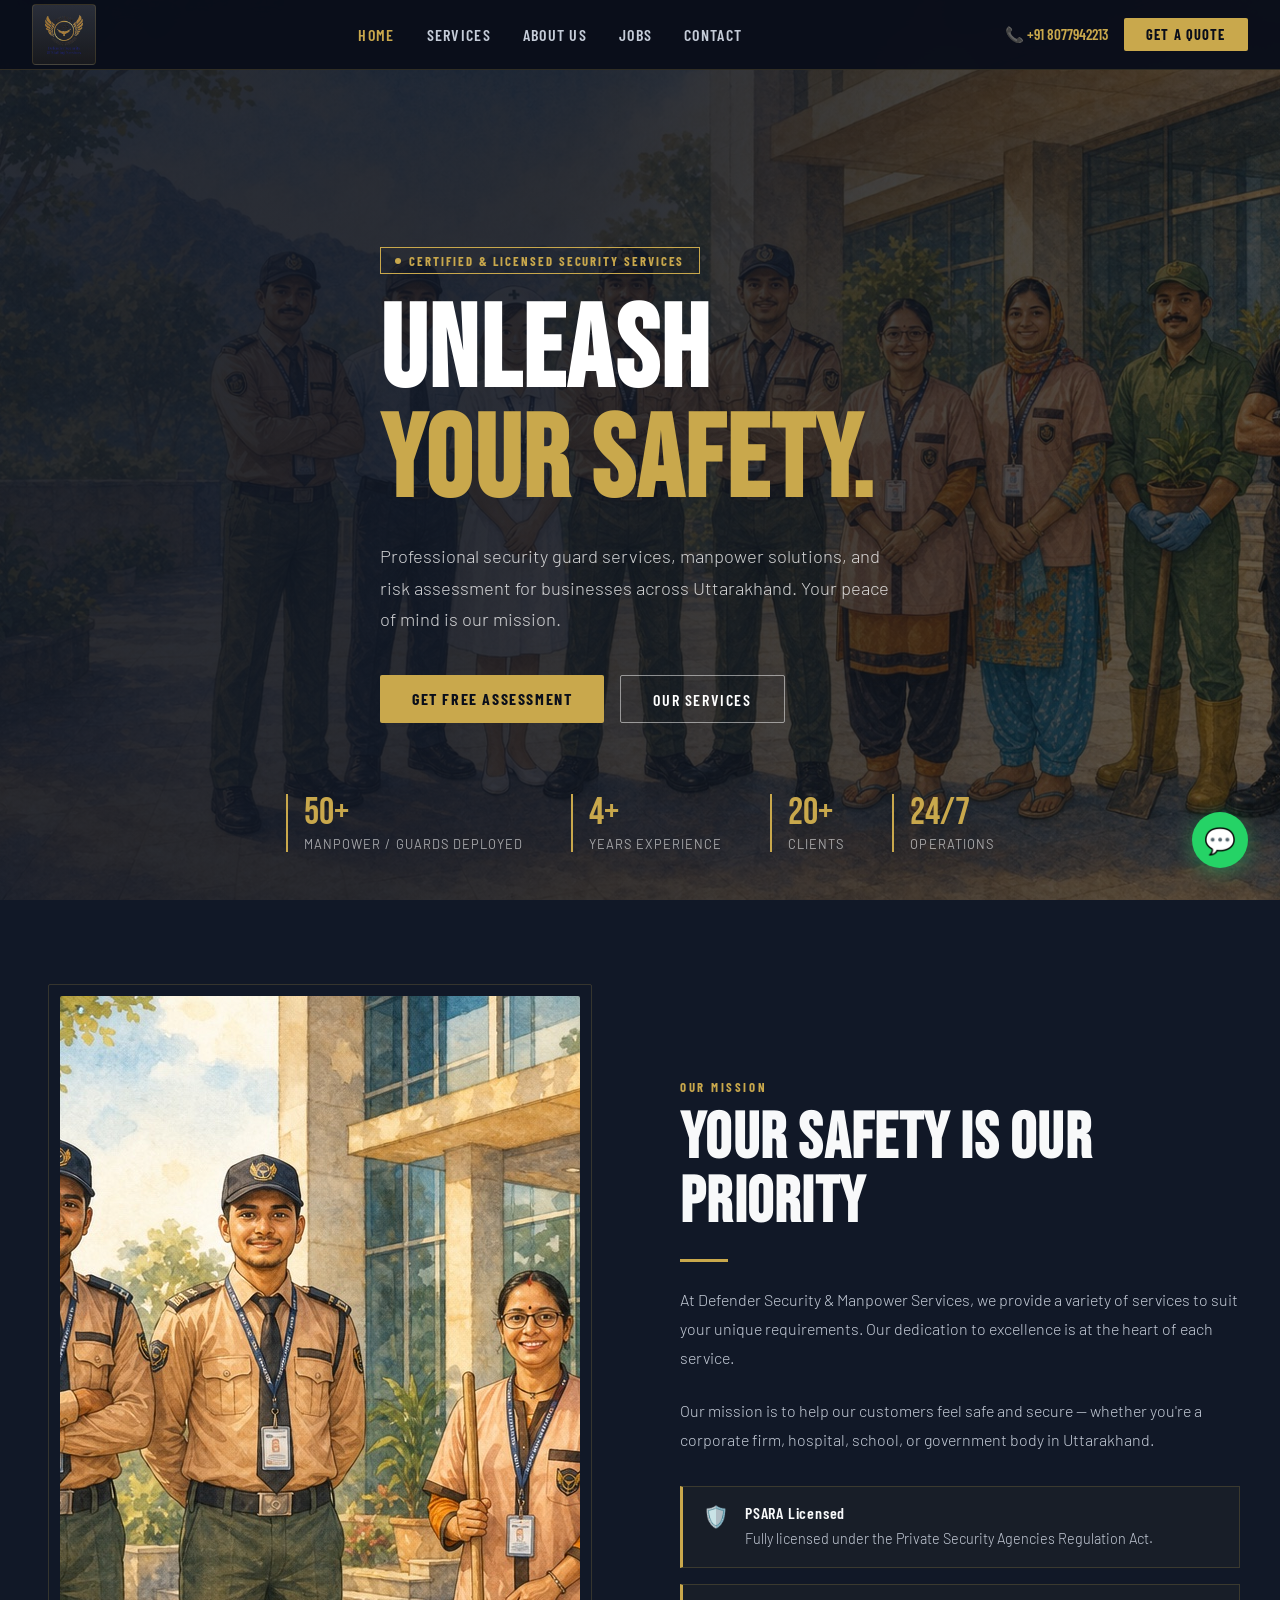
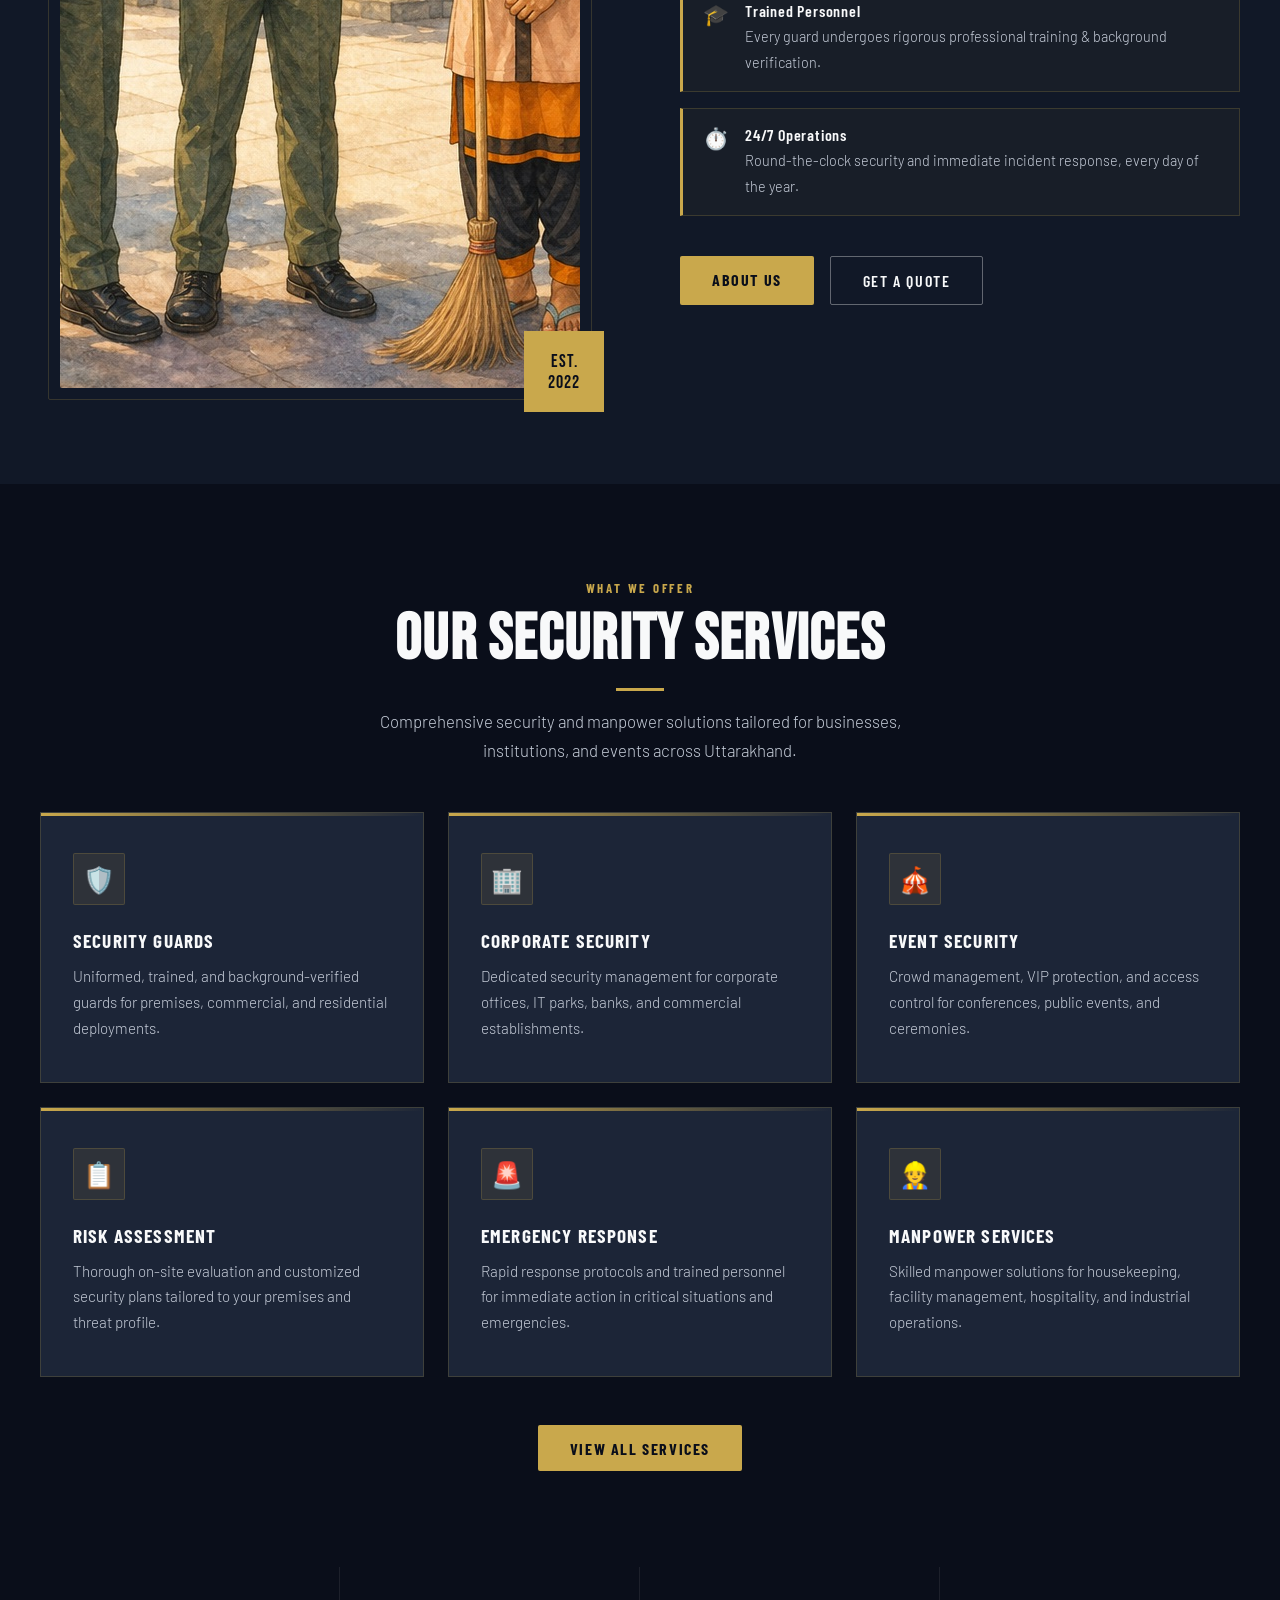
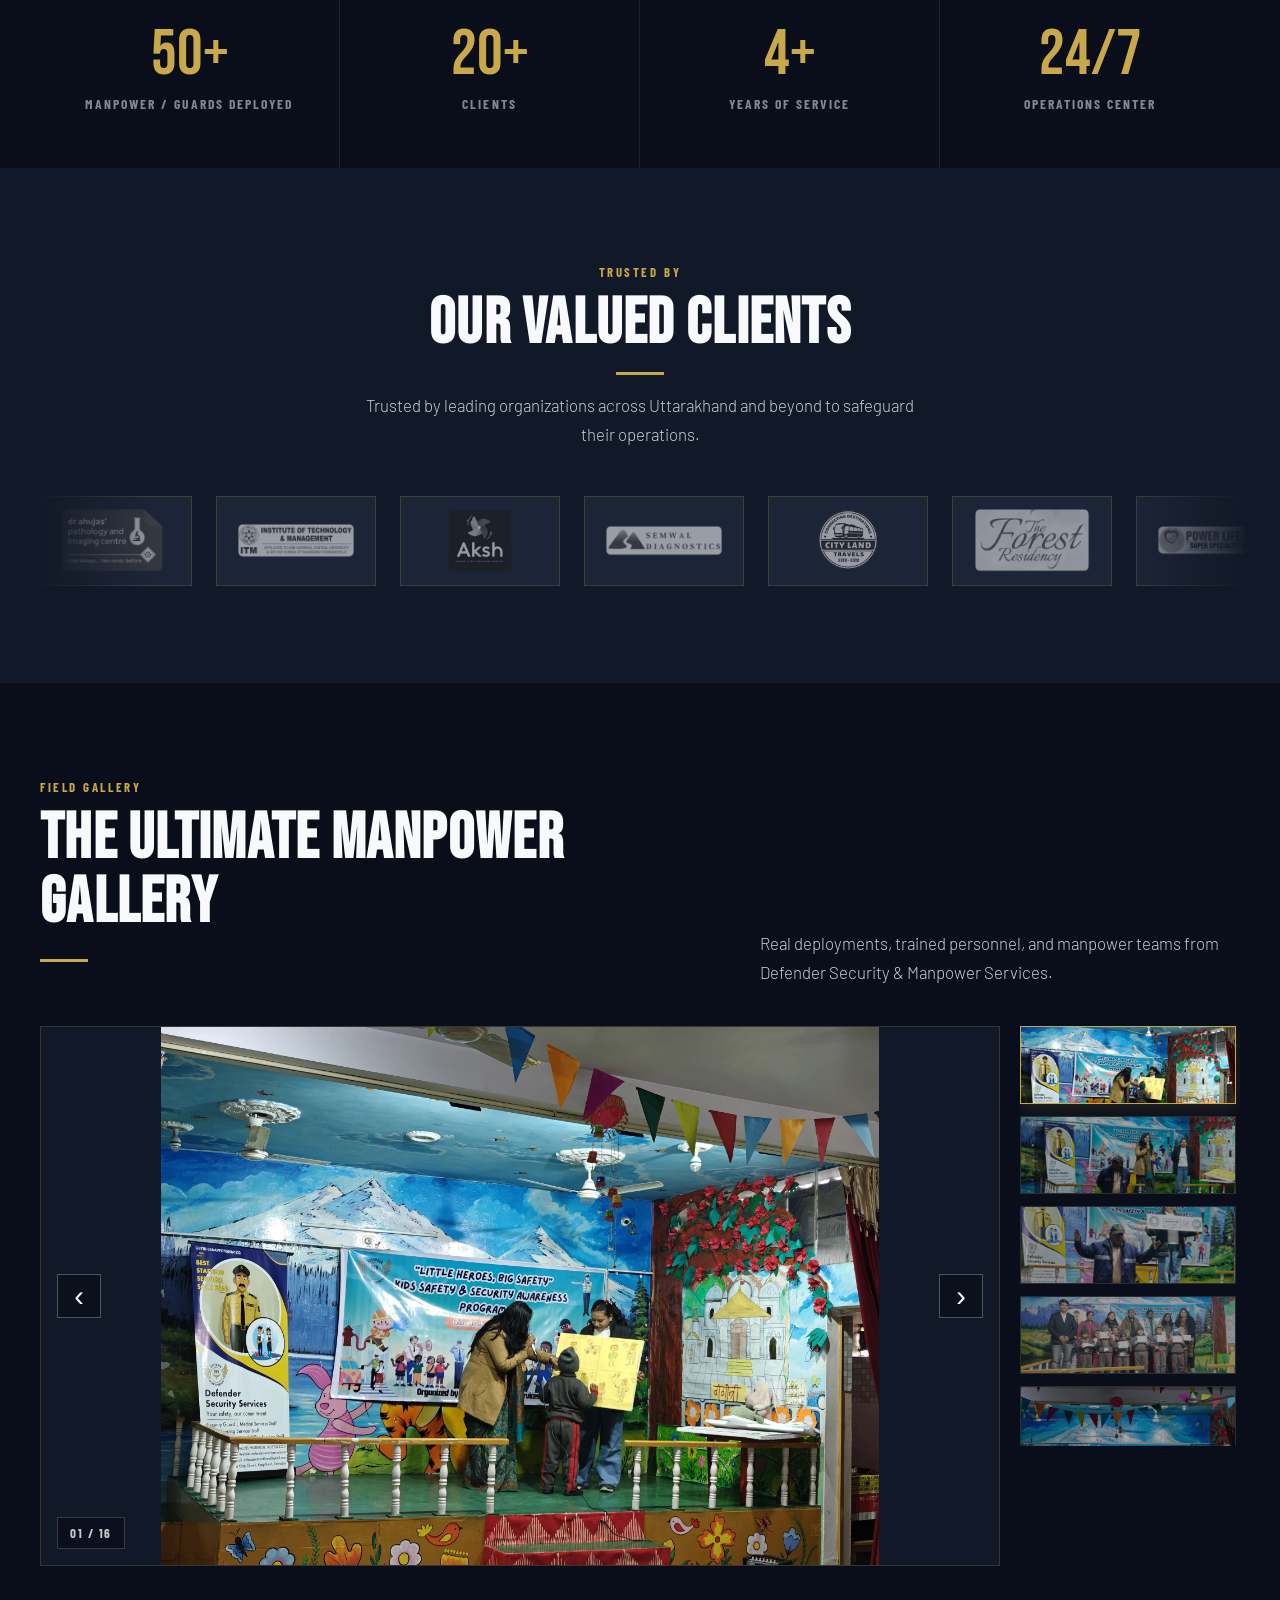
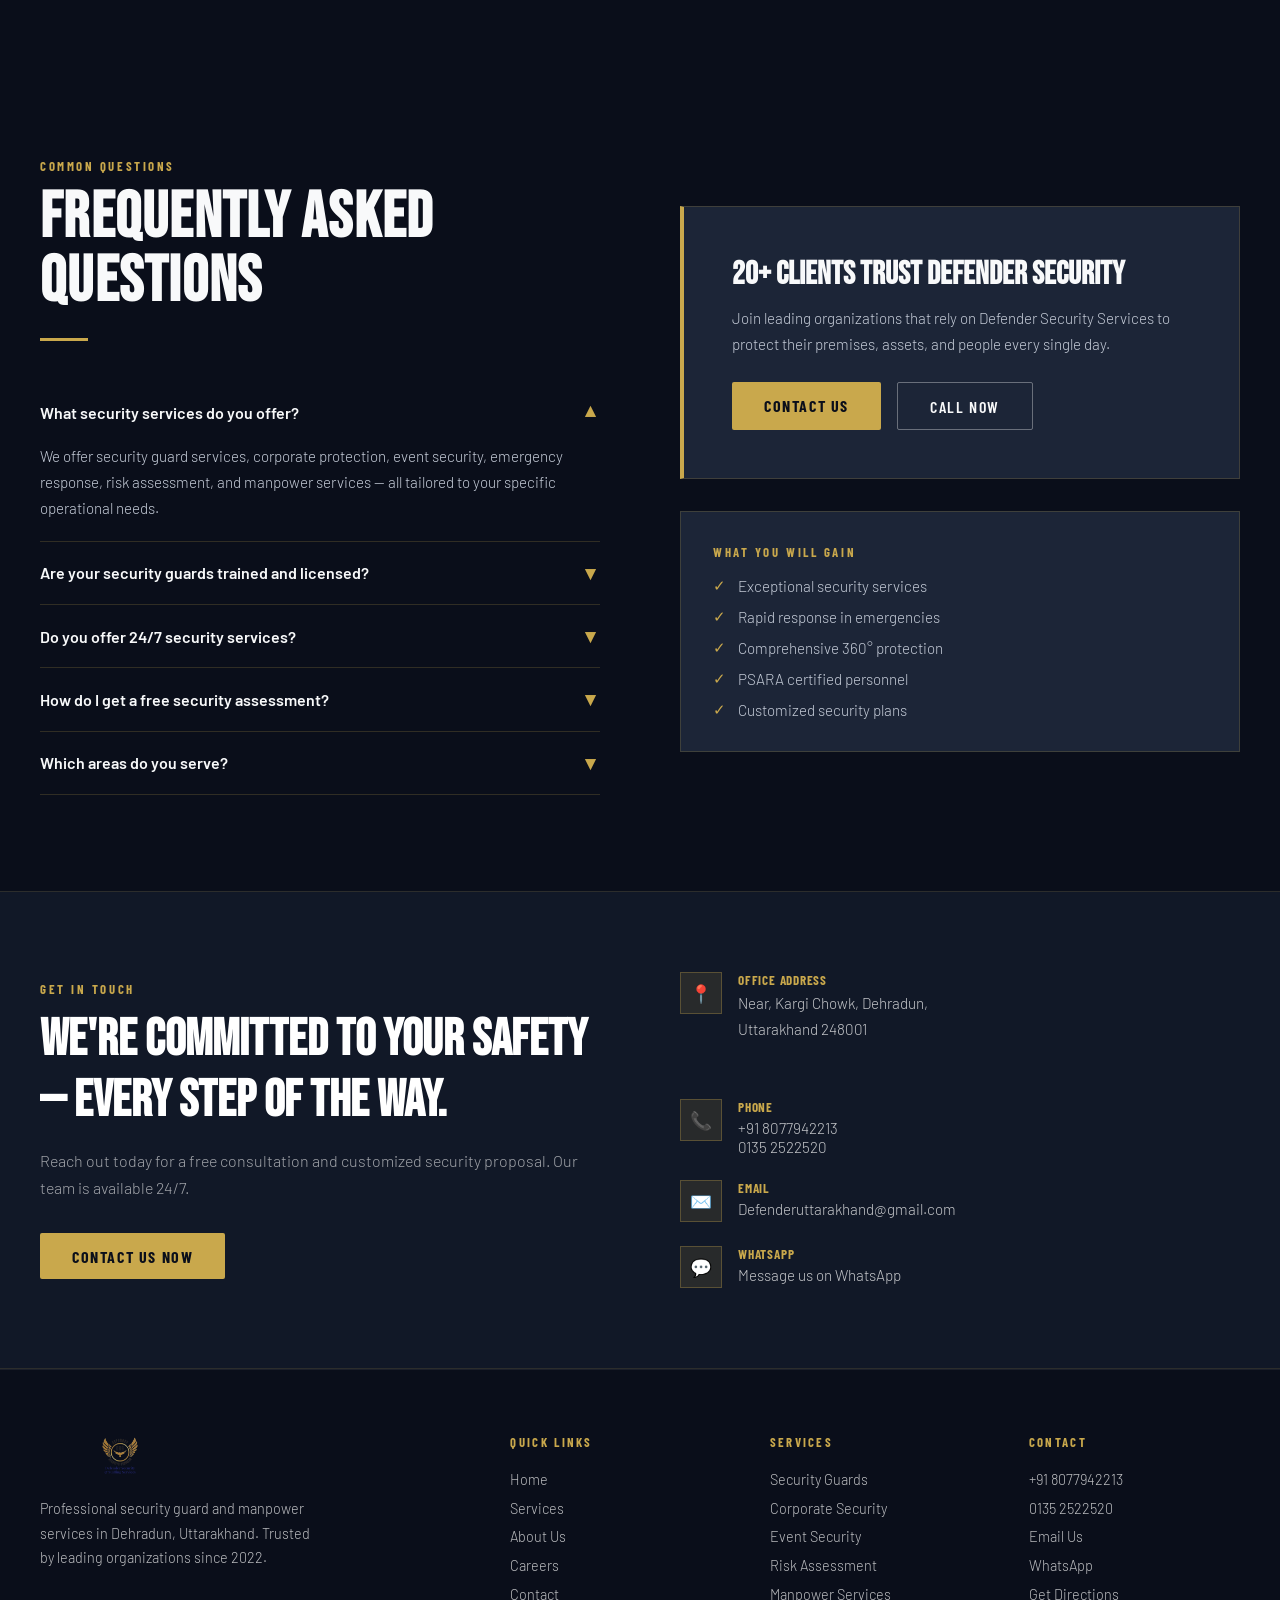
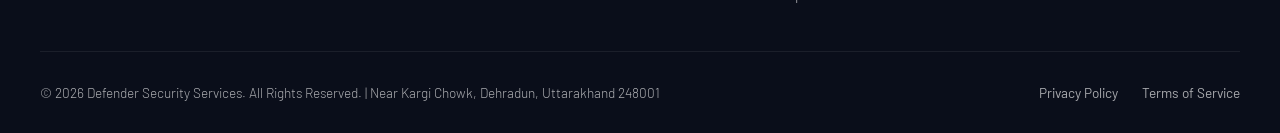
==== index.html @ 5f564814 "Improve mobile layout and staff illustrations" ====
<!DOCTYPE html>
<html lang="en">
<head>
  <meta charset="UTF-8" />
  <meta name="viewport" content="width=device-width, initial-scale=1.0"/>
  <title>Defender Security Services | Dehradun, Uttarakhand</title>
  <meta name="description" content="Defender Security Services – Professional security guard services, manpower solutions, and risk assessment in Dehradun, Uttarakhand. PSARA licensed. 24/7 operations."/>
  <link rel="canonical" href="https://amitvgi12.github.io/defender/"/>

  <!-- Open Graph -->
  <meta property="og:type" content="website"/>
  <meta property="og:url" content="https://amitvgi12.github.io/defender/"/>
  <meta property="og:title" content="Defender Security Services | Dehradun, Uttarakhand"/>
  <meta property="og:description" content="Professional security guard services, manpower solutions, and risk assessment for businesses across Uttarakhand. PSARA licensed. 24/7 operations."/>
  <meta property="og:image" content="https://amitvgi12.github.io/defender/assets/logo-512.png"/>
  <!-- Twitter -->
  <meta name="twitter:card" content="summary_large_image"/>
  <meta name="twitter:title" content="Defender Security Services | Dehradun"/>
  <meta name="twitter:description" content="Professional security services in Uttarakhand. PSARA licensed. 24/7 operations."/>
  <meta name="twitter:image" content="https://amitvgi12.github.io/defender/assets/logo-512.png"/>

  <link rel="preconnect" href="https://fonts.googleapis.com">
  <link rel="preconnect" href="https://fonts.gstatic.com" crossorigin>
  <link rel="icon" type="image/png" href="assets/favicon.png">
  <link rel="apple-touch-icon" href="assets/apple-touch-icon.png">
  <link rel="manifest" href="site.webmanifest">
  <meta name="theme-color" content="#0a0e1a">
  <link rel="preload" as="image" href="assets/hero-staff-illustration.jpg" fetchpriority="high">
  <link href="https://fonts.googleapis.com/css2?family=Bebas+Neue&amp;family=Barlow:wght@300;400;500;600;700&amp;family=Barlow+Condensed:wght@400;600;700&amp;display=swap" rel="stylesheet">

  <!-- LocalBusiness + FAQ structured data -->
  <script type="application/ld+json">
  {
    "@context": "https://schema.org",
    "@graph": [
      {
        "@type": "LocalBusiness",
        "name": "Defender Security Services",
        "url": "https://amitvgi12.github.io/defender",
        "logo": "https://amitvgi12.github.io/defender/assets/logo-512.png",
        "image": "https://amitvgi12.github.io/defender/assets/hero-staff-illustration.jpg",
        "description": "Professional security guard services, manpower solutions, and risk assessment in Dehradun, Uttarakhand. PSARA licensed.",
        "telephone": "+918077942213",
        "email": "Defenderuttarakhand@gmail.com",
        "address": {
          "@type": "PostalAddress",
          "streetAddress": "Near Kargi Chowk",
          "addressLocality": "Dehradun",
          "addressRegion": "Uttarakhand",
          "postalCode": "248001",
          "addressCountry": "IN"
        },
        "geo": {
          "@type": "GeoCoordinates",
          "latitude": 30.289,
          "longitude": 78.022
        },
        "openingHoursSpecification": {
          "@type": "OpeningHoursSpecification",
          "dayOfWeek": ["Monday","Tuesday","Wednesday","Thursday","Friday","Saturday","Sunday"],
          "opens": "00:00",
          "closes": "23:59"
        },
        "foundingDate": "2022",
        "areaServed": ["Dehradun","Haridwar","Rishikesh","Mussoorie","Uttarakhand"]
      },
      {
        "@type": "FAQPage",
        "mainEntity": [
          {
            "@type": "Question",
            "name": "What security services do you offer?",
            "acceptedAnswer": {"@type": "Answer","text": "We offer security guard services, corporate protection, event security, emergency response, risk assessment, and manpower services — all tailored to your specific operational needs."}
          },
          {
            "@type": "Question",
            "name": "Are your security guards trained and licensed?",
            "acceptedAnswer": {"@type": "Answer","text": "Yes. All our security personnel undergo rigorous background verification, professional training, and are licensed under PSARA (Private Security Agencies Regulation Act) guidelines."}
          },
          {
            "@type": "Question",
            "name": "Do you offer 24/7 security services?",
            "acceptedAnswer": {"@type": "Answer","text": "Absolutely. Our operations center is active 24 hours a day, 7 days a week, ensuring uninterrupted protection and immediate incident response at all times."}
          },
          {
            "@type": "Question",
            "name": "Which areas do you serve?",
            "acceptedAnswer": {"@type": "Answer","text": "We primarily serve Dehradun, Haridwar, Rishikesh, Mussoorie, and surrounding areas of Uttarakhand."}
          }
        ]
      }
    ]
  }
  </script>
  <style>
    :root {
      --navy:       #0a0e1a;
      --navy-mid:   #111827;
      --navy-light: #1c2537;
      --gold:       #c9a84c;
      --gold-light: #e8c96b;
      --gold-pale:  #f5e6b0;
      --white:      #f8f9fa;
      --gray:       #c5ccd8;
      --text-muted: #c5ccd8;
      --border:     rgba(201,168,76,0.2);
    }
    *, *::before, *::after { box-sizing: border-box; margin: 0; padding: 0; }

    body { font-family: 'Barlow', sans-serif; background: var(--navy); color: var(--white); overflow-x: hidden; }
    .nav-hamburger { appearance: none; background: transparent; border: 0; padding: 0.5rem; }
    .nav-hamburger:focus-visible { outline: 2px solid var(--gold-light); outline-offset: 4px; }

    /* NAV */
    /* Skip link */
    .skip-link { position: absolute; left: -9999px; top: auto; width: 1px; height: 1px; overflow: hidden; }
    .skip-link:focus { position: fixed; top: 0; left: 0; width: auto; height: auto; padding: 0.75rem 1.5rem; background: var(--gold); color: var(--navy); font-weight: 700; font-family: 'Barlow Condensed', sans-serif; font-size: 1rem; letter-spacing: 0.08em; text-transform: uppercase; text-decoration: none; z-index: 9999; }

    nav {
      position: fixed; top: 0; width: 100%; z-index: 100;
      background: rgba(10,14,26,0.97); -webkit-backdrop-filter: blur(12px); backdrop-filter: blur(12px);
      border-bottom: 1px solid var(--border);
      padding: 0 2rem; display: flex; align-items: center;
      justify-content: space-between; height: 70px;
    }
    .nav-logo { display: flex; align-items: center; justify-content: center; padding: 0.32rem 0.44rem; background: linear-gradient(180deg, rgba(248,249,250,0.14), rgba(201,168,76,0.08)); border: 1px solid rgba(201,168,76,0.18); border-radius: 4px; text-decoration: none; }
    .nav-logo img { height: 48px; object-fit: contain; display: block; }
    .nav-links { display: flex; align-items: center; gap: 2rem; list-style: none; }
    .nav-links a { color: var(--gray); text-decoration: none; font-family: 'Barlow Condensed', sans-serif; font-size: 1rem; font-weight: 600; letter-spacing: 0.08em; text-transform: uppercase; transition: color 0.2s; }
    .nav-links a:hover, .nav-links a.active { color: var(--gold); }
    .nav-actions { display: flex; align-items: center; gap: 1rem; }
    .nav-phone { color: var(--gold); font-weight: 600; text-decoration: none; font-family: 'Barlow Condensed', sans-serif; font-size: 0.95rem; }
    .nav-phone:hover { color: var(--gold); }
    .btn-contact { background: var(--gold); color: var(--navy); padding: 0.5rem 1.4rem; border-radius: 2px; font-family: 'Barlow Condensed', sans-serif; font-weight: 700; letter-spacing: 0.08em; text-transform: uppercase; text-decoration: none; font-size: 0.9rem; transition: background 0.2s; }
    .btn-contact:hover { background: var(--gold-light); }
    .nav-hamburger { display: none; cursor: pointer; flex-direction: column; gap: 5px; }
    .nav-hamburger span { width: 26px; height: 2px; background: var(--gold); transition: all 0.3s; }
    .mobile-menu { display: none; position: fixed; top: 70px; left: 0; right: 0; background: var(--navy-mid); border-bottom: 1px solid var(--border); padding: 1.5rem 2rem; z-index: 99; }
    .mobile-menu.open { display: flex; flex-direction: column; gap: 1rem; }
    .mobile-menu a { color: var(--gray); text-decoration: none; font-family: 'Barlow Condensed', sans-serif; font-size: 1.1rem; font-weight: 600; text-transform: uppercase; letter-spacing: 0.08em; }
    .mobile-menu a:hover { color: var(--gold); }

    /* HERO */
    .hero { position: relative; height: 100vh; min-height: 640px; display: flex; align-items: center; overflow: hidden; }
    .hero-bg { position: absolute; inset: 0; background-image: url('assets/hero-staff-illustration.jpg'); background-size: cover; background-position: center; background-repeat: no-repeat; filter: brightness(0.52); }
    .hero-overlay { position: absolute; inset: 0; background: linear-gradient(105deg, rgba(17,24,39,0.78) 40%, rgba(17,24,39,0.22) 100%); }
    .hero-content { position: relative; z-index: 2; max-width: 1200px; margin: 0 auto; padding: 0 2rem; padding-top: 70px; }
    .hero-badge { display: inline-flex; align-items: center; gap: 0.5rem; border: 1px solid var(--gold); color: var(--gold); font-family: 'Barlow Condensed', sans-serif; font-size: 0.8rem; font-weight: 700; letter-spacing: 0.15em; text-transform: uppercase; padding: 0.3rem 0.9rem; margin-bottom: 1.5rem; }
    .hero-badge::before { content: ''; width: 6px; height: 6px; background: var(--gold); border-radius: 50%; animation: pulse 2s infinite; }
    @keyframes pulse { 0%,100%{opacity:1} 50%{opacity:0.3} }
    .hero h1 { font-family: 'Bebas Neue', sans-serif; font-size: clamp(3.5rem, 9vw, 7.5rem); line-height: 0.95; letter-spacing: 0.02em; color: #fff; margin-bottom: 1.5rem; }
    .hero h1 .gold { color: var(--gold); display: block; }
    .hero p { font-size: 1.15rem; color: rgba(255,255,255,0.8); max-width: 520px; line-height: 1.7; margin-bottom: 2.5rem; font-weight: 300; }
    .hero-btns { display: flex; gap: 1rem; flex-wrap: wrap; }
    .btn-primary { background: var(--gold); color: var(--navy); padding: 0.85rem 2rem; font-family: 'Barlow Condensed', sans-serif; font-weight: 700; font-size: 1rem; letter-spacing: 0.1em; text-transform: uppercase; text-decoration: none; border-radius: 2px; transition: all 0.2s; display: inline-block; }
    .btn-primary:hover { background: var(--gold-light); transform: translateY(-2px); }
    .btn-secondary { border: 1px solid rgba(255,255,255,0.5); color: #fff; padding: 0.85rem 2rem; font-family: 'Barlow Condensed', sans-serif; font-weight: 600; font-size: 1rem; letter-spacing: 0.1em; text-transform: uppercase; text-decoration: none; border-radius: 2px; transition: all 0.2s; display: inline-block; }
    .btn-secondary:hover { border-color: var(--gold); color: var(--gold); }
    .hero-stats { position: absolute; bottom: 3rem; left: 0; right: 0; max-width: 1200px; margin: 0 auto; padding: 0 2rem; display: flex; gap: 3rem; z-index: 2; justify-content: center; }
    .hero-stat { border-left: 2px solid var(--gold); padding-left: 1rem; }
    .hero-stat .num { font-family: 'Bebas Neue', sans-serif; font-size: 2.4rem; color: var(--gold); line-height: 1; }
    .hero-stat .label { font-size: 0.8rem; color: rgba(255,255,255,0.6); letter-spacing: 0.08em; text-transform: uppercase; margin-top: 0.2rem; }

    /* SECTIONS */
    section { padding: 6rem 2rem; }
    .container { max-width: 1200px; margin: 0 auto; }
    .section-label { font-family: 'Barlow Condensed', sans-serif; font-size: 0.8rem; font-weight: 700; letter-spacing: 0.2em; text-transform: uppercase; color: var(--gold); margin-bottom: 0.75rem; }
    .section-title { font-family: 'Bebas Neue', sans-serif; font-size: clamp(2.5rem, 5vw, 4rem); line-height: 1; letter-spacing: 0.02em; margin-bottom: 1rem; }
    .section-sub { color: var(--gray); font-size: 1.05rem; max-width: 560px; line-height: 1.7; font-weight: 300; }
    .divider { width: 48px; height: 3px; background: var(--gold); margin: 1.5rem 0; }

    /* MISSION */
    .mission { background: var(--navy-mid); }
    .mission-grid { display: grid; grid-template-columns: 1fr 1fr; gap: 5rem; align-items: center; }
    .mission-img { position: relative; z-index: 1; width: min(100%, 520px); justify-self: center; }
    .mission-img img { width: 100%; aspect-ratio: 16/10; object-fit: cover; object-position: center; border-radius: 2px; position: relative; z-index: 1; display: block; }
    .mission-img-frame { position: absolute; inset: -12px; border: 1px solid var(--border); border-radius: 2px; pointer-events: none; z-index: 0; }
    .mission-badge { position: absolute; bottom: -1.5rem; right: -1.5rem; background: var(--gold); color: var(--navy); font-family: 'Bebas Neue', sans-serif; font-size: 1.1rem; padding: 1.2rem 1.5rem; letter-spacing: 0.05em; z-index: 2; text-align: center; line-height: 1.2; }
    .mission-text p { color: var(--gray); line-height: 1.8; margin-bottom: 1.5rem; font-weight: 300; }
    .mission-features { display: flex; flex-direction: column; gap: 1rem; margin-top: 2rem; }
    .mission-feature { display: flex; align-items: flex-start; gap: 1rem; padding: 1rem 1.25rem; border: 1px solid var(--border); border-left: 3px solid var(--gold); background: rgba(201,168,76,0.04); }
    .mission-feature .icon { font-size: 1.3rem; }
    .mission-feature h4 { font-family: 'Barlow Condensed', sans-serif; font-weight: 600; letter-spacing: 0.05em; margin-bottom: 0.2rem; }
    .mission-feature p { color: var(--gray); font-size: 0.9rem; margin: 0; }

    /* SERVICES */
    .services { background: var(--navy); }
    .services-grid { display: grid; grid-template-columns: repeat(3, 1fr); gap: 1.5rem; margin-top: 3rem; }
    .service-card { background: var(--navy-light); border: 1px solid var(--border); padding: 2.5rem 2rem; position: relative; overflow: hidden; transition: transform 0.3s, border-color 0.3s, box-shadow 0.3s; }
    .service-card::before { content: ''; position: absolute; top: 0; left: 0; right: 0; height: 3px; background: linear-gradient(90deg, var(--gold), transparent); }
    .service-card:hover { transform: translateY(-6px); border-color: var(--gold); box-shadow: 0 12px 32px rgba(201,168,76,0.12); }
    .service-icon { width: 52px; height: 52px; background: rgba(201,168,76,0.1); border: 1px solid var(--border); border-radius: 2px; display: flex; align-items: center; justify-content: center; font-size: 1.6rem; margin-bottom: 1.5rem; }
    .service-card h3 { font-family: 'Barlow Condensed', sans-serif; font-weight: 700; font-size: 1.2rem; letter-spacing: 0.06em; text-transform: uppercase; margin-bottom: 0.75rem; color: var(--white); }
    .service-card p { color: var(--gray); font-size: 0.95rem; line-height: 1.7; font-weight: 300; }
    .service-num { position: absolute; bottom: 1.5rem; right: 1.5rem; font-family: 'Bebas Neue', sans-serif; font-size: 3rem; color: rgba(201,168,76,0.12); letter-spacing: 0.02em; }

    /* STATS */
    .stats { background: var(--navy); }
    .stats-grid { display: grid; grid-template-columns: repeat(4,1fr); }
    .stat-block { padding: 3.5rem 2rem; text-align: center; border-right: 1px solid rgba(255,255,255,0.08); }
    .stat-block:last-child { border-right: none; }
    .stat-num { font-family: 'Bebas Neue', sans-serif; font-size: 4rem; color: var(--gold); line-height: 1; }
    .stat-label { font-family: 'Barlow Condensed', sans-serif; font-weight: 700; font-size: 0.85rem; letter-spacing: 0.15em; text-transform: uppercase; color: rgba(255,255,255,0.5); margin-top: 0.5rem; }

    /* CLIENTS */
    .clients { background: var(--navy-mid); }
    .clients-marquee-wrap { overflow: hidden; margin-top: 3rem; position: relative; }
    .clients-marquee-wrap::before, .clients-marquee-wrap::after { content: ''; position: absolute; top: 0; bottom: 0; width: 120px; z-index: 2; }
    .clients-marquee-wrap::before { left: 0; background: linear-gradient(90deg, var(--navy-mid), transparent); }
    .clients-marquee-wrap::after  { right: 0; background: linear-gradient(270deg, var(--navy-mid), transparent); }
    .clients-marquee { display: flex; gap: 1.5rem; animation: marquee 30s linear infinite; width: max-content; }
    .clients-marquee:hover { animation-play-state: paused; }
    @keyframes marquee { 0%{transform:translateX(0)} 100%{transform:translateX(-50%)} }
    .client-item { flex-shrink: 0; width: 160px; height: 90px; border: 1px solid var(--border); background: var(--navy-light); display: flex; align-items: center; justify-content: center; padding: 0.75rem 1.25rem; transition: border-color 0.25s, box-shadow 0.25s; }
    .client-item:hover { border-color: var(--gold); box-shadow: 0 4px 16px rgba(201,168,76,0.12); }
    .client-item img { max-width: 100%; max-height: 100%; width: auto; height: auto; object-fit: contain; filter: grayscale(100%) opacity(0.55); transition: filter 0.3s; display: block; }
    .client-item:hover img { filter: grayscale(0%) opacity(1); }

    /* GALLERY */
    .gallery { background: var(--navy); border-top: 1px solid rgba(201,168,76,0.08); }
    .gallery-head { display: flex; align-items: flex-end; justify-content: space-between; gap: 2rem; margin-bottom: 2.5rem; }
    .gallery-head .section-sub { max-width: 480px; }
    .gallery-shell { display: grid; grid-template-columns: minmax(0, 1fr) 220px; gap: 1.25rem; align-items: stretch; }
    .gallery-stage { position: relative; min-height: 420px; aspect-ratio: 16 / 9; background: var(--navy-mid); border: 1px solid var(--border); overflow: hidden; }
    .gallery-stage::before { content: ''; position: absolute; inset: 0; background: radial-gradient(circle at 50% 50%, rgba(201,168,76,0.12), transparent 48%); pointer-events: none; }
    .gallery-main-img { width: 100%; height: 100%; object-fit: contain; object-position: center; display: block; position: relative; z-index: 1; }
    .gallery-control { position: absolute; top: 50%; transform: translateY(-50%); width: 44px; height: 44px; border: 1px solid rgba(255,255,255,0.28); background: rgba(10,14,26,0.74); color: #fff; font-size: 1.8rem; line-height: 1; z-index: 3; cursor: pointer; transition: border-color 0.2s, color 0.2s, background 0.2s; }
    .gallery-control:hover { border-color: var(--gold); color: var(--gold); background: rgba(10,14,26,0.92); }
    .gallery-prev { left: 1rem; }
    .gallery-next { right: 1rem; }
    .gallery-meta { position: absolute; left: 1rem; bottom: 1rem; z-index: 3; padding: 0.45rem 0.75rem; border: 1px solid rgba(255,255,255,0.18); background: rgba(10,14,26,0.78); color: rgba(255,255,255,0.78); font-family: 'Barlow Condensed', sans-serif; font-size: 0.82rem; font-weight: 700; letter-spacing: 0.12em; }
    .gallery-thumbs { display: grid; grid-template-columns: 1fr; gap: 0.75rem; max-height: 420px; overflow-y: auto; padding-right: 0.25rem; }
    .gallery-thumb { width: 100%; height: 78px; border: 1px solid var(--border); background: var(--navy-light); padding: 0; cursor: pointer; opacity: 0.62; overflow: hidden; transition: opacity 0.2s, border-color 0.2s, box-shadow 0.2s; }
    .gallery-thumb:hover, .gallery-thumb.active { opacity: 1; border-color: var(--gold); box-shadow: 0 4px 16px rgba(201,168,76,0.14); }
    .gallery-thumb img { width: 100%; height: 100%; object-fit: cover; display: block; }
    .gallery-thumb:focus-visible, .gallery-control:focus-visible { outline: 2px solid var(--gold-light); outline-offset: 3px; }

    @media (max-width: 900px) {
      .gallery-head { display: block; }
      .gallery-head .section-sub { margin-top: 1rem; }
      .gallery-shell { grid-template-columns: 1fr; }
      .gallery-stage { min-height: 360px; }
      .gallery-thumbs { display: flex; max-height: none; overflow-x: auto; overflow-y: hidden; padding: 0 0 0.35rem; }
      .gallery-thumb { flex: 0 0 96px; height: 70px; }
    }

    @media (max-width: 600px) {
      .gallery-stage { min-height: 260px; aspect-ratio: 4 / 3; }
      .gallery-control { width: 38px; height: 38px; font-size: 1.5rem; }
      .gallery-prev { left: 0.75rem; }
      .gallery-next { right: 0.75rem; }
      .gallery-meta { left: 0.75rem; bottom: 0.75rem; font-size: 0.75rem; }
    }

    /* FAQ */
    .faq { background: var(--navy); }
    .faq-grid { display: grid; grid-template-columns: 1fr 1fr; gap: 5rem; align-items: start; }
    .faq-list { display: flex; flex-direction: column; gap: 0; margin-top: 2.5rem; }
    .faq-item { border-bottom: 1px solid var(--border); }
    .faq-q { width: 100%; background: none; border: none; color: var(--white); font-family: 'Barlow', sans-serif; font-size: 1rem; font-weight: 600; text-align: left; padding: 1.2rem 0; cursor: pointer; display: flex; justify-content: space-between; align-items: center; gap: 1rem; }
    .faq-q:hover { color: var(--gold); }
    .faq-q .arrow { font-size: 1.2rem; color: var(--gold); transition: transform 0.3s; flex-shrink: 0; }
    .faq-item.open .faq-q .arrow { transform: rotate(180deg); }
    .faq-a { display: none; color: var(--gray); font-size: 0.95rem; line-height: 1.7; padding-bottom: 1.2rem; font-weight: 300; }
    .faq-item.open .faq-a { display: block; }
    .faq-cta { margin-top: 3rem; padding: 3rem; background: var(--navy-light); border: 1px solid var(--border); border-left: 4px solid var(--gold); }
    .faq-cta h3 { font-family: 'Bebas Neue', sans-serif; font-size: 2rem; margin-bottom: 0.75rem; }
    .faq-cta p { color: var(--gray); font-size: 0.95rem; line-height: 1.7; margin-bottom: 1.5rem; font-weight: 300; }
    .btn-outline-dark { border: 1px solid rgba(248,249,250,0.35); color: var(--white); padding: 0.85rem 2rem; font-family: 'Barlow Condensed', sans-serif; font-weight: 600; font-size: 1rem; letter-spacing: 0.1em; text-transform: uppercase; text-decoration: none; border-radius: 2px; transition: all 0.2s; display: inline-block; }
    .btn-outline-dark:hover { border-color: var(--gold); color: var(--gold); }

    /* CONTACT BAND */
    .contact-band { background: var(--navy-mid); border-top: 1px solid rgba(201,168,76,0.15); border-bottom: 1px solid rgba(201,168,76,0.15); padding: 5rem 2rem; }
    .contact-band-inner { display: grid; grid-template-columns: 1fr 1fr; gap: 5rem; align-items: center; }
    .contact-band h2 { font-family: 'Bebas Neue', sans-serif; font-size: clamp(2.5rem,4vw,3.5rem); margin-bottom: 1rem; color: #fff; }
    .contact-band p { color: rgba(255,255,255,0.6); line-height: 1.7; margin-bottom: 2rem; font-weight: 300; }
    .contact-info-blocks { display: flex; flex-direction: column; gap: 1.5rem; }
    .contact-block { display: flex; gap: 1rem; align-items: flex-start; }
    .contact-block-icon { width: 42px; height: 42px; flex-shrink: 0; background: rgba(201,168,76,0.12); border: 1px solid rgba(201,168,76,0.3); display: flex; align-items: center; justify-content: center; font-size: 1.1rem; }
    .contact-block-text h4 { font-family: 'Barlow Condensed', sans-serif; font-weight: 700; letter-spacing: 0.06em; text-transform: uppercase; font-size: 0.82rem; color: var(--gold); margin-bottom: 0.2rem; }
    .contact-block-text a, .contact-block-text p { color: rgba(255,255,255,0.75); text-decoration: none; font-size: 0.95rem; font-weight: 300; }
    .contact-block-text a:hover { color: var(--gold); }

    /* FOOTER */
    footer { background: var(--navy); border-top: 1px solid rgba(255,255,255,0.07); padding: 4rem 2rem 2rem; }
    .footer-grid { display: grid; grid-template-columns: 2fr 1fr 1fr 1fr; gap: 3rem; margin-bottom: 3rem; }
    .footer-brand img { height: 44px; object-fit: contain; margin-bottom: 1rem; }
    .footer-brand p { color: rgba(255,255,255,0.72); font-size: 0.9rem; line-height: 1.7; max-width: 280px; font-weight: 300; }
    .footer-col h4 { font-family: 'Barlow Condensed', sans-serif; font-weight: 700; font-size: 0.8rem; letter-spacing: 0.18em; text-transform: uppercase; color: var(--gold); margin-bottom: 1.2rem; }
    .footer-col ul { list-style: none; display: flex; flex-direction: column; gap: 0.6rem; }
    .footer-col ul li a { color: rgba(255,255,255,0.72); text-decoration: none; font-size: 0.9rem; transition: color 0.2s; font-weight: 300; }
    .footer-col ul li a:hover { color: var(--gold); }
    .footer-bottom { border-top: 1px solid rgba(255,255,255,0.07); padding-top: 2rem; display: flex; justify-content: space-between; align-items: center; flex-wrap: wrap; gap: 1rem; }
    .footer-bottom p { color: rgba(255,255,255,0.65); font-size: 0.85rem; font-weight: 300; }
    .footer-legal { display: flex; gap: 1.5rem; }
    .footer-legal a { color: rgba(255,255,255,0.65); text-decoration: none; font-size: 0.85rem; transition: color 0.2s; }
    .footer-legal a:hover { color: var(--gold); }

    /* WA FLOAT */
    .wa-float { position: fixed; bottom: 2rem; right: 2rem; z-index: 999; background: #25D366; color: #fff; width: 56px; height: 56px; border-radius: 50%; display: flex; align-items: center; justify-content: center; font-size: 1.6rem; box-shadow: 0 4px 20px rgba(37,211,102,0.4); text-decoration: none; transition: transform 0.2s; }
    .wa-float:hover { transform: scale(1.1); }

    /* ANIMATIONS */
    .fade-up { opacity: 0; transform: translateY(28px); transition: opacity 0.7s ease, transform 0.7s ease; }
    .fade-up.visible { opacity: 1; transform: translateY(0); }

    /* RESPONSIVE */
    /* ── TABLET ── */
    @media (max-width: 900px) {
      nav { padding: 0 1.25rem; }
      .nav-links, .nav-actions { display: none; }
      .nav-hamburger { display: flex; }
      .mission-grid, .faq-grid, .contact-band-inner { grid-template-columns: 1fr; gap: 2.5rem; }
      .mission-img { width: min(100%, 640px); }
      .services-grid { grid-template-columns: 1fr 1fr; }
      .stats-grid { grid-template-columns: 1fr 1fr; }
      .footer-grid { grid-template-columns: 1fr 1fr; }
      section { padding: 4rem 1.5rem; }
      .contact-band { padding: 4rem 1.5rem; }
    }

    /* ── MOBILE ── */
    @media (max-width: 600px) {
      /* Nav */
      nav { padding: 0 1rem; height: 70px; }
      nav.scrolled { height: 60px; }
      .nav-logo img { height: 52px; }
      nav.scrolled .nav-logo img { height: 42px; }
      .mobile-menu { top: 70px; }

      /* Hero — fix the absolute-stats overlap */
      .hero { height: auto; min-height: 100svh; padding-bottom: 2.5rem; display: flex; flex-direction: column; justify-content: flex-end; }
      .hero-content { padding: 100px 1.25rem 0; }
      .hero-badge { font-size: 0.7rem; letter-spacing: 0.1em; padding: 0.3rem 0.75rem; }
      .hero h1 { font-size: clamp(2.8rem, 13vw, 4.5rem); margin-bottom: 1rem; }
      .hero p { font-size: 1rem; margin-bottom: 1.75rem; }
      .hero-btns { flex-direction: column; gap: 0.75rem; }
      .btn-primary, .btn-secondary { width: 100%; text-align: center; padding: 0.9rem 1.5rem; }

      /* Hero stats: pull out of absolute, flow below buttons */
      .hero-stats {
        position: static;
        padding: 0 1.25rem;
        margin-top: 2rem;
        display: grid;
        grid-template-columns: 1fr 1fr;
        gap: 1rem;
        max-width: 100%;
      }
      .hero-stat { border-left: 2px solid var(--gold); padding-left: 0.75rem; }
      .hero-stat .num { font-size: 1.9rem; }
      .hero-stat .label { font-size: 0.72rem; }

      /* Sections */
      section { padding: 3rem 1.25rem; }
      .contact-band { padding: 3rem 1.25rem; }
      .container { padding: 0; }
      .section-title { font-size: clamp(2rem, 9vw, 3rem); }

      /* Mission */
      .mission-grid { gap: 2rem; }
      .mission-img { width: 100%; }
      .mission-badge { bottom: -1rem; right: -0.75rem; font-size: 0.9rem; padding: 0.9rem 1.1rem; }
      .mission-img-frame { display: none; }
      .mission-features { gap: 0.75rem; }

      /* Services */
      .services-grid { grid-template-columns: 1fr; gap: 1rem; }
      .service-card { padding: 1.75rem 1.25rem; }

      /* Stats */
      .stats-grid { grid-template-columns: 1fr 1fr; }
      .stat-block { padding: 2.5rem 1rem; }
      .stat-num { font-size: 2.8rem; }

      /* Clients marquee */
      .client-item { width: 130px; height: 75px; }

      /* FAQ */
      .faq-grid { gap: 2rem; }
      .faq-cta { padding: 1.75rem; }
      .faq-cta h3 { font-size: 1.6rem; }

      /* Contact band */
      .contact-band-inner { gap: 2rem; }
      .contact-band h2 { font-size: clamp(1.8rem, 7vw, 2.8rem); }

      /* Footer */
      .footer-grid { grid-template-columns: 1fr; gap: 2rem; }
      footer { padding: 3rem 1.25rem 2rem; }
      .footer-bottom { flex-direction: column; align-items: flex-start; gap: 0.75rem; }
      .footer-legal { gap: 1rem; }

      /* WhatsApp float */
      .wa-float { bottom: 1.25rem; right: 1.25rem; width: 50px; height: 50px; font-size: 1.4rem; }
    }

    /* ── SMALL PHONES ── */
    @media (max-width: 380px) {
      .hero h1 { font-size: clamp(2.4rem, 11vw, 3rem); }
      .hero-badge { font-size: 0.65rem; }
      .stat-num { font-size: 2.4rem; }
    }
    @media (prefers-reduced-motion: reduce) {
      *, *::before, *::after { animation-duration: 0.01ms !important; animation-iteration-count: 1 !important; scroll-behavior: auto !important; transition-duration: 0.01ms !important; }
      .clients-marquee { animation: none !important; }
      .fade-up { opacity: 1 !important; transform: none !important; }
    }
  </style>
  <link rel="stylesheet" href="assets/mobile-fixes.css">
</head>
<body>
<a href="#main-content" class="skip-link">Skip to main content</a>

<!-- NAV -->
<nav>
  <a href="index.html" class="nav-logo">
    <img src="assets/logo-160.png" width="160" height="160" alt="Defender Security Services Logo">
  </a>
  <ul class="nav-links">
    <li><a href="index.html" class="active">Home</a></li>
    <li><a href="services.html">Services</a></li>
    <li><a href="about.html">About Us</a></li>
    <li><a href="jobs.html">Jobs</a></li>
    <li><a href="contact.html">Contact</a></li>
  </ul>
  <div class="nav-actions">
    <a href="tel:+918077942213" class="nav-phone">📞 +91 8077942213</a>
    <a href="contact.html" class="btn-contact">Get a Quote</a>
  </div>
  <button type="button" class="nav-hamburger" aria-label="Toggle navigation menu" aria-controls="mobileMenu" aria-expanded="false">
    <span></span><span></span><span></span>
  </button>
</nav>
<div class="mobile-menu" id="mobileMenu">
  <a href="index.html">Home</a>
  <a href="services.html">Services</a>
  <a href="about.html">About Us</a>
  <a href="jobs.html">Jobs</a>
  <a href="contact.html">Contact</a>
  <a href="tel:+918077942213" style="color:var(--gold)">📞 +91 8077942213</a>
</div>

<main id="main-content">
<!-- HERO -->
<section class="hero">
  <div class="hero-bg"></div>
  <div class="hero-overlay"></div>
  <div class="hero-content fade-up visible">
    <div class="hero-badge">Certified &amp; Licensed Security Services</div>
    <h1>Unleash<br><span class="gold">Your Safety.</span></h1>
    <p>Professional security guard services, manpower solutions, and risk assessment for businesses across Uttarakhand. Your peace of mind is our mission.</p>
    <div class="hero-btns">
      <a href="contact.html" class="btn-primary">Get Free Assessment</a>
      <a href="services.html" class="btn-secondary">Our Services</a>
    </div>
  </div>
  <div class="hero-stats">
    <div class="hero-stat"><div class="num">50+</div><div class="label">Manpower / Guards Deployed</div></div>
    <div class="hero-stat"><div class="num">4+</div><div class="label">Years Experience</div></div>
    <div class="hero-stat"><div class="num">20+</div><div class="label">Clients</div></div>
    <div class="hero-stat"><div class="num">24/7</div><div class="label">Operations</div></div>
  </div>
</section>

<!-- MISSION -->
<section class="mission">
  <div class="container">
    <div class="mission-grid">
      <div class="mission-img fade-up">
        <div class="mission-img-frame"></div>
        <img src="assets/team-staff-illustration.jpg" width="1586" height="992" alt="Illustration of Defender Security guards and manpower staff at a client facility">
        <div class="mission-badge">EST.<br>2022</div>
      </div>
      <div class="mission-text fade-up">
        <div class="section-label">Our Mission</div>
        <h2 class="section-title">Your Safety Is Our Priority</h2>
        <div class="divider"></div>
        <p>At Defender Security &amp; Manpower Services, we provide a variety of services to suit your unique requirements. Our dedication to excellence is at the heart of each service.</p>
        <p>Our mission is to help our customers feel safe and secure — whether you're a corporate firm, hospital, school, or government body in Uttarakhand.</p>
        <div class="mission-features">
          <div class="mission-feature"><span class="icon">🛡️</span><div><h4>PSARA Licensed</h4><p>Fully licensed under the Private Security Agencies Regulation Act.</p></div></div>
          <div class="mission-feature"><span class="icon">🎓</span><div><h4>Trained Personnel</h4><p>Every guard undergoes rigorous professional training &amp; background verification.</p></div></div>
          <div class="mission-feature"><span class="icon">⏱️</span><div><h4>24/7 Operations</h4><p>Round-the-clock security and immediate incident response, every day of the year.</p></div></div>
        </div>
        <div style="margin-top:2.5rem;display:flex;gap:1rem;flex-wrap:wrap;">
          <a href="about.html" class="btn-primary">About Us</a>
          <a href="contact.html" class="btn-outline-dark">Get a Quote</a>
        </div>
      </div>
    </div>
  </div>
</section>

<!-- SERVICES -->
<section class="services">
  <div class="container">
    <div class="fade-up" style="text-align:center;">
      <div class="section-label">What We Offer</div>
      <h2 class="section-title">Our Security Services</h2>
      <div class="divider" style="margin:1rem auto;"></div>
      <p class="section-sub" style="margin:0 auto;text-align:center;">Comprehensive security and manpower solutions tailored for businesses, institutions, and events across Uttarakhand.</p>
    </div>
    <div class="services-grid">
      <div class="service-card fade-up"><div class="service-icon">🛡️</div><h3>Security Guards</h3><p>Uniformed, trained, and background-verified guards for premises, commercial, and residential deployments.</p><div class="service-num"></div></div>
      <div class="service-card fade-up"><div class="service-icon">🏢</div><h3>Corporate Security</h3><p>Dedicated security management for corporate offices, IT parks, banks, and commercial establishments.</p><div class="service-num"></div></div>
      <div class="service-card fade-up"><div class="service-icon">🎪</div><h3>Event Security</h3><p>Crowd management, VIP protection, and access control for conferences, public events, and ceremonies.</p><div class="service-num"></div></div>
      <div class="service-card fade-up"><div class="service-icon">📋</div><h3>Risk Assessment</h3><p>Thorough on-site evaluation and customized security plans tailored to your premises and threat profile.</p><div class="service-num"></div></div>
      <div class="service-card fade-up"><div class="service-icon">🚨</div><h3>Emergency Response</h3><p>Rapid response protocols and trained personnel for immediate action in critical situations and emergencies.</p><div class="service-num"></div></div>
      <div class="service-card fade-up"><div class="service-icon">👷</div><h3>Manpower Services</h3><p>Skilled manpower solutions for housekeeping, facility management, hospitality, and industrial operations.</p><div class="service-num"></div></div>
    </div>
    <div style="text-align:center;margin-top:3rem;"><a href="services.html" class="btn-primary">View All Services</a></div>
  </div>
</section>

<!-- STATS -->
<div class="stats">
  <div class="container">
    <div class="stats-grid">
      <div class="stat-block"><div class="stat-num">50+</div><div class="stat-label">Manpower / Guards Deployed</div></div>
      <div class="stat-block"><div class="stat-num">20+</div><div class="stat-label">Clients</div></div>
      <div class="stat-block"><div class="stat-num">4+</div><div class="stat-label">Years of Service</div></div>
      <div class="stat-block"><div class="stat-num">24/7</div><div class="stat-label">Operations Center</div></div>
    </div>
  </div>
</div>

<!-- CLIENTS -->
<section class="clients">
  <div class="container">
    <div class="fade-up" style="text-align:center;">
      <div class="section-label">Trusted By</div>
      <h2 class="section-title">Our Valued Clients</h2>
      <div class="divider" style="margin:1rem auto;"></div>
      <p class="section-sub" style="margin:0 auto;text-align:center;">Trusted by leading organizations across Uttarakhand and beyond to safeguard their operations.</p>
    </div>
  </div>
  <div class="clients-marquee-wrap">
    <div class="clients-marquee">
      <div class="client-item"><img src="assets/clients/client-1.png" width="512" height="318" alt="Dr Ahuja's Pathology and Imaging Centre" loading="lazy"></div>
      <div class="client-item"><img src="assets/clients/client-2.png" width="512" height="152" alt="Institute of Technology and Management" loading="lazy"></div>
      <div class="client-item"><img src="assets/clients/client-3.png" width="376" height="376" alt="Aksh" loading="lazy"></div>
      <div class="client-item"><img src="assets/clients/client-4.png" width="512" height="134" alt="Semwal Diagnostics" loading="lazy"></div>
      <div class="client-item"><img src="assets/clients/client-5.png" width="212" height="212" alt="City Land Travels" loading="lazy"></div>
      <div class="client-item"><img src="assets/clients/client-6.png" width="512" height="284" alt="The Forest Residency" loading="lazy"></div>
      <div class="client-item"><img src="assets/clients/client-7.png" width="512" height="130" alt="Power Life Care Super Speciality Hospital" loading="lazy"></div>
      <div class="client-item"><img src="assets/clients/client-8.png" width="490" height="212" alt="Grace Inn" loading="lazy"></div>
      <div class="client-item"><img src="assets/clients/client-9.png" width="994" height="994" alt="Virendra and Co." loading="lazy"></div>
      <div class="client-item"><img src="assets/clients/client-10.jpeg" width="512" height="142" alt="Swami Rama Himalayan University" loading="lazy"></div>
      <div class="client-item"><img src="assets/clients/client-11.jpeg" width="512" height="132" alt="Prerna Clinic" loading="lazy"></div>
      <!-- Duplicate set for seamless infinite scroll -->
      <div class="client-item"><img src="assets/clients/client-1.png" width="512" height="318" alt="Dr Ahuja's Pathology and Imaging Centre" loading="lazy"></div>
      <div class="client-item"><img src="assets/clients/client-2.png" width="512" height="152" alt="Institute of Technology and Management" loading="lazy"></div>
      <div class="client-item"><img src="assets/clients/client-3.png" width="376" height="376" alt="Aksh" loading="lazy"></div>
      <div class="client-item"><img src="assets/clients/client-4.png" width="512" height="134" alt="Semwal Diagnostics" loading="lazy"></div>
      <div class="client-item"><img src="assets/clients/client-5.png" width="212" height="212" alt="City Land Travels" loading="lazy"></div>
      <div class="client-item"><img src="assets/clients/client-6.png" width="512" height="284" alt="The Forest Residency" loading="lazy"></div>
      <div class="client-item"><img src="assets/clients/client-7.png" width="512" height="130" alt="Power Life Care Super Speciality Hospital" loading="lazy"></div>
      <div class="client-item"><img src="assets/clients/client-8.png" width="490" height="212" alt="Grace Inn" loading="lazy"></div>
      <div class="client-item"><img src="assets/clients/client-9.png" width="994" height="994" alt="Virendra and Co." loading="lazy"></div>
      <div class="client-item"><img src="assets/clients/client-10.jpeg" width="512" height="142" alt="Swami Rama Himalayan University" loading="lazy"></div>
      <div class="client-item"><img src="assets/clients/client-11.jpeg" width="512" height="132" alt="Prerna Clinic" loading="lazy"></div>
    </div>
  </div>
</section>

<!-- GALLERY -->
<section class="gallery">
  <div class="container">
    <div class="gallery-head fade-up">
      <div>
        <div class="section-label">Field Gallery</div>
        <h2 class="section-title">The Ultimate Manpower Gallery</h2>
        <div class="divider"></div>
      </div>
      <p class="section-sub">Real deployments, trained personnel, and manpower teams from Defender Security &amp; Manpower Services.</p>
    </div>
    <div class="gallery-shell fade-up" id="fieldGallery" aria-label="Defender Security gallery">
      <div class="gallery-stage">
        <img id="galleryMainImg" class="gallery-main-img" src="assets/gallery/gallery-01.jpeg" width="2560" height="1920" alt="Defender Security field deployment 1">
        <button type="button" class="gallery-control gallery-prev" data-gallery-step="-1" aria-label="Previous gallery image">&lsaquo;</button>
        <button type="button" class="gallery-control gallery-next" data-gallery-step="1" aria-label="Next gallery image">&rsaquo;</button>
        <div class="gallery-meta"><span id="galleryCounter">01 / 16</span></div>
      </div>
      <div class="gallery-thumbs" aria-label="Gallery thumbnails">
        <button type="button" class="gallery-thumb active" data-gallery-src="assets/gallery/gallery-01.jpeg" data-gallery-alt="Defender Security field deployment 1" aria-label="Show gallery image 1"><img src="assets/gallery/gallery-01.jpeg" width="2560" height="1920" alt="" loading="lazy"></button>
        <button type="button" class="gallery-thumb" data-gallery-src="assets/gallery/gallery-02.jpeg" data-gallery-alt="Defender Security field deployment 2" aria-label="Show gallery image 2"><img src="assets/gallery/gallery-02.jpeg" width="1280" height="960" alt="" loading="lazy"></button>
        <button type="button" class="gallery-thumb" data-gallery-src="assets/gallery/gallery-03.jpeg" data-gallery-alt="Defender Security field deployment 3" aria-label="Show gallery image 3"><img src="assets/gallery/gallery-03.jpeg" width="1152" height="864" alt="" loading="lazy"></button>
        <button type="button" class="gallery-thumb" data-gallery-src="assets/gallery/gallery-04.jpeg" data-gallery-alt="Defender Security field deployment 4" aria-label="Show gallery image 4"><img src="assets/gallery/gallery-04.jpeg" width="2560" height="1920" alt="" loading="lazy"></button>
        <button type="button" class="gallery-thumb" data-gallery-src="assets/gallery/gallery-05.jpeg" data-gallery-alt="Defender Security field deployment 5" aria-label="Show gallery image 5"><img src="assets/gallery/gallery-05.jpeg" width="2560" height="1919" alt="" loading="lazy"></button>
        <button type="button" class="gallery-thumb" data-gallery-src="assets/gallery/gallery-06.jpeg" data-gallery-alt="Defender Security field deployment 6" aria-label="Show gallery image 6"><img src="assets/gallery/gallery-06.jpeg" width="1156" height="520" alt="" loading="lazy"></button>
        <button type="button" class="gallery-thumb" data-gallery-src="assets/gallery/gallery-07.jpeg" data-gallery-alt="Defender Security field deployment 7" aria-label="Show gallery image 7"><img src="assets/gallery/gallery-07.jpeg" width="1156" height="520" alt="" loading="lazy"></button>
        <button type="button" class="gallery-thumb" data-gallery-src="assets/gallery/gallery-08.jpeg" data-gallery-alt="Defender Security field deployment 8" aria-label="Show gallery image 8"><img src="assets/gallery/gallery-08.jpeg" width="520" height="1156" alt="" loading="lazy"></button>
        <button type="button" class="gallery-thumb" data-gallery-src="assets/gallery/gallery-09.jpeg" data-gallery-alt="Defender Security field deployment 9" aria-label="Show gallery image 9"><img src="assets/gallery/gallery-09.jpeg" width="1156" height="520" alt="" loading="lazy"></button>
        <button type="button" class="gallery-thumb" data-gallery-src="assets/gallery/gallery-10.jpeg" data-gallery-alt="Defender Security field deployment 10" aria-label="Show gallery image 10"><img src="assets/gallery/gallery-10.jpeg" width="1156" height="520" alt="" loading="lazy"></button>
        <button type="button" class="gallery-thumb" data-gallery-src="assets/gallery/gallery-11.jpeg" data-gallery-alt="Defender Security field deployment 11" aria-label="Show gallery image 11"><img src="assets/gallery/gallery-11.jpeg" width="468" height="1040" alt="" loading="lazy"></button>
        <button type="button" class="gallery-thumb" data-gallery-src="assets/gallery/gallery-12.jpeg" data-gallery-alt="Defender Security field deployment 12" aria-label="Show gallery image 12"><img src="assets/gallery/gallery-12.jpeg" width="840" height="1280" alt="" loading="lazy"></button>
        <button type="button" class="gallery-thumb" data-gallery-src="assets/gallery/gallery-13.jpeg" data-gallery-alt="Defender Security field deployment 13" aria-label="Show gallery image 13"><img src="assets/gallery/gallery-13.jpeg" width="1280" height="963" alt="" loading="lazy"></button>
        <button type="button" class="gallery-thumb" data-gallery-src="assets/gallery/gallery-14.png" data-gallery-alt="Defender Security field deployment 14" aria-label="Show gallery image 14"><img src="assets/gallery/gallery-14.png" width="1200" height="1599" alt="" loading="lazy"></button>
        <button type="button" class="gallery-thumb" data-gallery-src="assets/gallery/gallery-15.png" data-gallery-alt="Defender Security field deployment 15" aria-label="Show gallery image 15"><img src="assets/gallery/gallery-15.png" width="468" height="1040" alt="" loading="lazy"></button>
        <button type="button" class="gallery-thumb" data-gallery-src="assets/gallery/gallery-16.png" data-gallery-alt="Defender Security field deployment 16" aria-label="Show gallery image 16"><img src="assets/gallery/gallery-16.png" width="720" height="1280" alt="" loading="lazy"></button>
      </div>
    </div>
  </div>
</section>

<!-- FAQ -->
<section class="faq">
  <div class="container">
    <div class="faq-grid">
      <div class="fade-up">
        <div class="section-label">Common Questions</div>
        <h2 class="section-title">Frequently Asked Questions</h2>
        <div class="divider"></div>
        <div class="faq-list">
          <div class="faq-item open">
            <button type="button" class="faq-q">What security services do you offer?<span class="arrow">▼</span></button>
            <div class="faq-a">We offer security guard services, corporate protection, event security, emergency response, risk assessment, and manpower services — all tailored to your specific operational needs.</div>
          </div>
          <div class="faq-item">
            <button type="button" class="faq-q">Are your security guards trained and licensed?<span class="arrow">▼</span></button>
            <div class="faq-a">Yes. All our security personnel undergo rigorous background verification, professional training, and are licensed under PSARA (Private Security Agencies Regulation Act) guidelines.</div>
          </div>
          <div class="faq-item">
            <button type="button" class="faq-q">Do you offer 24/7 security services?<span class="arrow">▼</span></button>
            <div class="faq-a">Absolutely. Our operations center is active 24 hours a day, 7 days a week, ensuring uninterrupted protection and immediate incident response at all times.</div>
          </div>
          <div class="faq-item">
            <button type="button" class="faq-q">How do I get a free security assessment?<span class="arrow">▼</span></button>
            <div class="faq-a">Simply contact us via phone, email, or WhatsApp. Our team will schedule a site visit to assess your requirements and provide a customized security proposal at no cost.</div>
          </div>
          <div class="faq-item">
            <button type="button" class="faq-q">Which areas do you serve?<span class="arrow">▼</span></button>
            <div class="faq-a">We primarily serve Dehradun, Haridwar, Rishikesh, Mussoorie, and surrounding areas of Uttarakhand. Contact us for outstation deployments.</div>
          </div>
        </div>
      </div>
      <div class="fade-up">
        <div class="faq-cta">
          <h3>20+ Clients Trust Defender Security</h3>
          <p>Join leading organizations that rely on Defender Security Services to protect their premises, assets, and people every single day.</p>
          <div style="display:flex;gap:1rem;flex-wrap:wrap;">
            <a href="contact.html" class="btn-primary">Contact Us</a>
            <a href="tel:+918077942213" class="btn-outline-dark">Call Now</a>
          </div>
        </div>
        <div style="margin-top:2rem;padding:2rem;background:var(--navy-light);border:1px solid var(--border);">
          <div class="section-label" style="margin-bottom:1rem;">What you will gain</div>
          <ul style="list-style:none;display:flex;flex-direction:column;gap:0.75rem;">
            <li style="display:flex;gap:0.75rem;align-items:center;color:var(--text-muted);font-weight:300;font-size:0.95rem;"><span style="color:var(--gold)">✓</span> Exceptional security services</li>
            <li style="display:flex;gap:0.75rem;align-items:center;color:var(--text-muted);font-weight:300;font-size:0.95rem;"><span style="color:var(--gold)">✓</span> Rapid response in emergencies</li>
            <li style="display:flex;gap:0.75rem;align-items:center;color:var(--text-muted);font-weight:300;font-size:0.95rem;"><span style="color:var(--gold)">✓</span> Comprehensive 360° protection</li>
            <li style="display:flex;gap:0.75rem;align-items:center;color:var(--text-muted);font-weight:300;font-size:0.95rem;"><span style="color:var(--gold)">✓</span> PSARA certified personnel</li>
            <li style="display:flex;gap:0.75rem;align-items:center;color:var(--text-muted);font-weight:300;font-size:0.95rem;"><span style="color:var(--gold)">✓</span> Customized security plans</li>
          </ul>
        </div>
      </div>
    </div>
  </div>
</section>

<!-- CONTACT BAND -->
<div class="contact-band">
  <div class="container">
    <div class="contact-band-inner">
      <div class="fade-up">
        <div class="section-label">Get In Touch</div>
        <h2>We're committed to your safety — every step of the way.</h2>
        <p>Reach out today for a free consultation and customized security proposal. Our team is available 24/7.</p>
        <a href="contact.html" class="btn-primary">Contact Us Now</a>
      </div>
      <div class="contact-info-blocks fade-up">
        <div class="contact-block"><div class="contact-block-icon">📍</div><div class="contact-block-text"><h4>Office Address</h4><p>Near, Kargi Chowk, Dehradun,<br>Uttarakhand 248001</p></div></div>
        <div class="contact-block"><div class="contact-block-icon">📞</div><div class="contact-block-text"><h4>Phone</h4><a href="tel:+918077942213">+91 8077942213</a><br><a href="tel:+911352522520">0135 2522520</a></div></div>
        <div class="contact-block"><div class="contact-block-icon">✉️</div><div class="contact-block-text"><h4>Email</h4><a href="mailto:Defenderuttarakhand@gmail.com">Defenderuttarakhand@gmail.com</a></div></div>
        <div class="contact-block"><div class="contact-block-icon">💬</div><div class="contact-block-text"><h4>WhatsApp</h4><a href="https://wa.me/918077942213" target="_blank" rel="noopener noreferrer">Message us on WhatsApp</a></div></div>
      </div>
    </div>
  </div>
</div>

<!-- FOOTER -->
</main>

<footer>
  <div class="container">
    <div class="footer-grid">
      <div class="footer-brand">
        <img src="assets/logo-160.png" width="160" height="160" alt="Defender Security Services">
        <p>Professional security guard and manpower services in Dehradun, Uttarakhand. Trusted by leading organizations since 2022.</p>
      </div>
      <div class="footer-col"><h4>Quick Links</h4><ul><li><a href="index.html">Home</a></li><li><a href="services.html">Services</a></li><li><a href="about.html">About Us</a></li><li><a href="jobs.html">Careers</a></li><li><a href="contact.html">Contact</a></li></ul></div>
      <div class="footer-col"><h4>Services</h4><ul><li><a href="services.html">Security Guards</a></li><li><a href="services.html">Corporate Security</a></li><li><a href="services.html">Event Security</a></li><li><a href="services.html">Risk Assessment</a></li><li><a href="services.html">Manpower Services</a></li></ul></div>
      <div class="footer-col"><h4>Contact</h4><ul><li><a href="tel:+918077942213">+91 8077942213</a></li><li><a href="tel:+911352522520">0135 2522520</a></li><li><a href="mailto:Defenderuttarakhand@gmail.com">Email Us</a></li><li><a href="https://wa.me/918077942213">WhatsApp</a></li><li><a href="contact.html">Get Directions</a></li></ul></div>
    </div>
    <div class="footer-bottom">
      <p>© 2026 Defender Security Services. All Rights Reserved. | Near Kargi Chowk, Dehradun, Uttarakhand 248001</p>
      <div class="footer-legal"><a href="privacy.html">Privacy Policy</a><a href="terms.html">Terms of Service</a></div>
    </div>
  </div>
</footer>

<a href="https://wa.me/918077942213" class="wa-float" target="_blank" rel="noopener noreferrer" title="Chat on WhatsApp" aria-label="Chat on WhatsApp">💬</a>

<script>
  function setupMobileNav() {
    const navToggle = document.querySelector('.nav-hamburger');
    const mobileMenu = document.getElementById('mobileMenu');
    if (!navToggle || !mobileMenu) return;
    navToggle.addEventListener('click', () => {
      const isOpen = mobileMenu.classList.toggle('open');
      navToggle.setAttribute('aria-expanded', String(isOpen));
    });
    mobileMenu.querySelectorAll('a').forEach(link => {
      link.addEventListener('click', () => {
        mobileMenu.classList.remove('open');
        navToggle.setAttribute('aria-expanded', 'false');
      });
    });
  }

  function trackConversion(name, details = {}) {
    if (window.gtag) window.gtag('event', name, details);
    if (window.dataLayer) window.dataLayer.push({ event: name, ...details });
  }

  function bindConversionClicks() {
    document.querySelectorAll('a[href^="tel:"]').forEach(link => {
      link.addEventListener('click', () => trackConversion('phone_click', { label: link.textContent.trim() }));
    });
    document.querySelectorAll('a[href*="wa.me"]').forEach(link => {
      link.addEventListener('click', () => trackConversion('whatsapp_click', { label: link.textContent.trim() || link.getAttribute('aria-label') || 'WhatsApp' }));
    });
  }

  setupMobileNav();
  bindConversionClicks();

  function toggleFaq(btn) {
    const item = btn.closest('.faq-item');
    const isOpen = item.classList.toggle('open');
    btn.setAttribute('aria-expanded', String(isOpen));
  }

  document.querySelectorAll('.faq-q').forEach(btn => {
    btn.setAttribute('aria-expanded', String(btn.closest('.faq-item').classList.contains('open')));
    btn.addEventListener('click', () => toggleFaq(btn));
  });

  const galleryButtons = Array.from(document.querySelectorAll('.gallery-thumb'));
  const galleryMainImg = document.getElementById('galleryMainImg');
  const galleryCounter = document.getElementById('galleryCounter');
  let galleryIndex = 0;

  function setGallery(index) {
    if (!galleryButtons.length || !galleryMainImg) return;
    galleryIndex = (index + galleryButtons.length) % galleryButtons.length;
    const activeButton = galleryButtons[galleryIndex];
    galleryMainImg.src = activeButton.dataset.gallerySrc;
    galleryMainImg.alt = activeButton.dataset.galleryAlt;
    galleryButtons.forEach((btn, i) => {
      const isActive = i === galleryIndex;
      btn.classList.toggle('active', isActive);
      btn.setAttribute('aria-pressed', isActive ? 'true' : 'false');
    });
    if (galleryCounter) {
      galleryCounter.textContent = `${String(galleryIndex + 1).padStart(2, '0')} / ${String(galleryButtons.length).padStart(2, '0')}`;
    }
    activeButton.scrollIntoView({ block: 'nearest', inline: 'center' });
  }

  function changeGallery(step) { setGallery(galleryIndex + step); }

  document.querySelectorAll('[data-gallery-step]').forEach(btn => {
    btn.addEventListener('click', () => changeGallery(Number(btn.dataset.galleryStep)));
  });

  galleryButtons.forEach((btn, index) => {
    btn.setAttribute('aria-pressed', index === 0 ? 'true' : 'false');
    btn.addEventListener('click', () => setGallery(index));
  });

  const gallery = document.getElementById('fieldGallery');
  if (gallery) {
    gallery.addEventListener('keydown', e => {
      if (e.key === 'ArrowRight') { e.preventDefault(); changeGallery(1); }
      if (e.key === 'ArrowLeft') { e.preventDefault(); changeGallery(-1); }
    });
  }

  const animatedEls = document.querySelectorAll('.fade-up');
  if (window.matchMedia('(prefers-reduced-motion: reduce)').matches) {
    animatedEls.forEach(el => el.classList.add('visible'));
  } else {
    const observer = new IntersectionObserver((entries) => {
      entries.forEach((e, i) => { if (e.isIntersecting) setTimeout(() => e.target.classList.add('visible'), i * 80); });
    }, { threshold: 0.15 });
    animatedEls.forEach(el => observer.observe(el));
  }
</script>
</body>
</html>
---- assets/mobile-fixes.css ----
/* Shared mobile polish overrides */
.nav-logo img {
  width: auto;
  max-width: 92px;
}

@media (max-width: 600px) {
  nav {
    height: 64px !important;
    padding: 0 0.85rem !important;
  }

  nav.scrolled {
    height: 58px !important;
  }

  .nav-logo {
    padding: 0.22rem 0.32rem !important;
    max-width: 124px;
  }

  .nav-logo img {
    height: 40px !important;
    width: auto !important;
    max-width: 96px;
  }

  nav.scrolled .nav-logo img {
    height: 34px !important;
  }

  .nav-hamburger {
    padding: 0.35rem !important;
  }

  .mobile-menu {
    top: 64px !important;
    left: 0.75rem !important;
    right: 0.75rem !important;
    padding: 0.85rem !important;
    max-height: calc(100svh - 76px);
    overflow-y: auto;
    background: rgba(17, 24, 39, 0.98) !important;
    border: 1px solid var(--border) !important;
    box-shadow: 0 18px 50px rgba(0, 0, 0, 0.35);
  }

  .mobile-menu.open {
    display: grid !important;
    grid-template-columns: 1fr 1fr;
    gap: 0.55rem !important;
  }

  .mobile-menu a {
    padding: 0.58rem 0.7rem;
    border: 1px solid rgba(201, 168, 76, 0.14);
    background: rgba(255, 255, 255, 0.035);
    border-radius: 3px;
    font-size: 0.94rem !important;
    line-height: 1.15;
    letter-spacing: 0.04em !important;
    text-transform: none !important;
  }

  .mobile-menu a:last-child {
    grid-column: 1 / -1;
    color: var(--gold) !important;
  }

  .hero {
    min-height: auto !important;
  }

  .hero-bg {
    background-size: auto 100% !important;
    background-position: center top !important;
  }

  .hero-content {
    padding-top: 88px !important;
  }

  .hero-stats {
    margin-top: 1.25rem !important;
    gap: 0.75rem !important;
  }

  footer {
    padding: 1.45rem 1.25rem calc(1.1rem + env(safe-area-inset-bottom)) !important;
  }

  .footer-grid {
    grid-template-columns: 1fr 1fr !important;
    gap: 1rem 1.15rem !important;
    margin-bottom: 1rem !important;
  }

  .footer-grid > .footer-brand,
  .footer-grid > .footer-col:nth-of-type(3) {
    display: none !important;
  }

  .footer-col h4 {
    margin-bottom: 0.45rem !important;
    font-size: 0.72rem !important;
    letter-spacing: 0.14em !important;
  }

  .footer-col ul {
    gap: 0.32rem !important;
  }

  .footer-col ul li a {
    font-size: 0.82rem !important;
    line-height: 1.42;
  }

  .footer-bottom {
    padding-top: 0.85rem !important;
    gap: 0.5rem !important;
  }

  .footer-bottom p {
    padding-right: 3.1rem;
    font-size: 0.72rem !important;
    line-height: 1.45;
  }

  .footer-legal {
    gap: 0.85rem !important;
    flex-wrap: wrap;
  }

  .footer-legal a {
    font-size: 0.75rem !important;
  }

  .wa-float {
    right: 0.75rem !important;
    bottom: calc(0.8rem + env(safe-area-inset-bottom)) !important;
    width: 44px !important;
    height: 44px !important;
    font-size: 1.12rem !important;
  }
}

@media (max-width: 380px) {
  .mobile-menu.open {
    grid-template-columns: 1fr;
  }

  .footer-grid {
    grid-template-columns: 1fr !important;
  }
}
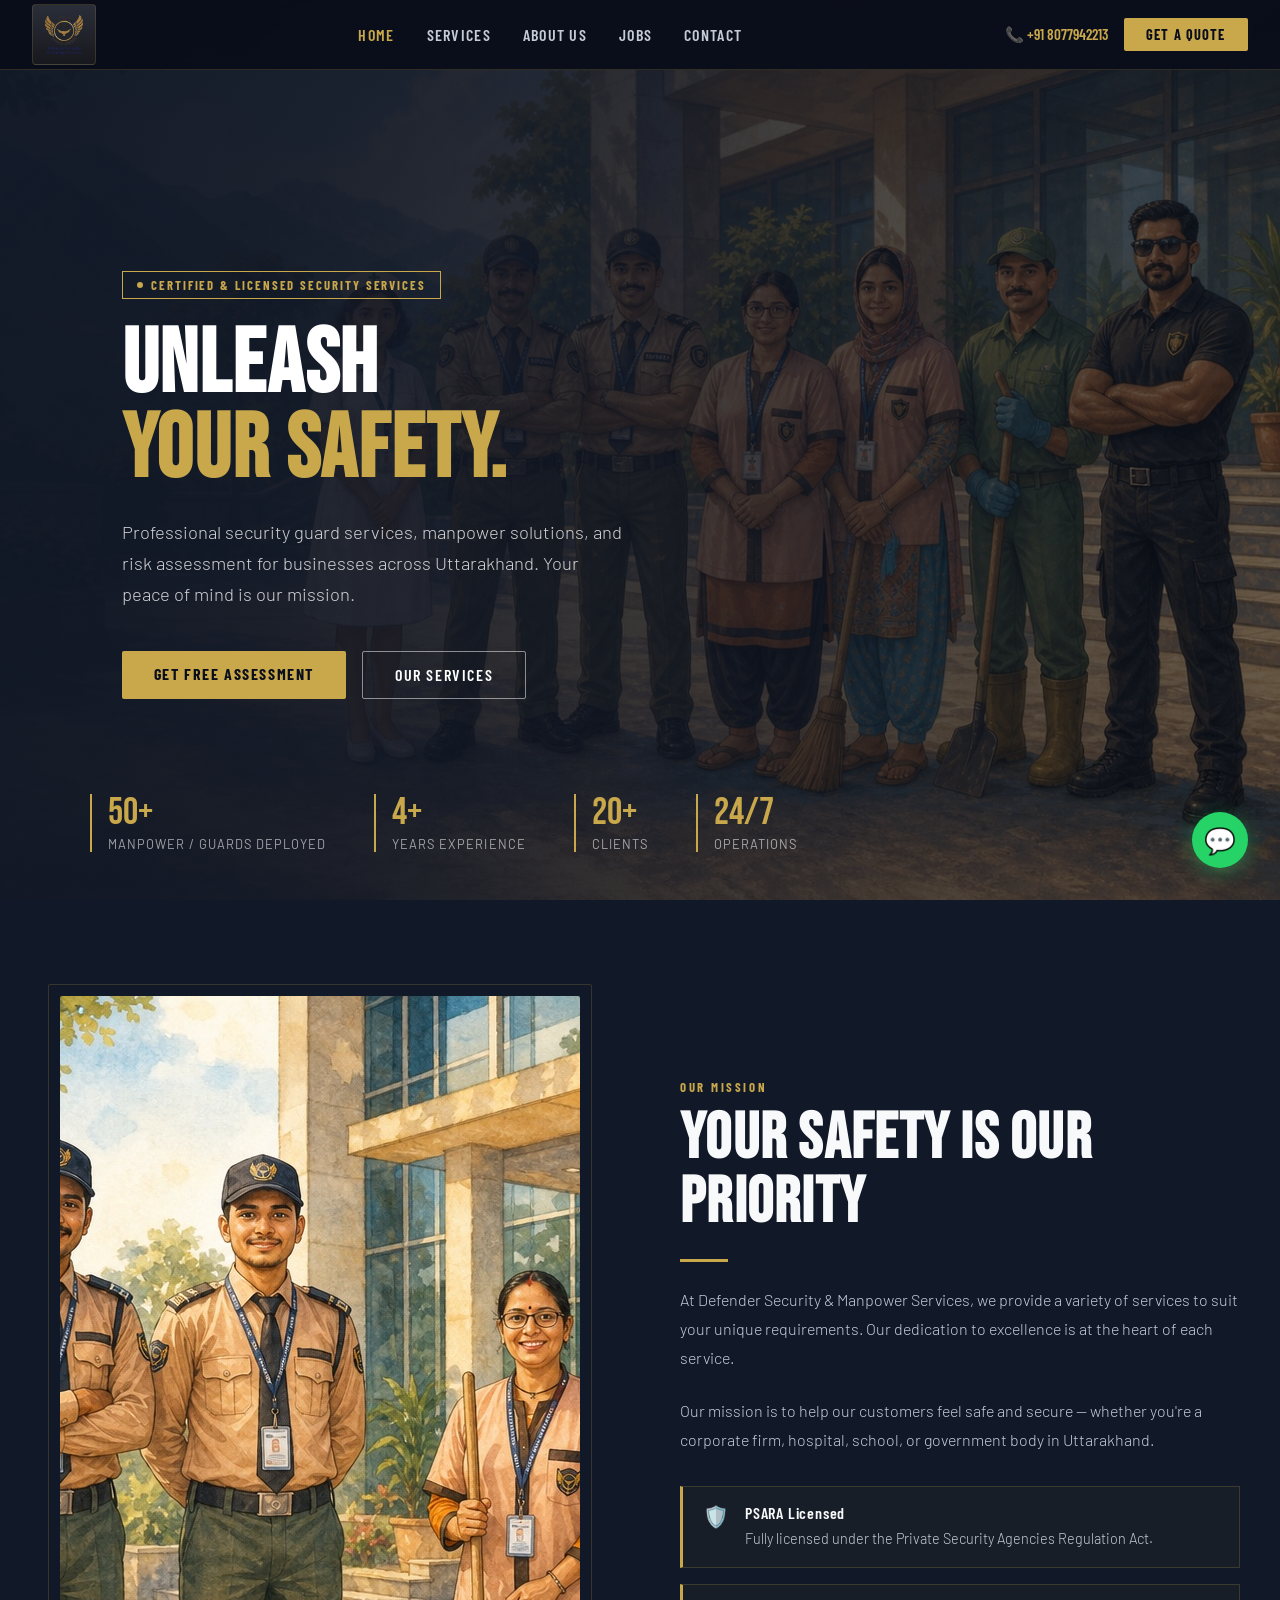
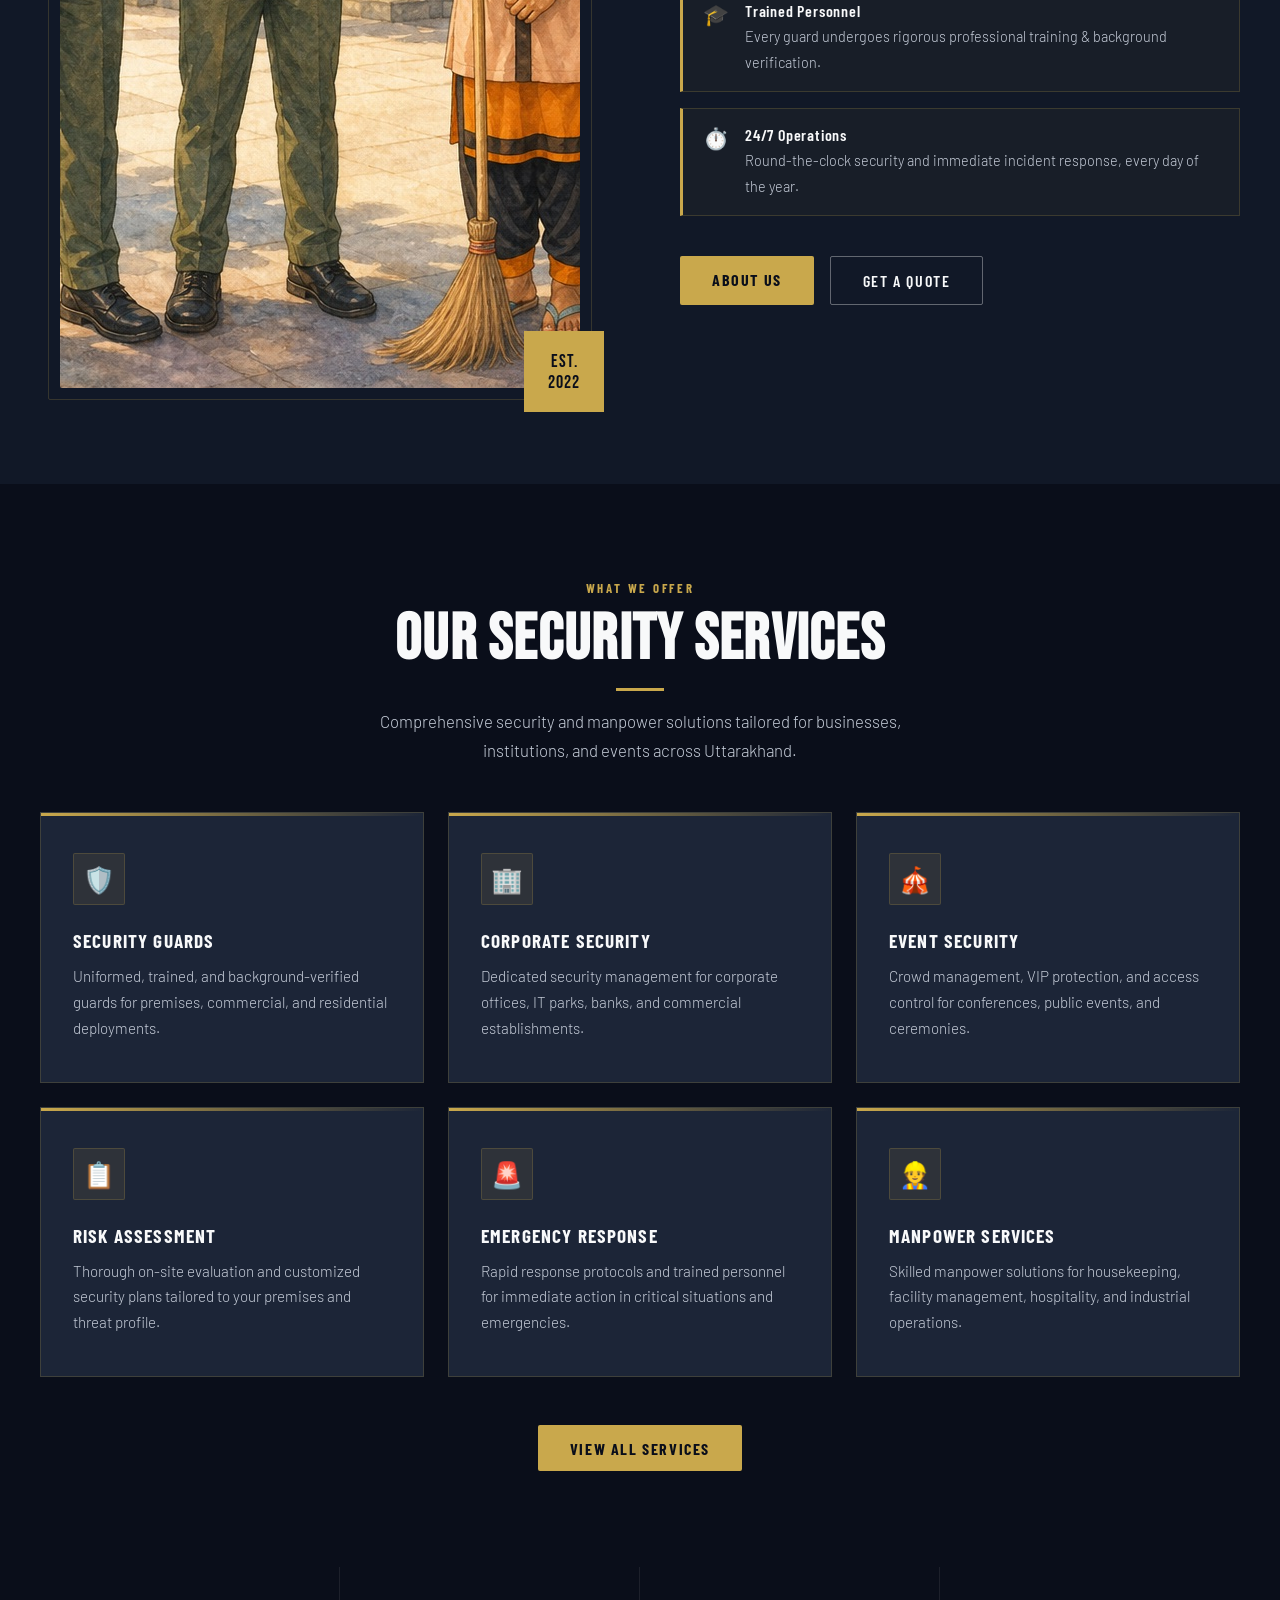
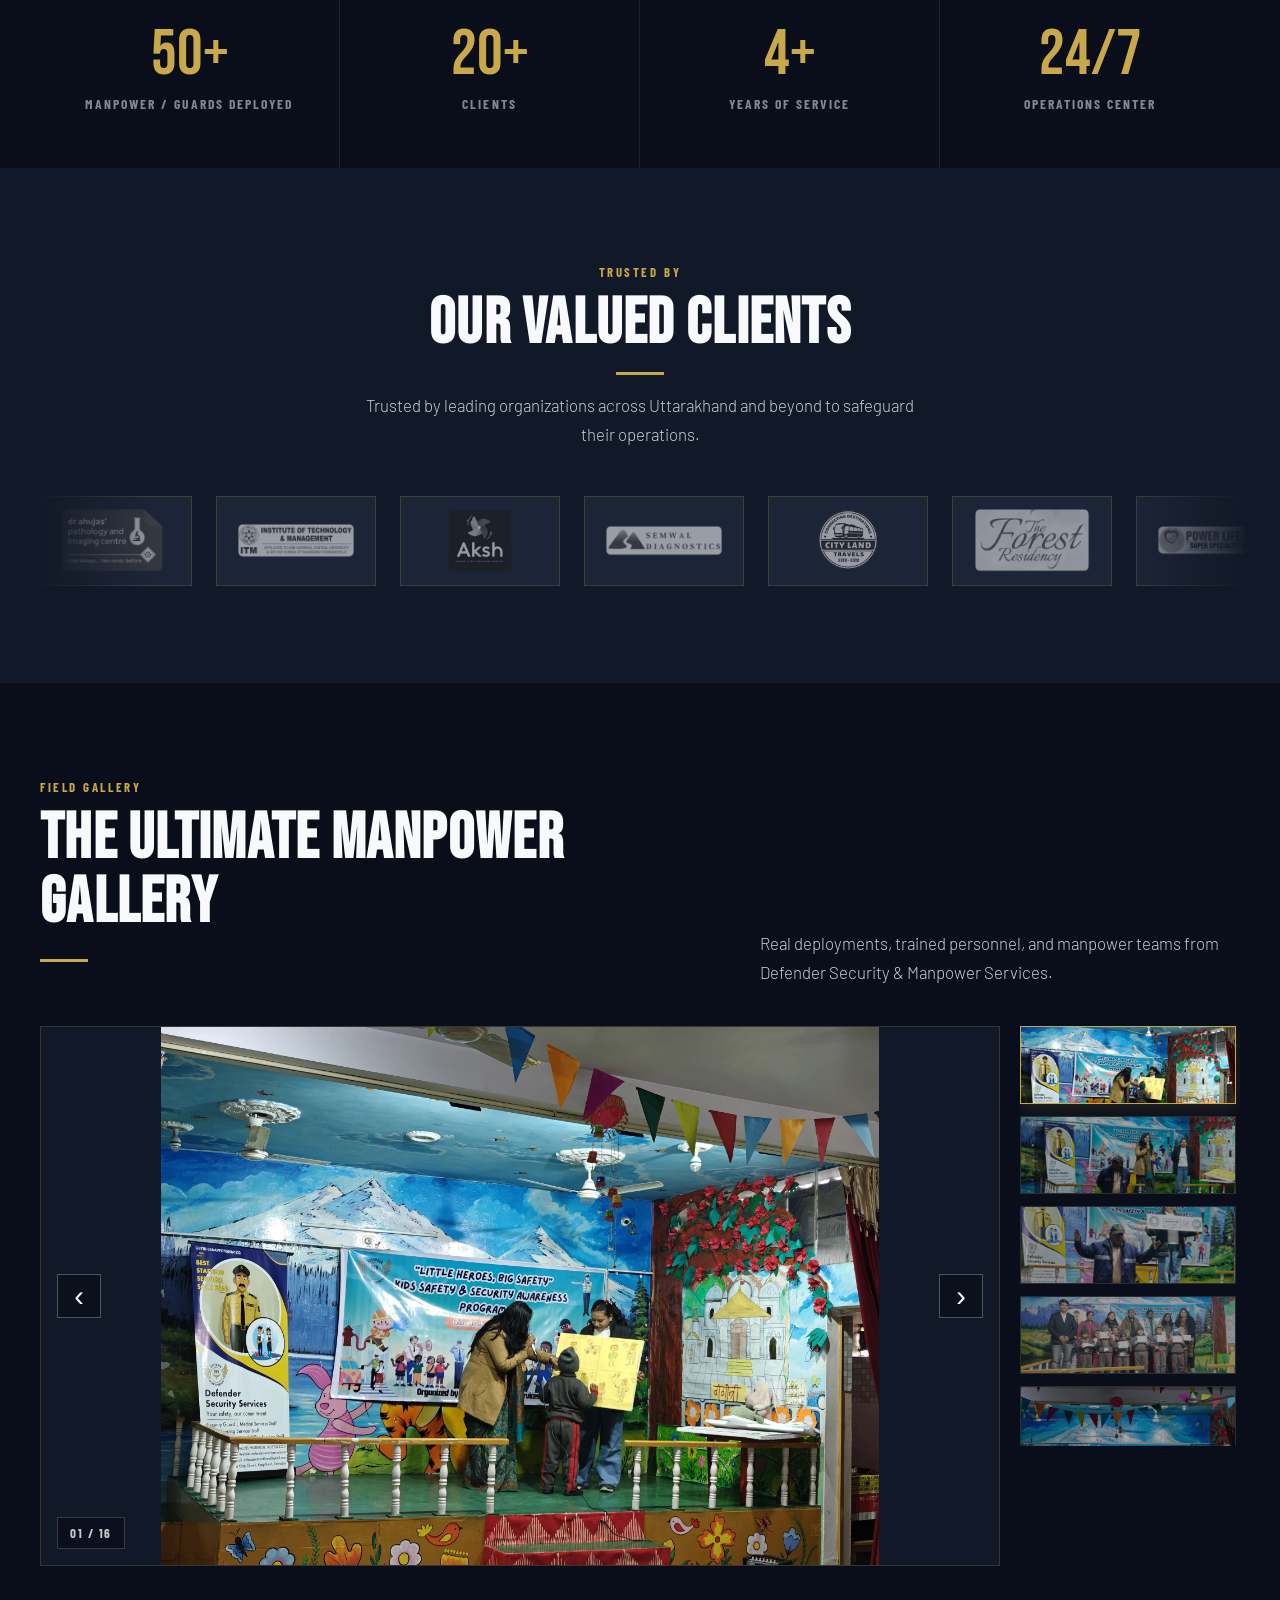
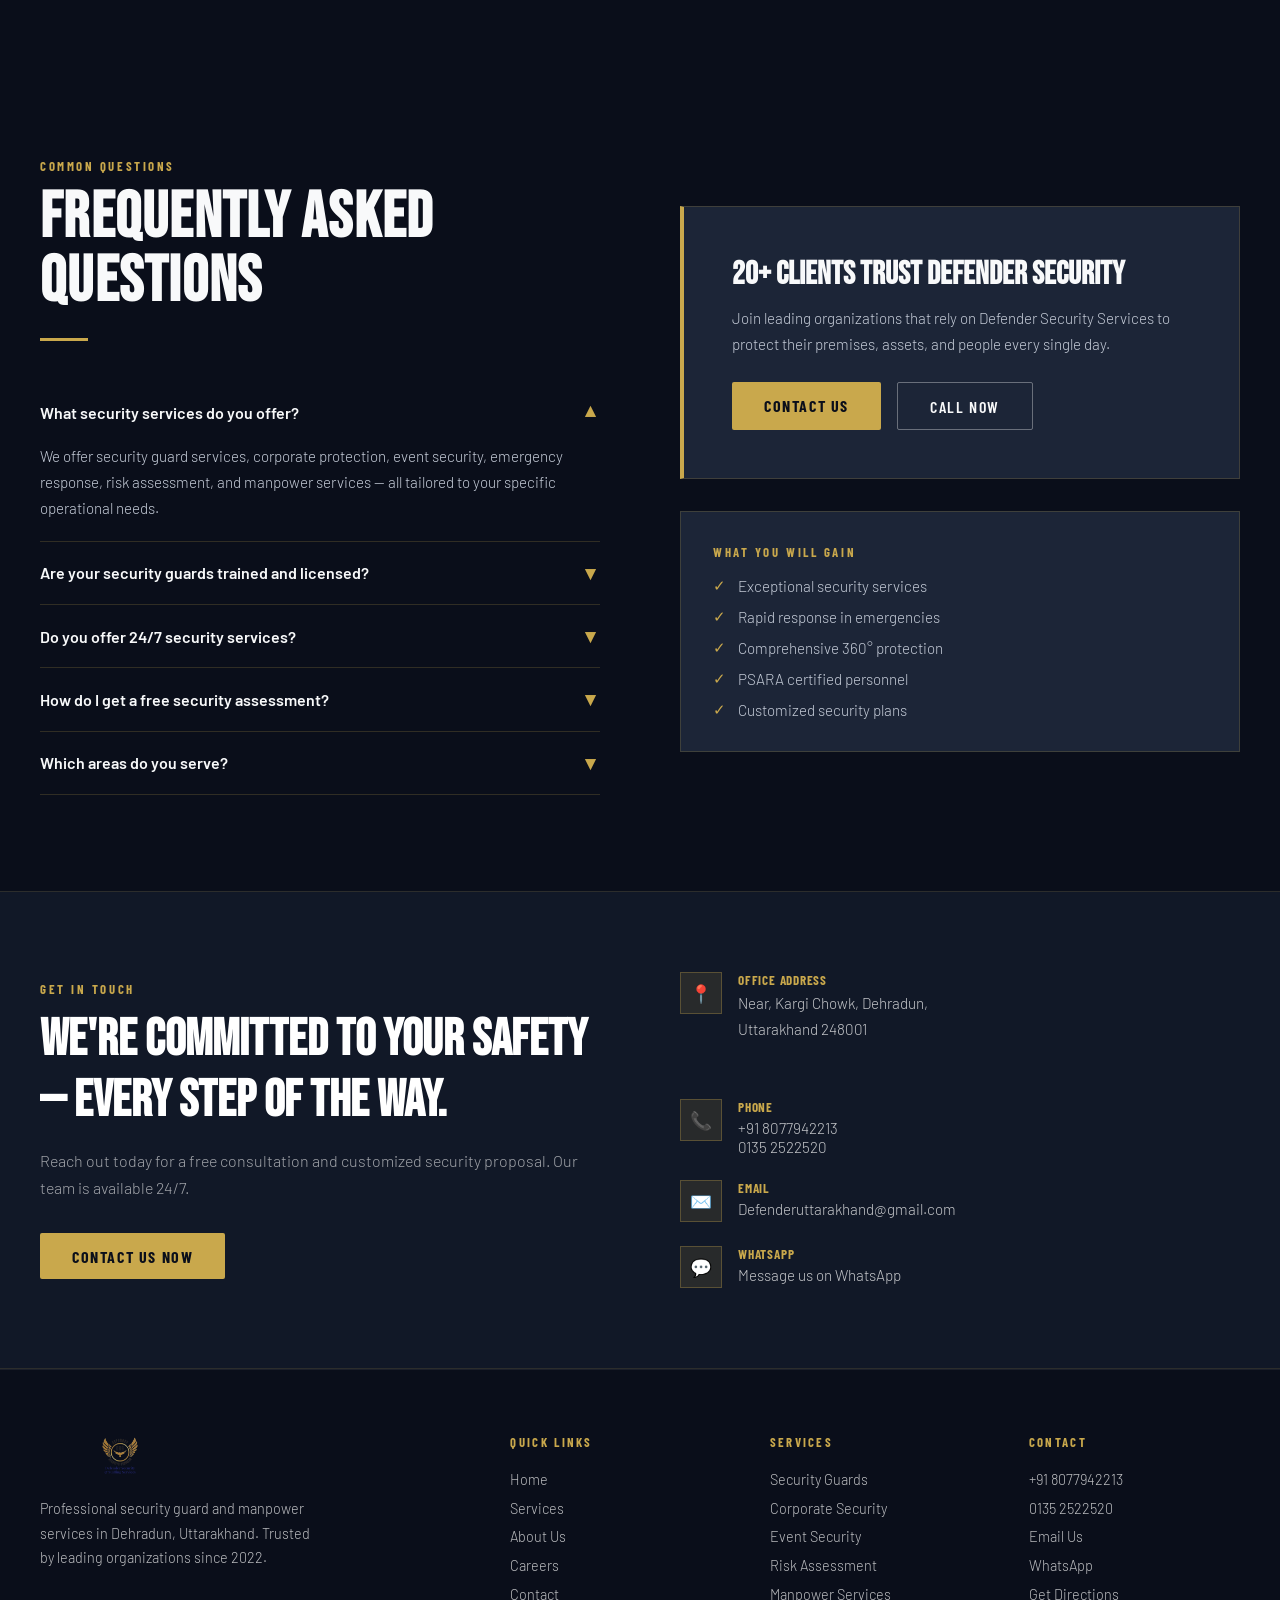
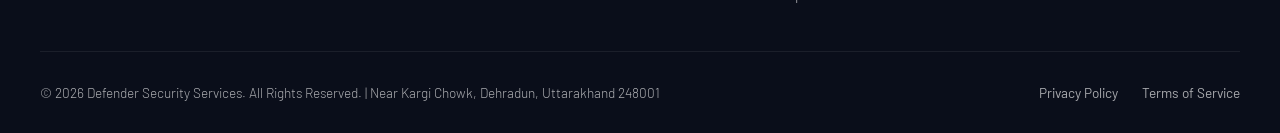
==== commit 963d0012: "Add hero artwork variants and layout spacing" ====
--- a/index.html
+++ b/index.html
@@ -26,7 +26,7 @@
   <link rel="apple-touch-icon" href="assets/apple-touch-icon.png">
   <link rel="manifest" href="site.webmanifest">
   <meta name="theme-color" content="#0a0e1a">
-  <link rel="preload" as="image" href="assets/hero-staff-illustration.jpg" fetchpriority="high">
+  <link rel="preload" as="image" href="assets/hero-home-staff.jpg" fetchpriority="high">
   <link href="https://fonts.googleapis.com/css2?family=Bebas+Neue&amp;family=Barlow:wght@300;400;500;600;700&amp;family=Barlow+Condensed:wght@400;600;700&amp;display=swap" rel="stylesheet">
 
   <!-- LocalBusiness + FAQ structured data -->
@@ -39,7 +39,7 @@
         "name": "Defender Security Services",
         "url": "https://amitvgi12.github.io/defender",
         "logo": "https://amitvgi12.github.io/defender/assets/logo-512.png",
-        "image": "https://amitvgi12.github.io/defender/assets/hero-staff-illustration.jpg",
+        "image": "https://amitvgi12.github.io/defender/assets/hero-home-staff.jpg",
         "description": "Professional security guard services, manpower solutions, and risk assessment in Dehradun, Uttarakhand. PSARA licensed.",
         "telephone": "+918077942213",
         "email": "Defenderuttarakhand@gmail.com",
@@ -143,21 +143,21 @@
 
     /* HERO */
     .hero { position: relative; height: 100vh; min-height: 640px; display: flex; align-items: center; overflow: hidden; }
-    .hero-bg { position: absolute; inset: 0; background-image: url('assets/hero-staff-illustration.jpg'); background-size: cover; background-position: center; background-repeat: no-repeat; filter: brightness(0.52); }
-    .hero-overlay { position: absolute; inset: 0; background: linear-gradient(105deg, rgba(17,24,39,0.78) 40%, rgba(17,24,39,0.22) 100%); }
-    .hero-content { position: relative; z-index: 2; max-width: 1200px; margin: 0 auto; padding: 0 2rem; padding-top: 70px; }
+    .hero-bg { position: absolute; inset: 0; background-image: url('assets/hero-home-staff.jpg'); background-size: auto 100%; background-position: right center; background-repeat: no-repeat; filter: brightness(0.62); }
+    .hero-overlay { position: absolute; inset: 0; background: linear-gradient(105deg, rgba(17,24,39,0.9) 0%, rgba(17,24,39,0.78) 38%, rgba(17,24,39,0.24) 100%); }
+    .hero-content { position: relative; z-index: 2; width: min(560px, calc(100% - 4rem)); max-width: none; margin-left: clamp(2rem, 7vw, 8rem); margin-right: auto; padding: 0; padding-top: 70px; }
     .hero-badge { display: inline-flex; align-items: center; gap: 0.5rem; border: 1px solid var(--gold); color: var(--gold); font-family: 'Barlow Condensed', sans-serif; font-size: 0.8rem; font-weight: 700; letter-spacing: 0.15em; text-transform: uppercase; padding: 0.3rem 0.9rem; margin-bottom: 1.5rem; }
     .hero-badge::before { content: ''; width: 6px; height: 6px; background: var(--gold); border-radius: 50%; animation: pulse 2s infinite; }
     @keyframes pulse { 0%,100%{opacity:1} 50%{opacity:0.3} }
-    .hero h1 { font-family: 'Bebas Neue', sans-serif; font-size: clamp(3.5rem, 9vw, 7.5rem); line-height: 0.95; letter-spacing: 0.02em; color: #fff; margin-bottom: 1.5rem; }
+    .hero h1 { font-family: 'Bebas Neue', sans-serif; font-size: clamp(3.5rem, 7vw, 6.4rem); line-height: 0.95; letter-spacing: 0.02em; color: #fff; margin-bottom: 1.5rem; }
     .hero h1 .gold { color: var(--gold); display: block; }
-    .hero p { font-size: 1.15rem; color: rgba(255,255,255,0.8); max-width: 520px; line-height: 1.7; margin-bottom: 2.5rem; font-weight: 300; }
+    .hero p { font-size: 1.15rem; color: rgba(255,255,255,0.8); max-width: 500px; line-height: 1.7; margin-bottom: 2.5rem; font-weight: 300; }
     .hero-btns { display: flex; gap: 1rem; flex-wrap: wrap; }
     .btn-primary { background: var(--gold); color: var(--navy); padding: 0.85rem 2rem; font-family: 'Barlow Condensed', sans-serif; font-weight: 700; font-size: 1rem; letter-spacing: 0.1em; text-transform: uppercase; text-decoration: none; border-radius: 2px; transition: all 0.2s; display: inline-block; }
     .btn-primary:hover { background: var(--gold-light); transform: translateY(-2px); }
     .btn-secondary { border: 1px solid rgba(255,255,255,0.5); color: #fff; padding: 0.85rem 2rem; font-family: 'Barlow Condensed', sans-serif; font-weight: 600; font-size: 1rem; letter-spacing: 0.1em; text-transform: uppercase; text-decoration: none; border-radius: 2px; transition: all 0.2s; display: inline-block; }
     .btn-secondary:hover { border-color: var(--gold); color: var(--gold); }
-    .hero-stats { position: absolute; bottom: 3rem; left: 0; right: 0; max-width: 1200px; margin: 0 auto; padding: 0 2rem; display: flex; gap: 3rem; z-index: 2; justify-content: center; }
+    .hero-stats { position: absolute; bottom: 3rem; left: 0; right: 0; max-width: none; margin: 0; padding: 0 2rem 0 clamp(2rem, 7vw, 8rem); display: flex; gap: 3rem; z-index: 2; justify-content: flex-start; }
     .hero-stat { border-left: 2px solid var(--gold); padding-left: 1rem; }
     .hero-stat .num { font-family: 'Bebas Neue', sans-serif; font-size: 2.4rem; color: var(--gold); line-height: 1; }
     .hero-stat .label { font-size: 0.8rem; color: rgba(255,255,255,0.6); letter-spacing: 0.08em; text-transform: uppercase; margin-top: 0.2rem; }
--- a/assets/mobile-fixes.css
+++ b/assets/mobile-fixes.css
@@ -73,16 +73,38 @@
 
   .hero-bg {
     background-size: auto 100% !important;
-    background-position: center top !important;
+    background-position: 62% center !important;
   }
 
   .hero-content {
-    padding-top: 88px !important;
+    width: auto !important;
+    margin: 0 !important;
+    padding: 88px 1.25rem 0 !important;
   }
 
   .hero-stats {
     margin-top: 1.25rem !important;
     gap: 0.75rem !important;
+  }
+
+  .page-hero {
+    min-height: 360px !important;
+    padding: 92px 1.25rem 38px !important;
+    align-items: center !important;
+  }
+
+  .page-hero::before {
+    background-position: center, 58% center !important;
+    background-size: cover, auto 100% !important;
+  }
+
+  .page-hero-inner {
+    width: 100%;
+    text-align: left !important;
+  }
+
+  .page-hero p {
+    max-width: 92%;
   }
 
   footer {
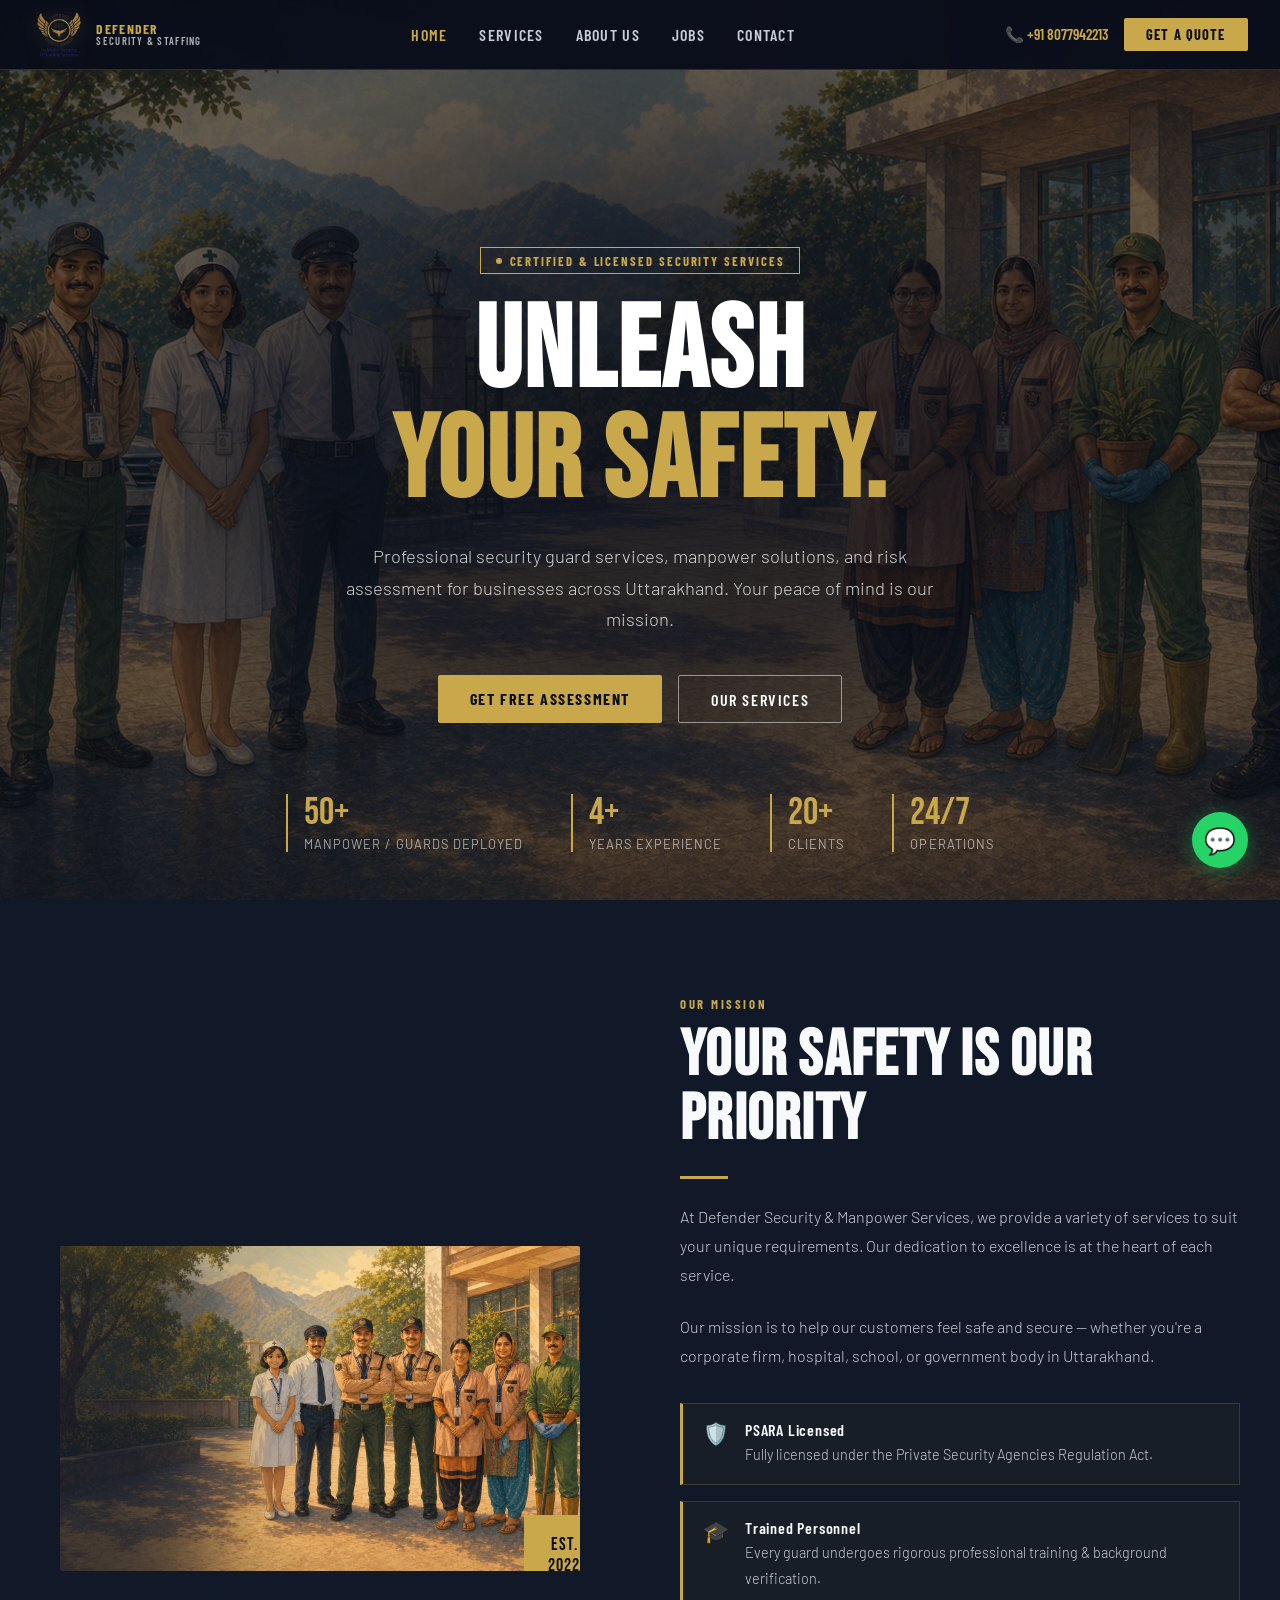
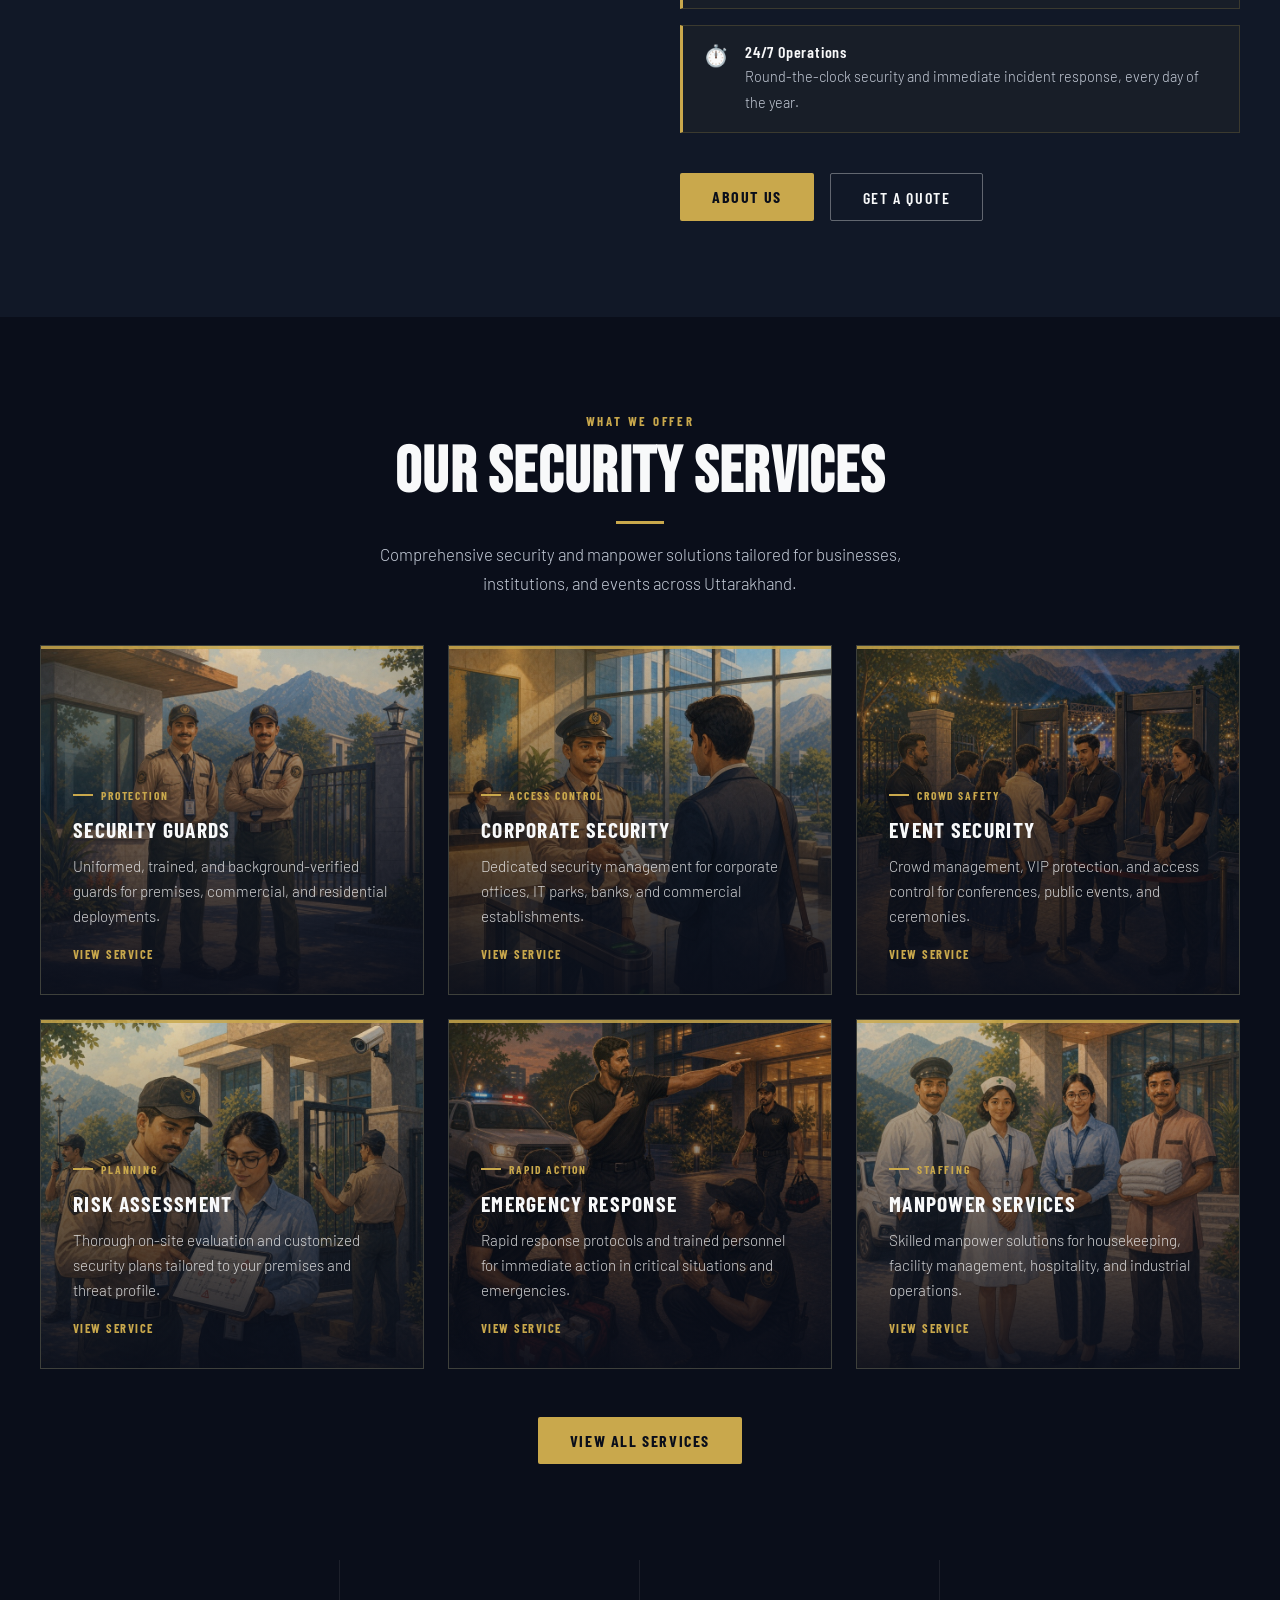
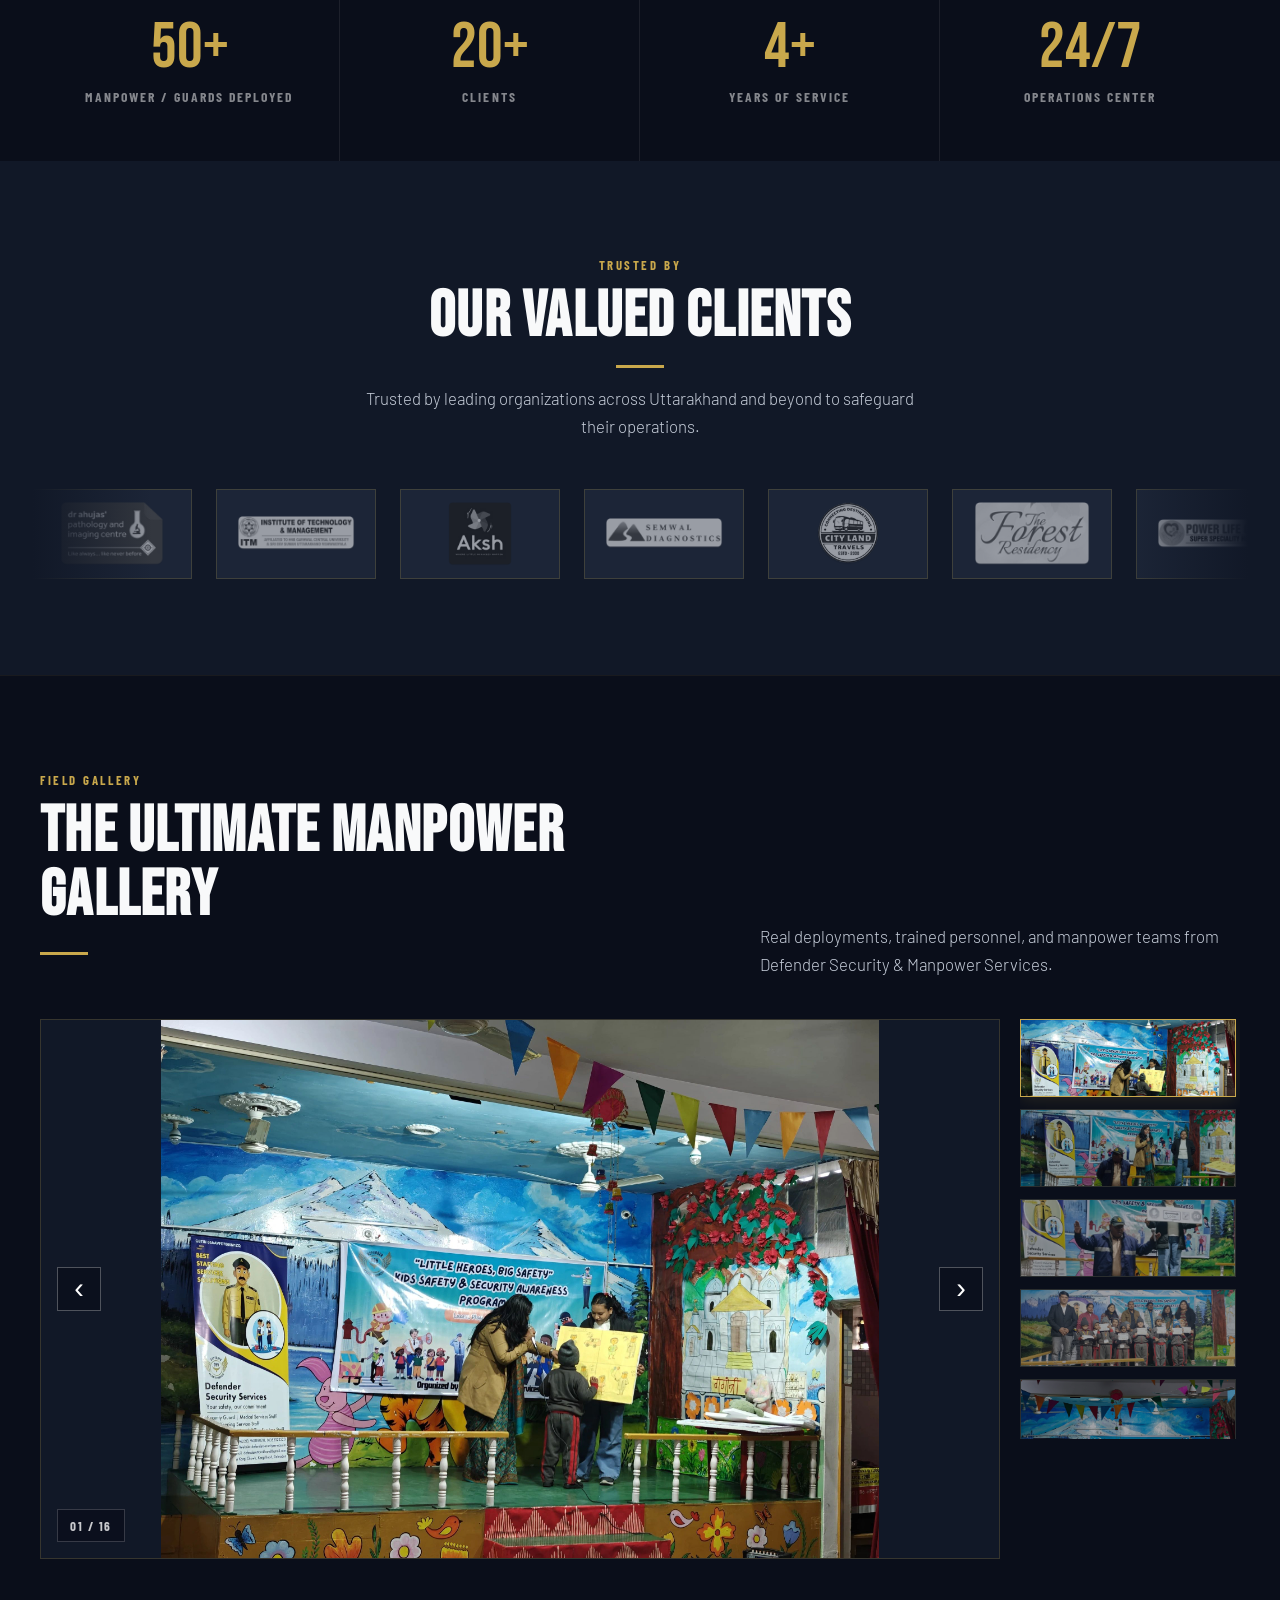
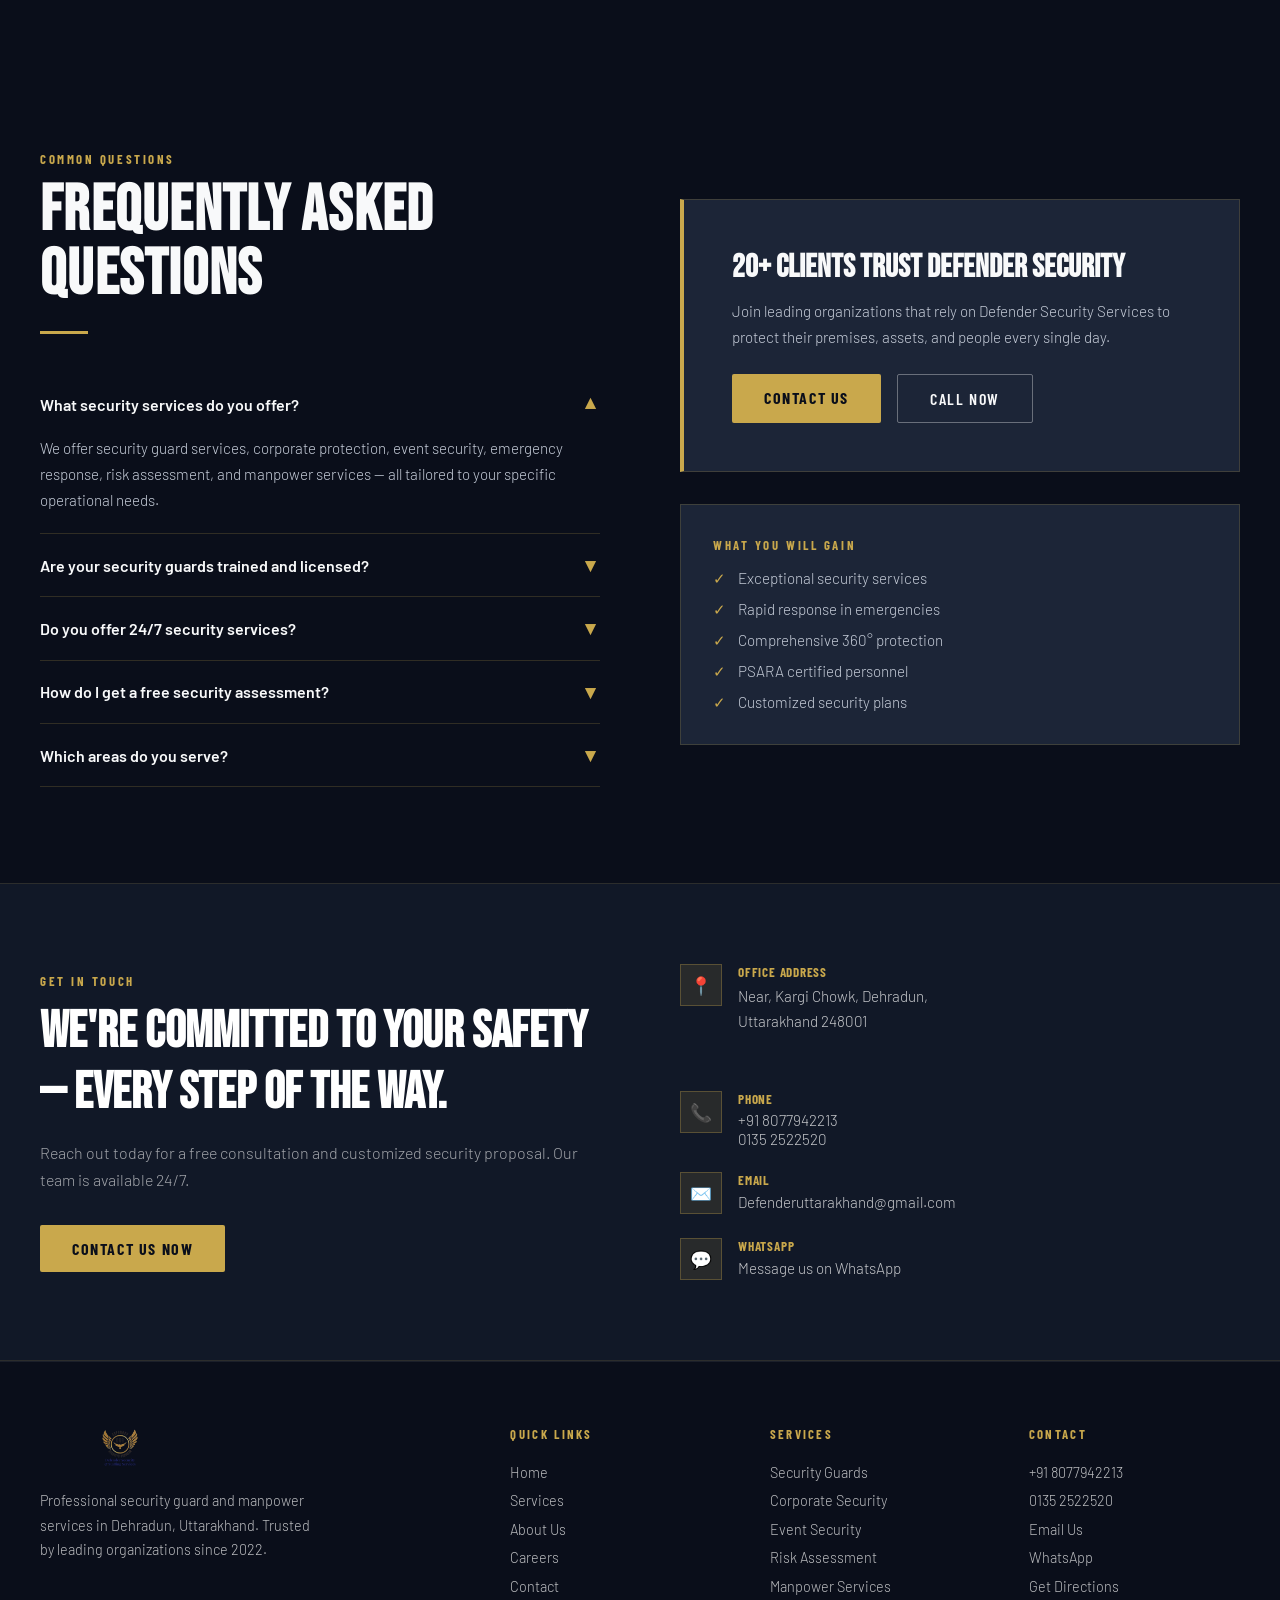
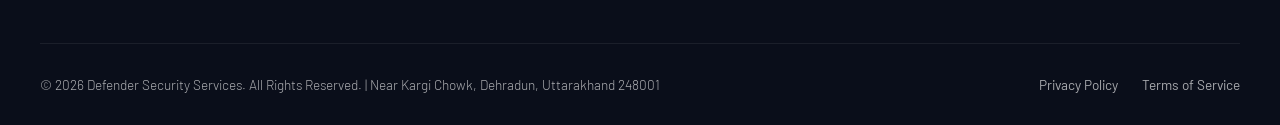
==== commit 2c8a75b4: "Ui fixes" ====
--- a/index.html
+++ b/index.html
@@ -26,7 +26,7 @@
   <link rel="apple-touch-icon" href="assets/apple-touch-icon.png">
   <link rel="manifest" href="site.webmanifest">
   <meta name="theme-color" content="#0a0e1a">
-  <link rel="preload" as="image" href="assets/hero-home-staff.jpg" fetchpriority="high">
+  <link rel="preload" as="image" href="assets/hero-home-natural.jpg" fetchpriority="high">
   <link href="https://fonts.googleapis.com/css2?family=Bebas+Neue&amp;family=Barlow:wght@300;400;500;600;700&amp;family=Barlow+Condensed:wght@400;600;700&amp;display=swap" rel="stylesheet">
 
   <!-- LocalBusiness + FAQ structured data -->
@@ -39,7 +39,7 @@
         "name": "Defender Security Services",
         "url": "https://amitvgi12.github.io/defender",
         "logo": "https://amitvgi12.github.io/defender/assets/logo-512.png",
-        "image": "https://amitvgi12.github.io/defender/assets/hero-home-staff.jpg",
+        "image": "https://amitvgi12.github.io/defender/assets/hero-home-natural.jpg",
         "description": "Professional security guard services, manpower solutions, and risk assessment in Dehradun, Uttarakhand. PSARA licensed.",
         "telephone": "+918077942213",
         "email": "Defenderuttarakhand@gmail.com",
@@ -143,21 +143,21 @@
 
     /* HERO */
     .hero { position: relative; height: 100vh; min-height: 640px; display: flex; align-items: center; overflow: hidden; }
-    .hero-bg { position: absolute; inset: 0; background-image: url('assets/hero-home-staff.jpg'); background-size: auto 100%; background-position: right center; background-repeat: no-repeat; filter: brightness(0.62); }
-    .hero-overlay { position: absolute; inset: 0; background: linear-gradient(105deg, rgba(17,24,39,0.9) 0%, rgba(17,24,39,0.78) 38%, rgba(17,24,39,0.24) 100%); }
-    .hero-content { position: relative; z-index: 2; width: min(560px, calc(100% - 4rem)); max-width: none; margin-left: clamp(2rem, 7vw, 8rem); margin-right: auto; padding: 0; padding-top: 70px; }
+    .hero-bg { position: absolute; inset: 0; background-image: url('assets/hero-home-natural.jpg'); background-size: cover; background-position: center; background-repeat: no-repeat; filter: brightness(0.6); }
+    .hero-overlay { position: absolute; inset: 0; background: radial-gradient(ellipse at center, rgba(10,14,26,0.86) 0%, rgba(10,14,26,0.7) 34%, rgba(10,14,26,0.34) 64%, rgba(10,14,26,0.46) 100%); }
+    .hero-content { position: relative; z-index: 2; max-width: 780px; margin: 0 auto; padding: 0 2rem; padding-top: 70px; text-align: center; }
     .hero-badge { display: inline-flex; align-items: center; gap: 0.5rem; border: 1px solid var(--gold); color: var(--gold); font-family: 'Barlow Condensed', sans-serif; font-size: 0.8rem; font-weight: 700; letter-spacing: 0.15em; text-transform: uppercase; padding: 0.3rem 0.9rem; margin-bottom: 1.5rem; }
     .hero-badge::before { content: ''; width: 6px; height: 6px; background: var(--gold); border-radius: 50%; animation: pulse 2s infinite; }
     @keyframes pulse { 0%,100%{opacity:1} 50%{opacity:0.3} }
-    .hero h1 { font-family: 'Bebas Neue', sans-serif; font-size: clamp(3.5rem, 7vw, 6.4rem); line-height: 0.95; letter-spacing: 0.02em; color: #fff; margin-bottom: 1.5rem; }
+    .hero h1 { font-family: 'Bebas Neue', sans-serif; font-size: clamp(3.5rem, 9vw, 7.5rem); line-height: 0.95; letter-spacing: 0.02em; color: #fff; margin-bottom: 1.5rem; }
     .hero h1 .gold { color: var(--gold); display: block; }
-    .hero p { font-size: 1.15rem; color: rgba(255,255,255,0.8); max-width: 500px; line-height: 1.7; margin-bottom: 2.5rem; font-weight: 300; }
-    .hero-btns { display: flex; gap: 1rem; flex-wrap: wrap; }
+    .hero p { font-size: 1.15rem; color: rgba(255,255,255,0.8); max-width: 620px; line-height: 1.7; margin: 0 auto 2.5rem; font-weight: 300; }
+    .hero-btns { display: flex; gap: 1rem; flex-wrap: wrap; justify-content: center; }
     .btn-primary { background: var(--gold); color: var(--navy); padding: 0.85rem 2rem; font-family: 'Barlow Condensed', sans-serif; font-weight: 700; font-size: 1rem; letter-spacing: 0.1em; text-transform: uppercase; text-decoration: none; border-radius: 2px; transition: all 0.2s; display: inline-block; }
     .btn-primary:hover { background: var(--gold-light); transform: translateY(-2px); }
     .btn-secondary { border: 1px solid rgba(255,255,255,0.5); color: #fff; padding: 0.85rem 2rem; font-family: 'Barlow Condensed', sans-serif; font-weight: 600; font-size: 1rem; letter-spacing: 0.1em; text-transform: uppercase; text-decoration: none; border-radius: 2px; transition: all 0.2s; display: inline-block; }
     .btn-secondary:hover { border-color: var(--gold); color: var(--gold); }
-    .hero-stats { position: absolute; bottom: 3rem; left: 0; right: 0; max-width: none; margin: 0; padding: 0 2rem 0 clamp(2rem, 7vw, 8rem); display: flex; gap: 3rem; z-index: 2; justify-content: flex-start; }
+    .hero-stats { position: absolute; bottom: 3rem; left: 0; right: 0; max-width: 1200px; margin: 0 auto; padding: 0 2rem; display: flex; gap: 3rem; z-index: 2; justify-content: center; }
     .hero-stat { border-left: 2px solid var(--gold); padding-left: 1rem; }
     .hero-stat .num { font-family: 'Bebas Neue', sans-serif; font-size: 2.4rem; color: var(--gold); line-height: 1; }
     .hero-stat .label { font-size: 0.8rem; color: rgba(255,255,255,0.6); letter-spacing: 0.08em; text-transform: uppercase; margin-top: 0.2rem; }
@@ -173,8 +173,8 @@
     /* MISSION */
     .mission { background: var(--navy-mid); }
     .mission-grid { display: grid; grid-template-columns: 1fr 1fr; gap: 5rem; align-items: center; }
-    .mission-img { position: relative; z-index: 1; width: min(100%, 520px); justify-self: center; }
-    .mission-img img { width: 100%; aspect-ratio: 16/10; object-fit: cover; object-position: center; border-radius: 2px; position: relative; z-index: 1; display: block; }
+    .mission-img { position: relative; z-index: 1; width: min(100%, 520px); aspect-ratio: 16 / 10; justify-self: center; overflow: hidden; border-radius: 2px; }
+    .mission-img img { width: 100%; height: 100%; object-fit: cover; object-position: center 42%; position: relative; z-index: 1; display: block; }
     .mission-img-frame { position: absolute; inset: -12px; border: 1px solid var(--border); border-radius: 2px; pointer-events: none; z-index: 0; }
     .mission-badge { position: absolute; bottom: -1.5rem; right: -1.5rem; background: var(--gold); color: var(--navy); font-family: 'Bebas Neue', sans-serif; font-size: 1.1rem; padding: 1.2rem 1.5rem; letter-spacing: 0.05em; z-index: 2; text-align: center; line-height: 1.2; }
     .mission-text p { color: var(--gray); line-height: 1.8; margin-bottom: 1.5rem; font-weight: 300; }
@@ -187,13 +187,18 @@
     /* SERVICES */
     .services { background: var(--navy); }
     .services-grid { display: grid; grid-template-columns: repeat(3, 1fr); gap: 1.5rem; margin-top: 3rem; }
-    .service-card { background: var(--navy-light); border: 1px solid var(--border); padding: 2.5rem 2rem; position: relative; overflow: hidden; transition: transform 0.3s, border-color 0.3s, box-shadow 0.3s; }
-    .service-card::before { content: ''; position: absolute; top: 0; left: 0; right: 0; height: 3px; background: linear-gradient(90deg, var(--gold), transparent); }
-    .service-card:hover { transform: translateY(-6px); border-color: var(--gold); box-shadow: 0 12px 32px rgba(201,168,76,0.12); }
-    .service-icon { width: 52px; height: 52px; background: rgba(201,168,76,0.1); border: 1px solid var(--border); border-radius: 2px; display: flex; align-items: center; justify-content: center; font-size: 1.6rem; margin-bottom: 1.5rem; }
-    .service-card h3 { font-family: 'Barlow Condensed', sans-serif; font-weight: 700; font-size: 1.2rem; letter-spacing: 0.06em; text-transform: uppercase; margin-bottom: 0.75rem; color: var(--white); }
-    .service-card p { color: var(--gray); font-size: 0.95rem; line-height: 1.7; font-weight: 300; }
-    .service-num { position: absolute; bottom: 1.5rem; right: 1.5rem; font-family: 'Bebas Neue', sans-serif; font-size: 3rem; color: rgba(201,168,76,0.12); letter-spacing: 0.02em; }
+    .service-card { min-height: 350px; background: var(--navy-light); border: 1px solid var(--border); position: relative; overflow: hidden; isolation: isolate; display: flex; align-items: flex-end; color: inherit; text-decoration: none; transition: transform 0.3s, border-color 0.3s, box-shadow 0.3s; }
+    .service-card::before { content: ''; position: absolute; inset: 0; z-index: -2; background-image: linear-gradient(180deg, rgba(10,14,26,0.08) 0%, rgba(10,14,26,0.45) 38%, rgba(10,14,26,0.94) 100%), var(--service-image); background-size: cover; background-position: center; transform: scale(1.02); transition: transform 0.45s, filter 0.45s; }
+    .service-card::after { content: ''; position: absolute; inset: 0; z-index: -1; border-top: 3px solid var(--gold); background: radial-gradient(circle at 20% 0%, rgba(201,168,76,0.22), transparent 35%); opacity: 0.85; pointer-events: none; }
+    .service-card:hover { transform: translateY(-6px); border-color: var(--gold); box-shadow: 0 18px 42px rgba(0,0,0,0.28), 0 12px 32px rgba(201,168,76,0.12); }
+    .service-card:focus-visible { outline: 2px solid var(--gold-light); outline-offset: 4px; }
+    .service-card:hover::before { transform: scale(1.08); filter: saturate(1.08) brightness(1.04); }
+    .service-card-body { padding: 2rem; width: 100%; }
+    .service-kicker { display: inline-flex; align-items: center; gap: 0.5rem; color: var(--gold); font-family: 'Barlow Condensed', sans-serif; font-size: 0.72rem; font-weight: 700; letter-spacing: 0.16em; text-transform: uppercase; margin-bottom: 0.85rem; }
+    .service-kicker::before { content: ''; width: 20px; height: 2px; background: var(--gold); }
+    .service-card h3 { font-family: 'Barlow Condensed', sans-serif; font-weight: 700; font-size: 1.35rem; letter-spacing: 0.06em; text-transform: uppercase; margin-bottom: 0.75rem; color: var(--white); }
+    .service-card p { color: rgba(248,249,250,0.82); font-size: 0.95rem; line-height: 1.65; font-weight: 300; }
+    .service-card .service-arrow { display: inline-flex; margin-top: 1.15rem; color: var(--gold); font-family: 'Barlow Condensed', sans-serif; font-weight: 700; letter-spacing: 0.12em; text-transform: uppercase; font-size: 0.78rem; }
 
     /* STATS */
     .stats { background: var(--navy); }
@@ -417,6 +422,7 @@
 <nav>
   <a href="index.html" class="nav-logo">
     <img src="assets/logo-160.png" width="160" height="160" alt="Defender Security Services Logo">
+    <span class="brand-wordmark"><strong>Defender</strong><span>Security &amp; Staffing</span></span>
   </a>
   <ul class="nav-links">
     <li><a href="index.html" class="active">Home</a></li>
@@ -470,7 +476,7 @@
     <div class="mission-grid">
       <div class="mission-img fade-up">
         <div class="mission-img-frame"></div>
-        <img src="assets/team-staff-illustration.jpg" width="1586" height="992" alt="Illustration of Defender Security guards and manpower staff at a client facility">
+        <img src="assets/hero-about-staff.jpg" width="1672" height="941" alt="Illustration of Defender Security guards and manpower staff at a client facility">
         <div class="mission-badge">EST.<br>2022</div>
       </div>
       <div class="mission-text fade-up">
@@ -503,12 +509,12 @@
       <p class="section-sub" style="margin:0 auto;text-align:center;">Comprehensive security and manpower solutions tailored for businesses, institutions, and events across Uttarakhand.</p>
     </div>
     <div class="services-grid">
-      <div class="service-card fade-up"><div class="service-icon">🛡️</div><h3>Security Guards</h3><p>Uniformed, trained, and background-verified guards for premises, commercial, and residential deployments.</p><div class="service-num"></div></div>
-      <div class="service-card fade-up"><div class="service-icon">🏢</div><h3>Corporate Security</h3><p>Dedicated security management for corporate offices, IT parks, banks, and commercial establishments.</p><div class="service-num"></div></div>
-      <div class="service-card fade-up"><div class="service-icon">🎪</div><h3>Event Security</h3><p>Crowd management, VIP protection, and access control for conferences, public events, and ceremonies.</p><div class="service-num"></div></div>
-      <div class="service-card fade-up"><div class="service-icon">📋</div><h3>Risk Assessment</h3><p>Thorough on-site evaluation and customized security plans tailored to your premises and threat profile.</p><div class="service-num"></div></div>
-      <div class="service-card fade-up"><div class="service-icon">🚨</div><h3>Emergency Response</h3><p>Rapid response protocols and trained personnel for immediate action in critical situations and emergencies.</p><div class="service-num"></div></div>
-      <div class="service-card fade-up"><div class="service-icon">👷</div><h3>Manpower Services</h3><p>Skilled manpower solutions for housekeeping, facility management, hospitality, and industrial operations.</p><div class="service-num"></div></div>
+      <a class="service-card fade-up" href="services.html#security-guards" style="--service-image:url('assets/service-card-security.jpg')"><div class="service-card-body"><span class="service-kicker">Protection</span><h3>Security Guards</h3><p>Uniformed, trained, and background-verified guards for premises, commercial, and residential deployments.</p><span class="service-arrow">View Service</span></div></a>
+      <a class="service-card fade-up" href="services.html#corporate-security" style="--service-image:url('assets/service-card-corporate.jpg')"><div class="service-card-body"><span class="service-kicker">Access Control</span><h3>Corporate Security</h3><p>Dedicated security management for corporate offices, IT parks, banks, and commercial establishments.</p><span class="service-arrow">View Service</span></div></a>
+      <a class="service-card fade-up" href="services.html#event-security" style="--service-image:url('assets/service-card-event.jpg')"><div class="service-card-body"><span class="service-kicker">Crowd Safety</span><h3>Event Security</h3><p>Crowd management, VIP protection, and access control for conferences, public events, and ceremonies.</p><span class="service-arrow">View Service</span></div></a>
+      <a class="service-card fade-up" href="services.html#risk-assessment" style="--service-image:url('assets/service-card-risk.jpg')"><div class="service-card-body"><span class="service-kicker">Planning</span><h3>Risk Assessment</h3><p>Thorough on-site evaluation and customized security plans tailored to your premises and threat profile.</p><span class="service-arrow">View Service</span></div></a>
+      <a class="service-card fade-up" href="services.html#emergency-response" style="--service-image:url('assets/service-card-emergency.jpg')"><div class="service-card-body"><span class="service-kicker">Rapid Action</span><h3>Emergency Response</h3><p>Rapid response protocols and trained personnel for immediate action in critical situations and emergencies.</p><span class="service-arrow">View Service</span></div></a>
+      <a class="service-card fade-up" href="services.html#manpower-services" style="--service-image:url('assets/service-card-manpower.jpg')"><div class="service-card-body"><span class="service-kicker">Staffing</span><h3>Manpower Services</h3><p>Skilled manpower solutions for housekeeping, facility management, hospitality, and industrial operations.</p><span class="service-arrow">View Service</span></div></a>
     </div>
     <div style="text-align:center;margin-top:3rem;"><a href="services.html" class="btn-primary">View All Services</a></div>
   </div>
--- a/assets/mobile-fixes.css
+++ b/assets/mobile-fixes.css
@@ -1,7 +1,43 @@
 /* Shared mobile polish overrides */
+.nav-logo {
+  display: inline-flex !important;
+  align-items: center;
+  gap: 0.65rem;
+  padding: 0 !important;
+  background: transparent !important;
+  border: 0 !important;
+  border-radius: 0 !important;
+  min-width: 0;
+}
+
 .nav-logo img {
+  height: 54px;
   width: auto;
-  max-width: 92px;
+  max-width: 54px;
+  filter: drop-shadow(0 0 10px rgba(201, 168, 76, 0.22));
+}
+
+.brand-wordmark {
+  display: flex;
+  flex-direction: column;
+  color: var(--white);
+  font-family: 'Barlow Condensed', sans-serif;
+  line-height: 1;
+  text-transform: uppercase;
+  letter-spacing: 0.08em;
+  white-space: nowrap;
+}
+
+.brand-wordmark strong {
+  color: var(--gold);
+  font-size: 0.86rem;
+  font-weight: 700;
+}
+
+.brand-wordmark span {
+  color: rgba(248, 249, 250, 0.7);
+  font-size: 0.66rem;
+  font-weight: 600;
 }
 
 @media (max-width: 600px) {
@@ -15,14 +51,14 @@
   }
 
   .nav-logo {
-    padding: 0.22rem 0.32rem !important;
-    max-width: 124px;
+    gap: 0.5rem;
+    max-width: 185px;
   }
 
   .nav-logo img {
-    height: 40px !important;
+    height: 42px !important;
     width: auto !important;
-    max-width: 96px;
+    max-width: 42px;
   }
 
   nav.scrolled .nav-logo img {
@@ -73,7 +109,7 @@
 
   .hero-bg {
     background-size: auto 100% !important;
-    background-position: 62% center !important;
+    background-position: center center !important;
   }
 
   .hero-content {
@@ -87,6 +123,48 @@
     gap: 0.75rem !important;
   }
 
+  .service-card {
+    min-height: 310px !important;
+    padding: 0 !important;
+  }
+
+  .service-card-body {
+    padding: 1.4rem !important;
+  }
+
+  .service-card h3 {
+    font-size: 1.18rem !important;
+  }
+
+  .mission {
+    padding-top: 2.25rem !important;
+  }
+
+  .mission-grid {
+    gap: 1.65rem !important;
+  }
+
+  .mission-img {
+    width: 100% !important;
+    aspect-ratio: 16 / 10 !important;
+    max-height: 320px;
+    overflow: hidden;
+    border-radius: 3px;
+  }
+
+  .mission-img img {
+    width: 100% !important;
+    height: 100% !important;
+    object-fit: cover !important;
+    object-position: center 42% !important;
+    display: block;
+  }
+
+  .mission-badge {
+    bottom: 0.75rem !important;
+    right: 0.75rem !important;
+  }
+
   .page-hero {
     min-height: 360px !important;
     padding: 92px 1.25rem 38px !important;
@@ -100,6 +178,8 @@
 
   .page-hero-inner {
     width: 100%;
+    padding-left: 0 !important;
+    padding-right: 0 !important;
     text-align: left !important;
   }
 
@@ -167,6 +247,10 @@
 }
 
 @media (max-width: 380px) {
+  .brand-wordmark {
+    display: none;
+  }
+
   .mobile-menu.open {
     grid-template-columns: 1fr;
   }
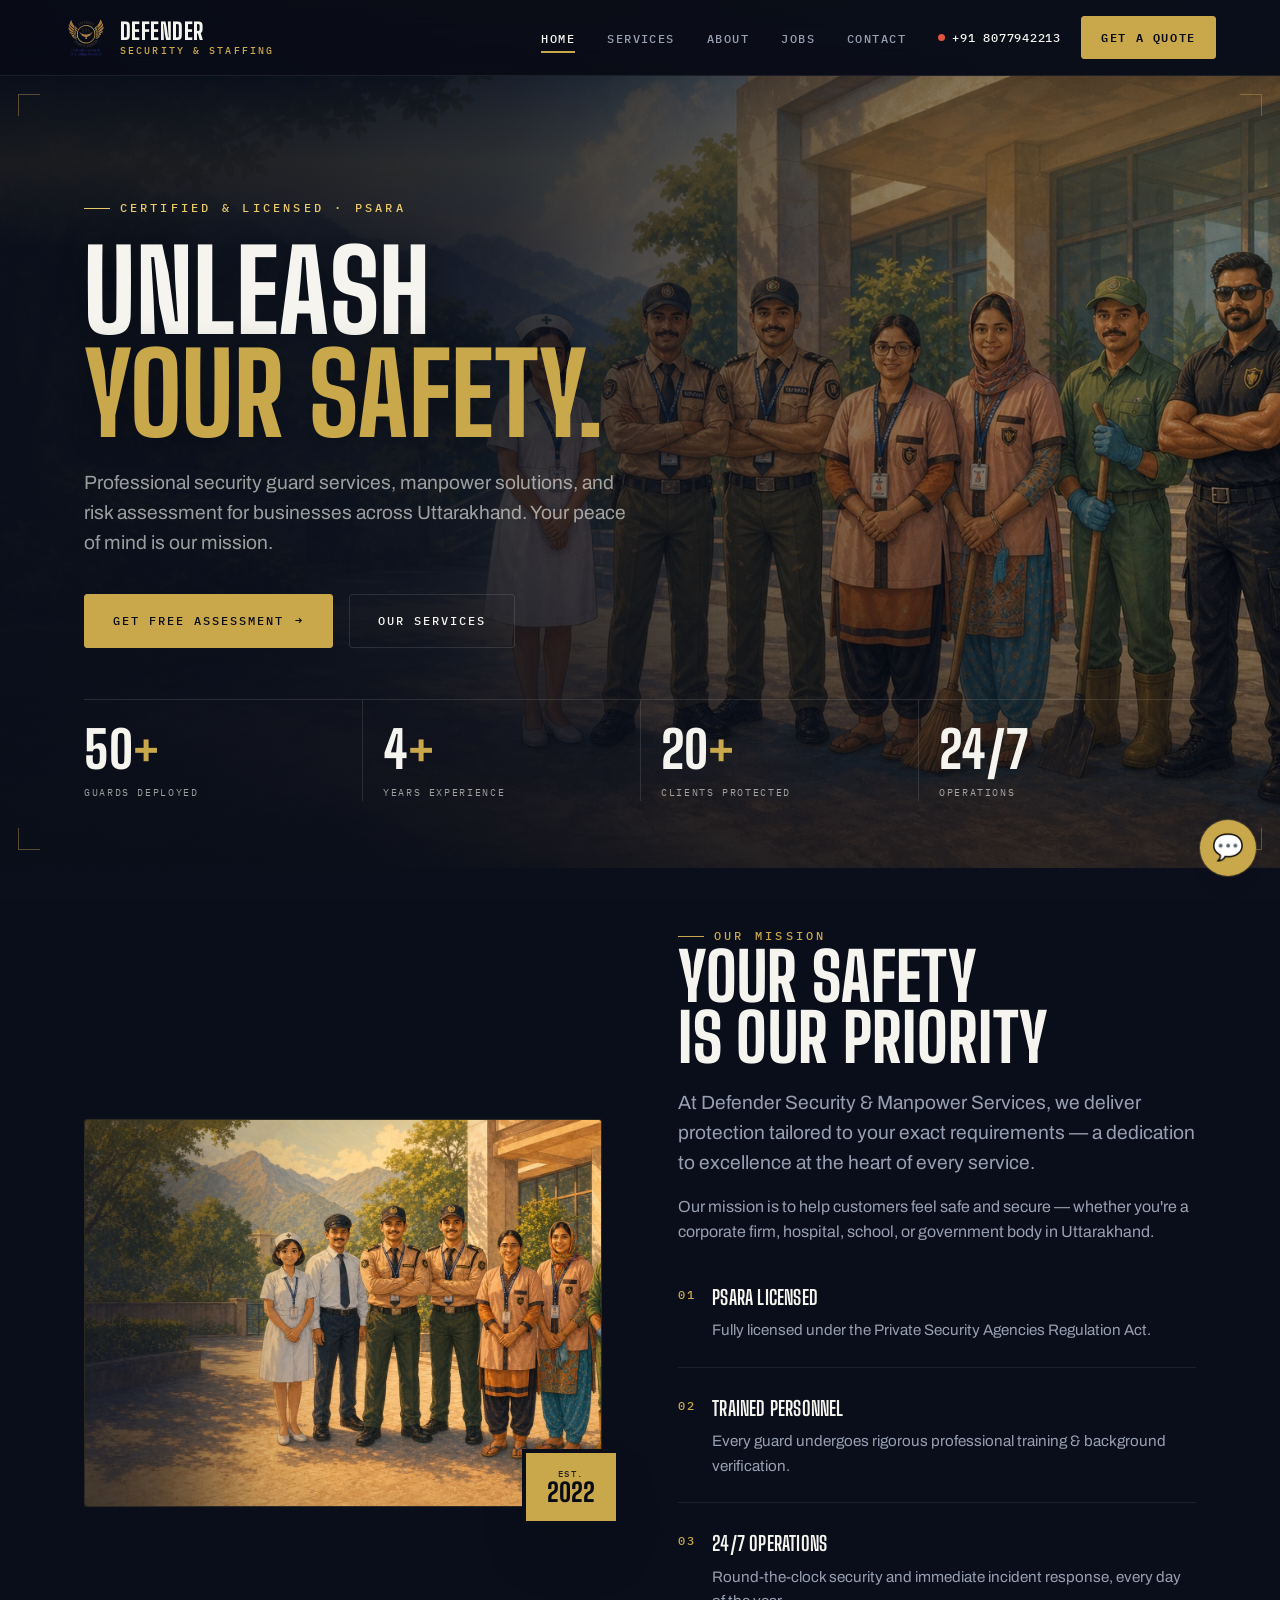
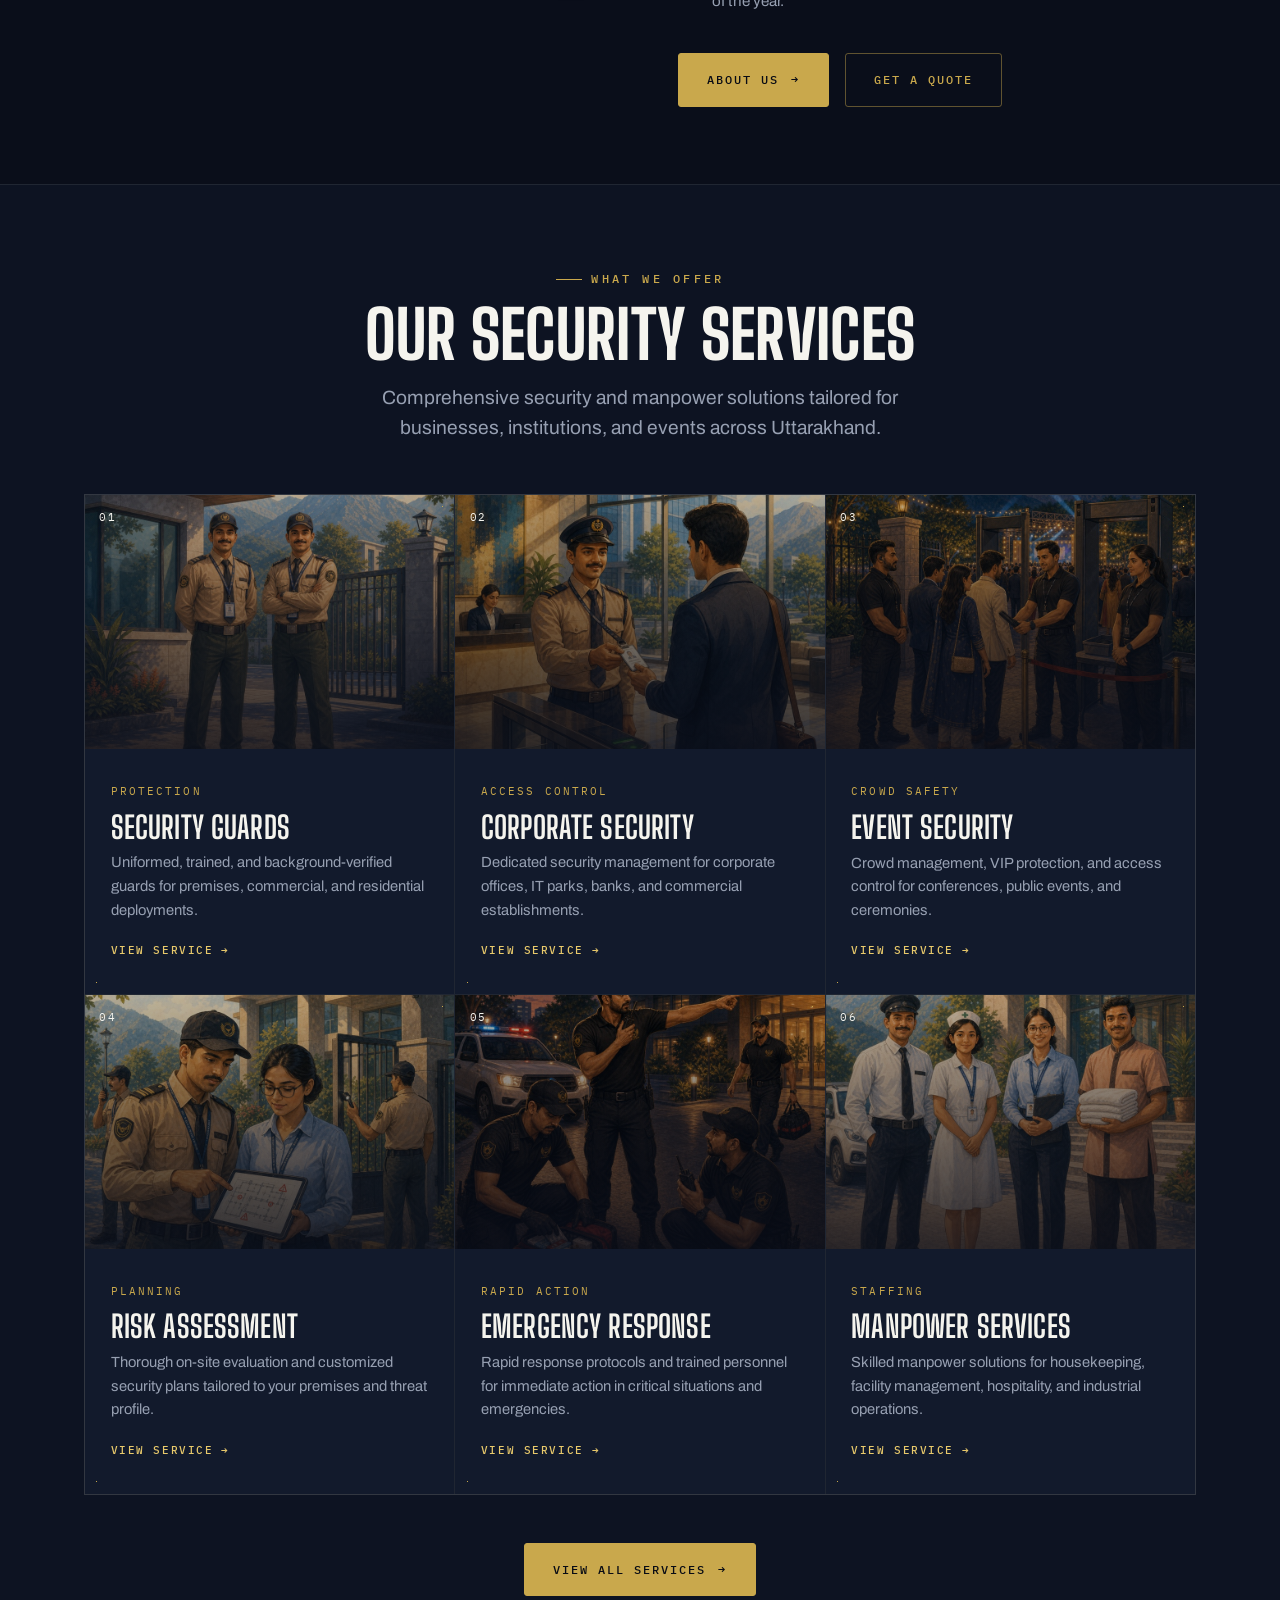
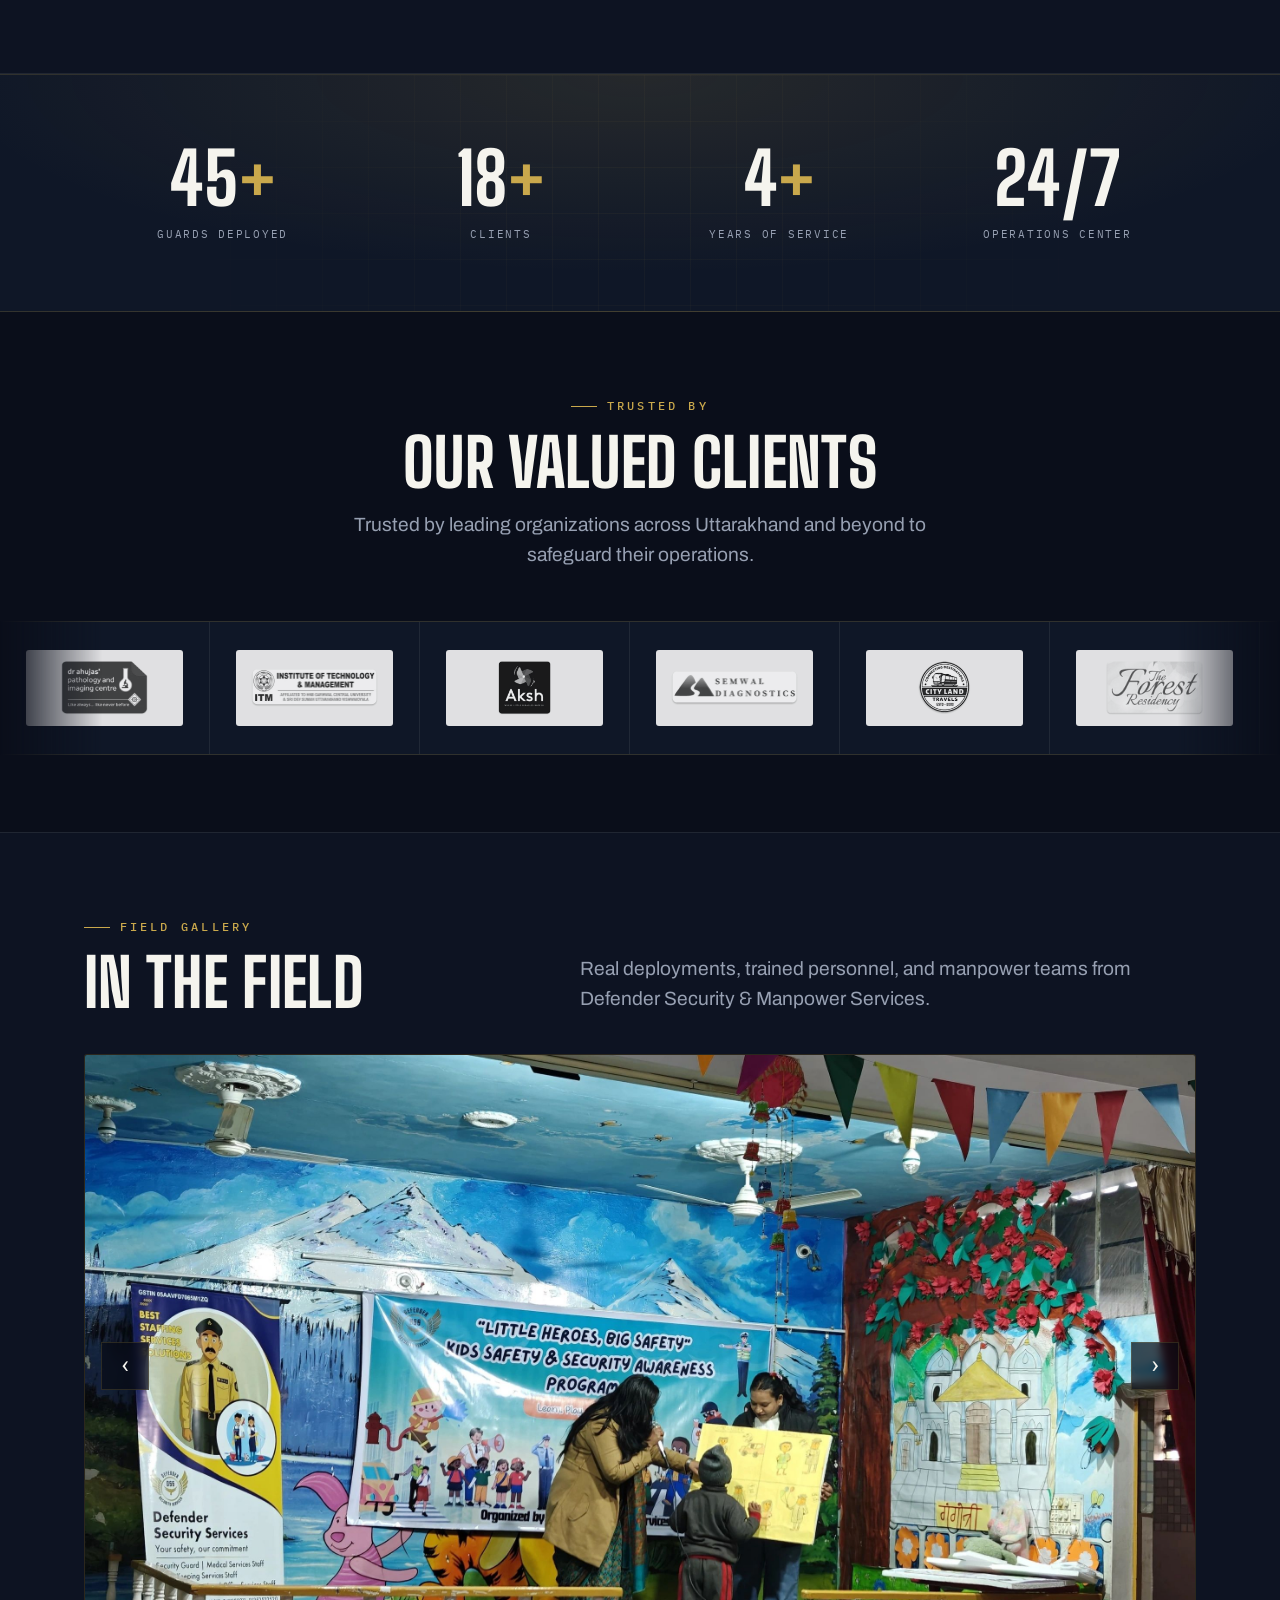
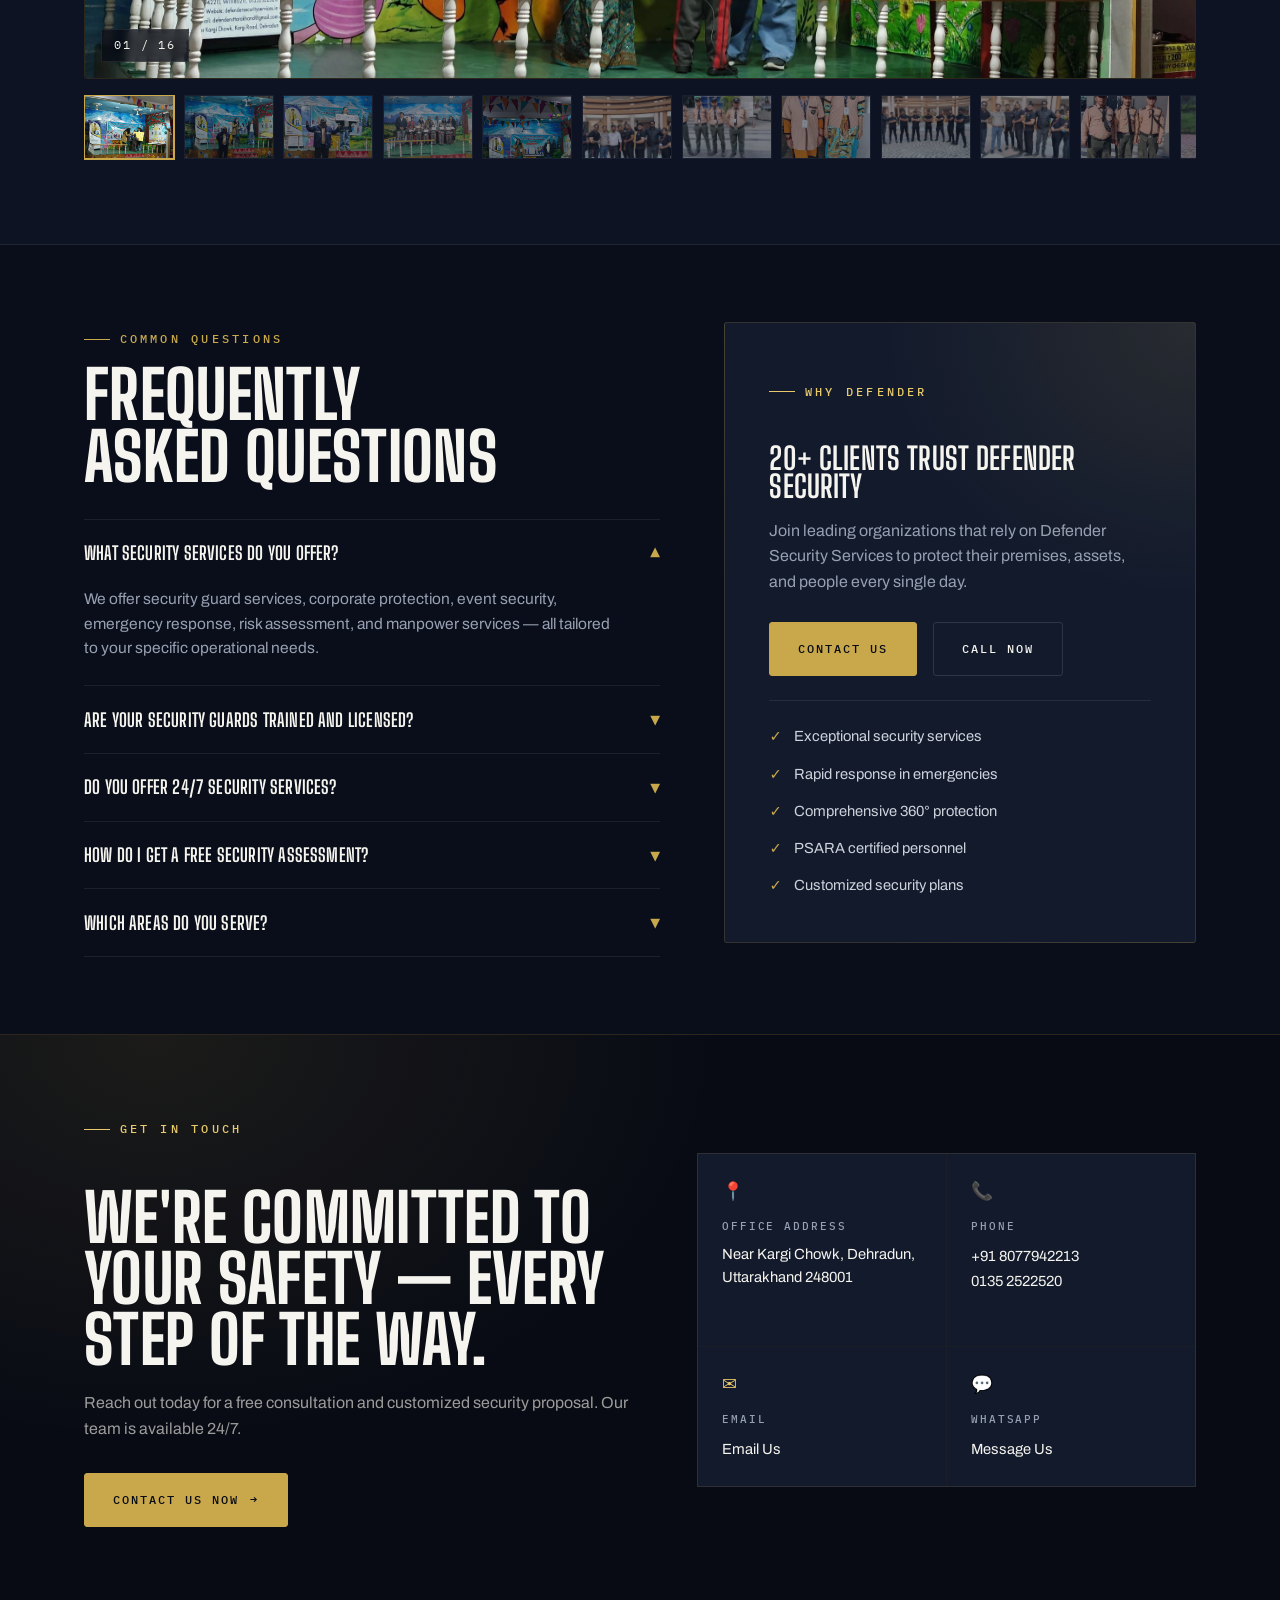
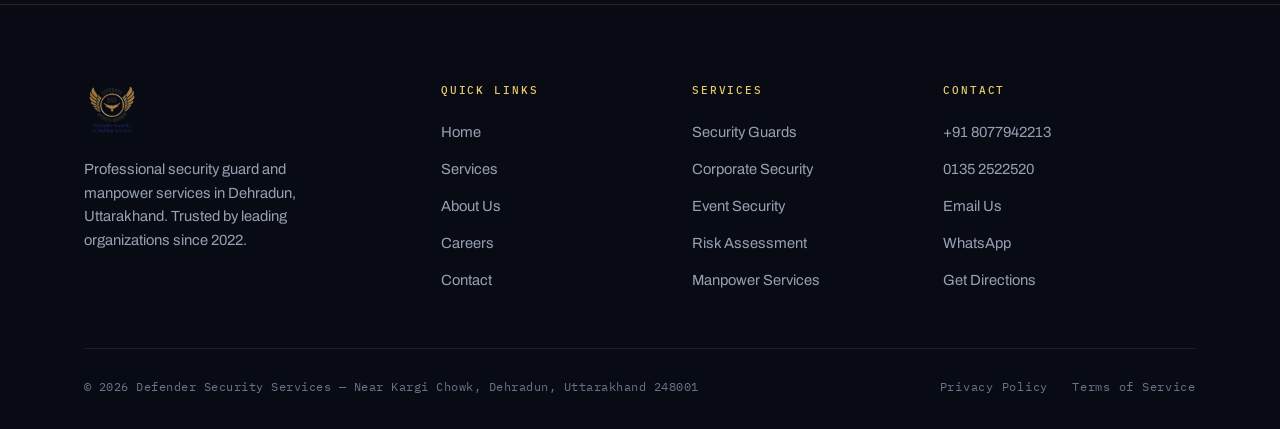
==== commit 898d7f48: "Extract shared CSS/JS into assets and refactor pages Move inline <style> and <script> blocks from al" ====
--- a/index.html
+++ b/index.html
@@ -1,4 +1,3 @@
-
 <!DOCTYPE html>
 <html lang="en">
 <head>
@@ -26,8 +25,9 @@
   <link rel="apple-touch-icon" href="assets/apple-touch-icon.png">
   <link rel="manifest" href="site.webmanifest">
   <meta name="theme-color" content="#0a0e1a">
-  <link rel="preload" as="image" href="assets/hero-home-natural.jpg" fetchpriority="high">
-  <link href="https://fonts.googleapis.com/css2?family=Bebas+Neue&amp;family=Barlow:wght@300;400;500;600;700&amp;family=Barlow+Condensed:wght@400;600;700&amp;display=swap" rel="stylesheet">
+  <link rel="preload" as="image" href="assets/hero-home-staff.jpg" fetchpriority="high">
+  <link href="https://fonts.googleapis.com/css2?family=Big+Shoulders+Display:wght@500;600;700;800;900&family=Archivo:wght@400;500;600;700&family=IBM+Plex+Mono:wght@400;500&display=swap" rel="stylesheet">
+  <link rel="stylesheet" href="assets/css/defender.css">
 
   <!-- LocalBusiness + FAQ structured data -->
   <script type="application/ld+json">
@@ -93,333 +93,12 @@
     ]
   }
   </script>
-  <style>
-    :root {
-      --navy:       #0a0e1a;
-      --navy-mid:   #111827;
-      --navy-light: #1c2537;
-      --gold:       #c9a84c;
-      --gold-light: #e8c96b;
-      --gold-pale:  #f5e6b0;
-      --white:      #f8f9fa;
-      --gray:       #c5ccd8;
-      --text-muted: #c5ccd8;
-      --border:     rgba(201,168,76,0.2);
-    }
-    *, *::before, *::after { box-sizing: border-box; margin: 0; padding: 0; }
-
-    body { font-family: 'Barlow', sans-serif; background: var(--navy); color: var(--white); overflow-x: hidden; }
-    .nav-hamburger { appearance: none; background: transparent; border: 0; padding: 0.5rem; }
-    .nav-hamburger:focus-visible { outline: 2px solid var(--gold-light); outline-offset: 4px; }
-
-    /* NAV */
-    /* Skip link */
-    .skip-link { position: absolute; left: -9999px; top: auto; width: 1px; height: 1px; overflow: hidden; }
-    .skip-link:focus { position: fixed; top: 0; left: 0; width: auto; height: auto; padding: 0.75rem 1.5rem; background: var(--gold); color: var(--navy); font-weight: 700; font-family: 'Barlow Condensed', sans-serif; font-size: 1rem; letter-spacing: 0.08em; text-transform: uppercase; text-decoration: none; z-index: 9999; }
-
-    nav {
-      position: fixed; top: 0; width: 100%; z-index: 100;
-      background: rgba(10,14,26,0.97); -webkit-backdrop-filter: blur(12px); backdrop-filter: blur(12px);
-      border-bottom: 1px solid var(--border);
-      padding: 0 2rem; display: flex; align-items: center;
-      justify-content: space-between; height: 70px;
-    }
-    .nav-logo { display: flex; align-items: center; justify-content: center; padding: 0.32rem 0.44rem; background: linear-gradient(180deg, rgba(248,249,250,0.14), rgba(201,168,76,0.08)); border: 1px solid rgba(201,168,76,0.18); border-radius: 4px; text-decoration: none; }
-    .nav-logo img { height: 48px; object-fit: contain; display: block; }
-    .nav-links { display: flex; align-items: center; gap: 2rem; list-style: none; }
-    .nav-links a { color: var(--gray); text-decoration: none; font-family: 'Barlow Condensed', sans-serif; font-size: 1rem; font-weight: 600; letter-spacing: 0.08em; text-transform: uppercase; transition: color 0.2s; }
-    .nav-links a:hover, .nav-links a.active { color: var(--gold); }
-    .nav-actions { display: flex; align-items: center; gap: 1rem; }
-    .nav-phone { color: var(--gold); font-weight: 600; text-decoration: none; font-family: 'Barlow Condensed', sans-serif; font-size: 0.95rem; }
-    .nav-phone:hover { color: var(--gold); }
-    .btn-contact { background: var(--gold); color: var(--navy); padding: 0.5rem 1.4rem; border-radius: 2px; font-family: 'Barlow Condensed', sans-serif; font-weight: 700; letter-spacing: 0.08em; text-transform: uppercase; text-decoration: none; font-size: 0.9rem; transition: background 0.2s; }
-    .btn-contact:hover { background: var(--gold-light); }
-    .nav-hamburger { display: none; cursor: pointer; flex-direction: column; gap: 5px; }
-    .nav-hamburger span { width: 26px; height: 2px; background: var(--gold); transition: all 0.3s; }
-    .mobile-menu { display: none; position: fixed; top: 70px; left: 0; right: 0; background: var(--navy-mid); border-bottom: 1px solid var(--border); padding: 1.5rem 2rem; z-index: 99; }
-    .mobile-menu.open { display: flex; flex-direction: column; gap: 1rem; }
-    .mobile-menu a { color: var(--gray); text-decoration: none; font-family: 'Barlow Condensed', sans-serif; font-size: 1.1rem; font-weight: 600; text-transform: uppercase; letter-spacing: 0.08em; }
-    .mobile-menu a:hover { color: var(--gold); }
-
-    /* HERO */
-    .hero { position: relative; height: 100vh; min-height: 640px; display: flex; align-items: center; overflow: hidden; }
-    .hero-bg { position: absolute; inset: 0; background-image: url('assets/hero-home-natural.jpg'); background-size: cover; background-position: center; background-repeat: no-repeat; filter: brightness(0.6); }
-    .hero-overlay { position: absolute; inset: 0; background: radial-gradient(ellipse at center, rgba(10,14,26,0.86) 0%, rgba(10,14,26,0.7) 34%, rgba(10,14,26,0.34) 64%, rgba(10,14,26,0.46) 100%); }
-    .hero-content { position: relative; z-index: 2; max-width: 780px; margin: 0 auto; padding: 0 2rem; padding-top: 70px; text-align: center; }
-    .hero-badge { display: inline-flex; align-items: center; gap: 0.5rem; border: 1px solid var(--gold); color: var(--gold); font-family: 'Barlow Condensed', sans-serif; font-size: 0.8rem; font-weight: 700; letter-spacing: 0.15em; text-transform: uppercase; padding: 0.3rem 0.9rem; margin-bottom: 1.5rem; }
-    .hero-badge::before { content: ''; width: 6px; height: 6px; background: var(--gold); border-radius: 50%; animation: pulse 2s infinite; }
-    @keyframes pulse { 0%,100%{opacity:1} 50%{opacity:0.3} }
-    .hero h1 { font-family: 'Bebas Neue', sans-serif; font-size: clamp(3.5rem, 9vw, 7.5rem); line-height: 0.95; letter-spacing: 0.02em; color: #fff; margin-bottom: 1.5rem; }
-    .hero h1 .gold { color: var(--gold); display: block; }
-    .hero p { font-size: 1.15rem; color: rgba(255,255,255,0.8); max-width: 620px; line-height: 1.7; margin: 0 auto 2.5rem; font-weight: 300; }
-    .hero-btns { display: flex; gap: 1rem; flex-wrap: wrap; justify-content: center; }
-    .btn-primary { background: var(--gold); color: var(--navy); padding: 0.85rem 2rem; font-family: 'Barlow Condensed', sans-serif; font-weight: 700; font-size: 1rem; letter-spacing: 0.1em; text-transform: uppercase; text-decoration: none; border-radius: 2px; transition: all 0.2s; display: inline-block; }
-    .btn-primary:hover { background: var(--gold-light); transform: translateY(-2px); }
-    .btn-secondary { border: 1px solid rgba(255,255,255,0.5); color: #fff; padding: 0.85rem 2rem; font-family: 'Barlow Condensed', sans-serif; font-weight: 600; font-size: 1rem; letter-spacing: 0.1em; text-transform: uppercase; text-decoration: none; border-radius: 2px; transition: all 0.2s; display: inline-block; }
-    .btn-secondary:hover { border-color: var(--gold); color: var(--gold); }
-    .hero-stats { position: absolute; bottom: 3rem; left: 0; right: 0; max-width: 1200px; margin: 0 auto; padding: 0 2rem; display: flex; gap: 3rem; z-index: 2; justify-content: center; }
-    .hero-stat { border-left: 2px solid var(--gold); padding-left: 1rem; }
-    .hero-stat .num { font-family: 'Bebas Neue', sans-serif; font-size: 2.4rem; color: var(--gold); line-height: 1; }
-    .hero-stat .label { font-size: 0.8rem; color: rgba(255,255,255,0.6); letter-spacing: 0.08em; text-transform: uppercase; margin-top: 0.2rem; }
-
-    /* SECTIONS */
-    section { padding: 6rem 2rem; }
-    .container { max-width: 1200px; margin: 0 auto; }
-    .section-label { font-family: 'Barlow Condensed', sans-serif; font-size: 0.8rem; font-weight: 700; letter-spacing: 0.2em; text-transform: uppercase; color: var(--gold); margin-bottom: 0.75rem; }
-    .section-title { font-family: 'Bebas Neue', sans-serif; font-size: clamp(2.5rem, 5vw, 4rem); line-height: 1; letter-spacing: 0.02em; margin-bottom: 1rem; }
-    .section-sub { color: var(--gray); font-size: 1.05rem; max-width: 560px; line-height: 1.7; font-weight: 300; }
-    .divider { width: 48px; height: 3px; background: var(--gold); margin: 1.5rem 0; }
-
-    /* MISSION */
-    .mission { background: var(--navy-mid); }
-    .mission-grid { display: grid; grid-template-columns: 1fr 1fr; gap: 5rem; align-items: center; }
-    .mission-img { position: relative; z-index: 1; width: min(100%, 520px); aspect-ratio: 16 / 10; justify-self: center; overflow: hidden; border-radius: 2px; }
-    .mission-img img { width: 100%; height: 100%; object-fit: cover; object-position: center 42%; position: relative; z-index: 1; display: block; }
-    .mission-img-frame { position: absolute; inset: -12px; border: 1px solid var(--border); border-radius: 2px; pointer-events: none; z-index: 0; }
-    .mission-badge { position: absolute; bottom: -1.5rem; right: -1.5rem; background: var(--gold); color: var(--navy); font-family: 'Bebas Neue', sans-serif; font-size: 1.1rem; padding: 1.2rem 1.5rem; letter-spacing: 0.05em; z-index: 2; text-align: center; line-height: 1.2; }
-    .mission-text p { color: var(--gray); line-height: 1.8; margin-bottom: 1.5rem; font-weight: 300; }
-    .mission-features { display: flex; flex-direction: column; gap: 1rem; margin-top: 2rem; }
-    .mission-feature { display: flex; align-items: flex-start; gap: 1rem; padding: 1rem 1.25rem; border: 1px solid var(--border); border-left: 3px solid var(--gold); background: rgba(201,168,76,0.04); }
-    .mission-feature .icon { font-size: 1.3rem; }
-    .mission-feature h4 { font-family: 'Barlow Condensed', sans-serif; font-weight: 600; letter-spacing: 0.05em; margin-bottom: 0.2rem; }
-    .mission-feature p { color: var(--gray); font-size: 0.9rem; margin: 0; }
-
-    /* SERVICES */
-    .services { background: var(--navy); }
-    .services-grid { display: grid; grid-template-columns: repeat(3, 1fr); gap: 1.5rem; margin-top: 3rem; }
-    .service-card { min-height: 350px; background: var(--navy-light); border: 1px solid var(--border); position: relative; overflow: hidden; isolation: isolate; display: flex; align-items: flex-end; color: inherit; text-decoration: none; transition: transform 0.3s, border-color 0.3s, box-shadow 0.3s; }
-    .service-card::before { content: ''; position: absolute; inset: 0; z-index: -2; background-image: linear-gradient(180deg, rgba(10,14,26,0.08) 0%, rgba(10,14,26,0.45) 38%, rgba(10,14,26,0.94) 100%), var(--service-image); background-size: cover; background-position: center; transform: scale(1.02); transition: transform 0.45s, filter 0.45s; }
-    .service-card::after { content: ''; position: absolute; inset: 0; z-index: -1; border-top: 3px solid var(--gold); background: radial-gradient(circle at 20% 0%, rgba(201,168,76,0.22), transparent 35%); opacity: 0.85; pointer-events: none; }
-    .service-card:hover { transform: translateY(-6px); border-color: var(--gold); box-shadow: 0 18px 42px rgba(0,0,0,0.28), 0 12px 32px rgba(201,168,76,0.12); }
-    .service-card:focus-visible { outline: 2px solid var(--gold-light); outline-offset: 4px; }
-    .service-card:hover::before { transform: scale(1.08); filter: saturate(1.08) brightness(1.04); }
-    .service-card-body { padding: 2rem; width: 100%; }
-    .service-kicker { display: inline-flex; align-items: center; gap: 0.5rem; color: var(--gold); font-family: 'Barlow Condensed', sans-serif; font-size: 0.72rem; font-weight: 700; letter-spacing: 0.16em; text-transform: uppercase; margin-bottom: 0.85rem; }
-    .service-kicker::before { content: ''; width: 20px; height: 2px; background: var(--gold); }
-    .service-card h3 { font-family: 'Barlow Condensed', sans-serif; font-weight: 700; font-size: 1.35rem; letter-spacing: 0.06em; text-transform: uppercase; margin-bottom: 0.75rem; color: var(--white); }
-    .service-card p { color: rgba(248,249,250,0.82); font-size: 0.95rem; line-height: 1.65; font-weight: 300; }
-    .service-card .service-arrow { display: inline-flex; margin-top: 1.15rem; color: var(--gold); font-family: 'Barlow Condensed', sans-serif; font-weight: 700; letter-spacing: 0.12em; text-transform: uppercase; font-size: 0.78rem; }
-
-    /* STATS */
-    .stats { background: var(--navy); }
-    .stats-grid { display: grid; grid-template-columns: repeat(4,1fr); }
-    .stat-block { padding: 3.5rem 2rem; text-align: center; border-right: 1px solid rgba(255,255,255,0.08); }
-    .stat-block:last-child { border-right: none; }
-    .stat-num { font-family: 'Bebas Neue', sans-serif; font-size: 4rem; color: var(--gold); line-height: 1; }
-    .stat-label { font-family: 'Barlow Condensed', sans-serif; font-weight: 700; font-size: 0.85rem; letter-spacing: 0.15em; text-transform: uppercase; color: rgba(255,255,255,0.5); margin-top: 0.5rem; }
-
-    /* CLIENTS */
-    .clients { background: var(--navy-mid); }
-    .clients-marquee-wrap { overflow: hidden; margin-top: 3rem; position: relative; }
-    .clients-marquee-wrap::before, .clients-marquee-wrap::after { content: ''; position: absolute; top: 0; bottom: 0; width: 120px; z-index: 2; }
-    .clients-marquee-wrap::before { left: 0; background: linear-gradient(90deg, var(--navy-mid), transparent); }
-    .clients-marquee-wrap::after  { right: 0; background: linear-gradient(270deg, var(--navy-mid), transparent); }
-    .clients-marquee { display: flex; gap: 1.5rem; animation: marquee 30s linear infinite; width: max-content; }
-    .clients-marquee:hover { animation-play-state: paused; }
-    @keyframes marquee { 0%{transform:translateX(0)} 100%{transform:translateX(-50%)} }
-    .client-item { flex-shrink: 0; width: 160px; height: 90px; border: 1px solid var(--border); background: var(--navy-light); display: flex; align-items: center; justify-content: center; padding: 0.75rem 1.25rem; transition: border-color 0.25s, box-shadow 0.25s; }
-    .client-item:hover { border-color: var(--gold); box-shadow: 0 4px 16px rgba(201,168,76,0.12); }
-    .client-item img { max-width: 100%; max-height: 100%; width: auto; height: auto; object-fit: contain; filter: grayscale(100%) opacity(0.55); transition: filter 0.3s; display: block; }
-    .client-item:hover img { filter: grayscale(0%) opacity(1); }
-
-    /* GALLERY */
-    .gallery { background: var(--navy); border-top: 1px solid rgba(201,168,76,0.08); }
-    .gallery-head { display: flex; align-items: flex-end; justify-content: space-between; gap: 2rem; margin-bottom: 2.5rem; }
-    .gallery-head .section-sub { max-width: 480px; }
-    .gallery-shell { display: grid; grid-template-columns: minmax(0, 1fr) 220px; gap: 1.25rem; align-items: stretch; }
-    .gallery-stage { position: relative; min-height: 420px; aspect-ratio: 16 / 9; background: var(--navy-mid); border: 1px solid var(--border); overflow: hidden; }
-    .gallery-stage::before { content: ''; position: absolute; inset: 0; background: radial-gradient(circle at 50% 50%, rgba(201,168,76,0.12), transparent 48%); pointer-events: none; }
-    .gallery-main-img { width: 100%; height: 100%; object-fit: contain; object-position: center; display: block; position: relative; z-index: 1; }
-    .gallery-control { position: absolute; top: 50%; transform: translateY(-50%); width: 44px; height: 44px; border: 1px solid rgba(255,255,255,0.28); background: rgba(10,14,26,0.74); color: #fff; font-size: 1.8rem; line-height: 1; z-index: 3; cursor: pointer; transition: border-color 0.2s, color 0.2s, background 0.2s; }
-    .gallery-control:hover { border-color: var(--gold); color: var(--gold); background: rgba(10,14,26,0.92); }
-    .gallery-prev { left: 1rem; }
-    .gallery-next { right: 1rem; }
-    .gallery-meta { position: absolute; left: 1rem; bottom: 1rem; z-index: 3; padding: 0.45rem 0.75rem; border: 1px solid rgba(255,255,255,0.18); background: rgba(10,14,26,0.78); color: rgba(255,255,255,0.78); font-family: 'Barlow Condensed', sans-serif; font-size: 0.82rem; font-weight: 700; letter-spacing: 0.12em; }
-    .gallery-thumbs { display: grid; grid-template-columns: 1fr; gap: 0.75rem; max-height: 420px; overflow-y: auto; padding-right: 0.25rem; }
-    .gallery-thumb { width: 100%; height: 78px; border: 1px solid var(--border); background: var(--navy-light); padding: 0; cursor: pointer; opacity: 0.62; overflow: hidden; transition: opacity 0.2s, border-color 0.2s, box-shadow 0.2s; }
-    .gallery-thumb:hover, .gallery-thumb.active { opacity: 1; border-color: var(--gold); box-shadow: 0 4px 16px rgba(201,168,76,0.14); }
-    .gallery-thumb img { width: 100%; height: 100%; object-fit: cover; display: block; }
-    .gallery-thumb:focus-visible, .gallery-control:focus-visible { outline: 2px solid var(--gold-light); outline-offset: 3px; }
-
-    @media (max-width: 900px) {
-      .gallery-head { display: block; }
-      .gallery-head .section-sub { margin-top: 1rem; }
-      .gallery-shell { grid-template-columns: 1fr; }
-      .gallery-stage { min-height: 360px; }
-      .gallery-thumbs { display: flex; max-height: none; overflow-x: auto; overflow-y: hidden; padding: 0 0 0.35rem; }
-      .gallery-thumb { flex: 0 0 96px; height: 70px; }
-    }
-
-    @media (max-width: 600px) {
-      .gallery-stage { min-height: 260px; aspect-ratio: 4 / 3; }
-      .gallery-control { width: 38px; height: 38px; font-size: 1.5rem; }
-      .gallery-prev { left: 0.75rem; }
-      .gallery-next { right: 0.75rem; }
-      .gallery-meta { left: 0.75rem; bottom: 0.75rem; font-size: 0.75rem; }
-    }
-
-    /* FAQ */
-    .faq { background: var(--navy); }
-    .faq-grid { display: grid; grid-template-columns: 1fr 1fr; gap: 5rem; align-items: start; }
-    .faq-list { display: flex; flex-direction: column; gap: 0; margin-top: 2.5rem; }
-    .faq-item { border-bottom: 1px solid var(--border); }
-    .faq-q { width: 100%; background: none; border: none; color: var(--white); font-family: 'Barlow', sans-serif; font-size: 1rem; font-weight: 600; text-align: left; padding: 1.2rem 0; cursor: pointer; display: flex; justify-content: space-between; align-items: center; gap: 1rem; }
-    .faq-q:hover { color: var(--gold); }
-    .faq-q .arrow { font-size: 1.2rem; color: var(--gold); transition: transform 0.3s; flex-shrink: 0; }
-    .faq-item.open .faq-q .arrow { transform: rotate(180deg); }
-    .faq-a { display: none; color: var(--gray); font-size: 0.95rem; line-height: 1.7; padding-bottom: 1.2rem; font-weight: 300; }
-    .faq-item.open .faq-a { display: block; }
-    .faq-cta { margin-top: 3rem; padding: 3rem; background: var(--navy-light); border: 1px solid var(--border); border-left: 4px solid var(--gold); }
-    .faq-cta h3 { font-family: 'Bebas Neue', sans-serif; font-size: 2rem; margin-bottom: 0.75rem; }
-    .faq-cta p { color: var(--gray); font-size: 0.95rem; line-height: 1.7; margin-bottom: 1.5rem; font-weight: 300; }
-    .btn-outline-dark { border: 1px solid rgba(248,249,250,0.35); color: var(--white); padding: 0.85rem 2rem; font-family: 'Barlow Condensed', sans-serif; font-weight: 600; font-size: 1rem; letter-spacing: 0.1em; text-transform: uppercase; text-decoration: none; border-radius: 2px; transition: all 0.2s; display: inline-block; }
-    .btn-outline-dark:hover { border-color: var(--gold); color: var(--gold); }
-
-    /* CONTACT BAND */
-    .contact-band { background: var(--navy-mid); border-top: 1px solid rgba(201,168,76,0.15); border-bottom: 1px solid rgba(201,168,76,0.15); padding: 5rem 2rem; }
-    .contact-band-inner { display: grid; grid-template-columns: 1fr 1fr; gap: 5rem; align-items: center; }
-    .contact-band h2 { font-family: 'Bebas Neue', sans-serif; font-size: clamp(2.5rem,4vw,3.5rem); margin-bottom: 1rem; color: #fff; }
-    .contact-band p { color: rgba(255,255,255,0.6); line-height: 1.7; margin-bottom: 2rem; font-weight: 300; }
-    .contact-info-blocks { display: flex; flex-direction: column; gap: 1.5rem; }
-    .contact-block { display: flex; gap: 1rem; align-items: flex-start; }
-    .contact-block-icon { width: 42px; height: 42px; flex-shrink: 0; background: rgba(201,168,76,0.12); border: 1px solid rgba(201,168,76,0.3); display: flex; align-items: center; justify-content: center; font-size: 1.1rem; }
-    .contact-block-text h4 { font-family: 'Barlow Condensed', sans-serif; font-weight: 700; letter-spacing: 0.06em; text-transform: uppercase; font-size: 0.82rem; color: var(--gold); margin-bottom: 0.2rem; }
-    .contact-block-text a, .contact-block-text p { color: rgba(255,255,255,0.75); text-decoration: none; font-size: 0.95rem; font-weight: 300; }
-    .contact-block-text a:hover { color: var(--gold); }
-
-    /* FOOTER */
-    footer { background: var(--navy); border-top: 1px solid rgba(255,255,255,0.07); padding: 4rem 2rem 2rem; }
-    .footer-grid { display: grid; grid-template-columns: 2fr 1fr 1fr 1fr; gap: 3rem; margin-bottom: 3rem; }
-    .footer-brand img { height: 44px; object-fit: contain; margin-bottom: 1rem; }
-    .footer-brand p { color: rgba(255,255,255,0.72); font-size: 0.9rem; line-height: 1.7; max-width: 280px; font-weight: 300; }
-    .footer-col h4 { font-family: 'Barlow Condensed', sans-serif; font-weight: 700; font-size: 0.8rem; letter-spacing: 0.18em; text-transform: uppercase; color: var(--gold); margin-bottom: 1.2rem; }
-    .footer-col ul { list-style: none; display: flex; flex-direction: column; gap: 0.6rem; }
-    .footer-col ul li a { color: rgba(255,255,255,0.72); text-decoration: none; font-size: 0.9rem; transition: color 0.2s; font-weight: 300; }
-    .footer-col ul li a:hover { color: var(--gold); }
-    .footer-bottom { border-top: 1px solid rgba(255,255,255,0.07); padding-top: 2rem; display: flex; justify-content: space-between; align-items: center; flex-wrap: wrap; gap: 1rem; }
-    .footer-bottom p { color: rgba(255,255,255,0.65); font-size: 0.85rem; font-weight: 300; }
-    .footer-legal { display: flex; gap: 1.5rem; }
-    .footer-legal a { color: rgba(255,255,255,0.65); text-decoration: none; font-size: 0.85rem; transition: color 0.2s; }
-    .footer-legal a:hover { color: var(--gold); }
-
-    /* WA FLOAT */
-    .wa-float { position: fixed; bottom: 2rem; right: 2rem; z-index: 999; background: #25D366; color: #fff; width: 56px; height: 56px; border-radius: 50%; display: flex; align-items: center; justify-content: center; font-size: 1.6rem; box-shadow: 0 4px 20px rgba(37,211,102,0.4); text-decoration: none; transition: transform 0.2s; }
-    .wa-float:hover { transform: scale(1.1); }
-
-    /* ANIMATIONS */
-    .fade-up { opacity: 0; transform: translateY(28px); transition: opacity 0.7s ease, transform 0.7s ease; }
-    .fade-up.visible { opacity: 1; transform: translateY(0); }
-
-    /* RESPONSIVE */
-    /* ── TABLET ── */
-    @media (max-width: 900px) {
-      nav { padding: 0 1.25rem; }
-      .nav-links, .nav-actions { display: none; }
-      .nav-hamburger { display: flex; }
-      .mission-grid, .faq-grid, .contact-band-inner { grid-template-columns: 1fr; gap: 2.5rem; }
-      .mission-img { width: min(100%, 640px); }
-      .services-grid { grid-template-columns: 1fr 1fr; }
-      .stats-grid { grid-template-columns: 1fr 1fr; }
-      .footer-grid { grid-template-columns: 1fr 1fr; }
-      section { padding: 4rem 1.5rem; }
-      .contact-band { padding: 4rem 1.5rem; }
-    }
-
-    /* ── MOBILE ── */
-    @media (max-width: 600px) {
-      /* Nav */
-      nav { padding: 0 1rem; height: 70px; }
-      nav.scrolled { height: 60px; }
-      .nav-logo img { height: 52px; }
-      nav.scrolled .nav-logo img { height: 42px; }
-      .mobile-menu { top: 70px; }
-
-      /* Hero — fix the absolute-stats overlap */
-      .hero { height: auto; min-height: 100svh; padding-bottom: 2.5rem; display: flex; flex-direction: column; justify-content: flex-end; }
-      .hero-content { padding: 100px 1.25rem 0; }
-      .hero-badge { font-size: 0.7rem; letter-spacing: 0.1em; padding: 0.3rem 0.75rem; }
-      .hero h1 { font-size: clamp(2.8rem, 13vw, 4.5rem); margin-bottom: 1rem; }
-      .hero p { font-size: 1rem; margin-bottom: 1.75rem; }
-      .hero-btns { flex-direction: column; gap: 0.75rem; }
-      .btn-primary, .btn-secondary { width: 100%; text-align: center; padding: 0.9rem 1.5rem; }
-
-      /* Hero stats: pull out of absolute, flow below buttons */
-      .hero-stats {
-        position: static;
-        padding: 0 1.25rem;
-        margin-top: 2rem;
-        display: grid;
-        grid-template-columns: 1fr 1fr;
-        gap: 1rem;
-        max-width: 100%;
-      }
-      .hero-stat { border-left: 2px solid var(--gold); padding-left: 0.75rem; }
-      .hero-stat .num { font-size: 1.9rem; }
-      .hero-stat .label { font-size: 0.72rem; }
-
-      /* Sections */
-      section { padding: 3rem 1.25rem; }
-      .contact-band { padding: 3rem 1.25rem; }
-      .container { padding: 0; }
-      .section-title { font-size: clamp(2rem, 9vw, 3rem); }
-
-      /* Mission */
-      .mission-grid { gap: 2rem; }
-      .mission-img { width: 100%; }
-      .mission-badge { bottom: -1rem; right: -0.75rem; font-size: 0.9rem; padding: 0.9rem 1.1rem; }
-      .mission-img-frame { display: none; }
-      .mission-features { gap: 0.75rem; }
-
-      /* Services */
-      .services-grid { grid-template-columns: 1fr; gap: 1rem; }
-      .service-card { padding: 1.75rem 1.25rem; }
-
-      /* Stats */
-      .stats-grid { grid-template-columns: 1fr 1fr; }
-      .stat-block { padding: 2.5rem 1rem; }
-      .stat-num { font-size: 2.8rem; }
-
-      /* Clients marquee */
-      .client-item { width: 130px; height: 75px; }
-
-      /* FAQ */
-      .faq-grid { gap: 2rem; }
-      .faq-cta { padding: 1.75rem; }
-      .faq-cta h3 { font-size: 1.6rem; }
-
-      /* Contact band */
-      .contact-band-inner { gap: 2rem; }
-      .contact-band h2 { font-size: clamp(1.8rem, 7vw, 2.8rem); }
-
-      /* Footer */
-      .footer-grid { grid-template-columns: 1fr; gap: 2rem; }
-      footer { padding: 3rem 1.25rem 2rem; }
-      .footer-bottom { flex-direction: column; align-items: flex-start; gap: 0.75rem; }
-      .footer-legal { gap: 1rem; }
-
-      /* WhatsApp float */
-      .wa-float { bottom: 1.25rem; right: 1.25rem; width: 50px; height: 50px; font-size: 1.4rem; }
-    }
-
-    /* ── SMALL PHONES ── */
-    @media (max-width: 380px) {
-      .hero h1 { font-size: clamp(2.4rem, 11vw, 3rem); }
-      .hero-badge { font-size: 0.65rem; }
-      .stat-num { font-size: 2.4rem; }
-    }
-    @media (prefers-reduced-motion: reduce) {
-      *, *::before, *::after { animation-duration: 0.01ms !important; animation-iteration-count: 1 !important; scroll-behavior: auto !important; transition-duration: 0.01ms !important; }
-      .clients-marquee { animation: none !important; }
-      .fade-up { opacity: 1 !important; transform: none !important; }
-    }
-  </style>
-  <link rel="stylesheet" href="assets/mobile-fixes.css">
 </head>
 <body>
 <a href="#main-content" class="skip-link">Skip to main content</a>
 
 <!-- NAV -->
-<nav>
+<nav id="siteNav">
   <a href="index.html" class="nav-logo">
     <img src="assets/logo-160.png" width="160" height="160" alt="Defender Security Services Logo">
     <span class="brand-wordmark"><strong>Defender</strong><span>Security &amp; Staffing</span></span>
@@ -427,12 +106,12 @@
   <ul class="nav-links">
     <li><a href="index.html" class="active">Home</a></li>
     <li><a href="services.html">Services</a></li>
-    <li><a href="about.html">About Us</a></li>
+    <li><a href="about.html">About</a></li>
     <li><a href="jobs.html">Jobs</a></li>
     <li><a href="contact.html">Contact</a></li>
   </ul>
   <div class="nav-actions">
-    <a href="tel:+918077942213" class="nav-phone">📞 +91 8077942213</a>
+    <a href="tel:+918077942213" class="nav-phone"><span class="dot"></span>+91 8077942213</a>
     <a href="contact.html" class="btn-contact">Get a Quote</a>
   </div>
   <button type="button" class="nav-hamburger" aria-label="Toggle navigation menu" aria-controls="mobileMenu" aria-expanded="false">
@@ -442,57 +121,64 @@
 <div class="mobile-menu" id="mobileMenu">
   <a href="index.html">Home</a>
   <a href="services.html">Services</a>
-  <a href="about.html">About Us</a>
+  <a href="about.html">About</a>
   <a href="jobs.html">Jobs</a>
   <a href="contact.html">Contact</a>
-  <a href="tel:+918077942213" style="color:var(--gold)">📞 +91 8077942213</a>
+  <a href="tel:+918077942213">📞 +91 8077942213</a>
 </div>
 
 <main id="main-content">
 <!-- HERO -->
 <section class="hero">
-  <div class="hero-bg"></div>
-  <div class="hero-overlay"></div>
-  <div class="hero-content fade-up visible">
-    <div class="hero-badge">Certified &amp; Licensed Security Services</div>
-    <h1>Unleash<br><span class="gold">Your Safety.</span></h1>
-    <p>Professional security guard services, manpower solutions, and risk assessment for businesses across Uttarakhand. Your peace of mind is our mission.</p>
-    <div class="hero-btns">
-      <a href="contact.html" class="btn-primary">Get Free Assessment</a>
-      <a href="services.html" class="btn-secondary">Our Services</a>
-    </div>
-  </div>
-  <div class="hero-stats">
-    <div class="hero-stat"><div class="num">50+</div><div class="label">Manpower / Guards Deployed</div></div>
-    <div class="hero-stat"><div class="num">4+</div><div class="label">Years Experience</div></div>
-    <div class="hero-stat"><div class="num">20+</div><div class="label">Clients</div></div>
-    <div class="hero-stat"><div class="num">24/7</div><div class="label">Operations</div></div>
+  <div class="hero-media"><img src="assets/hero-home-staff.jpg" width="1672" height="941" alt="Defender Security personnel on deployment in Dehradun" fetchpriority="high"></div>
+  <div class="hero-frame"><span></span><span></span><span></span><span></span></div>
+  <div class="hero-inner">
+    <p class="eyebrow is-light" data-load="1">Certified &amp; Licensed · PSARA</p>
+    <h1 data-load="2">Unleash<span class="accent">Your Safety.</span></h1>
+    <p class="lede hero-lede" data-load="3">Professional security guard services, manpower solutions, and risk assessment for businesses across Uttarakhand. Your peace of mind is our mission.</p>
+    <div class="hero-cta" data-load="4">
+      <a href="contact.html" class="btn">Get Free Assessment <span class="arr">→</span></a>
+      <a href="services.html" class="btn btn--ghost-light">Our Services</a>
+    </div>
+    <div class="hero-stats" data-load="6">
+      <div class="hero-stat"><div class="num" data-count="50" data-suffix="+">50+</div><div class="label">Guards Deployed</div></div>
+      <div class="hero-stat"><div class="num" data-count="4" data-suffix="+">4+</div><div class="label">Years Experience</div></div>
+      <div class="hero-stat"><div class="num" data-count="20" data-suffix="+">20+</div><div class="label">Clients Protected</div></div>
+      <div class="hero-stat"><div class="num">24/7</div><div class="label">Operations</div></div>
+    </div>
   </div>
 </section>
 
 <!-- MISSION -->
-<section class="mission">
-  <div class="container">
-    <div class="mission-grid">
-      <div class="mission-img fade-up">
-        <div class="mission-img-frame"></div>
-        <img src="assets/hero-about-staff.jpg" width="1672" height="941" alt="Illustration of Defender Security guards and manpower staff at a client facility">
-        <div class="mission-badge">EST.<br>2022</div>
-      </div>
-      <div class="mission-text fade-up">
-        <div class="section-label">Our Mission</div>
-        <h2 class="section-title">Your Safety Is Our Priority</h2>
-        <div class="divider"></div>
-        <p>At Defender Security &amp; Manpower Services, we provide a variety of services to suit your unique requirements. Our dedication to excellence is at the heart of each service.</p>
-        <p>Our mission is to help our customers feel safe and secure — whether you're a corporate firm, hospital, school, or government body in Uttarakhand.</p>
-        <div class="mission-features">
-          <div class="mission-feature"><span class="icon">🛡️</span><div><h4>PSARA Licensed</h4><p>Fully licensed under the Private Security Agencies Regulation Act.</p></div></div>
-          <div class="mission-feature"><span class="icon">🎓</span><div><h4>Trained Personnel</h4><p>Every guard undergoes rigorous professional training &amp; background verification.</p></div></div>
-          <div class="mission-feature"><span class="icon">⏱️</span><div><h4>24/7 Operations</h4><p>Round-the-clock security and immediate incident response, every day of the year.</p></div></div>
+<section class="section">
+  <div class="container">
+    <div class="split">
+      <div class="media-frame reveal">
+        <img src="assets/hero-about-staff.jpg" width="1672" height="941" alt="Defender Security guards and manpower staff at a client facility">
+        <div class="stamp"><small>EST.</small>2022</div>
+      </div>
+      <div class="reveal">
+        <p class="eyebrow">Our Mission</p>
+        <h2>Your Safety<br>Is Our Priority</h2>
+        <p class="lede" style="margin-top:1.25rem;">At Defender Security &amp; Manpower Services, we deliver protection tailored to your exact requirements — a dedication to excellence at the heart of every service.</p>
+        <p style="margin-top:1rem;color:var(--muted);">Our mission is to help customers feel safe and secure — whether you're a corporate firm, hospital, school, or government body in Uttarakhand.</p>
+        <div class="feature-list">
+          <div class="feature">
+            <span class="f-no">01</span>
+            <div><h4>PSARA Licensed</h4><p>Fully licensed under the Private Security Agencies Regulation Act.</p></div>
+          </div>
+          <div class="feature">
+            <span class="f-no">02</span>
+            <div><h4>Trained Personnel</h4><p>Every guard undergoes rigorous professional training &amp; background verification.</p></div>
+          </div>
+          <div class="feature">
+            <span class="f-no">03</span>
+            <div><h4>24/7 Operations</h4><p>Round-the-clock security and immediate incident response, every day of the year.</p></div>
+          </div>
         </div>
-        <div style="margin-top:2.5rem;display:flex;gap:1rem;flex-wrap:wrap;">
-          <a href="about.html" class="btn-primary">About Us</a>
-          <a href="contact.html" class="btn-outline-dark">Get a Quote</a>
+        <div class="btn-row">
+          <a href="about.html" class="btn">About Us <span class="arr">→</span></a>
+          <a href="contact.html" class="btn btn--ghost">Get a Quote</a>
         </div>
       </div>
     </div>
@@ -500,50 +186,66 @@
 </section>
 
 <!-- SERVICES -->
-<section class="services">
-  <div class="container">
-    <div class="fade-up" style="text-align:center;">
-      <div class="section-label">What We Offer</div>
-      <h2 class="section-title">Our Security Services</h2>
-      <div class="divider" style="margin:1rem auto;"></div>
-      <p class="section-sub" style="margin:0 auto;text-align:center;">Comprehensive security and manpower solutions tailored for businesses, institutions, and events across Uttarakhand.</p>
-    </div>
-    <div class="services-grid">
-      <a class="service-card fade-up" href="services.html#security-guards" style="--service-image:url('assets/service-card-security.jpg')"><div class="service-card-body"><span class="service-kicker">Protection</span><h3>Security Guards</h3><p>Uniformed, trained, and background-verified guards for premises, commercial, and residential deployments.</p><span class="service-arrow">View Service</span></div></a>
-      <a class="service-card fade-up" href="services.html#corporate-security" style="--service-image:url('assets/service-card-corporate.jpg')"><div class="service-card-body"><span class="service-kicker">Access Control</span><h3>Corporate Security</h3><p>Dedicated security management for corporate offices, IT parks, banks, and commercial establishments.</p><span class="service-arrow">View Service</span></div></a>
-      <a class="service-card fade-up" href="services.html#event-security" style="--service-image:url('assets/service-card-event.jpg')"><div class="service-card-body"><span class="service-kicker">Crowd Safety</span><h3>Event Security</h3><p>Crowd management, VIP protection, and access control for conferences, public events, and ceremonies.</p><span class="service-arrow">View Service</span></div></a>
-      <a class="service-card fade-up" href="services.html#risk-assessment" style="--service-image:url('assets/service-card-risk.jpg')"><div class="service-card-body"><span class="service-kicker">Planning</span><h3>Risk Assessment</h3><p>Thorough on-site evaluation and customized security plans tailored to your premises and threat profile.</p><span class="service-arrow">View Service</span></div></a>
-      <a class="service-card fade-up" href="services.html#emergency-response" style="--service-image:url('assets/service-card-emergency.jpg')"><div class="service-card-body"><span class="service-kicker">Rapid Action</span><h3>Emergency Response</h3><p>Rapid response protocols and trained personnel for immediate action in critical situations and emergencies.</p><span class="service-arrow">View Service</span></div></a>
-      <a class="service-card fade-up" href="services.html#manpower-services" style="--service-image:url('assets/service-card-manpower.jpg')"><div class="service-card-body"><span class="service-kicker">Staffing</span><h3>Manpower Services</h3><p>Skilled manpower solutions for housekeeping, facility management, hospitality, and industrial operations.</p><span class="service-arrow">View Service</span></div></a>
-    </div>
-    <div style="text-align:center;margin-top:3rem;"><a href="services.html" class="btn-primary">View All Services</a></div>
+<section class="section band--alt">
+  <div class="container">
+    <div class="section-head is-center reveal">
+      <p class="eyebrow is-center">What We Offer</p>
+      <h2>Our Security Services</h2>
+      <p class="lede">Comprehensive security and manpower solutions tailored for businesses, institutions, and events across Uttarakhand.</p>
+    </div>
+    <div class="cards-grid reveal">
+      <a class="service-card" href="services.html#security-guards">
+        <div class="service-card-media"><span class="service-no">01</span><span class="img" style="background-image:url('assets/service-card-security.jpg')"></span></div>
+        <div class="service-card-body"><span class="service-kicker">Protection</span><h3>Security Guards</h3><p>Uniformed, trained, and background-verified guards for premises, commercial, and residential deployments.</p><span class="service-arrow">View Service</span></div>
+      </a>
+      <a class="service-card" href="services.html#corporate-security">
+        <div class="service-card-media"><span class="service-no">02</span><span class="img" style="background-image:url('assets/service-card-corporate.jpg')"></span></div>
+        <div class="service-card-body"><span class="service-kicker">Access Control</span><h3>Corporate Security</h3><p>Dedicated security management for corporate offices, IT parks, banks, and commercial establishments.</p><span class="service-arrow">View Service</span></div>
+      </a>
+      <a class="service-card" href="services.html#event-security">
+        <div class="service-card-media"><span class="service-no">03</span><span class="img" style="background-image:url('assets/service-card-event.jpg')"></span></div>
+        <div class="service-card-body"><span class="service-kicker">Crowd Safety</span><h3>Event Security</h3><p>Crowd management, VIP protection, and access control for conferences, public events, and ceremonies.</p><span class="service-arrow">View Service</span></div>
+      </a>
+      <a class="service-card" href="services.html#risk-assessment">
+        <div class="service-card-media"><span class="service-no">04</span><span class="img" style="background-image:url('assets/service-card-risk.jpg')"></span></div>
+        <div class="service-card-body"><span class="service-kicker">Planning</span><h3>Risk Assessment</h3><p>Thorough on-site evaluation and customized security plans tailored to your premises and threat profile.</p><span class="service-arrow">View Service</span></div>
+      </a>
+      <a class="service-card" href="services.html#emergency-response">
+        <div class="service-card-media"><span class="service-no">05</span><span class="img" style="background-image:url('assets/service-card-emergency.jpg')"></span></div>
+        <div class="service-card-body"><span class="service-kicker">Rapid Action</span><h3>Emergency Response</h3><p>Rapid response protocols and trained personnel for immediate action in critical situations and emergencies.</p><span class="service-arrow">View Service</span></div>
+      </a>
+      <a class="service-card" href="services.html#manpower-services">
+        <div class="service-card-media"><span class="service-no">06</span><span class="img" style="background-image:url('assets/service-card-manpower.jpg')"></span></div>
+        <div class="service-card-body"><span class="service-kicker">Staffing</span><h3>Manpower Services</h3><p>Skilled manpower solutions for housekeeping, facility management, hospitality, and industrial operations.</p><span class="service-arrow">View Service</span></div>
+      </a>
+    </div>
+    <div style="text-align:center;margin-top:3rem;" class="reveal"><a href="services.html" class="btn">View All Services <span class="arr">→</span></a></div>
   </div>
 </section>
 
 <!-- STATS -->
-<div class="stats">
+<section class="section--tight stats-band">
   <div class="container">
     <div class="stats-grid">
-      <div class="stat-block"><div class="stat-num">50+</div><div class="stat-label">Manpower / Guards Deployed</div></div>
-      <div class="stat-block"><div class="stat-num">20+</div><div class="stat-label">Clients</div></div>
-      <div class="stat-block"><div class="stat-num">4+</div><div class="stat-label">Years of Service</div></div>
+      <div class="stat-block"><div class="stat-num" data-count="50" data-suffix="+">50<span class="plus">+</span></div><div class="stat-label">Guards Deployed</div></div>
+      <div class="stat-block"><div class="stat-num" data-count="20" data-suffix="+">20<span class="plus">+</span></div><div class="stat-label">Clients</div></div>
+      <div class="stat-block"><div class="stat-num" data-count="4" data-suffix="+">4<span class="plus">+</span></div><div class="stat-label">Years of Service</div></div>
       <div class="stat-block"><div class="stat-num">24/7</div><div class="stat-label">Operations Center</div></div>
     </div>
   </div>
-</div>
+</section>
 
 <!-- CLIENTS -->
-<section class="clients">
-  <div class="container">
-    <div class="fade-up" style="text-align:center;">
-      <div class="section-label">Trusted By</div>
-      <h2 class="section-title">Our Valued Clients</h2>
-      <div class="divider" style="margin:1rem auto;"></div>
-      <p class="section-sub" style="margin:0 auto;text-align:center;">Trusted by leading organizations across Uttarakhand and beyond to safeguard their operations.</p>
-    </div>
-  </div>
-  <div class="clients-marquee-wrap">
-    <div class="clients-marquee">
+<section class="section clients">
+  <div class="container">
+    <div class="section-head is-center reveal">
+      <p class="eyebrow is-center">Trusted By</p>
+      <h2>Our Valued Clients</h2>
+      <p class="lede">Trusted by leading organizations across Uttarakhand and beyond to safeguard their operations.</p>
+    </div>
+  </div>
+  <div class="marquee-wrap reveal">
+    <div class="marquee">
       <div class="client-item"><img src="assets/clients/client-1.png" width="512" height="318" alt="Dr Ahuja's Pathology and Imaging Centre" loading="lazy"></div>
       <div class="client-item"><img src="assets/clients/client-2.png" width="512" height="152" alt="Institute of Technology and Management" loading="lazy"></div>
       <div class="client-item"><img src="assets/clients/client-3.png" width="376" height="376" alt="Aksh" loading="lazy"></div>
@@ -556,33 +258,32 @@
       <div class="client-item"><img src="assets/clients/client-10.jpeg" width="512" height="142" alt="Swami Rama Himalayan University" loading="lazy"></div>
       <div class="client-item"><img src="assets/clients/client-11.jpeg" width="512" height="132" alt="Prerna Clinic" loading="lazy"></div>
       <!-- Duplicate set for seamless infinite scroll -->
-      <div class="client-item"><img src="assets/clients/client-1.png" width="512" height="318" alt="Dr Ahuja's Pathology and Imaging Centre" loading="lazy"></div>
-      <div class="client-item"><img src="assets/clients/client-2.png" width="512" height="152" alt="Institute of Technology and Management" loading="lazy"></div>
-      <div class="client-item"><img src="assets/clients/client-3.png" width="376" height="376" alt="Aksh" loading="lazy"></div>
-      <div class="client-item"><img src="assets/clients/client-4.png" width="512" height="134" alt="Semwal Diagnostics" loading="lazy"></div>
-      <div class="client-item"><img src="assets/clients/client-5.png" width="212" height="212" alt="City Land Travels" loading="lazy"></div>
-      <div class="client-item"><img src="assets/clients/client-6.png" width="512" height="284" alt="The Forest Residency" loading="lazy"></div>
-      <div class="client-item"><img src="assets/clients/client-7.png" width="512" height="130" alt="Power Life Care Super Speciality Hospital" loading="lazy"></div>
-      <div class="client-item"><img src="assets/clients/client-8.png" width="490" height="212" alt="Grace Inn" loading="lazy"></div>
-      <div class="client-item"><img src="assets/clients/client-9.png" width="994" height="994" alt="Virendra and Co." loading="lazy"></div>
-      <div class="client-item"><img src="assets/clients/client-10.jpeg" width="512" height="142" alt="Swami Rama Himalayan University" loading="lazy"></div>
-      <div class="client-item"><img src="assets/clients/client-11.jpeg" width="512" height="132" alt="Prerna Clinic" loading="lazy"></div>
+      <div class="client-item"><img src="assets/clients/client-1.png" width="512" height="318" alt="" aria-hidden="true" loading="lazy"></div>
+      <div class="client-item"><img src="assets/clients/client-2.png" width="512" height="152" alt="" aria-hidden="true" loading="lazy"></div>
+      <div class="client-item"><img src="assets/clients/client-3.png" width="376" height="376" alt="" aria-hidden="true" loading="lazy"></div>
+      <div class="client-item"><img src="assets/clients/client-4.png" width="512" height="134" alt="" aria-hidden="true" loading="lazy"></div>
+      <div class="client-item"><img src="assets/clients/client-5.png" width="212" height="212" alt="" aria-hidden="true" loading="lazy"></div>
+      <div class="client-item"><img src="assets/clients/client-6.png" width="512" height="284" alt="" aria-hidden="true" loading="lazy"></div>
+      <div class="client-item"><img src="assets/clients/client-7.png" width="512" height="130" alt="" aria-hidden="true" loading="lazy"></div>
+      <div class="client-item"><img src="assets/clients/client-8.png" width="490" height="212" alt="" aria-hidden="true" loading="lazy"></div>
+      <div class="client-item"><img src="assets/clients/client-9.png" width="994" height="994" alt="" aria-hidden="true" loading="lazy"></div>
+      <div class="client-item"><img src="assets/clients/client-10.jpeg" width="512" height="142" alt="" aria-hidden="true" loading="lazy"></div>
+      <div class="client-item"><img src="assets/clients/client-11.jpeg" width="512" height="132" alt="" aria-hidden="true" loading="lazy"></div>
     </div>
   </div>
 </section>
 
 <!-- GALLERY -->
-<section class="gallery">
-  <div class="container">
-    <div class="gallery-head fade-up">
+<section class="section band--alt">
+  <div class="container">
+    <div class="gallery-head reveal">
       <div>
-        <div class="section-label">Field Gallery</div>
-        <h2 class="section-title">The Ultimate Manpower Gallery</h2>
-        <div class="divider"></div>
-      </div>
-      <p class="section-sub">Real deployments, trained personnel, and manpower teams from Defender Security &amp; Manpower Services.</p>
-    </div>
-    <div class="gallery-shell fade-up" id="fieldGallery" aria-label="Defender Security gallery">
+        <p class="eyebrow">Field Gallery</p>
+        <h2 style="margin-top:1rem;">In The Field</h2>
+      </div>
+      <p class="lede">Real deployments, trained personnel, and manpower teams from Defender Security &amp; Manpower Services.</p>
+    </div>
+    <div class="gallery-shell reveal" id="fieldGallery" aria-label="Defender Security gallery">
       <div class="gallery-stage">
         <img id="galleryMainImg" class="gallery-main-img" src="assets/gallery/gallery-01.jpeg" width="2560" height="1920" alt="Defender Security field deployment 1">
         <button type="button" class="gallery-control gallery-prev" data-gallery-step="-1" aria-label="Previous gallery image">&lsaquo;</button>
@@ -612,53 +313,50 @@
 </section>
 
 <!-- FAQ -->
-<section class="faq">
+<section class="section">
   <div class="container">
     <div class="faq-grid">
-      <div class="fade-up">
-        <div class="section-label">Common Questions</div>
-        <h2 class="section-title">Frequently Asked Questions</h2>
-        <div class="divider"></div>
+      <div class="reveal">
+        <p class="eyebrow">Common Questions</p>
+        <h2 style="margin-top:1rem;">Frequently<br>Asked Questions</h2>
         <div class="faq-list">
           <div class="faq-item open">
             <button type="button" class="faq-q">What security services do you offer?<span class="arrow">▼</span></button>
-            <div class="faq-a">We offer security guard services, corporate protection, event security, emergency response, risk assessment, and manpower services — all tailored to your specific operational needs.</div>
+            <div class="faq-a"><div class="faq-a-inner">We offer security guard services, corporate protection, event security, emergency response, risk assessment, and manpower services — all tailored to your specific operational needs.</div></div>
           </div>
           <div class="faq-item">
             <button type="button" class="faq-q">Are your security guards trained and licensed?<span class="arrow">▼</span></button>
-            <div class="faq-a">Yes. All our security personnel undergo rigorous background verification, professional training, and are licensed under PSARA (Private Security Agencies Regulation Act) guidelines.</div>
+            <div class="faq-a"><div class="faq-a-inner">Yes. All our security personnel undergo rigorous background verification, professional training, and are licensed under PSARA (Private Security Agencies Regulation Act) guidelines.</div></div>
           </div>
           <div class="faq-item">
             <button type="button" class="faq-q">Do you offer 24/7 security services?<span class="arrow">▼</span></button>
-            <div class="faq-a">Absolutely. Our operations center is active 24 hours a day, 7 days a week, ensuring uninterrupted protection and immediate incident response at all times.</div>
+            <div class="faq-a"><div class="faq-a-inner">Absolutely. Our operations center is active 24 hours a day, 7 days a week, ensuring uninterrupted protection and immediate incident response at all times.</div></div>
           </div>
           <div class="faq-item">
             <button type="button" class="faq-q">How do I get a free security assessment?<span class="arrow">▼</span></button>
-            <div class="faq-a">Simply contact us via phone, email, or WhatsApp. Our team will schedule a site visit to assess your requirements and provide a customized security proposal at no cost.</div>
+            <div class="faq-a"><div class="faq-a-inner">Simply contact us via phone, email, or WhatsApp. Our team will schedule a site visit to assess your requirements and provide a customized security proposal at no cost.</div></div>
           </div>
           <div class="faq-item">
             <button type="button" class="faq-q">Which areas do you serve?<span class="arrow">▼</span></button>
-            <div class="faq-a">We primarily serve Dehradun, Haridwar, Rishikesh, Mussoorie, and surrounding areas of Uttarakhand. Contact us for outstation deployments.</div>
+            <div class="faq-a"><div class="faq-a-inner">We primarily serve Dehradun, Haridwar, Rishikesh, Mussoorie, and surrounding areas of Uttarakhand. Contact us for outstation deployments.</div></div>
           </div>
         </div>
       </div>
-      <div class="fade-up">
-        <div class="faq-cta">
-          <h3>20+ Clients Trust Defender Security</h3>
+      <div class="reveal">
+        <div class="faq-aside">
+          <p class="eyebrow is-light">Why Defender</p>
+          <h3 style="margin-top:1rem;">20+ Clients Trust Defender Security</h3>
           <p>Join leading organizations that rely on Defender Security Services to protect their premises, assets, and people every single day.</p>
           <div style="display:flex;gap:1rem;flex-wrap:wrap;">
-            <a href="contact.html" class="btn-primary">Contact Us</a>
-            <a href="tel:+918077942213" class="btn-outline-dark">Call Now</a>
-          </div>
-        </div>
-        <div style="margin-top:2rem;padding:2rem;background:var(--navy-light);border:1px solid var(--border);">
-          <div class="section-label" style="margin-bottom:1rem;">What you will gain</div>
-          <ul style="list-style:none;display:flex;flex-direction:column;gap:0.75rem;">
-            <li style="display:flex;gap:0.75rem;align-items:center;color:var(--text-muted);font-weight:300;font-size:0.95rem;"><span style="color:var(--gold)">✓</span> Exceptional security services</li>
-            <li style="display:flex;gap:0.75rem;align-items:center;color:var(--text-muted);font-weight:300;font-size:0.95rem;"><span style="color:var(--gold)">✓</span> Rapid response in emergencies</li>
-            <li style="display:flex;gap:0.75rem;align-items:center;color:var(--text-muted);font-weight:300;font-size:0.95rem;"><span style="color:var(--gold)">✓</span> Comprehensive 360° protection</li>
-            <li style="display:flex;gap:0.75rem;align-items:center;color:var(--text-muted);font-weight:300;font-size:0.95rem;"><span style="color:var(--gold)">✓</span> PSARA certified personnel</li>
-            <li style="display:flex;gap:0.75rem;align-items:center;color:var(--text-muted);font-weight:300;font-size:0.95rem;"><span style="color:var(--gold)">✓</span> Customized security plans</li>
+            <a href="contact.html" class="btn btn--light">Contact Us</a>
+            <a href="tel:+918077942213" class="btn btn--ghost-light">Call Now</a>
+          </div>
+          <ul class="gain-list">
+            <li>Exceptional security services</li>
+            <li>Rapid response in emergencies</li>
+            <li>Comprehensive 360° protection</li>
+            <li>PSARA certified personnel</li>
+            <li>Customized security plans</li>
           </ul>
         </div>
       </div>
@@ -667,28 +365,27 @@
 </section>
 
 <!-- CONTACT BAND -->
-<div class="contact-band">
-  <div class="container">
-    <div class="contact-band-inner">
-      <div class="fade-up">
-        <div class="section-label">Get In Touch</div>
+<section class="section contact-band">
+  <div class="container">
+    <div class="inner">
+      <div class="reveal">
+        <p class="eyebrow is-light">Get In Touch</p>
         <h2>We're committed to your safety — every step of the way.</h2>
         <p>Reach out today for a free consultation and customized security proposal. Our team is available 24/7.</p>
-        <a href="contact.html" class="btn-primary">Contact Us Now</a>
-      </div>
-      <div class="contact-info-blocks fade-up">
-        <div class="contact-block"><div class="contact-block-icon">📍</div><div class="contact-block-text"><h4>Office Address</h4><p>Near, Kargi Chowk, Dehradun,<br>Uttarakhand 248001</p></div></div>
-        <div class="contact-block"><div class="contact-block-icon">📞</div><div class="contact-block-text"><h4>Phone</h4><a href="tel:+918077942213">+91 8077942213</a><br><a href="tel:+911352522520">0135 2522520</a></div></div>
-        <div class="contact-block"><div class="contact-block-icon">✉️</div><div class="contact-block-text"><h4>Email</h4><a href="mailto:Defenderuttarakhand@gmail.com">Defenderuttarakhand@gmail.com</a></div></div>
-        <div class="contact-block"><div class="contact-block-icon">💬</div><div class="contact-block-text"><h4>WhatsApp</h4><a href="https://wa.me/918077942213" target="_blank" rel="noopener noreferrer">Message us on WhatsApp</a></div></div>
-      </div>
-    </div>
-  </div>
-</div>
+        <a href="contact.html" class="btn btn--light">Contact Us Now <span class="arr">→</span></a>
+      </div>
+      <div class="contact-blocks reveal">
+        <div class="contact-block"><div class="ico">📍</div><h4>Office Address</h4><p>Near Kargi Chowk, Dehradun,<br>Uttarakhand 248001</p></div>
+        <div class="contact-block"><div class="ico">📞</div><h4>Phone</h4><a href="tel:+918077942213">+91 8077942213</a><br><a href="tel:+911352522520">0135 2522520</a></div>
+        <div class="contact-block"><div class="ico">✉️</div><h4>Email</h4><a href="mailto:Defenderuttarakhand@gmail.com">Email Us</a></div>
+        <div class="contact-block"><div class="ico">💬</div><h4>WhatsApp</h4><a href="https://wa.me/918077942213" target="_blank" rel="noopener noreferrer">Message Us</a></div>
+      </div>
+    </div>
+  </div>
+</section>
+</main>
 
 <!-- FOOTER -->
-</main>
-
 <footer>
   <div class="container">
     <div class="footer-grid">
@@ -701,7 +398,7 @@
       <div class="footer-col"><h4>Contact</h4><ul><li><a href="tel:+918077942213">+91 8077942213</a></li><li><a href="tel:+911352522520">0135 2522520</a></li><li><a href="mailto:Defenderuttarakhand@gmail.com">Email Us</a></li><li><a href="https://wa.me/918077942213">WhatsApp</a></li><li><a href="contact.html">Get Directions</a></li></ul></div>
     </div>
     <div class="footer-bottom">
-      <p>© 2026 Defender Security Services. All Rights Reserved. | Near Kargi Chowk, Dehradun, Uttarakhand 248001</p>
+      <p>© 2026 Defender Security Services — Near Kargi Chowk, Dehradun, Uttarakhand 248001</p>
       <div class="footer-legal"><a href="privacy.html">Privacy Policy</a><a href="terms.html">Terms of Service</a></div>
     </div>
   </div>
@@ -709,101 +406,6 @@
 
 <a href="https://wa.me/918077942213" class="wa-float" target="_blank" rel="noopener noreferrer" title="Chat on WhatsApp" aria-label="Chat on WhatsApp">💬</a>
 
-<script>
-  function setupMobileNav() {
-    const navToggle = document.querySelector('.nav-hamburger');
-    const mobileMenu = document.getElementById('mobileMenu');
-    if (!navToggle || !mobileMenu) return;
-    navToggle.addEventListener('click', () => {
-      const isOpen = mobileMenu.classList.toggle('open');
-      navToggle.setAttribute('aria-expanded', String(isOpen));
-    });
-    mobileMenu.querySelectorAll('a').forEach(link => {
-      link.addEventListener('click', () => {
-        mobileMenu.classList.remove('open');
-        navToggle.setAttribute('aria-expanded', 'false');
-      });
-    });
-  }
-
-  function trackConversion(name, details = {}) {
-    if (window.gtag) window.gtag('event', name, details);
-    if (window.dataLayer) window.dataLayer.push({ event: name, ...details });
-  }
-
-  function bindConversionClicks() {
-    document.querySelectorAll('a[href^="tel:"]').forEach(link => {
-      link.addEventListener('click', () => trackConversion('phone_click', { label: link.textContent.trim() }));
-    });
-    document.querySelectorAll('a[href*="wa.me"]').forEach(link => {
-      link.addEventListener('click', () => trackConversion('whatsapp_click', { label: link.textContent.trim() || link.getAttribute('aria-label') || 'WhatsApp' }));
-    });
-  }
-
-  setupMobileNav();
-  bindConversionClicks();
-
-  function toggleFaq(btn) {
-    const item = btn.closest('.faq-item');
-    const isOpen = item.classList.toggle('open');
-    btn.setAttribute('aria-expanded', String(isOpen));
-  }
-
-  document.querySelectorAll('.faq-q').forEach(btn => {
-    btn.setAttribute('aria-expanded', String(btn.closest('.faq-item').classList.contains('open')));
-    btn.addEventListener('click', () => toggleFaq(btn));
-  });
-
-  const galleryButtons = Array.from(document.querySelectorAll('.gallery-thumb'));
-  const galleryMainImg = document.getElementById('galleryMainImg');
-  const galleryCounter = document.getElementById('galleryCounter');
-  let galleryIndex = 0;
-
-  function setGallery(index) {
-    if (!galleryButtons.length || !galleryMainImg) return;
-    galleryIndex = (index + galleryButtons.length) % galleryButtons.length;
-    const activeButton = galleryButtons[galleryIndex];
-    galleryMainImg.src = activeButton.dataset.gallerySrc;
-    galleryMainImg.alt = activeButton.dataset.galleryAlt;
-    galleryButtons.forEach((btn, i) => {
-      const isActive = i === galleryIndex;
-      btn.classList.toggle('active', isActive);
-      btn.setAttribute('aria-pressed', isActive ? 'true' : 'false');
-    });
-    if (galleryCounter) {
-      galleryCounter.textContent = `${String(galleryIndex + 1).padStart(2, '0')} / ${String(galleryButtons.length).padStart(2, '0')}`;
-    }
-    activeButton.scrollIntoView({ block: 'nearest', inline: 'center' });
-  }
-
-  function changeGallery(step) { setGallery(galleryIndex + step); }
-
-  document.querySelectorAll('[data-gallery-step]').forEach(btn => {
-    btn.addEventListener('click', () => changeGallery(Number(btn.dataset.galleryStep)));
-  });
-
-  galleryButtons.forEach((btn, index) => {
-    btn.setAttribute('aria-pressed', index === 0 ? 'true' : 'false');
-    btn.addEventListener('click', () => setGallery(index));
-  });
-
-  const gallery = document.getElementById('fieldGallery');
-  if (gallery) {
-    gallery.addEventListener('keydown', e => {
-      if (e.key === 'ArrowRight') { e.preventDefault(); changeGallery(1); }
-      if (e.key === 'ArrowLeft') { e.preventDefault(); changeGallery(-1); }
-    });
-  }
-
-  const animatedEls = document.querySelectorAll('.fade-up');
-  if (window.matchMedia('(prefers-reduced-motion: reduce)').matches) {
-    animatedEls.forEach(el => el.classList.add('visible'));
-  } else {
-    const observer = new IntersectionObserver((entries) => {
-      entries.forEach((e, i) => { if (e.isIntersecting) setTimeout(() => e.target.classList.add('visible'), i * 80); });
-    }, { threshold: 0.15 });
-    animatedEls.forEach(el => observer.observe(el));
-  }
-</script>
+<script src="assets/js/defender.js" defer></script>
 </body>
 </html>
--- a/assets/css/defender.css
+++ b/assets/css/defender.css
@@ -0,0 +1,850 @@
+/* ============================================================================
+   DEFENDER SECURITY — "THE STANDARD OF VIGILANCE"
+   Premium dark theme · brand navy + gold
+   Big Shoulders / Archivo / IBM Plex Mono
+   ----------------------------------------------------------------------------
+   Loaded site-wide. Page <head> only needs the font <link> + this stylesheet.
+   Token names are kept stable so inline var() references keep working.
+   ========================================================================== */
+
+/* ----------------------------------------------------------------- TOKENS */
+:root {
+  /* surfaces (dark) */
+  --paper:      #0a0e1a;   /* body base — brand navy                */
+  --paper-2:    #0d1322;   /* lifted / alternating section          */
+  --card:       #121a2c;   /* card / input field                    */
+  --panel:      #080b14;   /* deepest panels (hero, footer, asides) */
+  --panel-2:    #0f1727;   /* elevated panel                        */
+
+  /* text scale (light) — names retained from prior build */
+  --ink:        #f5f4ee;   /* primary text + headings               */
+  --ink-2:      #e7e8ec;
+  --ink-soft:   #cdd2db;   /* body copy                             */
+  --muted:      #97a0b2;   /* secondary copy                        */
+  --muted-2:    #6a7488;   /* faint labels                          */
+  --line:       rgba(201,168,76,0.18);  /* gold hairline            */
+  --line-soft:  rgba(245,244,238,0.08); /* neutral hairline         */
+
+  /* gold accent (primary). pine* names retained → now gold */
+  --gold:       #c9a84c;
+  --gold-light: #e8c96b;
+  --gold-deep:  #9c7e34;
+  --gold-pale:  #f5e6b0;
+  --pine:       #c9a84c;   /* primary accent (alias → gold)         */
+  --pine-2:     #e8c96b;   /* links / hover (alias → gold-light)    */
+  --pine-ink:   #080b14;
+  --brass:      #c9a84c;   /* hairline accents / numerals           */
+  --brass-2:    #e8c96b;
+  --alert:      #e0563f;   /* emergency red — used sparingly         */
+
+  /* on-dark aliases (everything is dark now) */
+  --on-dark:        #f5f4ee;
+  --on-dark-muted:  rgba(245,244,238,0.62);
+  --on-dark-line:   rgba(245,244,238,0.12);
+
+  /* type */
+  --display: "Big Shoulders Display", "Arial Narrow", sans-serif;
+  --body:    "Archivo", system-ui, sans-serif;
+  --mono:    "IBM Plex Mono", ui-monospace, monospace;
+
+  /* metrics */
+  --container: 1240px;
+  --gutter: clamp(1.25rem, 5vw, 4rem);
+  --nav-h: 76px;
+  --radius: 3px;
+  --section-y: clamp(3.25rem, 6vw, 5.75rem);
+
+  --shadow-sm: 0 1px 0 rgba(255,255,255,0.02), 0 10px 30px -18px rgba(0,0,0,0.7);
+  --shadow-lg: 0 30px 70px -32px rgba(0,0,0,0.85);
+  --glow-gold: 0 0 0 1px rgba(201,168,76,0.25), 0 18px 50px -24px rgba(201,168,76,0.35);
+  --ease: cubic-bezier(0.22, 1, 0.36, 1);
+}
+
+/* -------------------------------------------------------------- RESET/BASE */
+*, *::before, *::after { box-sizing: border-box; margin: 0; padding: 0; }
+
+html { scroll-behavior: smooth; -webkit-text-size-adjust: 100%; text-size-adjust: 100%; }
+
+body {
+  font-family: var(--body);
+  color: var(--ink-soft);
+  line-height: 1.6;
+  font-size: 1rem;
+  overflow-x: hidden;
+  -webkit-font-smoothing: antialiased;
+  text-rendering: optimizeLegibility;
+  background-color: var(--paper);
+  background-image:
+    radial-gradient(120% 70% at 50% -10%, rgba(201,168,76,0.07), transparent 55%),
+    radial-gradient(90% 60% at 100% 0%, rgba(28,37,55,0.5), transparent 60%);
+  background-attachment: fixed;
+}
+
+/* fine grain — subtle premium texture */
+body::before {
+  content: "";
+  position: fixed; inset: 0;
+  z-index: 1;
+  pointer-events: none;
+  opacity: 0.045;
+  mix-blend-mode: overlay;
+  background-image: url("data:image/svg+xml,%3Csvg xmlns='http://www.w3.org/2000/svg' width='160' height='160'%3E%3Cfilter id='n'%3E%3CfeTurbulence type='fractalNoise' baseFrequency='0.9' numOctaves='2' stitchTiles='stitch'/%3E%3CfeColorMatrix type='saturate' values='0'/%3E%3C/filter%3E%3Crect width='100%25' height='100%25' filter='url(%23n)'/%3E%3C/svg%3E");
+}
+nav, main, footer, .wa-float { position: relative; z-index: 2; }
+
+img { display: block; max-width: 100%; height: auto; }
+a { color: inherit; text-decoration: none; }
+ul { list-style: none; }
+button { font-family: inherit; }
+
+::selection { background: var(--gold); color: var(--panel); }
+
+:focus-visible { outline: 2px solid var(--gold); outline-offset: 3px; }
+
+::-webkit-scrollbar { width: 11px; height: 11px; }
+::-webkit-scrollbar-track { background: var(--panel); }
+::-webkit-scrollbar-thumb { background: #2a344c; border: 3px solid var(--panel); border-radius: 99px; }
+::-webkit-scrollbar-thumb:hover { background: var(--gold-deep); }
+
+/* -------------------------------------------------------------- TYPOGRAPHY */
+.display, h1, h2, h3 {
+  font-family: var(--display);
+  font-weight: 800;
+  line-height: 0.92;
+  letter-spacing: 0.005em;
+  text-transform: uppercase;
+  color: var(--ink);
+}
+
+h1 { font-size: clamp(3.2rem, 9vw, 7rem); }
+h2 { font-size: clamp(2.4rem, 5.2vw, 4.4rem); }
+h3 { font-size: clamp(1.4rem, 2.4vw, 2rem); font-weight: 700; }
+
+p { color: var(--ink-soft); }
+
+/* mono "field label" — the dossier eyebrow */
+.eyebrow {
+  display: inline-flex;
+  align-items: center;
+  gap: 0.6rem;
+  font-family: var(--mono);
+  font-size: 0.72rem;
+  font-weight: 500;
+  letter-spacing: 0.28em;
+  text-transform: uppercase;
+  color: var(--gold);
+}
+.eyebrow::before {
+  content: "";
+  width: 26px; height: 1px;
+  background: var(--gold);
+}
+.eyebrow.is-light { color: var(--gold-light); }
+.eyebrow.is-light::before { background: var(--gold-light); }
+.eyebrow.is-center { justify-content: center; }
+
+.lede {
+  font-size: clamp(1.05rem, 1.5vw, 1.25rem);
+  line-height: 1.55;
+  color: var(--muted);
+  max-width: 56ch;
+  font-weight: 400;
+}
+
+.coord {
+  font-family: var(--mono);
+  font-size: 0.68rem;
+  letter-spacing: 0.18em;
+  text-transform: uppercase;
+  color: var(--muted-2);
+}
+
+/* ----------------------------------------------------------------- LAYOUT */
+.container {
+  width: 100%;
+  max-width: var(--container);
+  margin-inline: auto;
+  padding-inline: var(--gutter);
+}
+
+section, .band { position: relative; }
+
+.section { padding-block: var(--section-y); }
+.section--tight { padding-block: clamp(2.25rem, 4vw, 3.5rem); }
+
+/* tighten the seam between hero and the first content section */
+.hero + .section,
+.page-hero + .section { padding-top: clamp(2.25rem, 4vw, 3.5rem); }
+
+.section-head { max-width: 760px; margin-bottom: clamp(2rem, 4vw, 3.25rem); }
+.section-head.is-center { margin-inline: auto; text-align: center; }
+.section-head h2 { margin-top: 1rem; }
+.section-head .lede { margin-top: 1.1rem; }
+.section-head.is-center .lede { margin-inline: auto; }
+
+.rule { height: 1px; width: 100%; background: var(--line); transform-origin: left; }
+
+/* section surfaces */
+.band--ink { background: var(--panel); }
+.band--pine { background: var(--panel-2); }
+.band--alt {
+  background: var(--paper-2);
+  border-block: 1px solid var(--line-soft);
+}
+
+/* reticle corner ticks */
+.ticks { position: relative; }
+.ticks::before, .ticks::after {
+  content: ""; position: absolute; width: 14px; height: 14px;
+  border: 1.5px solid var(--gold);
+  pointer-events: none;
+  transition: width 0.4s var(--ease), height 0.4s var(--ease);
+}
+.ticks::before { top: 10px; left: 10px; border-right: 0; border-bottom: 0; }
+.ticks::after { bottom: 10px; right: 10px; border-left: 0; border-top: 0; }
+
+/* ---------------------------------------------------------------- BUTTONS */
+.btn {
+  --bg: var(--gold);
+  --fg: var(--panel);
+  position: relative;
+  display: inline-flex;
+  align-items: center;
+  gap: 0.7rem;
+  padding: 1rem 1.75rem;
+  background: var(--bg);
+  color: var(--fg);
+  font-family: var(--mono);
+  font-size: 0.78rem;
+  font-weight: 500;
+  letter-spacing: 0.16em;
+  text-transform: uppercase;
+  border: 1px solid var(--bg);
+  border-radius: var(--radius);
+  cursor: pointer;
+  overflow: hidden;
+  transition: color 0.4s var(--ease), border-color 0.3s, transform 0.3s var(--ease), box-shadow 0.4s var(--ease);
+  isolation: isolate;
+}
+.btn::after {
+  content: ""; position: absolute; inset: 0; z-index: -1;
+  background: var(--gold-light);
+  transform: translateY(101%);
+  transition: transform 0.45s var(--ease);
+}
+.btn:hover { transform: translateY(-2px); box-shadow: var(--glow-gold); }
+.btn:hover::after { transform: translateY(0); }
+.btn .arr { transition: transform 0.35s var(--ease); }
+.btn:hover .arr { transform: translateX(4px); }
+
+.btn--ghost {
+  --bg: transparent; --fg: var(--gold);
+  border-color: rgba(201,168,76,0.45);
+}
+.btn--ghost::after { background: var(--gold); }
+.btn--ghost:hover { color: var(--panel); border-color: var(--gold); }
+
+/* light / ghost-light kept as aliases for dark bands */
+.btn--light { --bg: var(--gold); --fg: var(--panel); border-color: var(--gold); }
+.btn--light::after { background: var(--gold-light); }
+.btn--light:hover { color: var(--panel); }
+
+.btn--ghost-light {
+  --bg: transparent; --fg: var(--ink);
+  border-color: var(--on-dark-line);
+}
+.btn--ghost-light::after { background: var(--gold); }
+.btn--ghost-light:hover { color: var(--panel); border-color: var(--gold); }
+
+.btn--alert { --bg: var(--alert); --fg: #fff; border-color: var(--alert); }
+.btn--alert::after { background: #f06a54; }
+.btn--block { width: 100%; justify-content: center; }
+
+/* --------------------------------------------------------------------- NAV */
+nav {
+  position: sticky; top: 0; z-index: 100;
+  display: flex; align-items: center; gap: 2rem;
+  height: var(--nav-h);
+  padding-inline: var(--gutter);
+  background: rgba(8,11,20,0.72);
+  -webkit-backdrop-filter: blur(14px) saturate(1.4); backdrop-filter: blur(14px) saturate(1.4);
+  border-bottom: 1px solid var(--line-soft);
+  transition: box-shadow 0.3s, background 0.3s, border-color 0.3s;
+}
+nav.scrolled {
+  background: rgba(8,11,20,0.9);
+  border-bottom-color: var(--line);
+  box-shadow: 0 14px 40px -26px rgba(0,0,0,0.9);
+}
+
+.nav-logo { display: flex; align-items: center; gap: 0.75rem; margin-right: auto; }
+.nav-logo img { width: 44px; height: 44px; object-fit: contain; }
+.brand-wordmark { display: flex; flex-direction: column; line-height: 1; }
+.brand-wordmark strong {
+  font-family: var(--display); font-weight: 800; font-size: 1.45rem;
+  letter-spacing: 0.02em; text-transform: uppercase; color: var(--ink);
+}
+.brand-wordmark span {
+  font-family: var(--mono); font-size: 0.6rem; font-weight: 500;
+  letter-spacing: 0.22em; text-transform: uppercase; color: var(--gold);
+  margin-top: 3px;
+}
+
+.nav-links { display: flex; align-items: center; gap: 2rem; }
+.nav-links a {
+  position: relative;
+  font-family: var(--mono); font-size: 0.76rem; font-weight: 500;
+  letter-spacing: 0.12em; text-transform: uppercase; color: var(--muted);
+  padding-block: 0.35rem;
+  transition: color 0.25s;
+}
+.nav-links a::after {
+  content: ""; position: absolute; left: 0; bottom: -2px;
+  width: 100%; height: 2px; background: var(--gold);
+  transform: scaleX(0); transform-origin: right;
+  transition: transform 0.35s var(--ease);
+}
+.nav-links a:hover { color: var(--ink); }
+.nav-links a:hover::after,
+.nav-links a.active::after { transform: scaleX(1); transform-origin: left; }
+.nav-links a.active { color: var(--ink); }
+
+.nav-actions { display: flex; align-items: center; gap: 1.25rem; }
+.nav-phone {
+  font-family: var(--mono); font-size: 0.78rem; font-weight: 500;
+  letter-spacing: 0.06em; color: var(--ink);
+  display: inline-flex; align-items: center; gap: 0.45rem;
+  white-space: nowrap;
+}
+.nav-phone .dot {
+  width: 7px; height: 7px; border-radius: 50%; background: var(--alert);
+  box-shadow: 0 0 0 0 rgba(224,86,63,0.6);
+  animation: pulse 2.4s infinite;
+}
+@keyframes pulse {
+  0% { box-shadow: 0 0 0 0 rgba(224,86,63,0.55); }
+  70% { box-shadow: 0 0 0 7px rgba(224,86,63,0); }
+  100% { box-shadow: 0 0 0 0 rgba(224,86,63,0); }
+}
+.btn-contact {
+  padding: 0.7rem 1.2rem;
+  background: var(--gold); color: var(--panel);
+  font-family: var(--mono); font-size: 0.72rem; font-weight: 600;
+  letter-spacing: 0.14em; text-transform: uppercase;
+  border: 1px solid var(--gold); border-radius: var(--radius);
+  transition: background 0.3s, transform 0.3s var(--ease), box-shadow 0.4s;
+}
+.btn-contact:hover { background: var(--gold-light); transform: translateY(-2px); box-shadow: var(--glow-gold); }
+
+.nav-hamburger {
+  display: none; flex-direction: column; gap: 5px;
+  background: transparent; border: 0; padding: 0.5rem; cursor: pointer;
+}
+.nav-hamburger span { width: 24px; height: 2px; background: var(--ink); transition: 0.3s var(--ease); }
+.nav-hamburger[aria-expanded="true"] span:nth-child(1) { transform: translateY(7px) rotate(45deg); }
+.nav-hamburger[aria-expanded="true"] span:nth-child(2) { opacity: 0; }
+.nav-hamburger[aria-expanded="true"] span:nth-child(3) { transform: translateY(-7px) rotate(-45deg); }
+
+.mobile-menu {
+  position: fixed; top: var(--nav-h); left: 0; right: 0; z-index: 99;
+  background: var(--panel);
+  display: flex; flex-direction: column;
+  padding: 1rem var(--gutter) 2rem;
+  transform: translateY(-130%);
+  transition: transform 0.45s var(--ease);
+  border-bottom: 1px solid var(--line);
+}
+.mobile-menu.open { transform: translateY(0); }
+.mobile-menu a {
+  font-family: var(--mono); font-size: 0.95rem; letter-spacing: 0.08em;
+  text-transform: uppercase; color: var(--ink);
+  padding: 1rem 0; border-bottom: 1px solid var(--line-soft);
+}
+.mobile-menu a:last-child { border-bottom: 0; color: var(--gold-light); }
+
+.skip-link { position: absolute; left: -9999px; }
+.skip-link:focus {
+  position: fixed; top: 0; left: 0; z-index: 9999;
+  padding: 0.85rem 1.5rem; background: var(--gold); color: var(--panel);
+  font-family: var(--mono); font-size: 0.8rem; letter-spacing: 0.1em; text-transform: uppercase;
+}
+
+/* --------------------------------------------------------------------- HERO */
+.hero {
+  position: relative; isolation: isolate;
+  min-height: min(88vh, 820px);
+  display: flex; flex-direction: column; justify-content: center;
+  padding-block: clamp(3.5rem, 9vw, 6rem) clamp(2rem, 4vw, 3rem);
+  background: var(--panel);
+  color: var(--ink);
+  overflow: hidden;
+}
+.hero-media { position: absolute; inset: 0; z-index: -2; }
+.hero-media img {
+  width: 100%; height: 100%; object-fit: cover; object-position: center 25%;
+  filter: contrast(1.05) saturate(1.05) brightness(0.84);
+}
+/* premium directional navy wash + gold glow */
+.hero::before {
+  content: ""; position: absolute; inset: 0; z-index: -1; pointer-events: none;
+  background:
+    linear-gradient(100deg, rgba(10,14,26,0.94) 0%, rgba(10,14,26,0.74) 36%, rgba(10,14,26,0.34) 66%, rgba(10,14,26,0.1) 100%),
+    linear-gradient(0deg, rgba(7,10,18,0.7) 0%, rgba(7,10,18,0) 45%),
+    radial-gradient(120% 80% at 88% 4%, rgba(201,168,76,0.18), transparent 50%);
+}
+.hero::after {
+  content: ""; position: absolute; left: 0; right: 0; top: 0; height: 22%; z-index: -1;
+  background: linear-gradient(180deg, transparent, rgba(201,168,76,0.08), transparent);
+  animation: scan 7s var(--ease) infinite;
+  pointer-events: none;
+}
+@keyframes scan { 0% { transform: translateY(-30%); } 100% { transform: translateY(560%); } }
+
+.hero-inner { width: 100%; max-width: var(--container); margin-inline: auto; padding-inline: var(--gutter); }
+.hero-grid { display: grid; grid-template-columns: 1fr; gap: 2rem; }
+
+.hero h1 { color: var(--ink); margin: 1.4rem 0; text-shadow: 0 2px 30px rgba(0,0,0,0.4); }
+.hero h1 .accent { color: var(--gold); display: block; }
+.hero-lede { color: var(--on-dark-muted); max-width: 50ch; }
+.hero-cta { display: flex; gap: 1rem; flex-wrap: wrap; margin-top: 2.25rem; }
+.hero-rule { margin: 2.25rem 0 0; height: 1px; background: var(--on-dark-line); }
+
+.hero-stats {
+  display: grid; grid-template-columns: repeat(4, 1fr);
+  margin-top: clamp(2.25rem, 4vw, 3.5rem);
+  border-top: 1px solid var(--on-dark-line);
+}
+.hero-stat { padding: 1.5rem 1.25rem 0; border-left: 1px solid var(--on-dark-line); }
+.hero-stat:first-child { border-left: 0; padding-left: 0; }
+.hero-stat .num {
+  font-family: var(--display); font-weight: 800; font-size: clamp(2.2rem, 4vw, 3.2rem);
+  line-height: 1; color: var(--ink);
+}
+.hero-stat .num .plus { color: var(--gold); }
+.hero-stat .label {
+  font-family: var(--mono); font-size: 0.64rem; letter-spacing: 0.16em;
+  text-transform: uppercase; color: var(--on-dark-muted); margin-top: 0.6rem;
+}
+
+.hero-frame { position: absolute; inset: 18px; z-index: -1; pointer-events: none; }
+.hero-frame span { position: absolute; width: 22px; height: 22px; border: 1.5px solid rgba(201,168,76,0.4); }
+.hero-frame span:nth-child(1) { top: 0; left: 0; border-right: 0; border-bottom: 0; }
+.hero-frame span:nth-child(2) { top: 0; right: 0; border-left: 0; border-bottom: 0; }
+.hero-frame span:nth-child(3) { bottom: 0; left: 0; border-right: 0; border-top: 0; }
+.hero-frame span:nth-child(4) { bottom: 0; right: 0; border-left: 0; border-top: 0; }
+
+/* ----------------------------------------------------- SUBPAGE PAGE HEADER */
+.page-hero {
+  position: relative; isolation: isolate;
+  background: var(--panel); color: var(--ink);
+  padding-block: clamp(6.5rem, 12vw, 9.5rem) clamp(2.75rem, 5vw, 4.5rem);
+  overflow: hidden;
+}
+.page-hero-media { position: absolute; inset: 0; z-index: -2; }
+.page-hero-media img { width: 100%; height: 100%; object-fit: cover; filter: contrast(1.04) saturate(1.04) brightness(0.66); }
+.page-hero::before {
+  content: ""; position: absolute; inset: 0; z-index: -1;
+  background:
+    linear-gradient(100deg, rgba(10,14,26,0.93) 0%, rgba(10,14,26,0.7) 48%, rgba(10,14,26,0.42) 100%),
+    linear-gradient(0deg, rgba(7,10,18,0.6), rgba(7,10,18,0) 55%),
+    radial-gradient(100% 80% at 90% 0%, rgba(201,168,76,0.14), transparent 55%);
+}
+.page-hero h1 { color: var(--ink); margin-top: 1.25rem; font-size: clamp(2.8rem, 7vw, 5.5rem); }
+.page-hero .lede { color: var(--on-dark-muted); margin-top: 1.4rem; }
+.breadcrumb { font-family: var(--mono); font-size: 0.68rem; letter-spacing: 0.18em; text-transform: uppercase; color: var(--on-dark-muted); }
+.breadcrumb a:hover { color: var(--gold-light); }
+.breadcrumb .sep { color: var(--gold); margin-inline: 0.5rem; }
+
+/* ------------------------------------------------------------- MISSION/SPLIT */
+.split { display: grid; grid-template-columns: 1fr 1fr; gap: clamp(2rem, 6vw, 5rem); align-items: center; }
+
+.media-frame { position: relative; }
+.media-frame img { width: 100%; aspect-ratio: 4/3; object-fit: cover; border-radius: var(--radius); border: 1px solid var(--line); filter: contrast(1.03) saturate(1.03); }
+.media-frame .stamp {
+  position: absolute; bottom: -18px; right: -18px;
+  background: var(--gold); color: var(--panel);
+  font-family: var(--display); font-weight: 800; line-height: 0.85;
+  text-transform: uppercase; text-align: center;
+  padding: 1.1rem 1.3rem; border: 4px solid var(--paper);
+  font-size: 1.6rem; box-shadow: var(--shadow-lg);
+}
+.media-frame .stamp small { display: block; font-family: var(--mono); font-size: 0.55rem; font-weight: 500; letter-spacing: 0.18em; margin-bottom: 0.25rem; opacity: 0.85; }
+
+.feature-list { display: flex; flex-direction: column; gap: 1.5rem; margin-top: 2.25rem; }
+.feature {
+  display: grid; grid-template-columns: auto 1fr; gap: 1.1rem; align-items: start;
+  padding-top: 1.5rem; border-top: 1px solid var(--line-soft);
+}
+.feature:first-child { border-top: 0; padding-top: 0; }
+.feature .f-no { font-family: var(--mono); font-size: 0.72rem; font-weight: 500; color: var(--gold); letter-spacing: 0.1em; padding-top: 0.3rem; }
+.feature h4 { font-family: var(--display); font-weight: 700; font-size: 1.25rem; text-transform: uppercase; letter-spacing: 0.01em; color: var(--ink); }
+.feature p { font-size: 0.95rem; margin-top: 0.35rem; color: var(--muted); }
+
+.btn-row { display: flex; gap: 1rem; flex-wrap: wrap; margin-top: 2.5rem; }
+
+/* ----------------------------------------------------------- SERVICE CARDS */
+.cards-grid {
+  display: grid; grid-template-columns: repeat(3, 1fr); gap: 1px;
+  background: var(--line-soft); border: 1px solid var(--line-soft);
+}
+.service-card {
+  position: relative; display: block; background: var(--card);
+  overflow: hidden; isolation: isolate;
+  transition: background 0.4s var(--ease);
+}
+.service-card-media { position: relative; aspect-ratio: 16/11; overflow: hidden; }
+.service-card-media .img {
+  position: absolute; inset: 0;
+  background-size: cover; background-position: center;
+  filter: contrast(1.05) saturate(1.02) brightness(0.82);
+  transition: transform 0.7s var(--ease), filter 0.5s;
+}
+.service-card-media::after {
+  content: ""; position: absolute; inset: 0;
+  background: linear-gradient(180deg, rgba(10,14,26,0.1), rgba(10,14,26,0.78));
+}
+.service-no { position: absolute; top: 0.9rem; left: 0.9rem; z-index: 2; font-family: var(--mono); font-size: 0.68rem; letter-spacing: 0.14em; color: var(--ink); }
+.service-card-body { padding: 1.75rem 1.6rem 2rem; position: relative; }
+.service-kicker { font-family: var(--mono); font-size: 0.66rem; letter-spacing: 0.2em; text-transform: uppercase; color: var(--gold); }
+.service-card-body h3 { margin: 0.7rem 0 0.6rem; color: var(--ink); }
+.service-card-body p { font-size: 0.92rem; color: var(--muted); }
+.service-arrow {
+  display: inline-flex; align-items: center; gap: 0.5rem; margin-top: 1.25rem;
+  font-family: var(--mono); font-size: 0.7rem; letter-spacing: 0.14em; text-transform: uppercase;
+  color: var(--gold-light); font-weight: 500;
+}
+.service-arrow::after { content: "→"; transition: transform 0.35s var(--ease); }
+.service-card:hover { background: var(--panel-2); }
+.service-card:hover .service-card-media .img { transform: scale(1.06); filter: contrast(1.05) saturate(1.1) brightness(0.92); }
+.service-card:hover .service-arrow::after { transform: translateX(5px); }
+.service-card::before, .service-card::after {
+  content: ""; position: absolute; width: 0; height: 0; z-index: 3; pointer-events: none;
+  border-color: var(--gold); transition: width 0.35s var(--ease), height 0.35s var(--ease);
+}
+.service-card::before { top: 0.7rem; right: 0.7rem; border-top: 1.5px solid var(--gold); border-right: 1.5px solid var(--gold); }
+.service-card::after { bottom: 0.7rem; left: 0.7rem; border-bottom: 1.5px solid var(--gold); border-left: 1.5px solid var(--gold); }
+.service-card:hover::before, .service-card:hover::after { width: 16px; height: 16px; }
+
+/* detailed service rows (services.html) */
+.svc-detail { display: grid; grid-template-columns: 1fr 1fr; gap: clamp(2rem,5vw,4rem); align-items: center; padding-block: clamp(2.5rem,5vw,4rem); border-top: 1px solid var(--line-soft); }
+.svc-detail:first-child { border-top: 0; padding-top: clamp(1rem,2vw,2rem); }
+.svc-detail:nth-child(even) .svc-detail-media { order: 2; }
+.svc-detail-media img { width: 100%; aspect-ratio: 5/4; object-fit: cover; border-radius: var(--radius); border: 1px solid var(--line); }
+.svc-detail-text h2 { color: var(--ink); }
+.svc-points { display: flex; flex-direction: column; gap: 0.75rem; margin-top: 1.5rem; }
+.svc-points li { display: flex; gap: 0.7rem; align-items: flex-start; color: var(--ink-soft); font-size: 0.97rem; }
+.svc-points li::before { content: "▸"; color: var(--gold); font-size: 0.9rem; line-height: 1.5; }
+
+/* --------------------------------------------------------------- STATS BAND */
+.stats-band {
+  position: relative; overflow: hidden;
+  background:
+    radial-gradient(90% 140% at 50% 0%, rgba(201,168,76,0.12), transparent 60%),
+    var(--panel-2);
+  border-block: 1px solid var(--line);
+}
+.stats-band::before {
+  content: ""; position: absolute; inset: 0; opacity: 0.35;
+  background-image: linear-gradient(rgba(201,168,76,0.14) 1px, transparent 1px), linear-gradient(90deg, rgba(201,168,76,0.14) 1px, transparent 1px);
+  background-size: 46px 46px;
+  -webkit-mask-image: radial-gradient(circle at 50% 50%, #000, transparent 75%);
+          mask-image: radial-gradient(circle at 50% 50%, #000, transparent 75%);
+}
+.stats-grid { position: relative; display: grid; grid-template-columns: repeat(4, 1fr); gap: 1px; }
+.stat-block { text-align: center; padding: 1rem; }
+.stat-num { font-family: var(--display); font-weight: 800; font-size: clamp(2.8rem, 6vw, 4.5rem); line-height: 1; color: var(--ink); }
+.stat-num .plus { color: var(--gold); }
+.stat-label { font-family: var(--mono); font-size: 0.68rem; letter-spacing: 0.16em; text-transform: uppercase; color: var(--muted); margin-top: 0.75rem; }
+
+/* ----------------------------------------------------------------- CLIENTS */
+.clients { overflow: hidden; }
+.marquee-wrap {
+  position: relative; margin-top: 3rem; background: var(--panel-2);
+  -webkit-mask-image: linear-gradient(90deg, transparent, #000 8%, #000 92%, transparent);
+          mask-image: linear-gradient(90deg, transparent, #000 8%, #000 92%, transparent);
+  border-block: 1px solid var(--line);
+}
+.marquee { display: flex; width: max-content; animation: marquee 42s linear infinite; }
+.marquee:hover { animation-play-state: paused; }
+@keyframes marquee { to { transform: translateX(-50%); } }
+.client-item {
+  flex: 0 0 auto; width: 210px; height: 132px;
+  display: grid; place-items: center; padding: 1.4rem 1.6rem;
+  border-right: 1px solid var(--line-soft);
+}
+.client-item img {
+  width: 160px; height: 76px; object-fit: contain;
+  background: #f4f2ec; border-radius: var(--radius); padding: 0.7rem 0.95rem;
+  filter: grayscale(1); opacity: 0.92;
+  transition: filter 0.4s, opacity 0.4s, transform 0.4s var(--ease);
+}
+.client-item:hover img { filter: grayscale(0); opacity: 1; transform: scale(1.04); }
+
+/* ----------------------------------------------------------------- GALLERY */
+.gallery-head { display: flex; justify-content: space-between; align-items: flex-end; gap: 2rem; flex-wrap: wrap; margin-bottom: 2.5rem; }
+.gallery-head .lede { margin: 0; }
+.gallery-head h2 { color: var(--ink); }
+.gallery-shell { display: grid; grid-template-columns: 1fr; gap: 1rem; }
+.gallery-stage { position: relative; aspect-ratio: 16/9; overflow: hidden; background: var(--panel); border-radius: var(--radius); border: 1px solid var(--line); }
+.gallery-main-img { width: 100%; height: 100%; object-fit: cover; }
+.gallery-control {
+  position: absolute; top: 50%; transform: translateY(-50%);
+  width: 48px; height: 48px; display: grid; place-items: center;
+  background: rgba(8,11,20,0.7); color: var(--ink);
+  border: 1px solid var(--line); cursor: pointer; font-size: 1.5rem;
+  -webkit-backdrop-filter: blur(4px); backdrop-filter: blur(4px);
+  transition: background 0.3s, color 0.3s;
+}
+.gallery-control:hover { background: var(--gold); color: var(--panel); }
+.gallery-prev { left: 1rem; } .gallery-next { right: 1rem; }
+.gallery-meta {
+  position: absolute; bottom: 1rem; left: 1rem;
+  font-family: var(--mono); font-size: 0.72rem; letter-spacing: 0.16em;
+  color: var(--ink); background: rgba(8,11,20,0.7);
+  padding: 0.4rem 0.75rem; -webkit-backdrop-filter: blur(4px); backdrop-filter: blur(4px); border: 1px solid var(--line-soft);
+}
+.gallery-thumbs { display: flex; gap: 0.6rem; overflow-x: auto; padding-bottom: 0.5rem; }
+.gallery-thumb {
+  flex: 0 0 auto; width: 90px; height: 64px; padding: 0; border: 1px solid var(--line-soft);
+  background: var(--card); cursor: pointer; overflow: hidden; opacity: 0.5;
+  transition: opacity 0.3s, border-color 0.3s, transform 0.3s var(--ease);
+}
+.gallery-thumb img { width: 100%; height: 100%; object-fit: cover; }
+.gallery-thumb:hover { opacity: 0.85; transform: translateY(-2px); }
+.gallery-thumb.active { opacity: 1; border-color: var(--gold); box-shadow: 0 0 0 1px var(--gold); }
+
+/* --------------------------------------------------------------------- FAQ */
+.faq-grid { display: grid; grid-template-columns: 1.1fr 0.9fr; gap: clamp(2rem,5vw,4rem); align-items: start; }
+.faq-list { margin-top: 2rem; border-top: 1px solid var(--line-soft); }
+.faq-item { border-bottom: 1px solid var(--line-soft); }
+.faq-q {
+  width: 100%; display: flex; justify-content: space-between; align-items: center; gap: 1rem;
+  background: transparent; border: 0; cursor: pointer; text-align: left;
+  padding: 1.4rem 0; color: var(--ink);
+  font-family: var(--display); font-weight: 700; font-size: 1.15rem; text-transform: uppercase; letter-spacing: 0.01em;
+  transition: color 0.25s;
+}
+.faq-q:hover { color: var(--gold-light); }
+.faq-q .arrow { font-family: var(--body); font-size: 0.8rem; color: var(--gold); transition: transform 0.35s var(--ease); flex: 0 0 auto; }
+.faq-item.open .faq-q .arrow { transform: rotate(180deg); }
+.faq-a { max-height: 0; overflow: hidden; transition: max-height 0.45s var(--ease); }
+.faq-a-inner { padding: 0 0 1.5rem; color: var(--muted); font-size: 0.97rem; max-width: 60ch; }
+.faq-item.open .faq-a { max-height: 320px; }
+
+.faq-aside {
+  background:
+    radial-gradient(120% 80% at 100% 0%, rgba(201,168,76,0.12), transparent 55%),
+    var(--card);
+  border: 1px solid var(--line);
+  color: var(--ink); padding: clamp(2rem,4vw,2.75rem); border-radius: var(--radius); position: relative; overflow: hidden;
+}
+.faq-aside h3 { color: var(--ink); }
+.faq-aside p { color: var(--muted); margin: 1rem 0 1.75rem; }
+.gain-list { margin-top: 1.5rem; display: flex; flex-direction: column; gap: 0.85rem; padding-top: 1.5rem; border-top: 1px solid var(--line-soft); }
+.gain-list li { display: flex; gap: 0.75rem; align-items: center; color: var(--ink-soft); font-size: 0.92rem; }
+.gain-list li::before { content: "✓"; color: var(--gold); font-weight: 700; }
+
+/* --------------------------------------------------------------- CONTACT BAND */
+.contact-band {
+  background:
+    radial-gradient(80% 130% at 12% 0%, rgba(201,168,76,0.1), transparent 55%),
+    var(--panel);
+  border-top: 1px solid var(--line);
+  color: var(--ink);
+}
+.contact-band .inner { display: grid; grid-template-columns: 1.1fr 1fr; gap: clamp(2.5rem,5vw,4rem); align-items: center; }
+.contact-band h2 { color: var(--ink); margin: 1rem 0 1.25rem; }
+.contact-band p { color: var(--on-dark-muted); margin-bottom: 2rem; }
+.contact-blocks { display: grid; grid-template-columns: 1fr 1fr; gap: 1px; background: var(--line-soft); border: 1px solid var(--line-soft); }
+.contact-block { background: var(--card); padding: 1.5rem; }
+.contact-block .ico { font-size: 1.1rem; color: var(--gold-light); }
+.contact-block h4 { font-family: var(--mono); font-size: 0.66rem; letter-spacing: 0.18em; text-transform: uppercase; color: var(--muted); font-weight: 500; margin: 0.75rem 0 0.5rem; }
+.contact-block p, .contact-block a { color: var(--ink); font-size: 0.92rem; }
+.contact-block a:hover { color: var(--gold-light); }
+
+/* ------------------------------------------------------------------- FORMS */
+.form-card { background: var(--card); border: 1px solid var(--line); padding: clamp(1.75rem, 4vw, 3rem); border-radius: var(--radius); box-shadow: var(--shadow-sm); }
+.form-grid { display: grid; grid-template-columns: 1fr 1fr; gap: 1.25rem; }
+.field { display: flex; flex-direction: column; gap: 0.5rem; }
+.field.full { grid-column: 1 / -1; }
+.field label { font-family: var(--mono); font-size: 0.68rem; letter-spacing: 0.14em; text-transform: uppercase; color: var(--muted); font-weight: 500; }
+.field label .req { color: var(--alert); }
+.field input, .field select, .field textarea {
+  font-family: var(--body); font-size: 0.97rem; color: var(--ink);
+  background: var(--panel); border: 1px solid var(--line-soft); border-radius: var(--radius);
+  padding: 0.85rem 1rem; transition: border-color 0.25s, box-shadow 0.25s, background 0.25s;
+}
+.field textarea { resize: vertical; min-height: 130px; }
+.field input:focus, .field select:focus, .field textarea:focus {
+  outline: none; border-color: var(--gold); background: var(--panel-2);
+  box-shadow: 0 0 0 3px rgba(201,168,76,0.16);
+}
+.field input::placeholder, .field textarea::placeholder { color: var(--muted-2); }
+.field select { appearance: none; background-image: url("data:image/svg+xml,%3Csvg xmlns='http://www.w3.org/2000/svg' width='12' height='8'%3E%3Cpath d='M1 1l5 5 5-5' stroke='%23c9a84c' stroke-width='1.6' fill='none'/%3E%3C/svg%3E"); background-repeat: no-repeat; background-position: right 1rem center; padding-right: 2.5rem; }
+.field select option { background: var(--panel); color: var(--ink); }
+.form-note { font-family: var(--mono); font-size: 0.68rem; letter-spacing: 0.08em; color: var(--muted-2); margin-top: 1rem; }
+.form-status { margin-top: 1rem; font-family: var(--mono); font-size: 0.8rem; letter-spacing: 0.04em; }
+.form-status.success { color: var(--gold-light); }
+.form-status.error { color: var(--alert); }
+
+.detail-list { display: flex; flex-direction: column; }
+.detail-row { display: grid; grid-template-columns: auto 1fr; gap: 1.1rem; padding: 1.5rem 0; border-top: 1px solid var(--line-soft); align-items: start; }
+.detail-row:first-child { border-top: 0; }
+.detail-row .ico { font-size: 1.2rem; color: var(--gold-light); padding-top: 0.15rem; }
+.detail-row h4 { font-family: var(--mono); font-size: 0.68rem; letter-spacing: 0.16em; text-transform: uppercase; color: var(--muted); font-weight: 500; margin-bottom: 0.4rem; }
+.detail-row a, .detail-row p { color: var(--ink); font-size: 0.97rem; }
+.detail-row a:hover { color: var(--gold-light); }
+
+.map-frame { border: 1px solid var(--line); border-radius: var(--radius); overflow: hidden; }
+.map-frame iframe { display: block; width: 100%; height: 100%; border: 0; filter: grayscale(0.3) contrast(1.05) brightness(0.9); }
+
+/* --------------------------------------------------------------------- PROSE */
+.prose { max-width: 760px; }
+.prose h2 { font-size: clamp(1.6rem, 3vw, 2.2rem); margin: 2.5rem 0 1rem; color: var(--ink); }
+.prose h3 { font-size: 1.2rem; margin: 1.75rem 0 0.75rem; color: var(--ink); }
+.prose p { margin-bottom: 1rem; color: var(--ink-soft); }
+.prose ul { margin: 0 0 1.25rem 1.25rem; list-style: none; }
+.prose ul li { position: relative; padding-left: 1.25rem; margin-bottom: 0.5rem; color: var(--ink-soft); }
+.prose ul li::before { content: "▸"; position: absolute; left: 0; color: var(--gold); }
+.prose a { color: var(--gold-light); text-decoration: underline; text-underline-offset: 3px; }
+.prose strong { color: var(--ink); }
+
+/* ------------------------------------------------- TILES / VALUE / INFO */
+.tile-grid { display: grid; grid-template-columns: repeat(3, 1fr); gap: 1.25rem; }
+.tile { background: var(--card); border: 1px solid var(--line-soft); padding: 2rem 1.75rem; border-radius: var(--radius); transition: transform 0.4s var(--ease), box-shadow 0.4s, border-color 0.3s; }
+.tile:hover { transform: translateY(-4px); box-shadow: var(--shadow-lg); border-color: var(--line); }
+.tile .t-no { font-family: var(--mono); font-size: 0.7rem; letter-spacing: 0.14em; color: var(--gold); }
+.tile h3 { font-size: 1.3rem; margin: 0.85rem 0 0.6rem; color: var(--ink); }
+.tile p { font-size: 0.93rem; color: var(--muted); }
+.tile .ico { font-size: 1.6rem; margin-bottom: 0.75rem; display: block; }
+
+/* job openings list */
+.job-list { display: flex; flex-direction: column; gap: 1rem; }
+.job-row {
+  display: grid; grid-template-columns: auto 1fr auto; gap: 1.5rem; align-items: center;
+  background: var(--card); border: 1px solid var(--line-soft); padding: 1.5rem 1.75rem; border-radius: var(--radius);
+  transition: border-color 0.3s, transform 0.3s var(--ease), box-shadow 0.4s;
+}
+.job-row:hover { border-color: var(--gold); transform: translateX(4px); box-shadow: var(--shadow-sm); }
+.job-row .j-no { font-family: var(--mono); font-size: 0.8rem; color: var(--gold); }
+.job-row h3 { font-size: 1.25rem; color: var(--ink); }
+.job-row .j-meta { font-family: var(--mono); font-size: 0.7rem; letter-spacing: 0.06em; text-transform: uppercase; color: var(--muted); margin-top: 0.35rem; }
+.tag { display: inline-block; font-family: var(--mono); font-size: 0.62rem; letter-spacing: 0.12em; text-transform: uppercase; color: var(--gold-light); border: 1px solid var(--line); padding: 0.3rem 0.6rem; border-radius: 99px; margin-bottom: 0.6rem; }
+
+/* ---------------------------------------------------------------- TIMELINE */
+.timeline { position: relative; margin-top: 3rem; }
+.timeline::before { content: ""; position: absolute; left: 7px; top: 10px; bottom: 10px; width: 2px; background: var(--line); }
+.timeline-item { position: relative; padding: 0 0 2.5rem 2.75rem; }
+.timeline-item:last-child { padding-bottom: 0; }
+.timeline-item::before {
+  content: ""; position: absolute; left: 0; top: 3px; width: 16px; height: 16px;
+  border-radius: 50%; background: var(--paper); border: 3px solid var(--gold);
+}
+.timeline-item:hover::before { background: var(--gold); box-shadow: 0 0 0 4px rgba(201,168,76,0.15); }
+.timeline-year { font-family: var(--mono); font-size: 0.74rem; letter-spacing: 0.16em; color: var(--gold); }
+.timeline-item h3 { font-size: 1.3rem; margin: 0.45rem 0 0.5rem; color: var(--ink); }
+.timeline-item p { color: var(--muted); font-size: 0.95rem; max-width: 62ch; }
+
+/* -------------------------------------------------------------------- TEAM */
+.team-grid { display: grid; grid-template-columns: repeat(4, 1fr); gap: 1.25rem; margin-top: 3rem; }
+.team-card {
+  background: var(--card); border: 1px solid var(--line-soft); border-radius: var(--radius);
+  padding: 2.25rem 1.5rem; text-align: center;
+  transition: transform 0.4s var(--ease), box-shadow 0.4s, border-color 0.3s;
+}
+.team-card:hover { transform: translateY(-5px); box-shadow: var(--shadow-lg); border-color: var(--gold); }
+.team-monogram {
+  width: 66px; height: 66px; margin: 0 auto 1.4rem; display: grid; place-items: center;
+  font-size: 1.7rem; background: rgba(201,168,76,0.12); color: var(--gold); border-radius: 50%;
+  border: 1px solid var(--line);
+}
+.team-card h3 { font-size: 1.2rem; color: var(--ink); }
+.team-card span { display: block; margin-top: 0.5rem; font-family: var(--mono); font-size: 0.64rem; letter-spacing: 0.12em; text-transform: uppercase; color: var(--muted); }
+
+.brochure-strip { margin-top: 2.5rem; display: flex; justify-content: center; }
+
+/* ------------------------------------------------------------------ FOOTER */
+footer { background: var(--panel); border-top: 1px solid var(--line); padding-block: clamp(3.5rem, 6vw, 5rem) 2rem; }
+.footer-grid { display: grid; grid-template-columns: 1.5fr 1fr 1fr 1.2fr; gap: 2.5rem; }
+.footer-brand img { width: 56px; height: 56px; object-fit: contain; margin-bottom: 1.25rem; }
+.footer-brand p { color: var(--muted); font-size: 0.92rem; max-width: 34ch; }
+.footer-col h4 { font-family: var(--mono); font-size: 0.68rem; letter-spacing: 0.18em; text-transform: uppercase; color: var(--gold-light); margin-bottom: 1.25rem; font-weight: 500; }
+.footer-col ul { display: flex; flex-direction: column; gap: 0.7rem; }
+.footer-col a { color: var(--muted); font-size: 0.92rem; transition: color 0.25s; }
+.footer-col a:hover { color: var(--ink); }
+.footer-bottom {
+  margin-top: clamp(2.5rem,5vw,3.5rem); padding-top: 1.75rem; border-top: 1px solid var(--line-soft);
+  display: flex; justify-content: space-between; align-items: center; gap: 1rem; flex-wrap: wrap;
+}
+.footer-bottom p { color: var(--muted-2); font-size: 0.78rem; font-family: var(--mono); letter-spacing: 0.04em; }
+.footer-legal { display: flex; gap: 1.5rem; }
+.footer-legal a { color: var(--muted-2); font-size: 0.78rem; font-family: var(--mono); letter-spacing: 0.06em; }
+.footer-legal a:hover { color: var(--gold-light); }
+
+/* --------------------------------------------------------------- WA FLOAT */
+.wa-float {
+  position: fixed; bottom: 1.5rem; right: 1.5rem; z-index: 90;
+  width: 56px; height: 56px; border-radius: 50%;
+  display: grid; place-items: center; font-size: 1.6rem;
+  background: var(--gold); color: var(--panel);
+  box-shadow: var(--shadow-lg), var(--glow-gold);
+  transition: transform 0.3s var(--ease), background 0.3s;
+}
+.wa-float:hover { transform: scale(1.08) rotate(-4deg); background: var(--gold-light); }
+
+/* --------------------------------------------------------------- ANIMATION */
+.reveal { opacity: 0; transform: translateY(28px); transition: opacity 0.7s var(--ease), transform 0.7s var(--ease); }
+.reveal.visible { opacity: 1; transform: none; }
+
+.hero [data-load] { opacity: 0; transform: translateY(24px); animation: load-up 0.9s var(--ease) forwards; }
+.hero [data-load="1"] { animation-delay: 0.1s; }
+.hero [data-load="2"] { animation-delay: 0.28s; }
+.hero [data-load="3"] { animation-delay: 0.46s; }
+.hero [data-load="4"] { animation-delay: 0.62s; }
+.hero [data-load="5"] { animation-delay: 0.78s; }
+.hero [data-load="6"] { animation-delay: 0.94s; }
+@keyframes load-up { to { opacity: 1; transform: none; } }
+
+/* ----------------------------------------------------------- RESPONSIVE */
+@media (max-width: 1024px) {
+  :root { --nav-h: 70px; }
+  .footer-grid { grid-template-columns: 1fr 1fr; gap: 2rem; }
+  .cards-grid { grid-template-columns: repeat(2, 1fr); }
+  .tile-grid { grid-template-columns: repeat(2, 1fr); }
+  .team-grid { grid-template-columns: repeat(2, 1fr); }
+}
+
+@media (max-width: 860px) {
+  .nav-links, .nav-actions { display: none; }
+  .nav-hamburger { display: flex; }
+  .split, .faq-grid, .contact-band .inner, .svc-detail, .form-grid { grid-template-columns: 1fr; }
+  .svc-detail:nth-child(even) .svc-detail-media { order: 0; }
+  .media-frame { max-width: 520px; }
+  .hero-stats { grid-template-columns: repeat(2, 1fr); }
+  .hero-stat:nth-child(3) { border-left: 0; padding-left: 0; }
+  .hero-stat { padding-top: 1.25rem; margin-top: 1.25rem; border-top: 1px solid var(--on-dark-line); }
+  .hero-stat:nth-child(-n+2) { margin-top: 0; border-top: 0; }
+}
+
+@media (max-width: 680px) {
+  .cards-grid, .tile-grid, .team-grid { grid-template-columns: 1fr; }
+  .stats-grid, .contact-blocks { grid-template-columns: 1fr 1fr; }
+  .stat-block { padding: 1.5rem 0.5rem; }
+  .gallery-head { flex-direction: column; align-items: flex-start; }
+  .media-frame .stamp { right: 0; bottom: -14px; }
+  .footer-bottom { flex-direction: column; align-items: flex-start; }
+  .job-row { grid-template-columns: 1fr; gap: 0.75rem; }
+}
+
+@media (max-width: 420px) {
+  .hero-stats, .stats-grid, .contact-blocks { grid-template-columns: 1fr; }
+  .hero-stat { border-left: 0; padding-left: 0; }
+}
+
+/* ----------------------------------------------------- REDUCED MOTION */
+@media (prefers-reduced-motion: reduce) {
+  *, *::before, *::after { animation-duration: 0.001ms !important; animation-iteration-count: 1 !important; transition-duration: 0.001ms !important; scroll-behavior: auto !important; }
+  .reveal { opacity: 1; transform: none; }
+  .hero [data-load] { opacity: 1; transform: none; }
+  .hero::after { display: none; }
+}
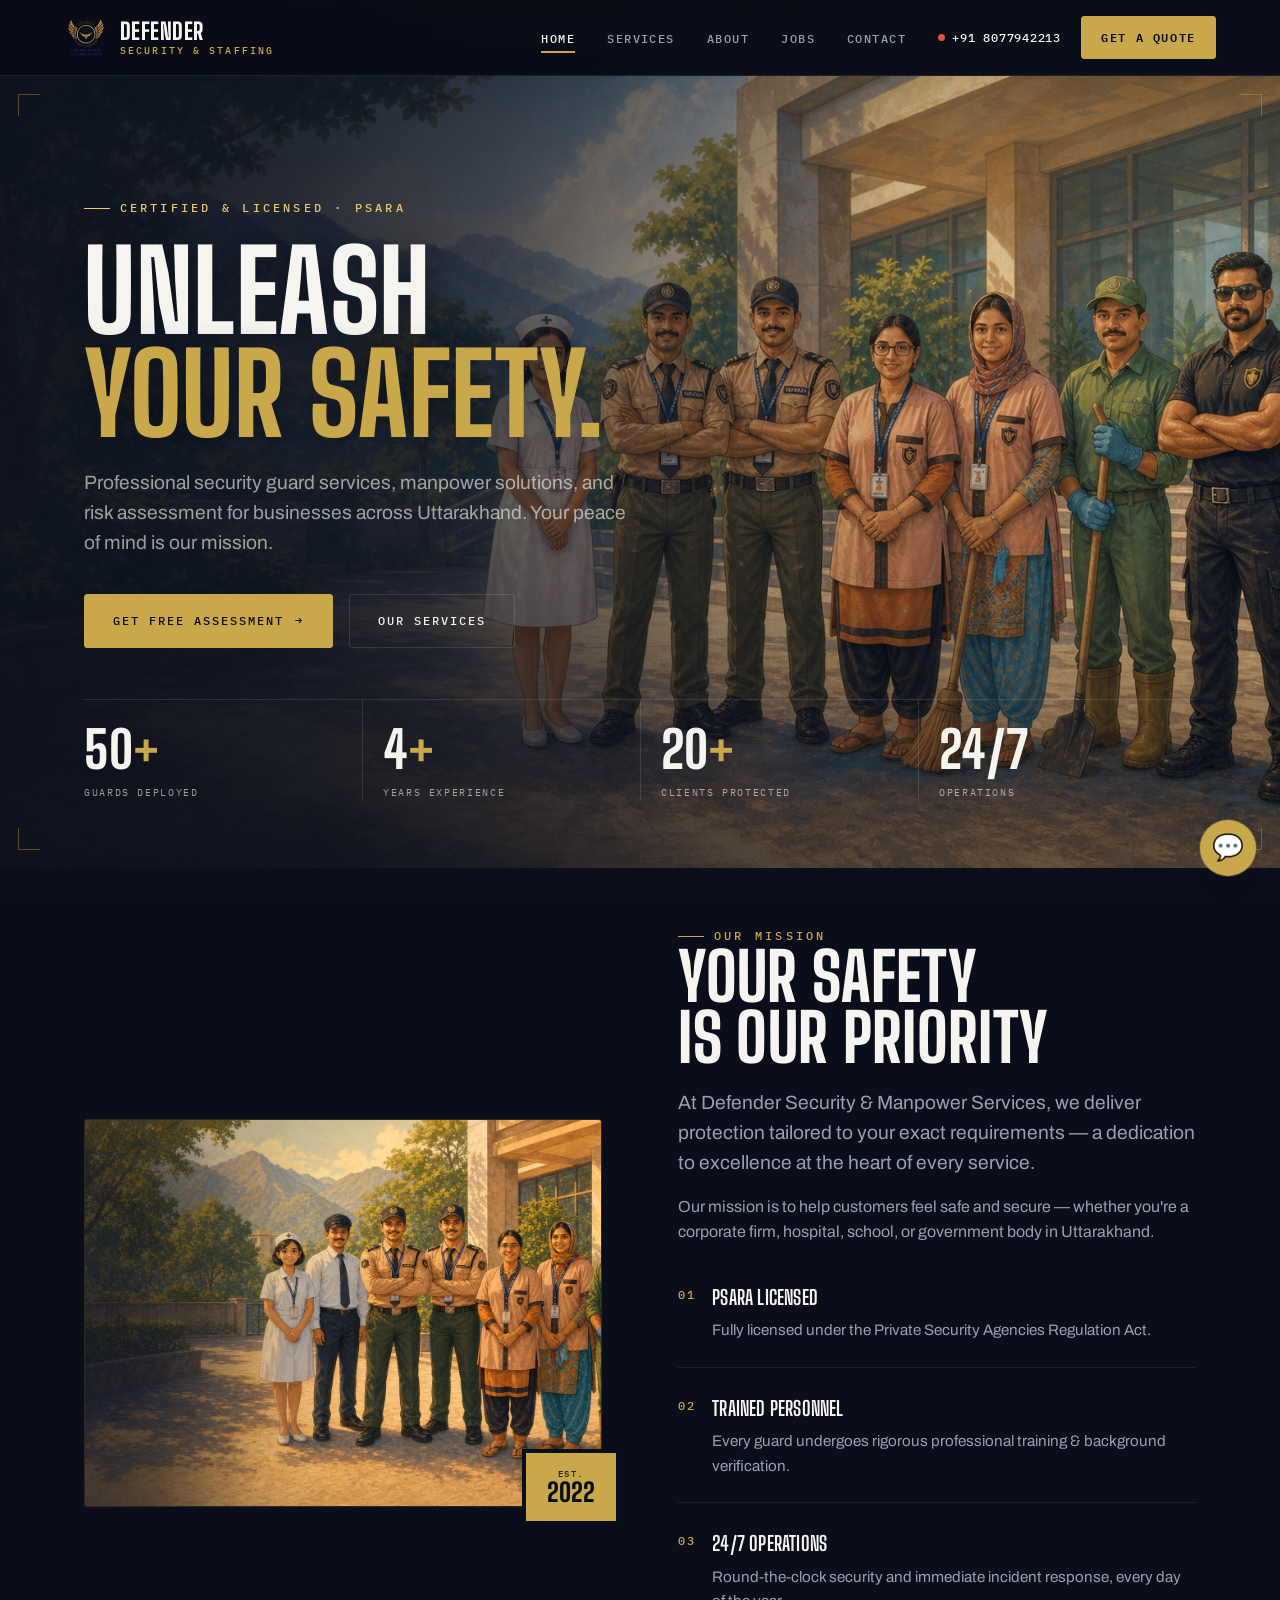
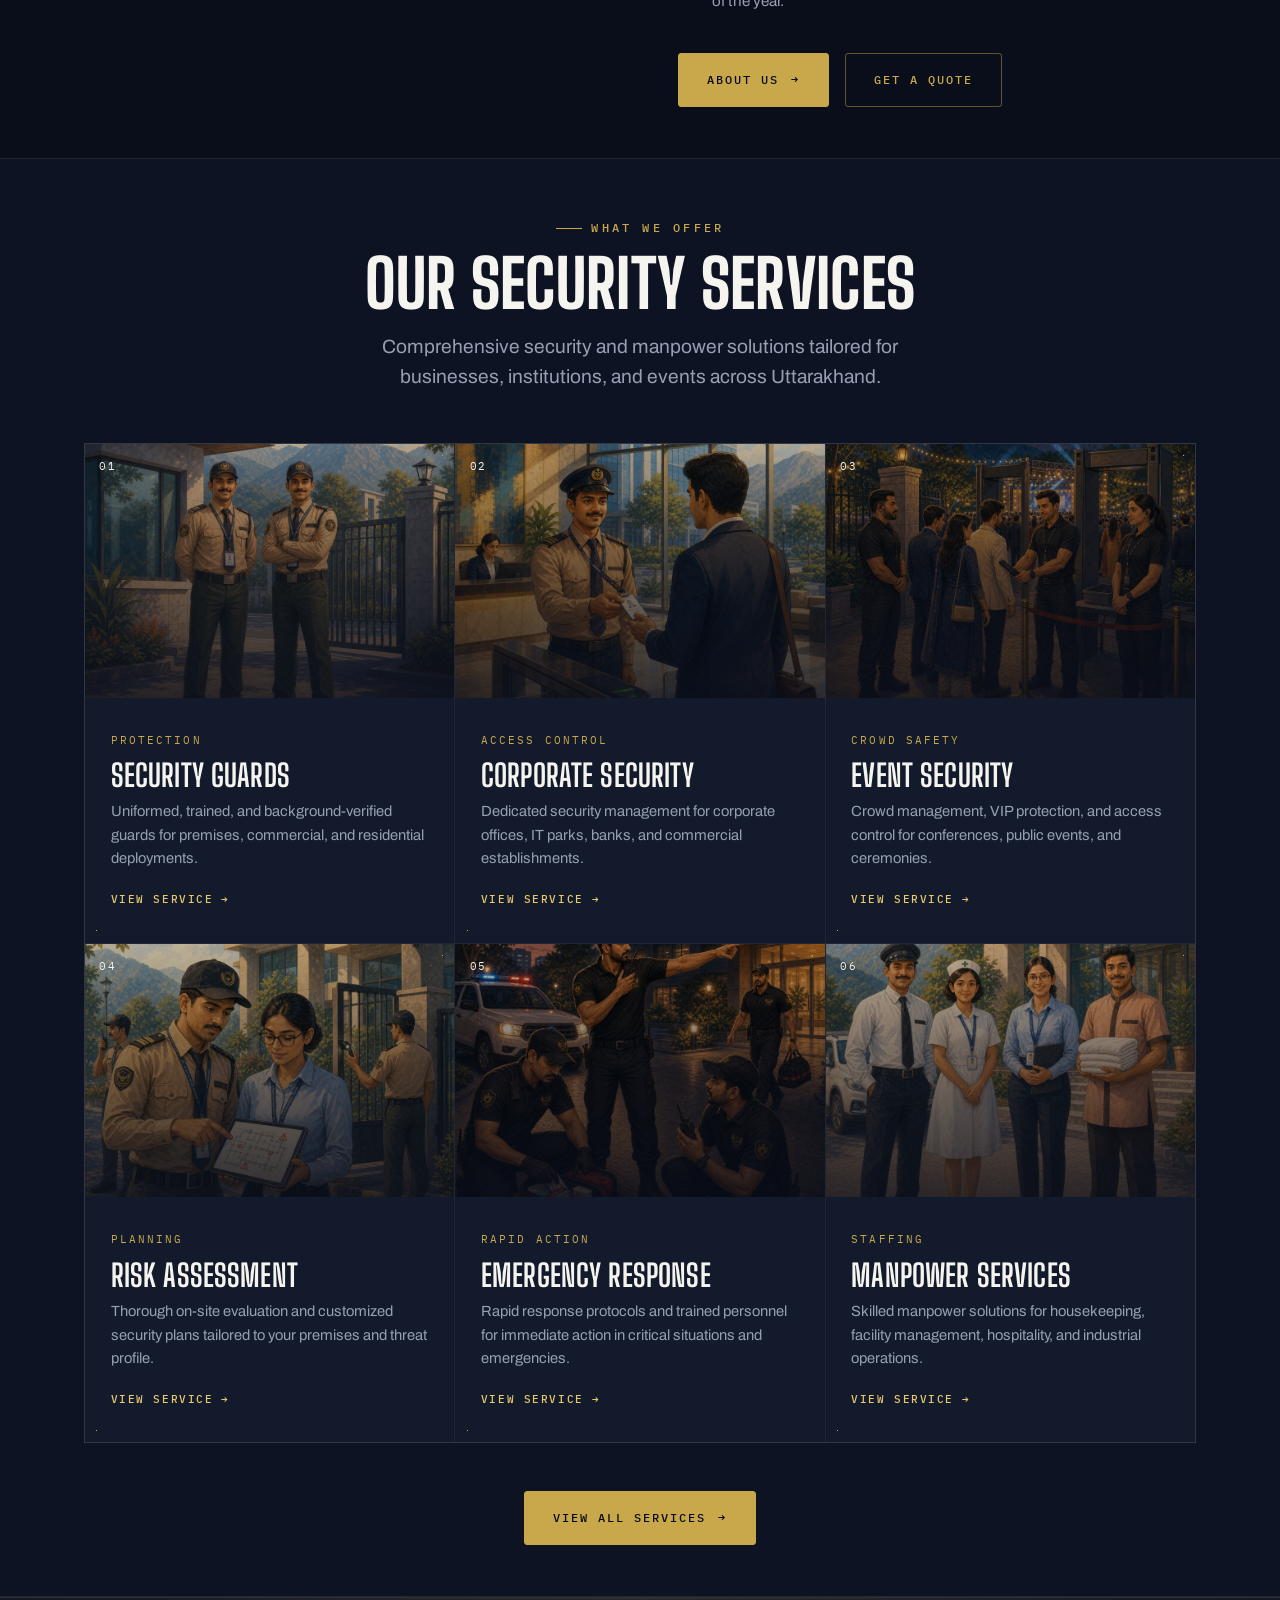
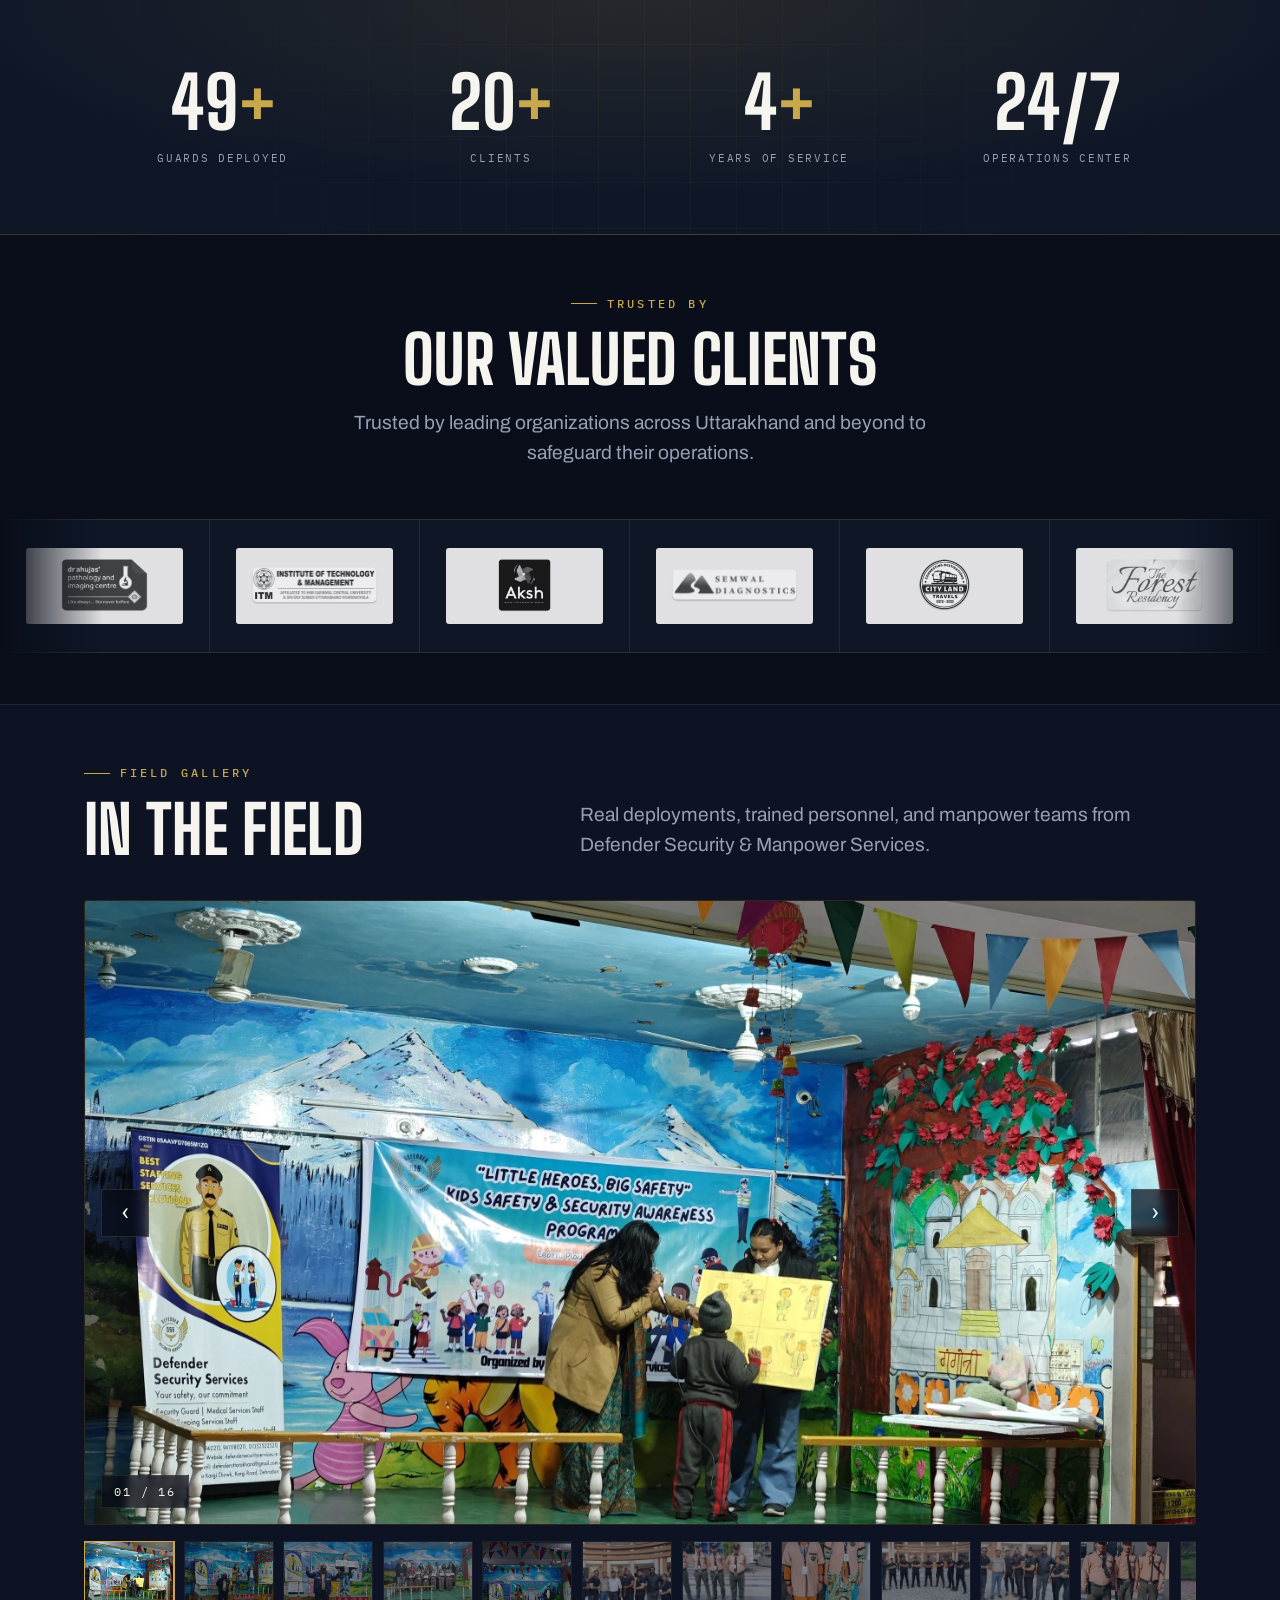
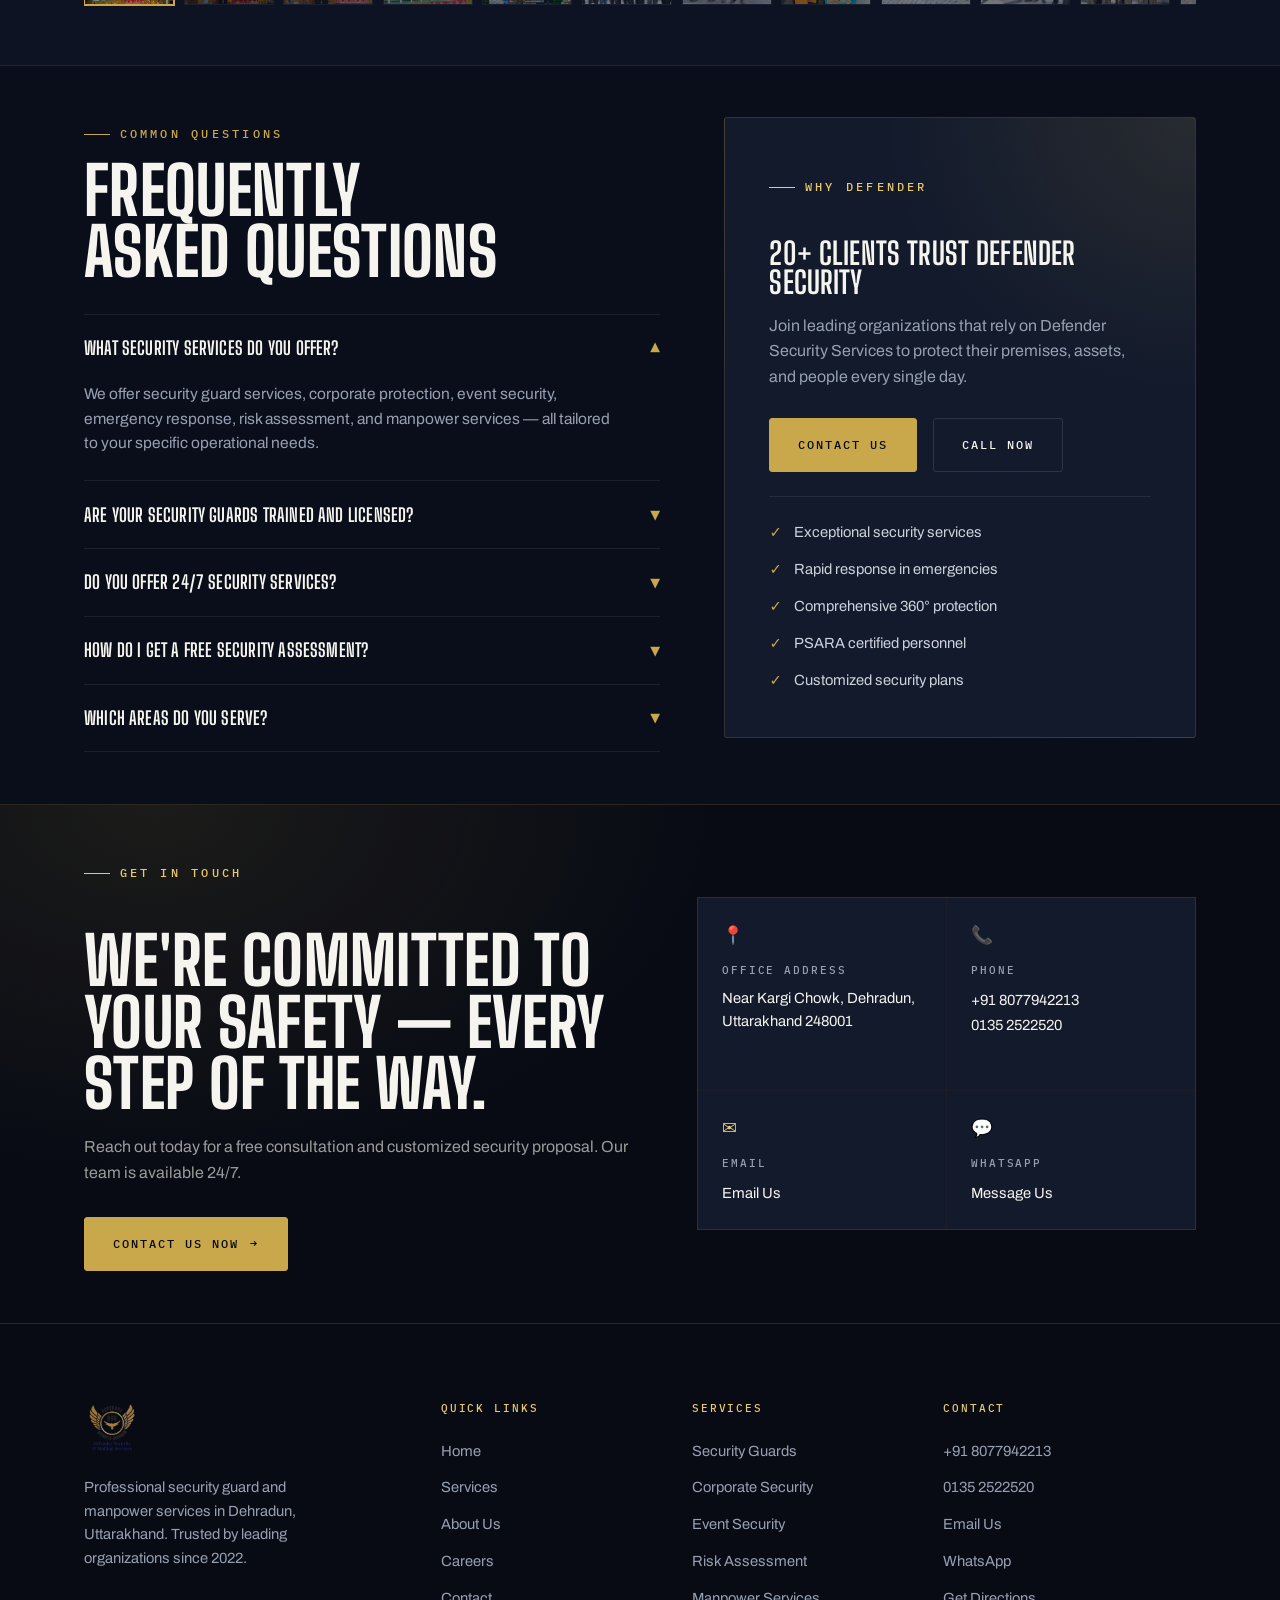
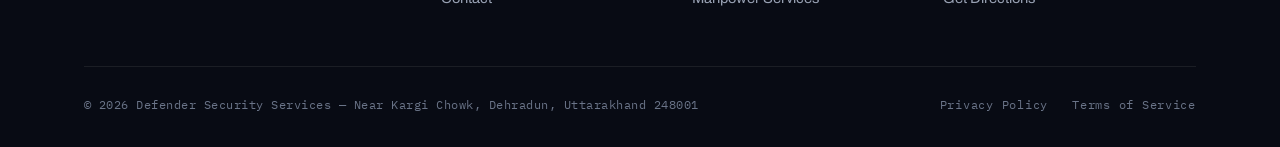
==== commit b7aa96cd: "Switch canonical domain to defendersecurityservices.in; harden forms - Rewrite all canonicals, og/tw" ====
--- a/index.html
+++ b/index.html
@@ -5,19 +5,19 @@
   <meta name="viewport" content="width=device-width, initial-scale=1.0"/>
   <title>Defender Security Services | Dehradun, Uttarakhand</title>
   <meta name="description" content="Defender Security Services – Professional security guard services, manpower solutions, and risk assessment in Dehradun, Uttarakhand. PSARA licensed. 24/7 operations."/>
-  <link rel="canonical" href="https://amitvgi12.github.io/defender/"/>
+  <link rel="canonical" href="https://defendersecurityservices.in/"/>
 
   <!-- Open Graph -->
   <meta property="og:type" content="website"/>
-  <meta property="og:url" content="https://amitvgi12.github.io/defender/"/>
+  <meta property="og:url" content="https://defendersecurityservices.in/"/>
   <meta property="og:title" content="Defender Security Services | Dehradun, Uttarakhand"/>
   <meta property="og:description" content="Professional security guard services, manpower solutions, and risk assessment for businesses across Uttarakhand. PSARA licensed. 24/7 operations."/>
-  <meta property="og:image" content="https://amitvgi12.github.io/defender/assets/logo-512.png"/>
+  <meta property="og:image" content="https://defendersecurityservices.in/assets/logo-512.png"/>
   <!-- Twitter -->
   <meta name="twitter:card" content="summary_large_image"/>
   <meta name="twitter:title" content="Defender Security Services | Dehradun"/>
   <meta name="twitter:description" content="Professional security services in Uttarakhand. PSARA licensed. 24/7 operations."/>
-  <meta name="twitter:image" content="https://amitvgi12.github.io/defender/assets/logo-512.png"/>
+  <meta name="twitter:image" content="https://defendersecurityservices.in/assets/logo-512.png"/>
 
   <link rel="preconnect" href="https://fonts.googleapis.com">
   <link rel="preconnect" href="https://fonts.gstatic.com" crossorigin>
@@ -37,9 +37,9 @@
       {
         "@type": "LocalBusiness",
         "name": "Defender Security Services",
-        "url": "https://amitvgi12.github.io/defender",
-        "logo": "https://amitvgi12.github.io/defender/assets/logo-512.png",
-        "image": "https://amitvgi12.github.io/defender/assets/hero-home-natural.jpg",
+        "url": "https://defendersecurityservices.in",
+        "logo": "https://defendersecurityservices.in/assets/logo-512.png",
+        "image": "https://defendersecurityservices.in/assets/hero-home-natural.jpg",
         "description": "Professional security guard services, manpower solutions, and risk assessment in Dehradun, Uttarakhand. PSARA licensed.",
         "telephone": "+918077942213",
         "email": "Defenderuttarakhand@gmail.com",
@@ -304,9 +304,9 @@
         <button type="button" class="gallery-thumb" data-gallery-src="assets/gallery/gallery-11.jpeg" data-gallery-alt="Defender Security field deployment 11" aria-label="Show gallery image 11"><img src="assets/gallery/gallery-11.jpeg" width="468" height="1040" alt="" loading="lazy"></button>
         <button type="button" class="gallery-thumb" data-gallery-src="assets/gallery/gallery-12.jpeg" data-gallery-alt="Defender Security field deployment 12" aria-label="Show gallery image 12"><img src="assets/gallery/gallery-12.jpeg" width="840" height="1280" alt="" loading="lazy"></button>
         <button type="button" class="gallery-thumb" data-gallery-src="assets/gallery/gallery-13.jpeg" data-gallery-alt="Defender Security field deployment 13" aria-label="Show gallery image 13"><img src="assets/gallery/gallery-13.jpeg" width="1280" height="963" alt="" loading="lazy"></button>
-        <button type="button" class="gallery-thumb" data-gallery-src="assets/gallery/gallery-14.png" data-gallery-alt="Defender Security field deployment 14" aria-label="Show gallery image 14"><img src="assets/gallery/gallery-14.png" width="1200" height="1599" alt="" loading="lazy"></button>
-        <button type="button" class="gallery-thumb" data-gallery-src="assets/gallery/gallery-15.png" data-gallery-alt="Defender Security field deployment 15" aria-label="Show gallery image 15"><img src="assets/gallery/gallery-15.png" width="468" height="1040" alt="" loading="lazy"></button>
-        <button type="button" class="gallery-thumb" data-gallery-src="assets/gallery/gallery-16.png" data-gallery-alt="Defender Security field deployment 16" aria-label="Show gallery image 16"><img src="assets/gallery/gallery-16.png" width="720" height="1280" alt="" loading="lazy"></button>
+        <button type="button" class="gallery-thumb" data-gallery-src="assets/gallery/gallery-14.jpeg" data-gallery-alt="Defender Security field deployment 14" aria-label="Show gallery image 14"><img src="assets/gallery/gallery-14.jpeg" width="1200" height="1599" alt="" loading="lazy"></button>
+        <button type="button" class="gallery-thumb" data-gallery-src="assets/gallery/gallery-15.jpeg" data-gallery-alt="Defender Security field deployment 15" aria-label="Show gallery image 15"><img src="assets/gallery/gallery-15.jpeg" width="468" height="1040" alt="" loading="lazy"></button>
+        <button type="button" class="gallery-thumb" data-gallery-src="assets/gallery/gallery-16.jpeg" data-gallery-alt="Defender Security field deployment 16" aria-label="Show gallery image 16"><img src="assets/gallery/gallery-16.jpeg" width="720" height="1280" alt="" loading="lazy"></button>
       </div>
     </div>
   </div>
--- a/assets/css/defender.css
+++ b/assets/css/defender.css
@@ -52,7 +52,7 @@
   --gutter: clamp(1.25rem, 5vw, 4rem);
   --nav-h: 76px;
   --radius: 3px;
-  --section-y: clamp(3.25rem, 6vw, 5.75rem);
+  --section-y: clamp(2.25rem, 4vw, 4rem);
 
   --shadow-sm: 0 1px 0 rgba(255,255,255,0.02), 0 10px 30px -18px rgba(0,0,0,0.7);
   --shadow-lg: 0 30px 70px -32px rgba(0,0,0,0.85);
@@ -382,24 +382,16 @@
 .hero-media { position: absolute; inset: 0; z-index: -2; }
 .hero-media img {
   width: 100%; height: 100%; object-fit: cover; object-position: center 25%;
-  filter: contrast(1.05) saturate(1.05) brightness(0.84);
+  filter: contrast(1.02) saturate(1.04) brightness(1.04);
 }
 /* premium directional navy wash + gold glow */
 .hero::before {
   content: ""; position: absolute; inset: 0; z-index: -1; pointer-events: none;
   background:
-    linear-gradient(100deg, rgba(10,14,26,0.94) 0%, rgba(10,14,26,0.74) 36%, rgba(10,14,26,0.34) 66%, rgba(10,14,26,0.1) 100%),
-    linear-gradient(0deg, rgba(7,10,18,0.7) 0%, rgba(7,10,18,0) 45%),
+    linear-gradient(100deg, rgba(10,14,26,0.82) 0%, rgba(10,14,26,0.55) 36%, rgba(10,14,26,0.18) 66%, rgba(10,14,26,0.05) 100%),
+    linear-gradient(0deg, rgba(7,10,18,0.48) 0%, rgba(7,10,18,0) 45%),
     radial-gradient(120% 80% at 88% 4%, rgba(201,168,76,0.18), transparent 50%);
 }
-.hero::after {
-  content: ""; position: absolute; left: 0; right: 0; top: 0; height: 22%; z-index: -1;
-  background: linear-gradient(180deg, transparent, rgba(201,168,76,0.08), transparent);
-  animation: scan 7s var(--ease) infinite;
-  pointer-events: none;
-}
-@keyframes scan { 0% { transform: translateY(-30%); } 100% { transform: translateY(560%); } }
-
 .hero-inner { width: 100%; max-width: var(--container); margin-inline: auto; padding-inline: var(--gutter); }
 .hero-grid { display: grid; grid-template-columns: 1fr; gap: 2rem; }
 
@@ -441,12 +433,12 @@
   overflow: hidden;
 }
 .page-hero-media { position: absolute; inset: 0; z-index: -2; }
-.page-hero-media img { width: 100%; height: 100%; object-fit: cover; filter: contrast(1.04) saturate(1.04) brightness(0.66); }
+.page-hero-media img { width: 100%; height: 100%; object-fit: cover; filter: contrast(1.02) saturate(1.04) brightness(0.92); }
 .page-hero::before {
   content: ""; position: absolute; inset: 0; z-index: -1;
   background:
-    linear-gradient(100deg, rgba(10,14,26,0.93) 0%, rgba(10,14,26,0.7) 48%, rgba(10,14,26,0.42) 100%),
-    linear-gradient(0deg, rgba(7,10,18,0.6), rgba(7,10,18,0) 55%),
+    linear-gradient(100deg, rgba(10,14,26,0.80) 0%, rgba(10,14,26,0.50) 48%, rgba(10,14,26,0.24) 100%),
+    linear-gradient(0deg, rgba(7,10,18,0.42), rgba(7,10,18,0) 55%),
     radial-gradient(100% 80% at 90% 0%, rgba(201,168,76,0.14), transparent 55%);
 }
 .page-hero h1 { color: var(--ink); margin-top: 1.25rem; font-size: clamp(2.8rem, 7vw, 5.5rem); }
@@ -846,5 +838,4 @@
   *, *::before, *::after { animation-duration: 0.001ms !important; animation-iteration-count: 1 !important; transition-duration: 0.001ms !important; scroll-behavior: auto !important; }
   .reveal { opacity: 1; transform: none; }
   .hero [data-load] { opacity: 1; transform: none; }
-  .hero::after { display: none; }
-}
+}
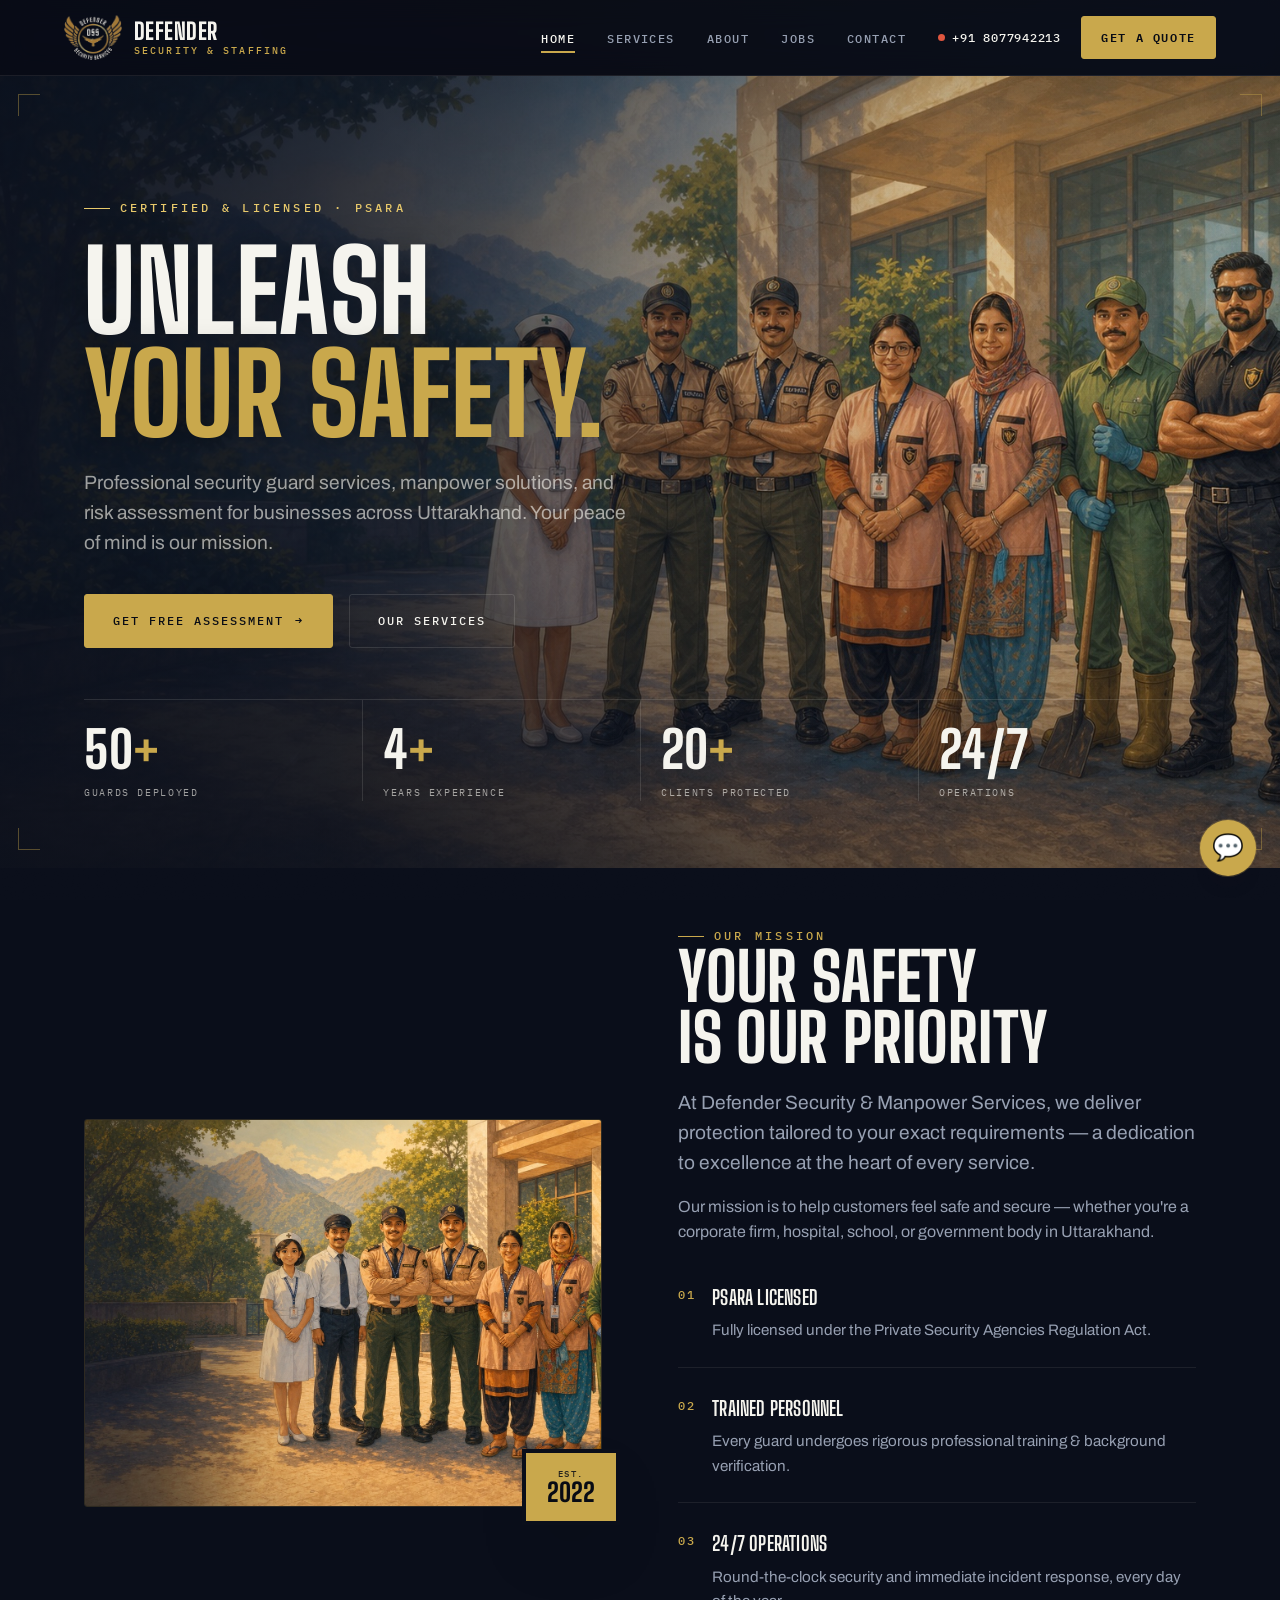
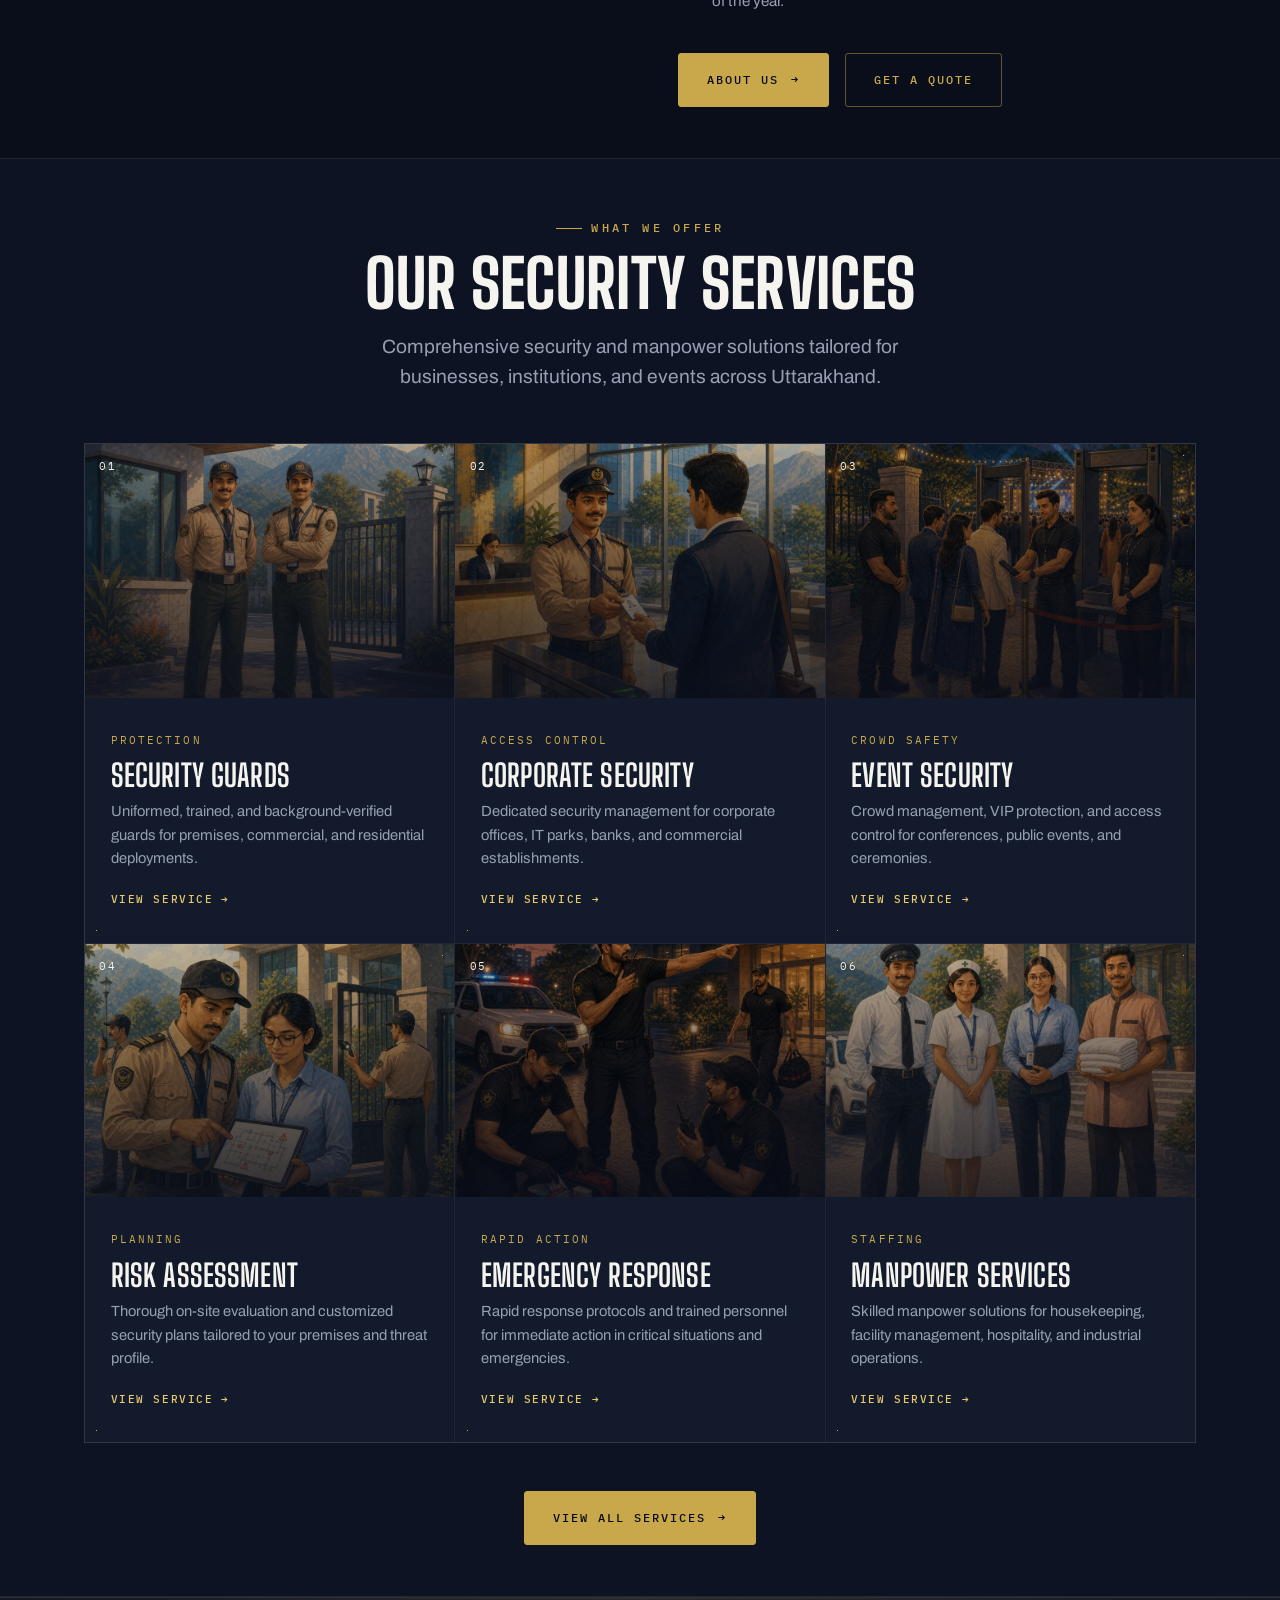
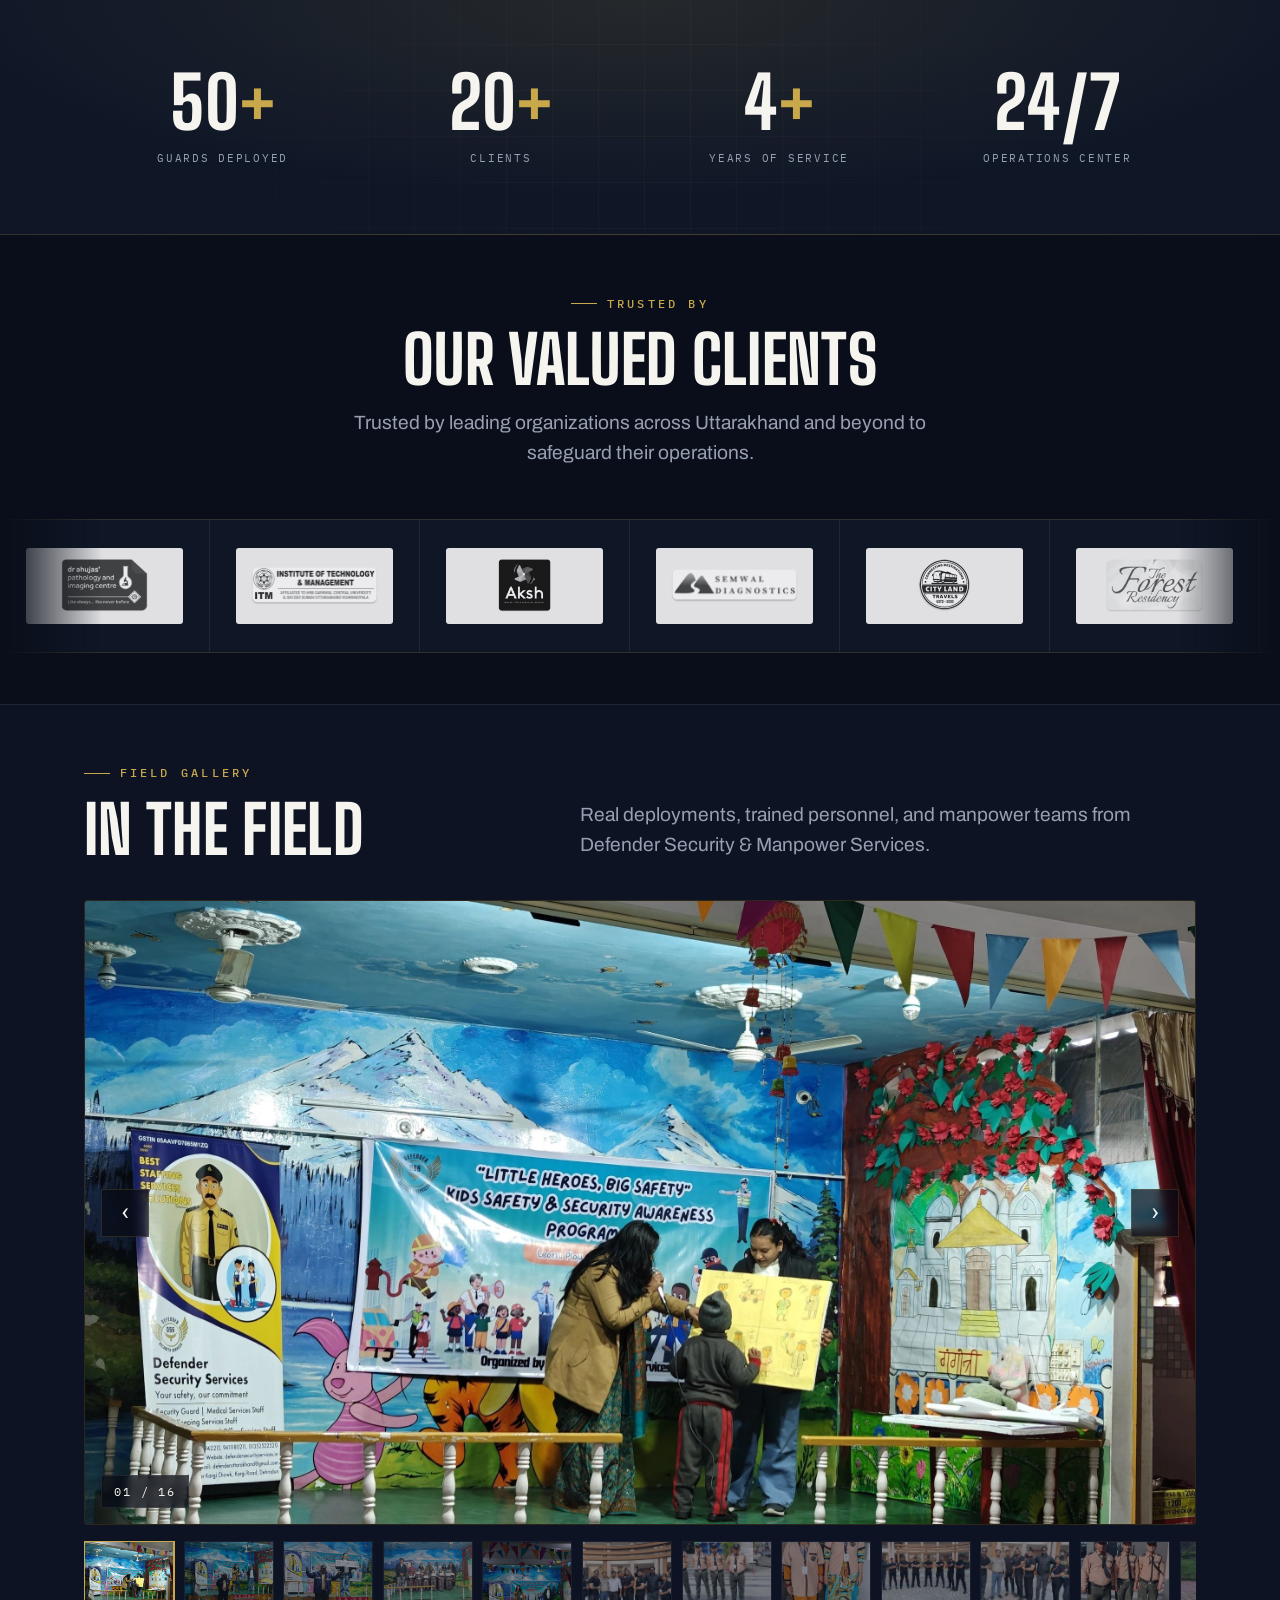
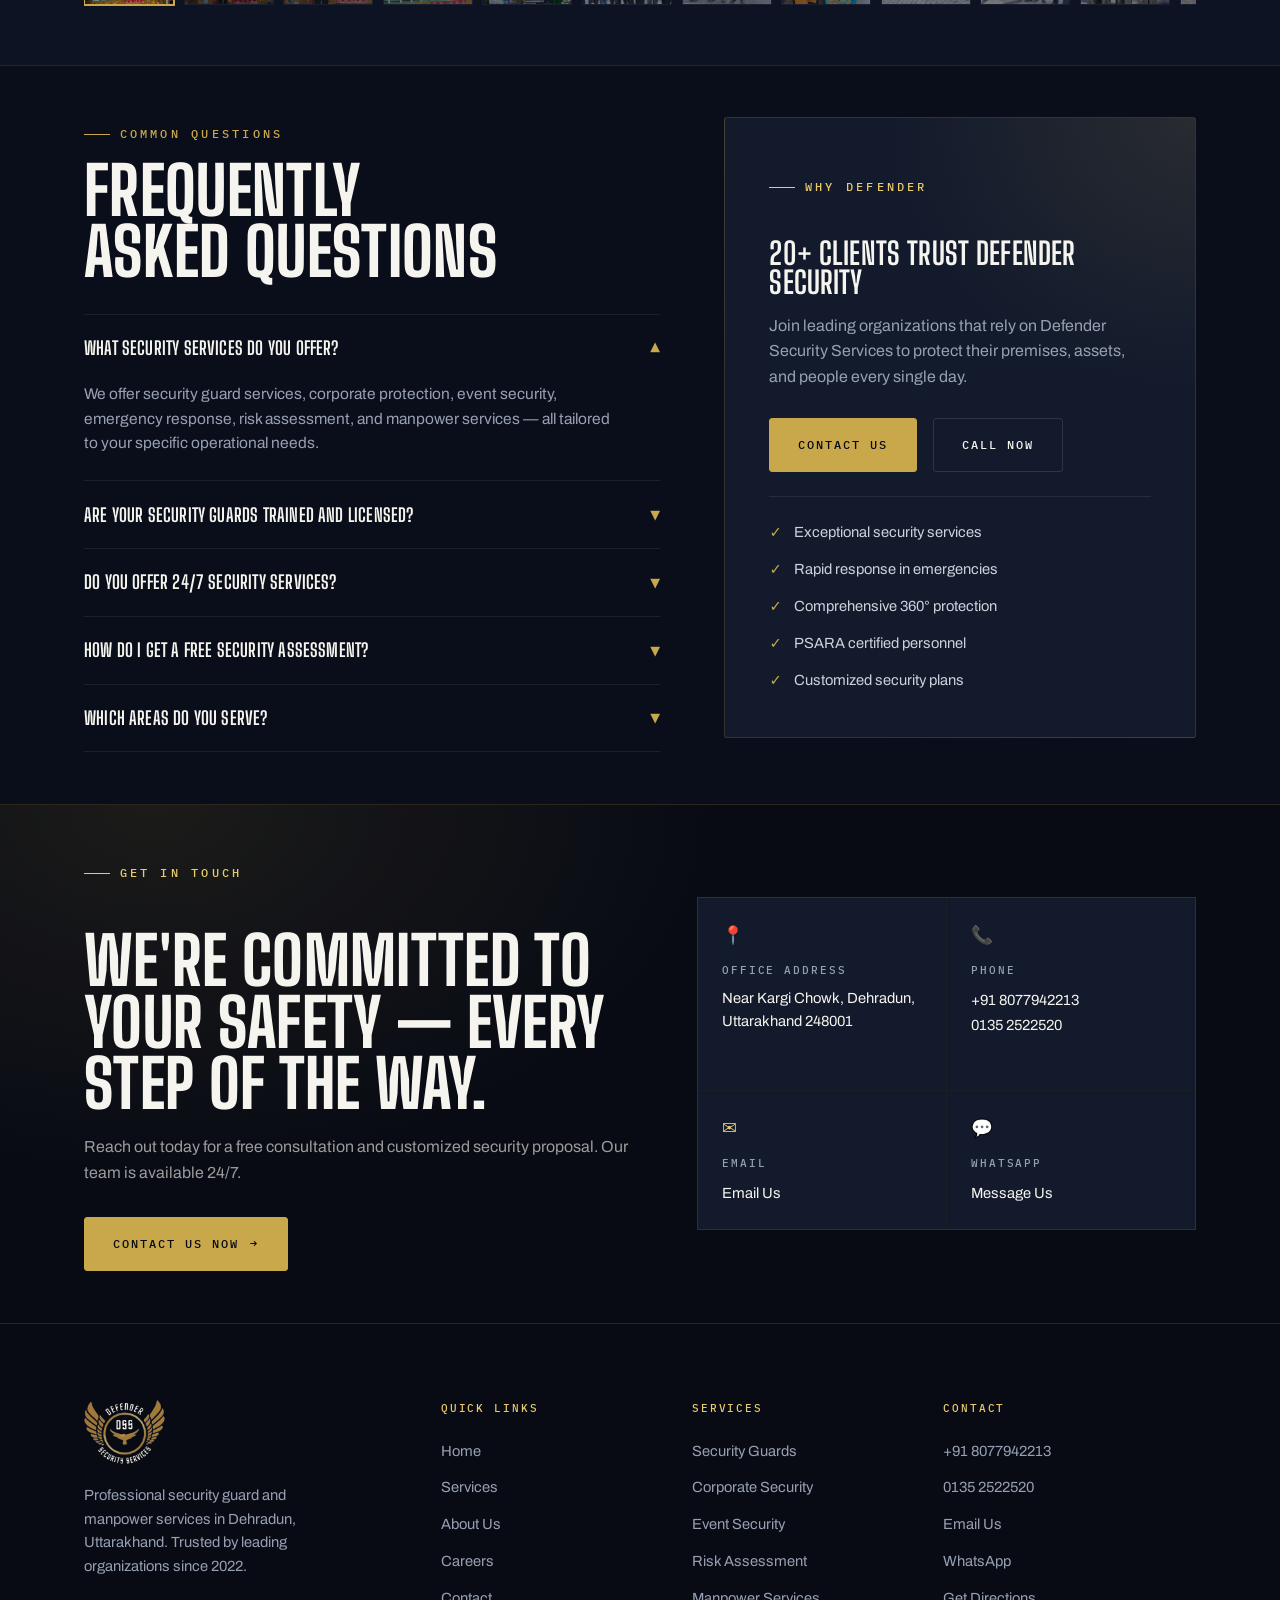
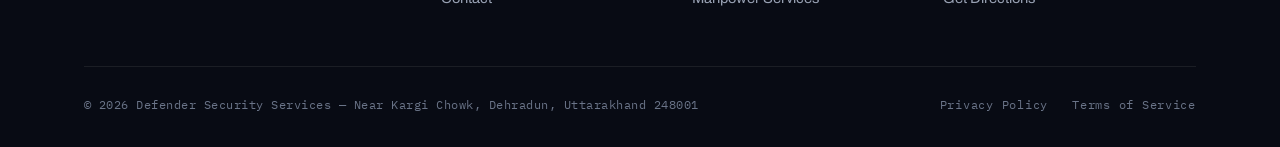
==== commit 7cb27d6c: "Add dark-theme logo variant; drop the nav chip workaround Generated assets/logo-dark.png from logo-5" ====
--- a/index.html
+++ b/index.html
@@ -100,7 +100,7 @@
 <!-- NAV -->
 <nav id="siteNav">
   <a href="index.html" class="nav-logo">
-    <img src="assets/logo-160.png" width="160" height="160" alt="Defender Security Services Logo">
+    <img src="assets/logo-dark.png" width="252" height="200" alt="Defender Security Services Logo">
     <span class="brand-wordmark"><strong>Defender</strong><span>Security &amp; Staffing</span></span>
   </a>
   <ul class="nav-links">
@@ -390,7 +390,7 @@
   <div class="container">
     <div class="footer-grid">
       <div class="footer-brand">
-        <img src="assets/logo-160.png" width="160" height="160" alt="Defender Security Services">
+        <img src="assets/logo-dark.png" width="252" height="200" alt="Defender Security Services">
         <p>Professional security guard and manpower services in Dehradun, Uttarakhand. Trusted by leading organizations since 2022.</p>
       </div>
       <div class="footer-col"><h4>Quick Links</h4><ul><li><a href="index.html">Home</a></li><li><a href="services.html">Services</a></li><li><a href="about.html">About Us</a></li><li><a href="jobs.html">Careers</a></li><li><a href="contact.html">Contact</a></li></ul></div>
--- a/assets/css/defender.css
+++ b/assets/css/defender.css
@@ -278,7 +278,7 @@
 }
 
 .nav-logo { display: flex; align-items: center; gap: 0.75rem; margin-right: auto; }
-.nav-logo img { width: 44px; height: 44px; object-fit: contain; }
+.nav-logo img { width: auto; height: 46px; object-fit: contain; }
 .brand-wordmark { display: flex; flex-direction: column; line-height: 1; }
 .brand-wordmark strong {
   font-family: var(--display); font-weight: 800; font-size: 1.45rem;
@@ -708,7 +708,8 @@
 .tile .t-no { font-family: var(--mono); font-size: 0.7rem; letter-spacing: 0.14em; color: var(--gold); }
 .tile h3 { font-size: 1.3rem; margin: 0.85rem 0 0.6rem; color: var(--ink); }
 .tile p { font-size: 0.93rem; color: var(--muted); }
-.tile .ico { font-size: 1.6rem; margin-bottom: 0.75rem; display: block; }
+.tile .ico { font-size: 1.6rem; margin-bottom: 0.85rem; display: block; color: var(--gold-light); }
+.tile .ico svg { width: 2.1rem; height: 2.1rem; display: block; }
 
 /* job openings list */
 .job-list { display: flex; flex-direction: column; gap: 1rem; }
@@ -758,7 +759,7 @@
 /* ------------------------------------------------------------------ FOOTER */
 footer { background: var(--panel); border-top: 1px solid var(--line); padding-block: clamp(3.5rem, 6vw, 5rem) 2rem; }
 .footer-grid { display: grid; grid-template-columns: 1.5fr 1fr 1fr 1.2fr; gap: 2.5rem; }
-.footer-brand img { width: 56px; height: 56px; object-fit: contain; margin-bottom: 1.25rem; }
+.footer-brand img { width: auto; height: 64px; object-fit: contain; margin-bottom: 1.25rem; }
 .footer-brand p { color: var(--muted); font-size: 0.92rem; max-width: 34ch; }
 .footer-col h4 { font-family: var(--mono); font-size: 0.68rem; letter-spacing: 0.18em; text-transform: uppercase; color: var(--gold-light); margin-bottom: 1.25rem; font-weight: 500; }
 .footer-col ul { display: flex; flex-direction: column; gap: 0.7rem; }
@@ -819,6 +820,11 @@
 }
 
 @media (max-width: 680px) {
+  :root { --nav-h: 62px; }
+  .nav-logo { gap: 0.6rem; }
+  .nav-logo img { height: 40px; }
+  .brand-wordmark strong { font-size: 1.2rem; }
+  .brand-wordmark span { font-size: 0.54rem; letter-spacing: 0.18em; }
   .cards-grid, .tile-grid, .team-grid { grid-template-columns: 1fr; }
   .stats-grid, .contact-blocks { grid-template-columns: 1fr 1fr; }
   .stat-block { padding: 1.5rem 0.5rem; }
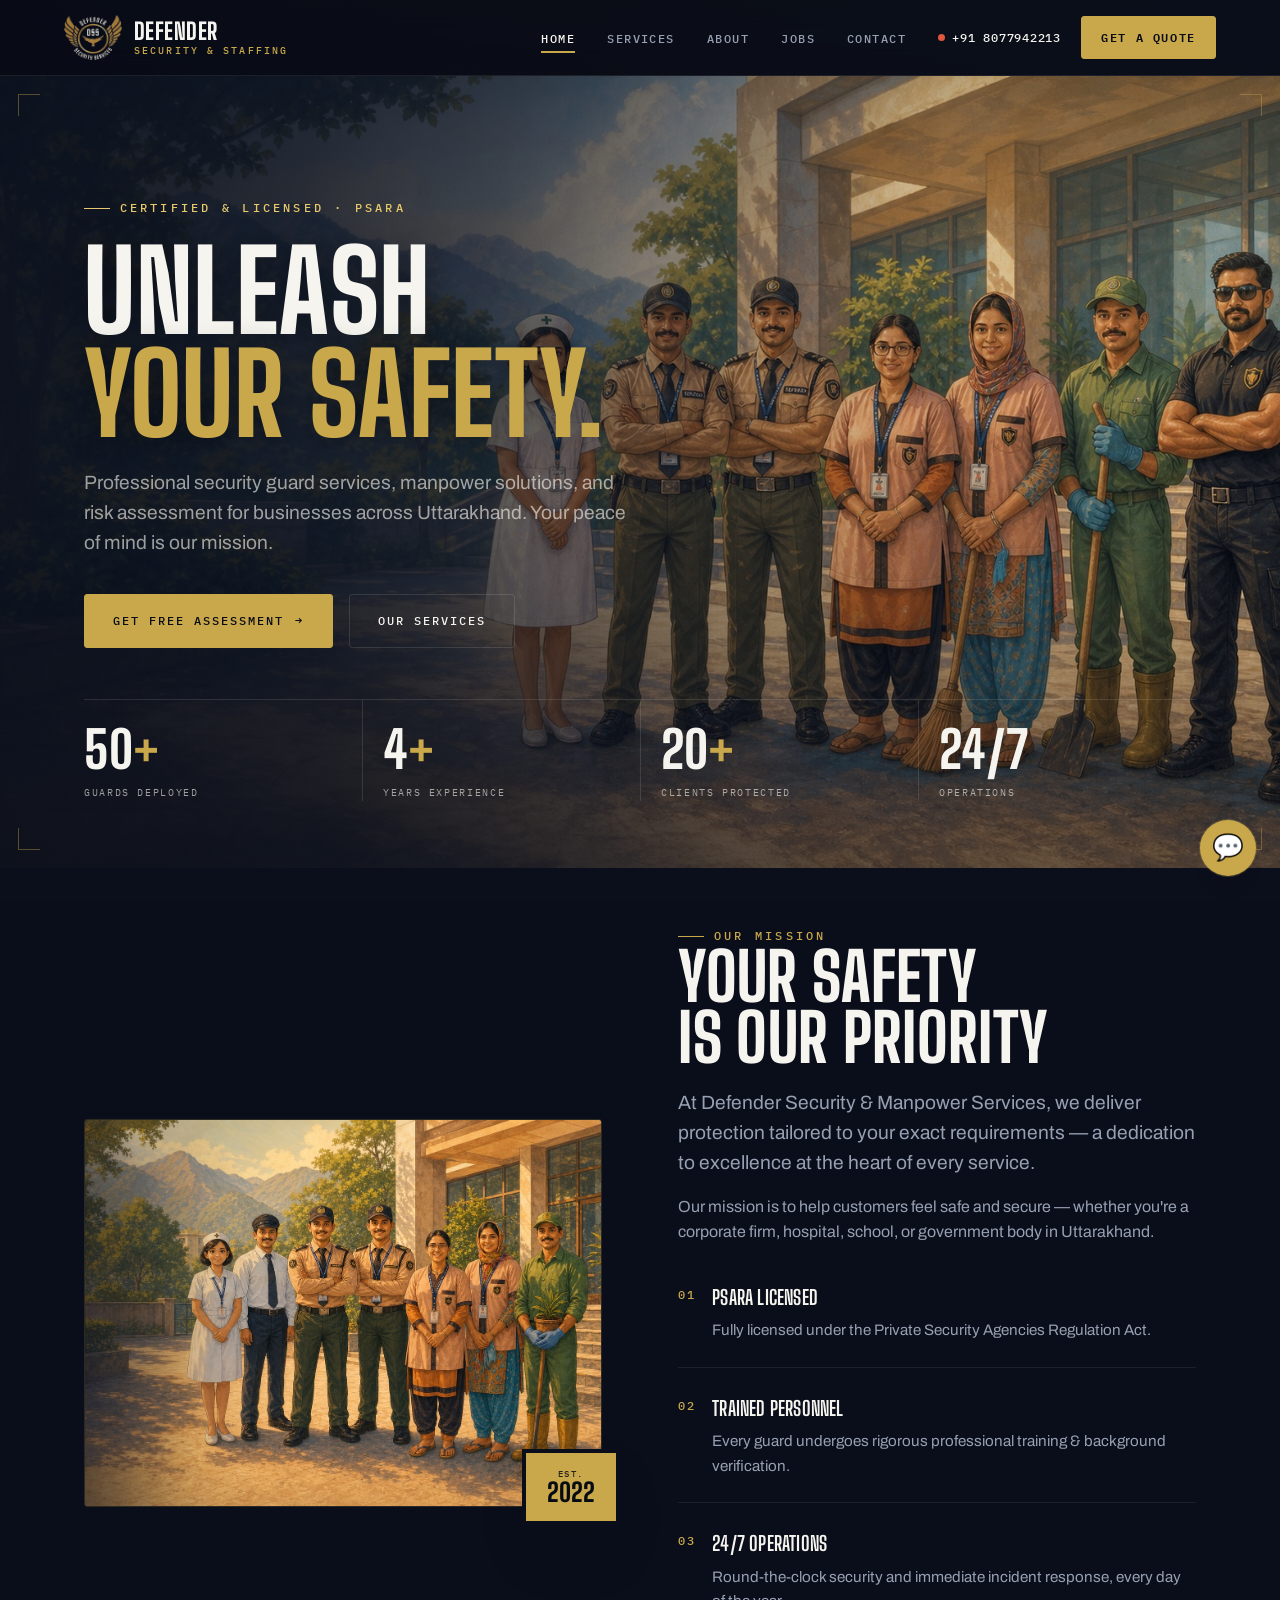
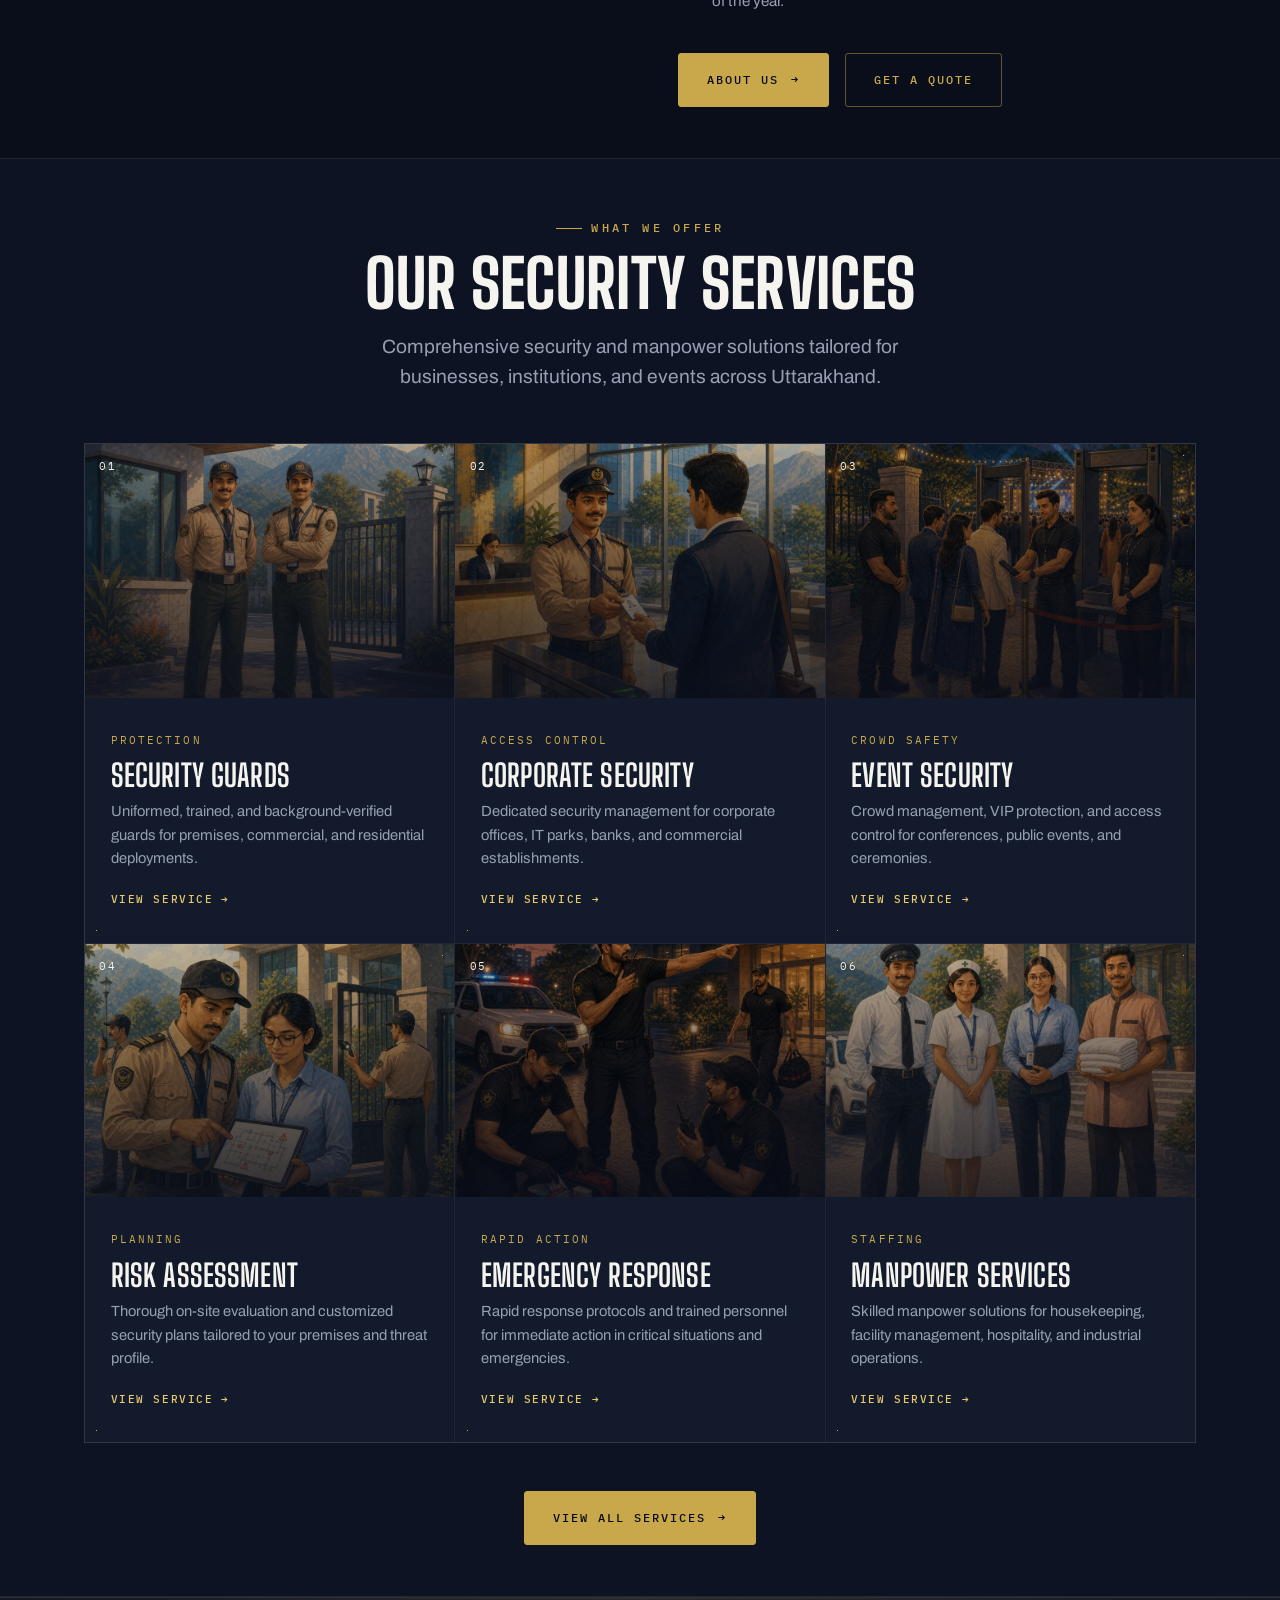
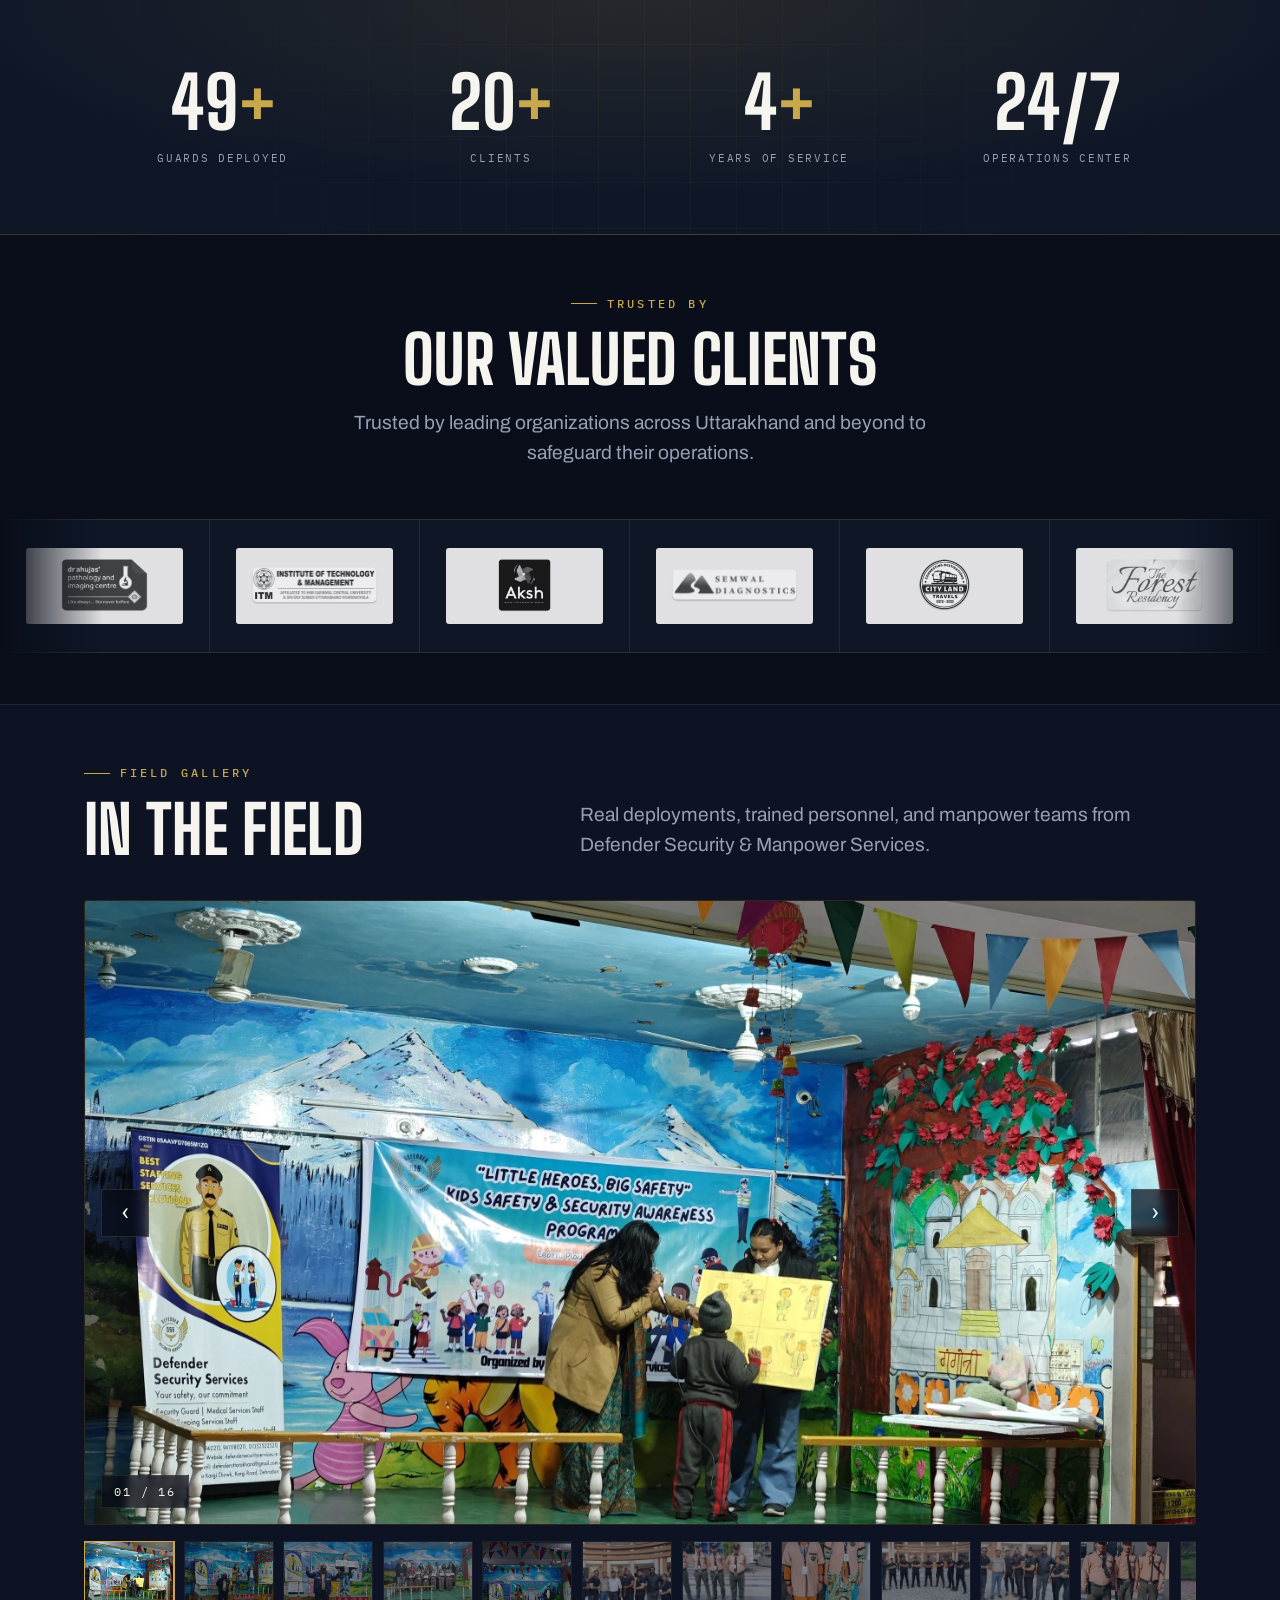
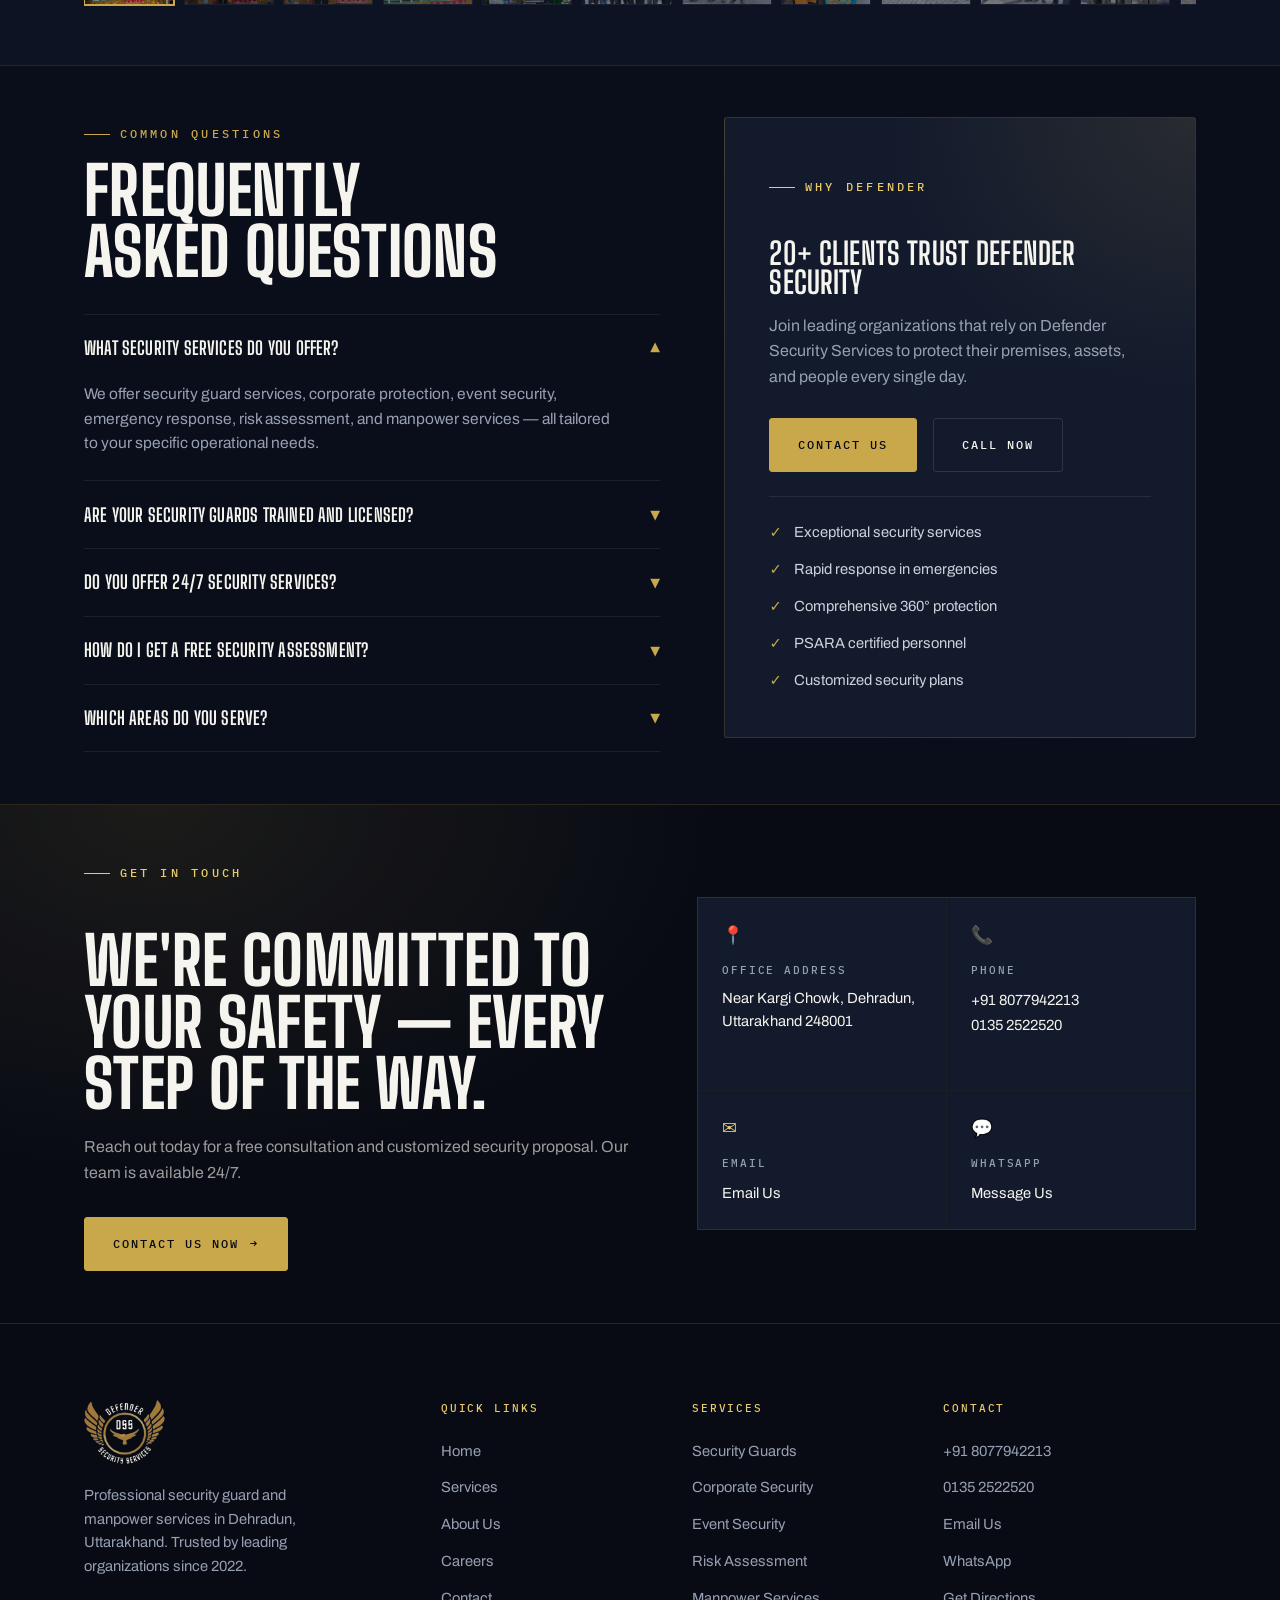
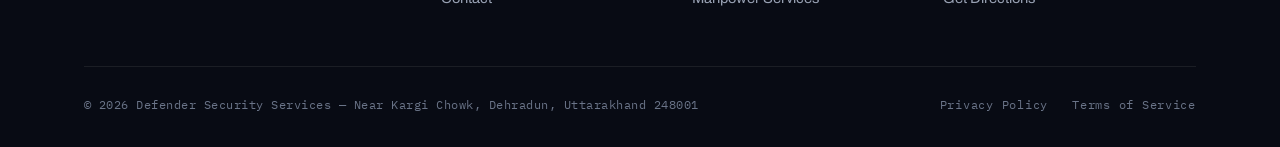
==== commit a5102577: "Shift mission image crop right so the gardener isn't cut off The 4:3 media-frame center-crops the 16" ====
--- a/index.html
+++ b/index.html
@@ -154,7 +154,7 @@
   <div class="container">
     <div class="split">
       <div class="media-frame reveal">
-        <img src="assets/hero-about-staff.jpg" width="1672" height="941" alt="Defender Security guards and manpower staff at a client facility">
+        <img src="assets/hero-about-staff.jpg" width="1672" height="941" style="object-position:92% center;" alt="Defender Security guards and manpower staff at a client facility">
         <div class="stamp"><small>EST.</small>2022</div>
       </div>
       <div class="reveal">
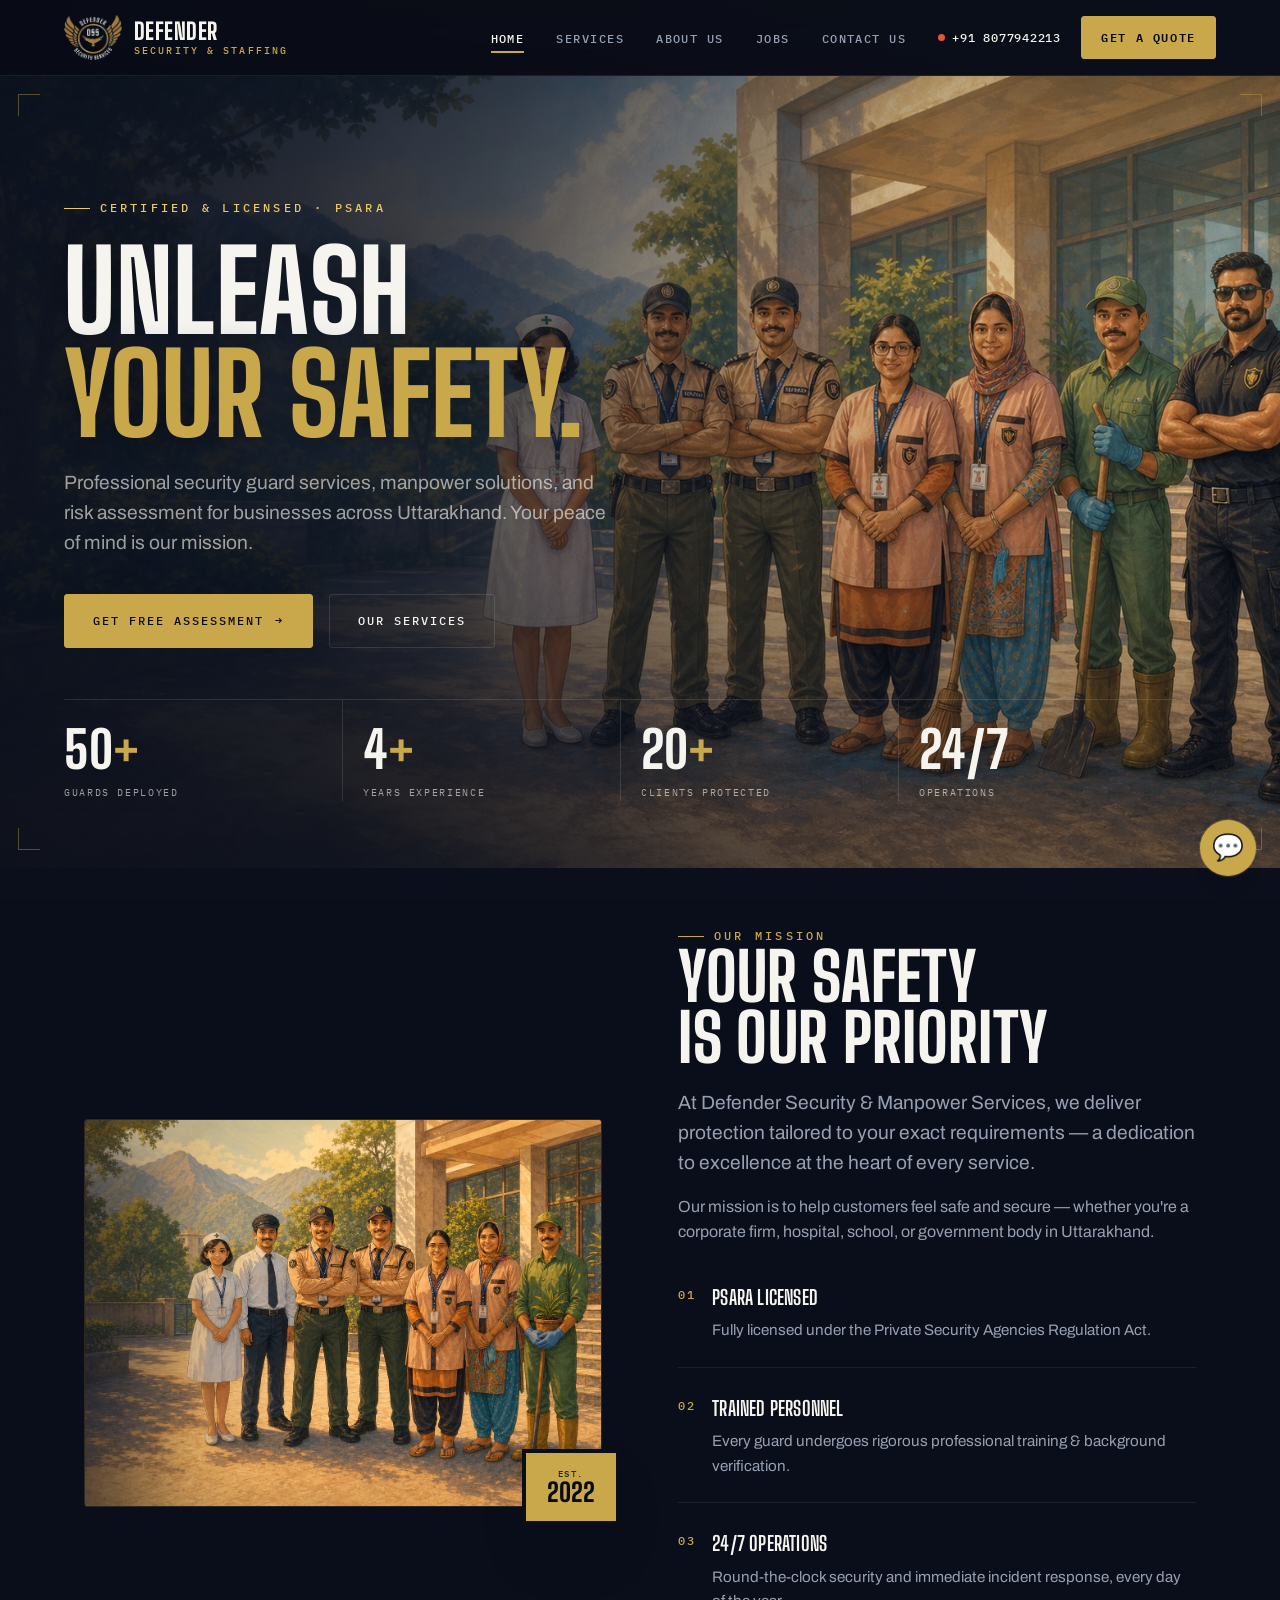
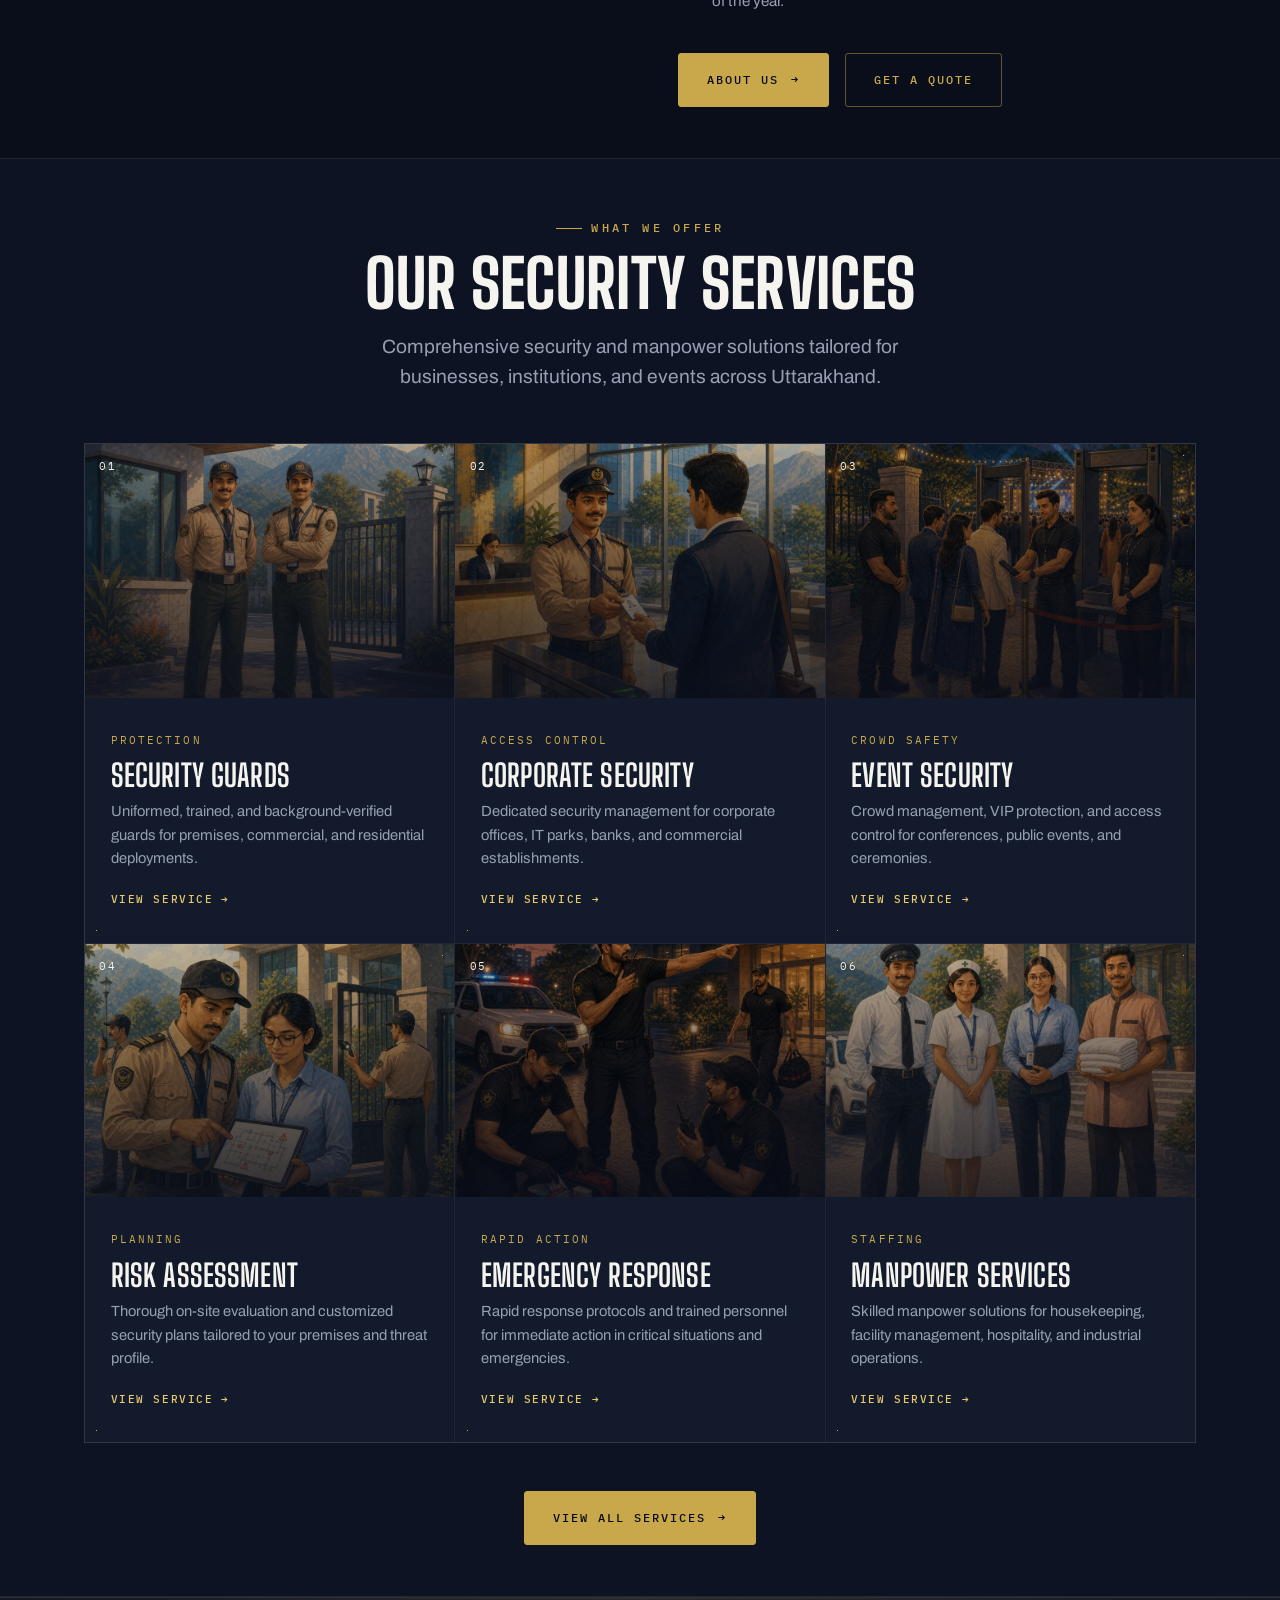
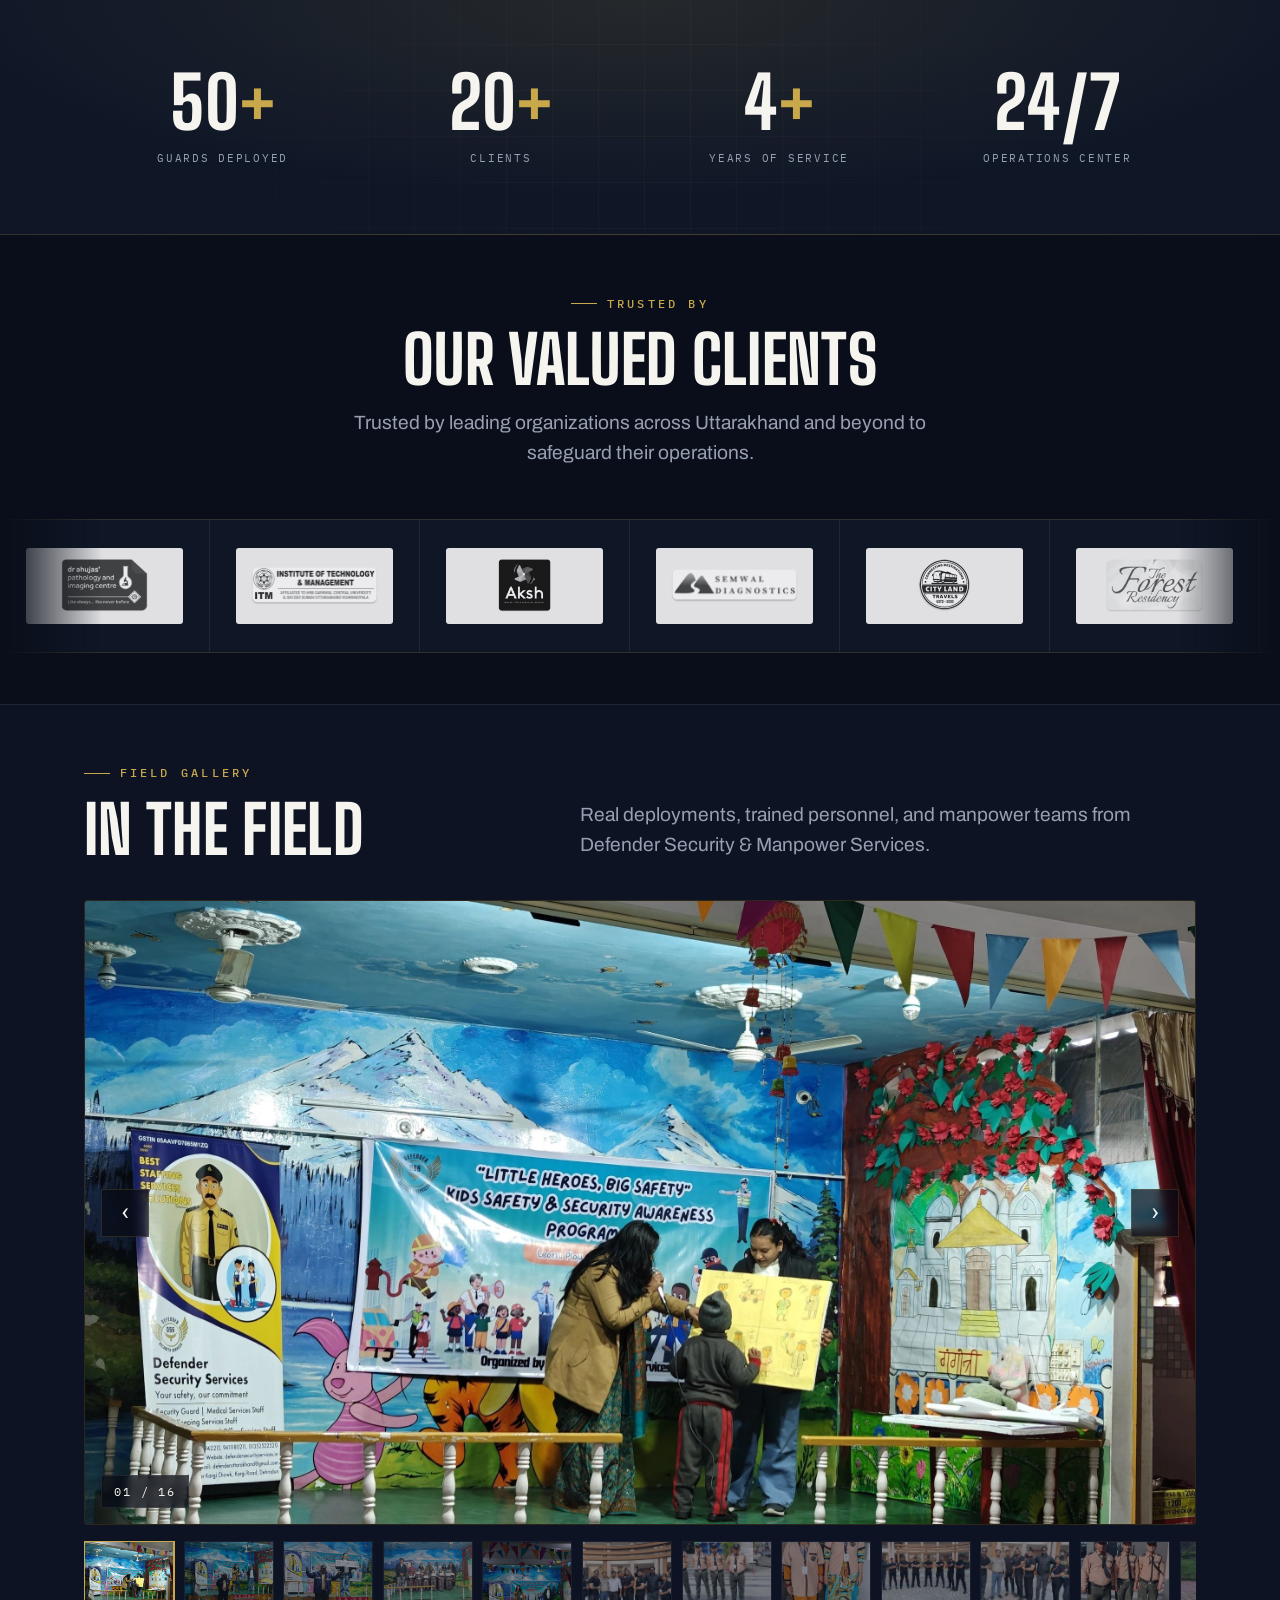
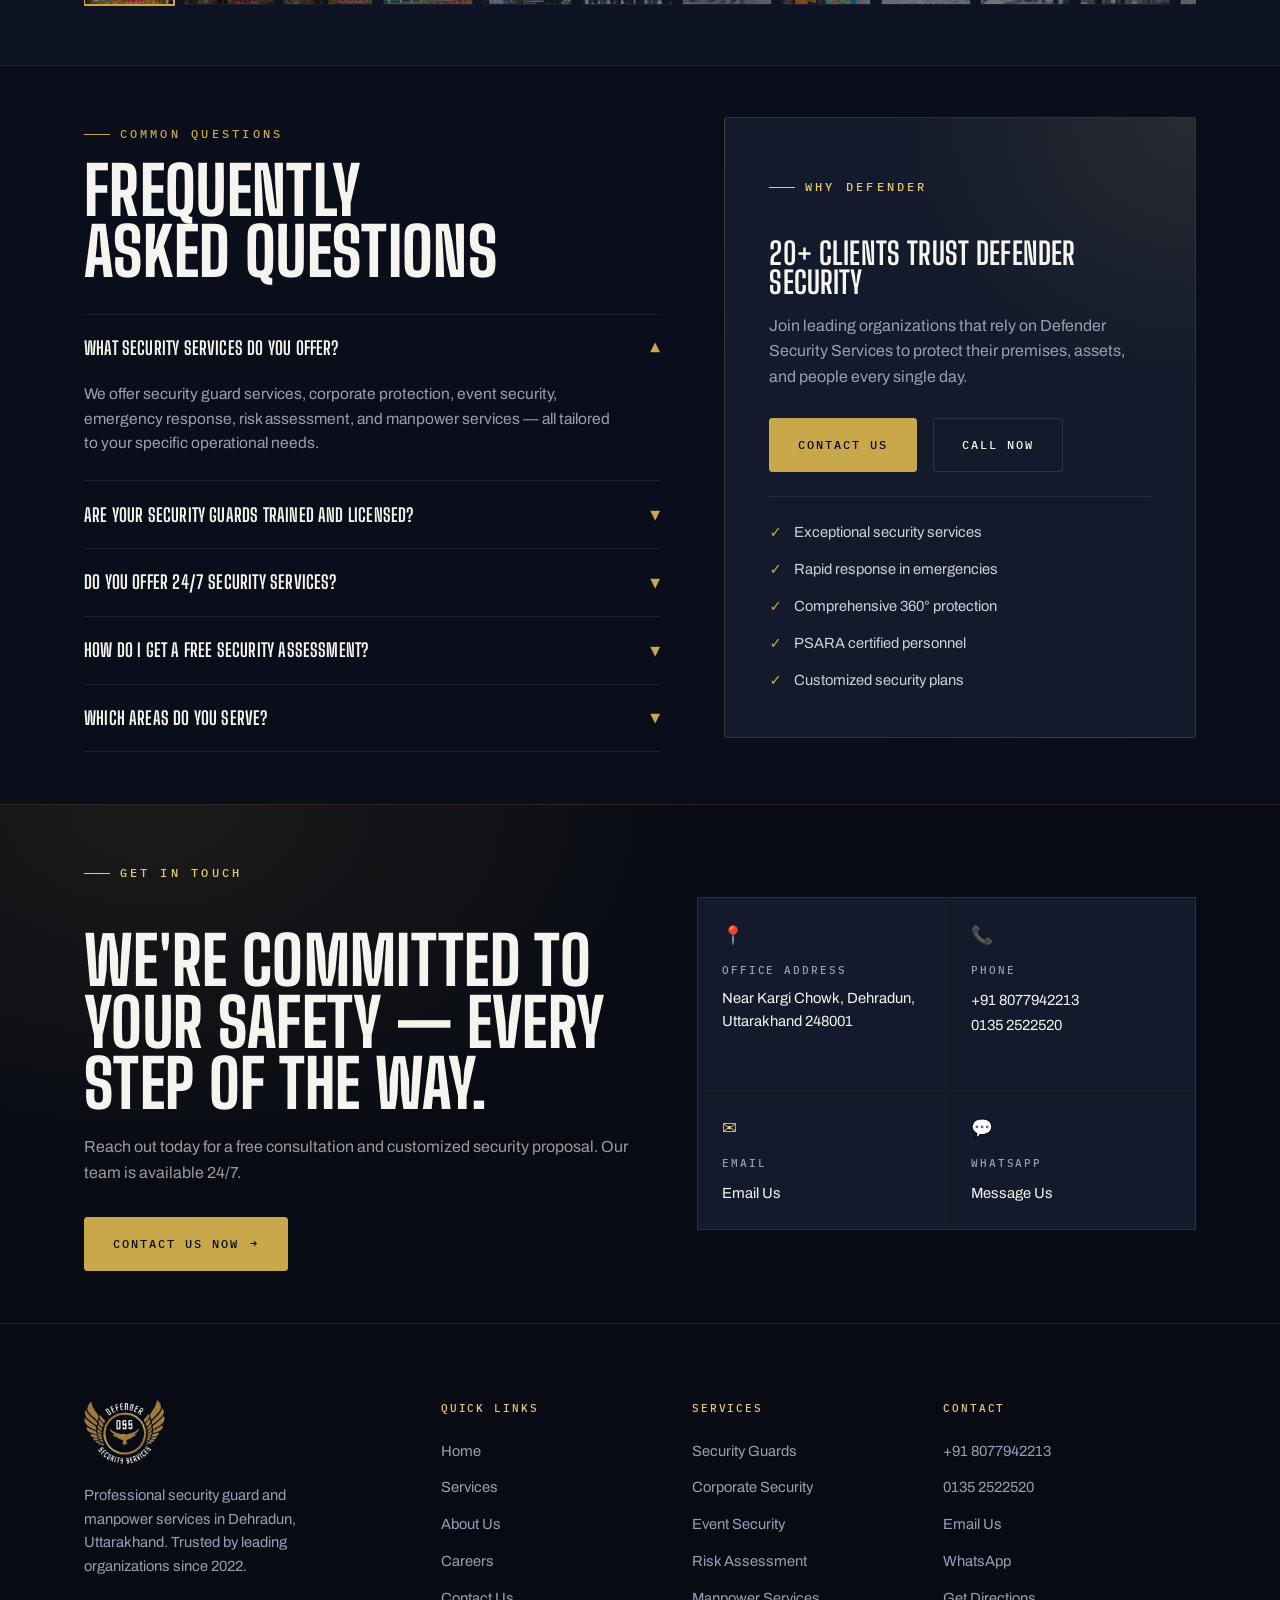
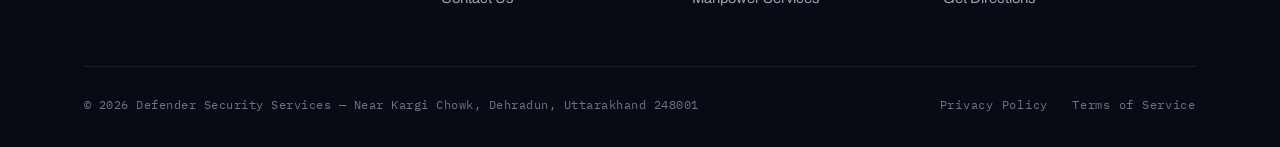
==== commit 69e0a59d: "Left-align hero text off the staff artwork; rename nav labels - Hero and page-hero content was cente" ====
--- a/index.html
+++ b/index.html
@@ -106,9 +106,9 @@
   <ul class="nav-links">
     <li><a href="index.html" class="active">Home</a></li>
     <li><a href="services.html">Services</a></li>
-    <li><a href="about.html">About</a></li>
+    <li><a href="about.html">About Us</a></li>
     <li><a href="jobs.html">Jobs</a></li>
-    <li><a href="contact.html">Contact</a></li>
+    <li><a href="contact.html">Contact Us</a></li>
   </ul>
   <div class="nav-actions">
     <a href="tel:+918077942213" class="nav-phone"><span class="dot"></span>+91 8077942213</a>
@@ -121,9 +121,9 @@
 <div class="mobile-menu" id="mobileMenu">
   <a href="index.html">Home</a>
   <a href="services.html">Services</a>
-  <a href="about.html">About</a>
+  <a href="about.html">About Us</a>
   <a href="jobs.html">Jobs</a>
-  <a href="contact.html">Contact</a>
+  <a href="contact.html">Contact Us</a>
   <a href="tel:+918077942213">📞 +91 8077942213</a>
 </div>
 
@@ -393,7 +393,7 @@
         <img src="assets/logo-dark.png" width="252" height="200" alt="Defender Security Services">
         <p>Professional security guard and manpower services in Dehradun, Uttarakhand. Trusted by leading organizations since 2022.</p>
       </div>
-      <div class="footer-col"><h4>Quick Links</h4><ul><li><a href="index.html">Home</a></li><li><a href="services.html">Services</a></li><li><a href="about.html">About Us</a></li><li><a href="jobs.html">Careers</a></li><li><a href="contact.html">Contact</a></li></ul></div>
+      <div class="footer-col"><h4>Quick Links</h4><ul><li><a href="index.html">Home</a></li><li><a href="services.html">Services</a></li><li><a href="about.html">About Us</a></li><li><a href="jobs.html">Careers</a></li><li><a href="contact.html">Contact Us</a></li></ul></div>
       <div class="footer-col"><h4>Services</h4><ul><li><a href="services.html">Security Guards</a></li><li><a href="services.html">Corporate Security</a></li><li><a href="services.html">Event Security</a></li><li><a href="services.html">Risk Assessment</a></li><li><a href="services.html">Manpower Services</a></li></ul></div>
       <div class="footer-col"><h4>Contact</h4><ul><li><a href="tel:+918077942213">+91 8077942213</a></li><li><a href="tel:+911352522520">0135 2522520</a></li><li><a href="mailto:Defenderuttarakhand@gmail.com">Email Us</a></li><li><a href="https://wa.me/918077942213">WhatsApp</a></li><li><a href="contact.html">Get Directions</a></li></ul></div>
     </div>
--- a/assets/css/defender.css
+++ b/assets/css/defender.css
@@ -287,12 +287,12 @@
 .brand-wordmark span {
   font-family: var(--mono); font-size: 0.6rem; font-weight: 500;
   letter-spacing: 0.22em; text-transform: uppercase; color: var(--gold);
-  margin-top: 3px;
+  margin-top: 3px; white-space: nowrap;
 }
 
 .nav-links { display: flex; align-items: center; gap: 2rem; }
 .nav-links a {
-  position: relative;
+  position: relative; white-space: nowrap;
   font-family: var(--mono); font-size: 0.76rem; font-weight: 500;
   letter-spacing: 0.12em; text-transform: uppercase; color: var(--muted);
   padding-block: 0.35rem;
@@ -392,7 +392,8 @@
     linear-gradient(0deg, rgba(7,10,18,0.48) 0%, rgba(7,10,18,0) 45%),
     radial-gradient(120% 80% at 88% 4%, rgba(201,168,76,0.18), transparent 50%);
 }
-.hero-inner { width: 100%; max-width: var(--container); margin-inline: auto; padding-inline: var(--gutter); }
+.hero-inner { width: 100%; max-width: var(--container); margin-inline: 0 auto; padding-inline: var(--gutter); }
+.page-hero .container { margin-inline: 0 auto; }
 .hero-grid { display: grid; grid-template-columns: 1fr; gap: 2rem; }
 
 .hero h1 { color: var(--ink); margin: 1.4rem 0; text-shadow: 0 2px 30px rgba(0,0,0,0.4); }
@@ -799,6 +800,11 @@
 @keyframes load-up { to { opacity: 1; transform: none; } }
 
 /* ----------------------------------------------------------- RESPONSIVE */
+@media (max-width: 1140px) {
+  .nav-phone { display: none; }
+  .nav-links { gap: 1.4rem; }
+}
+
 @media (max-width: 1024px) {
   :root { --nav-h: 70px; }
   .footer-grid { grid-template-columns: 1fr 1fr; gap: 2rem; }
